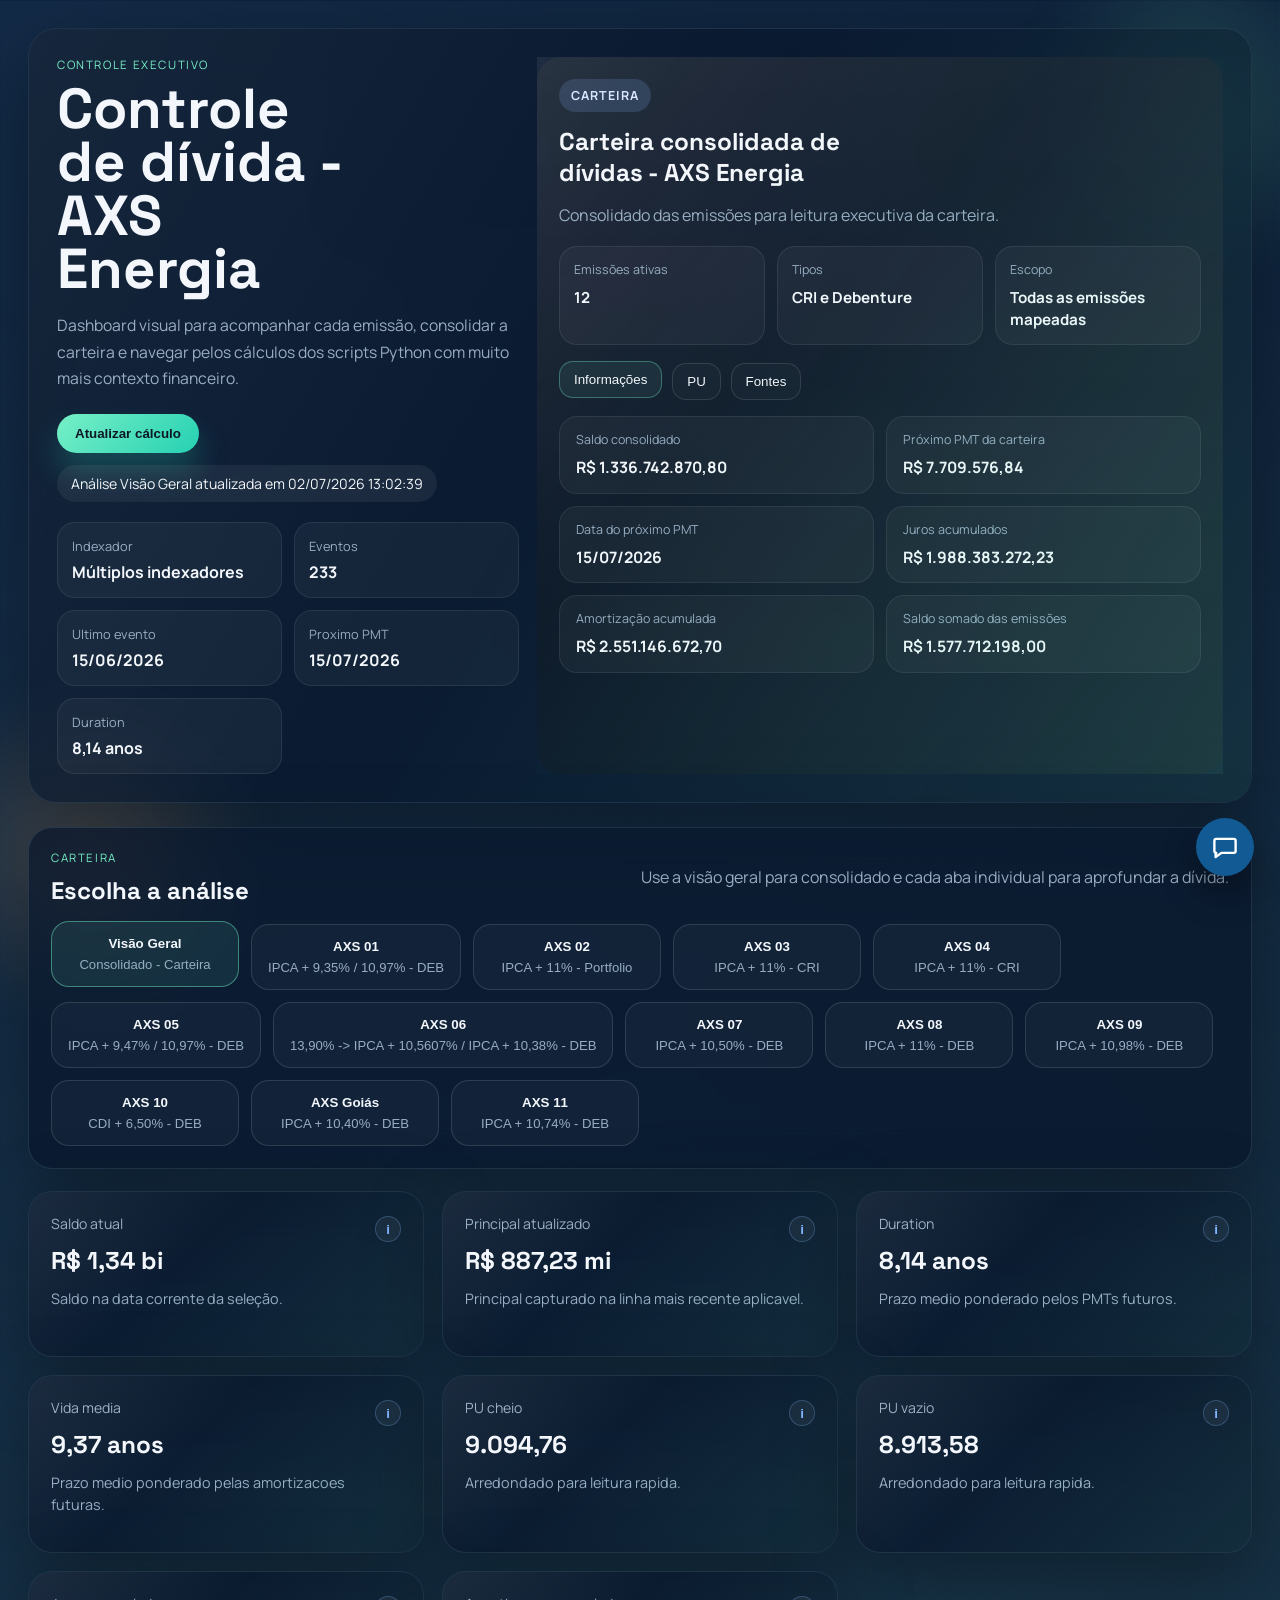
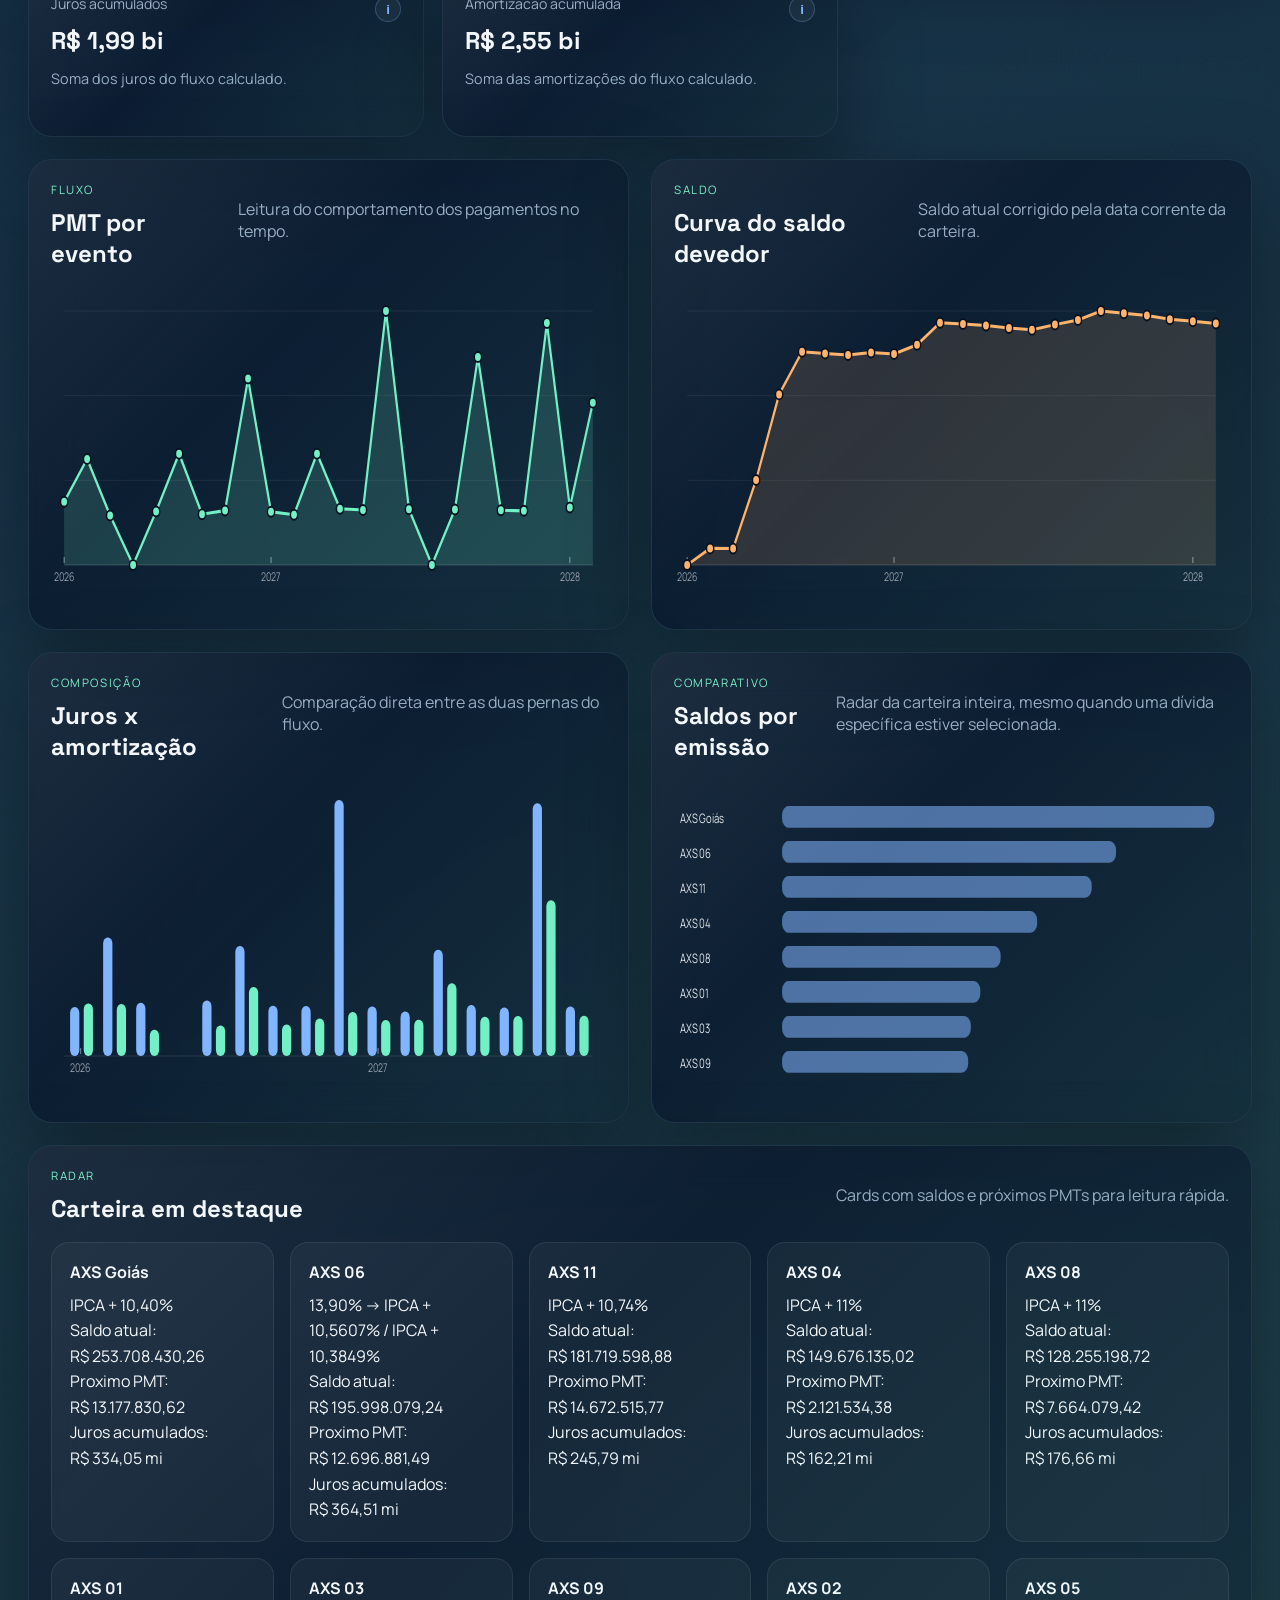
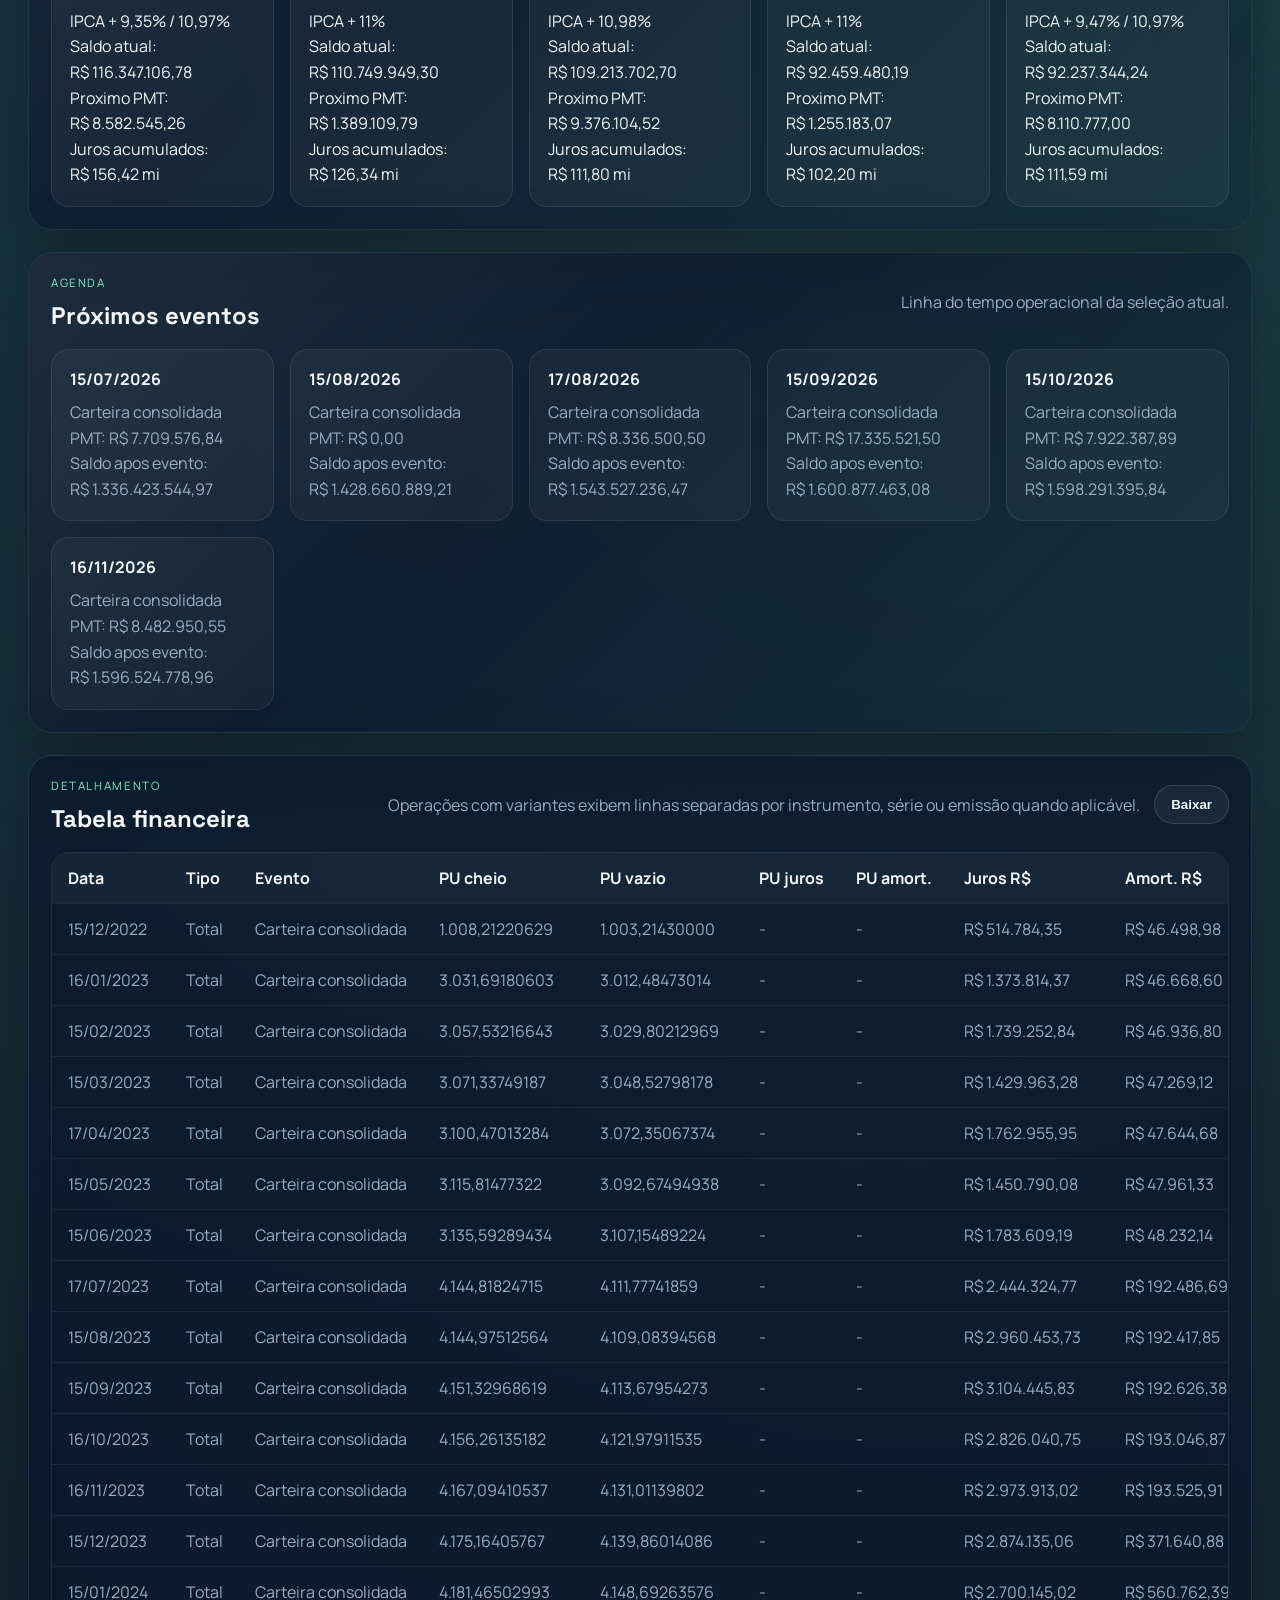
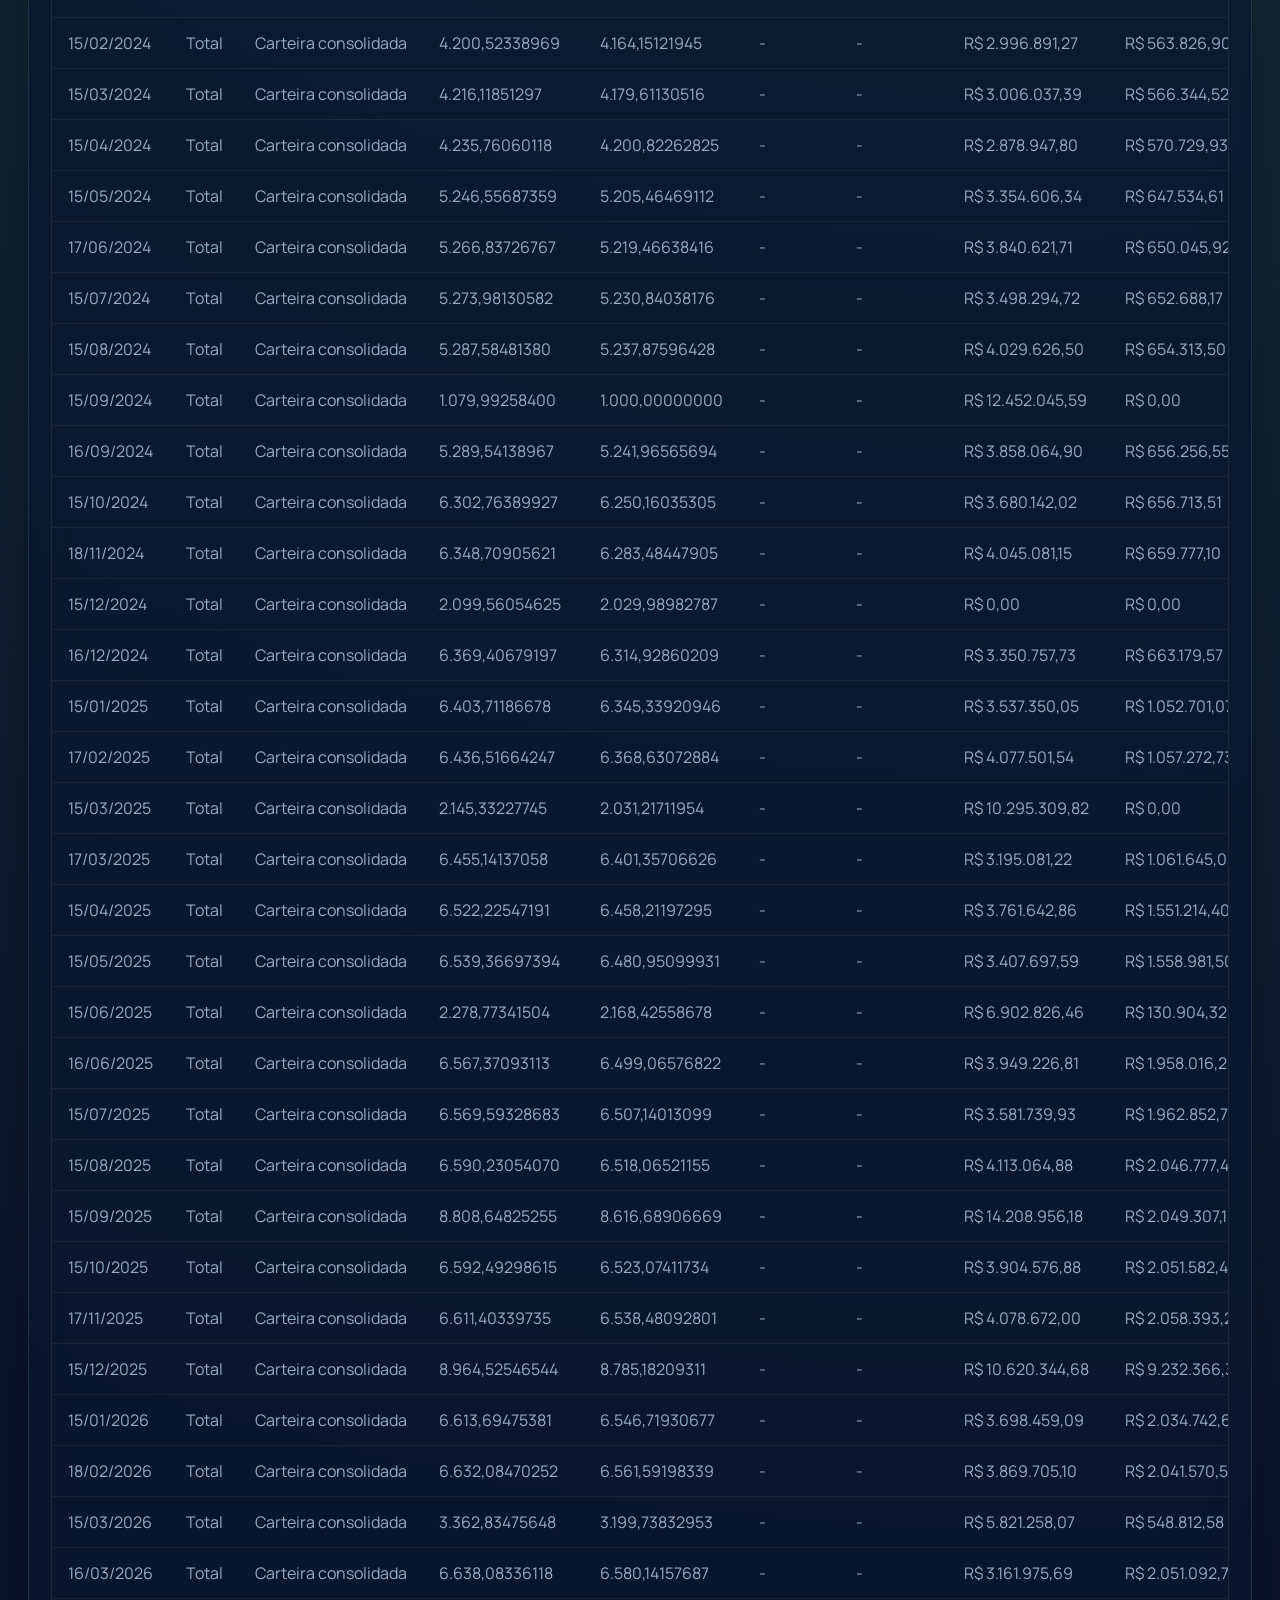
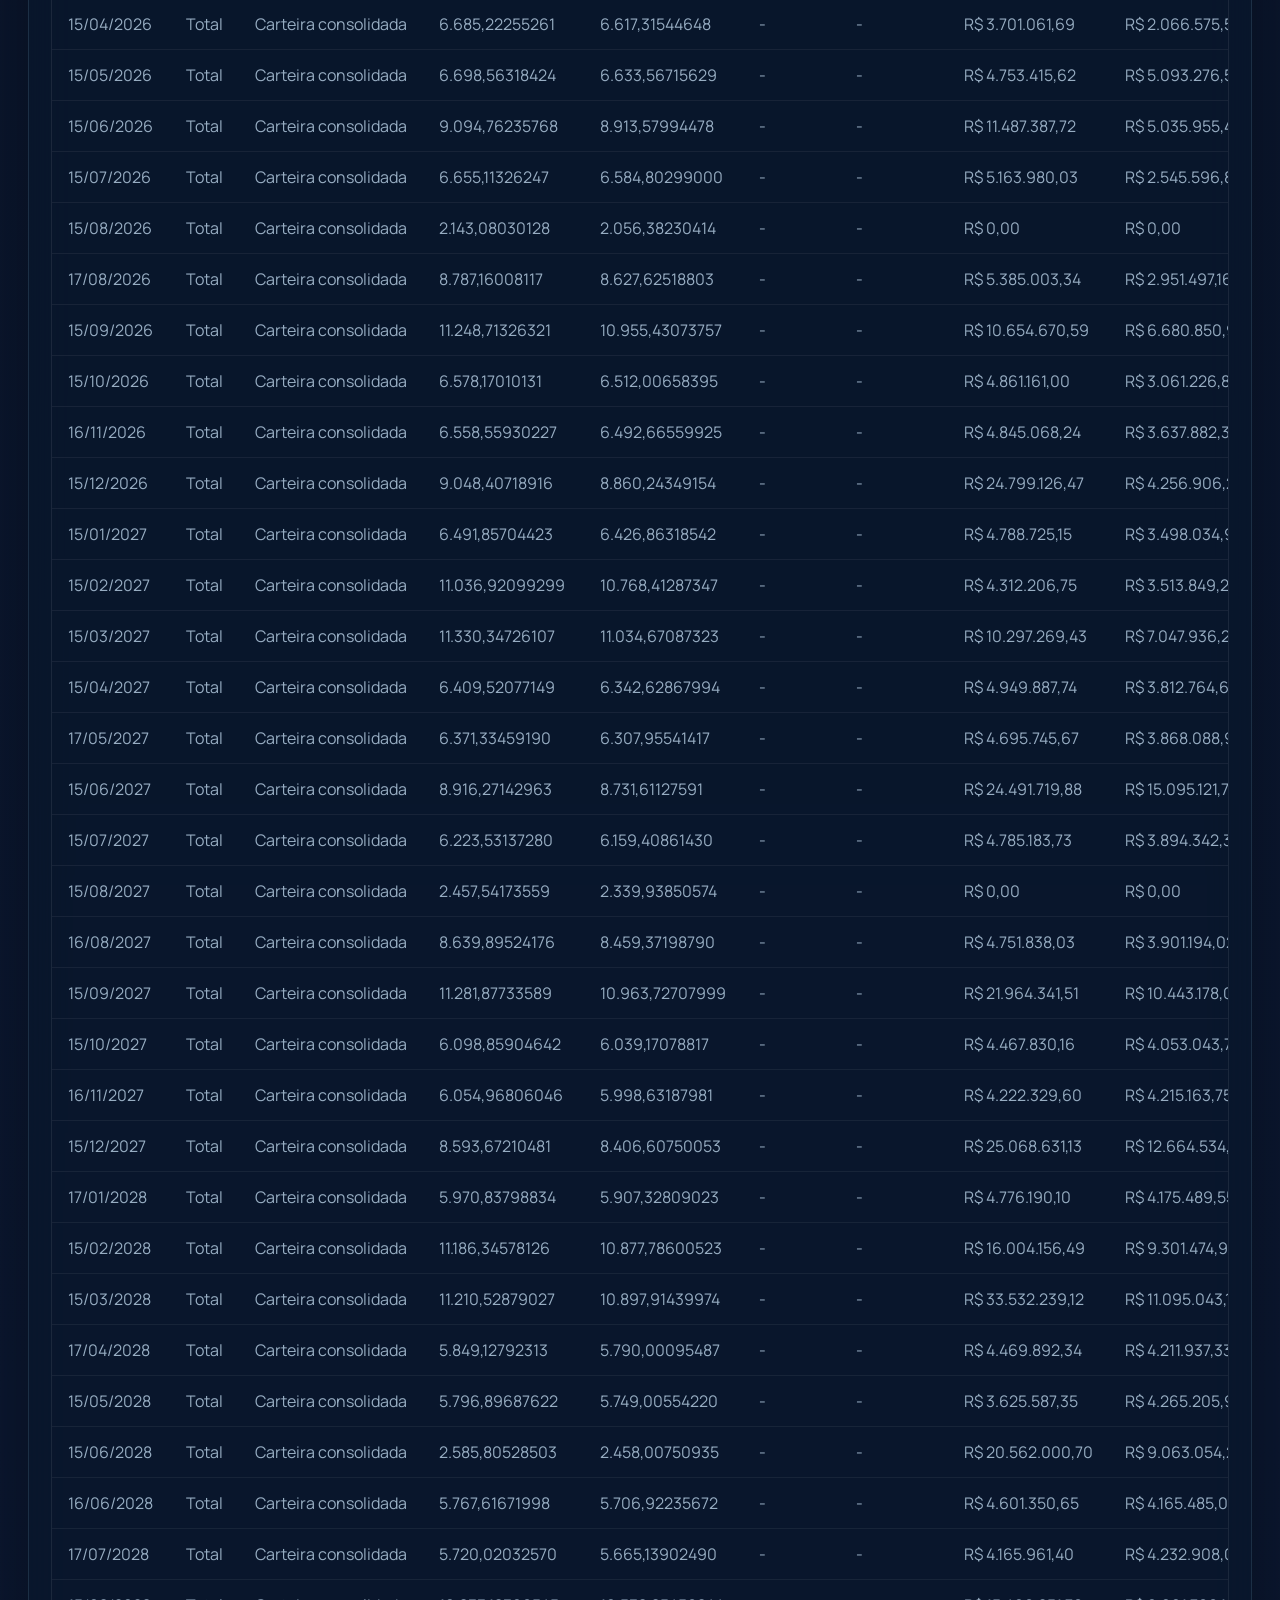
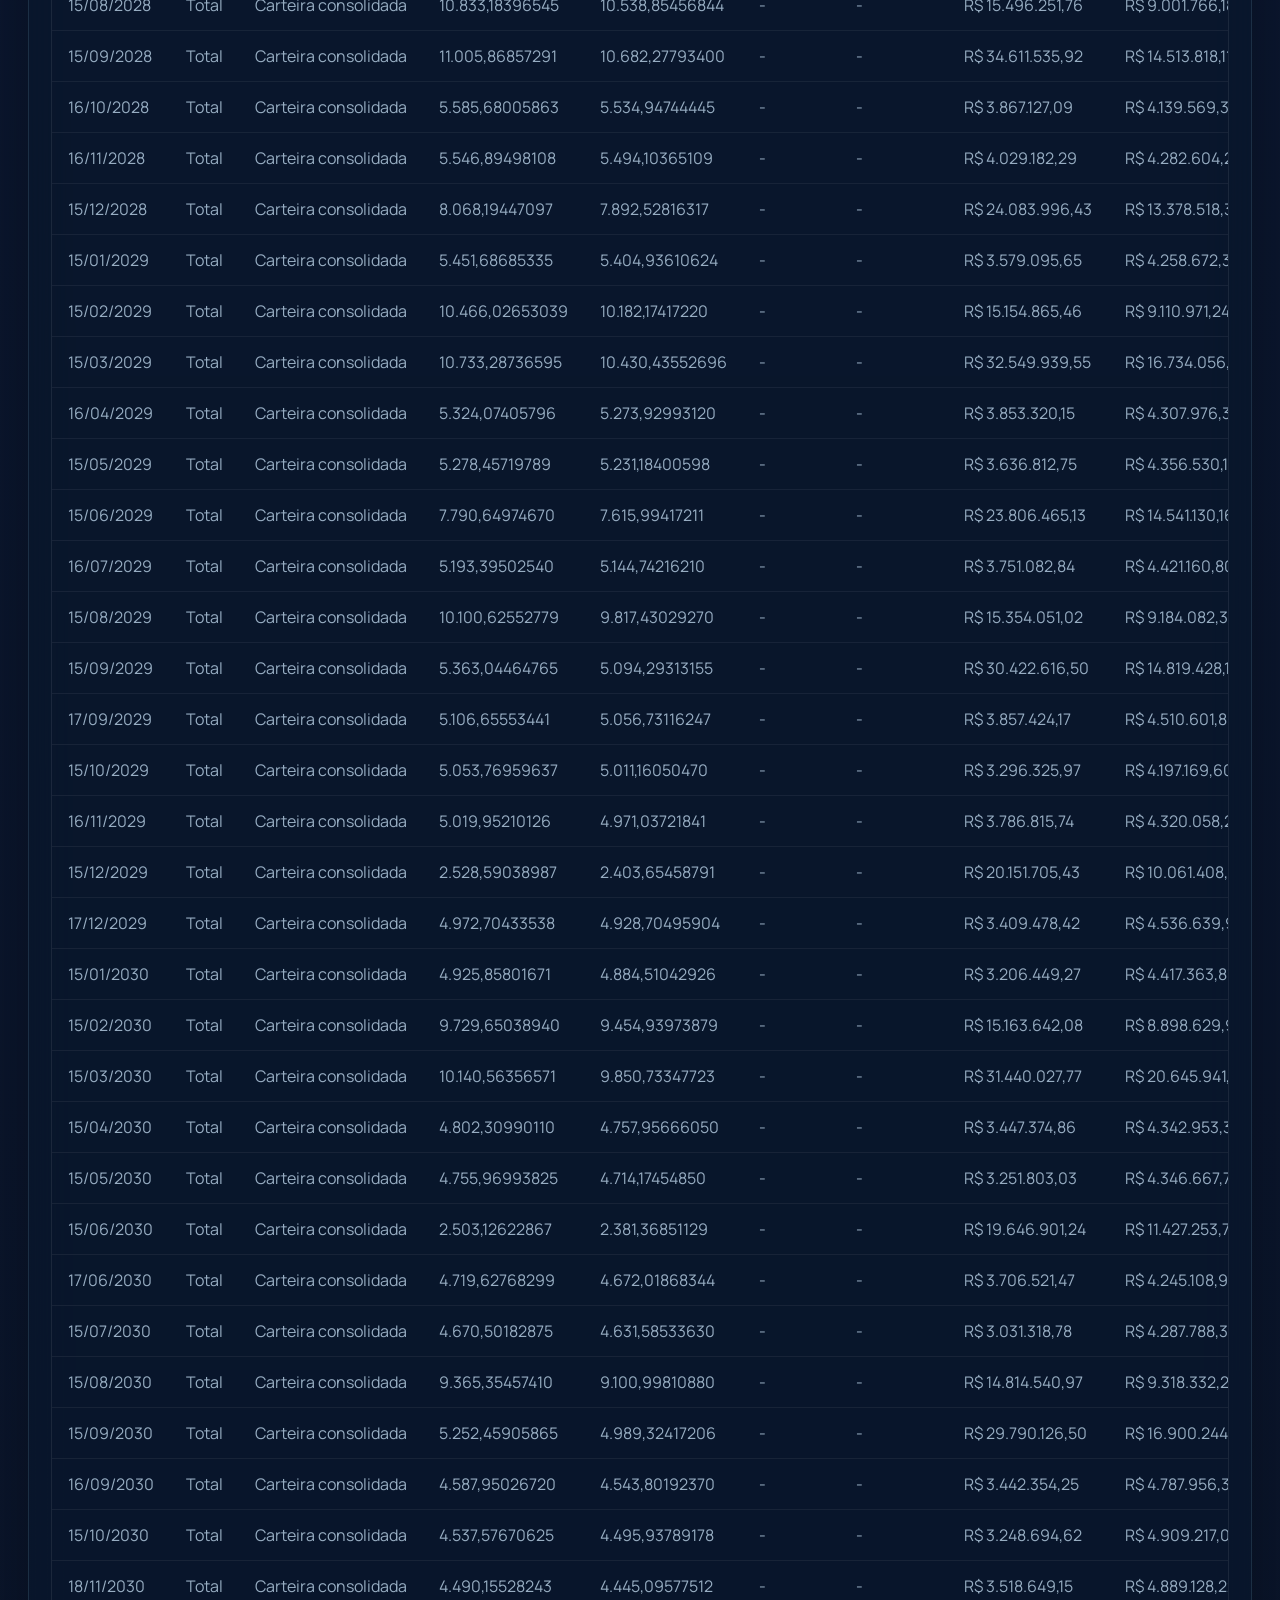
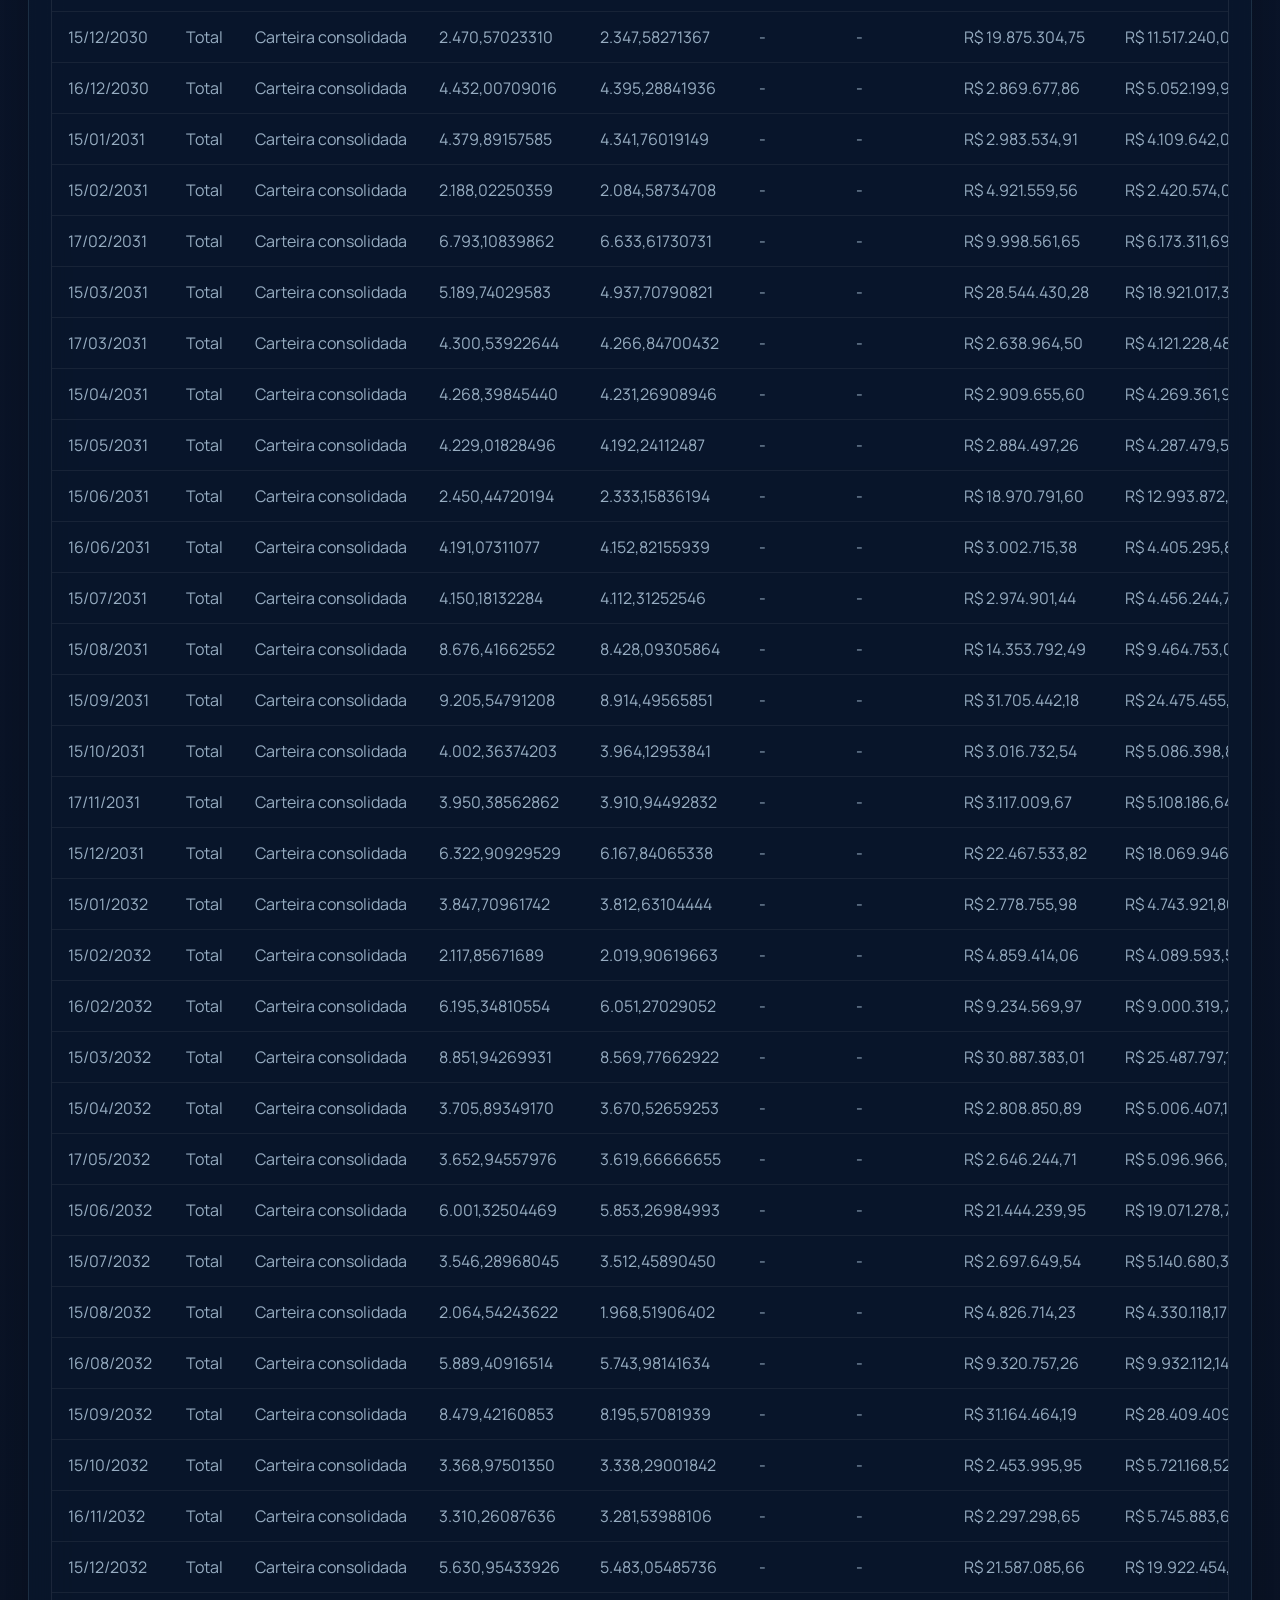
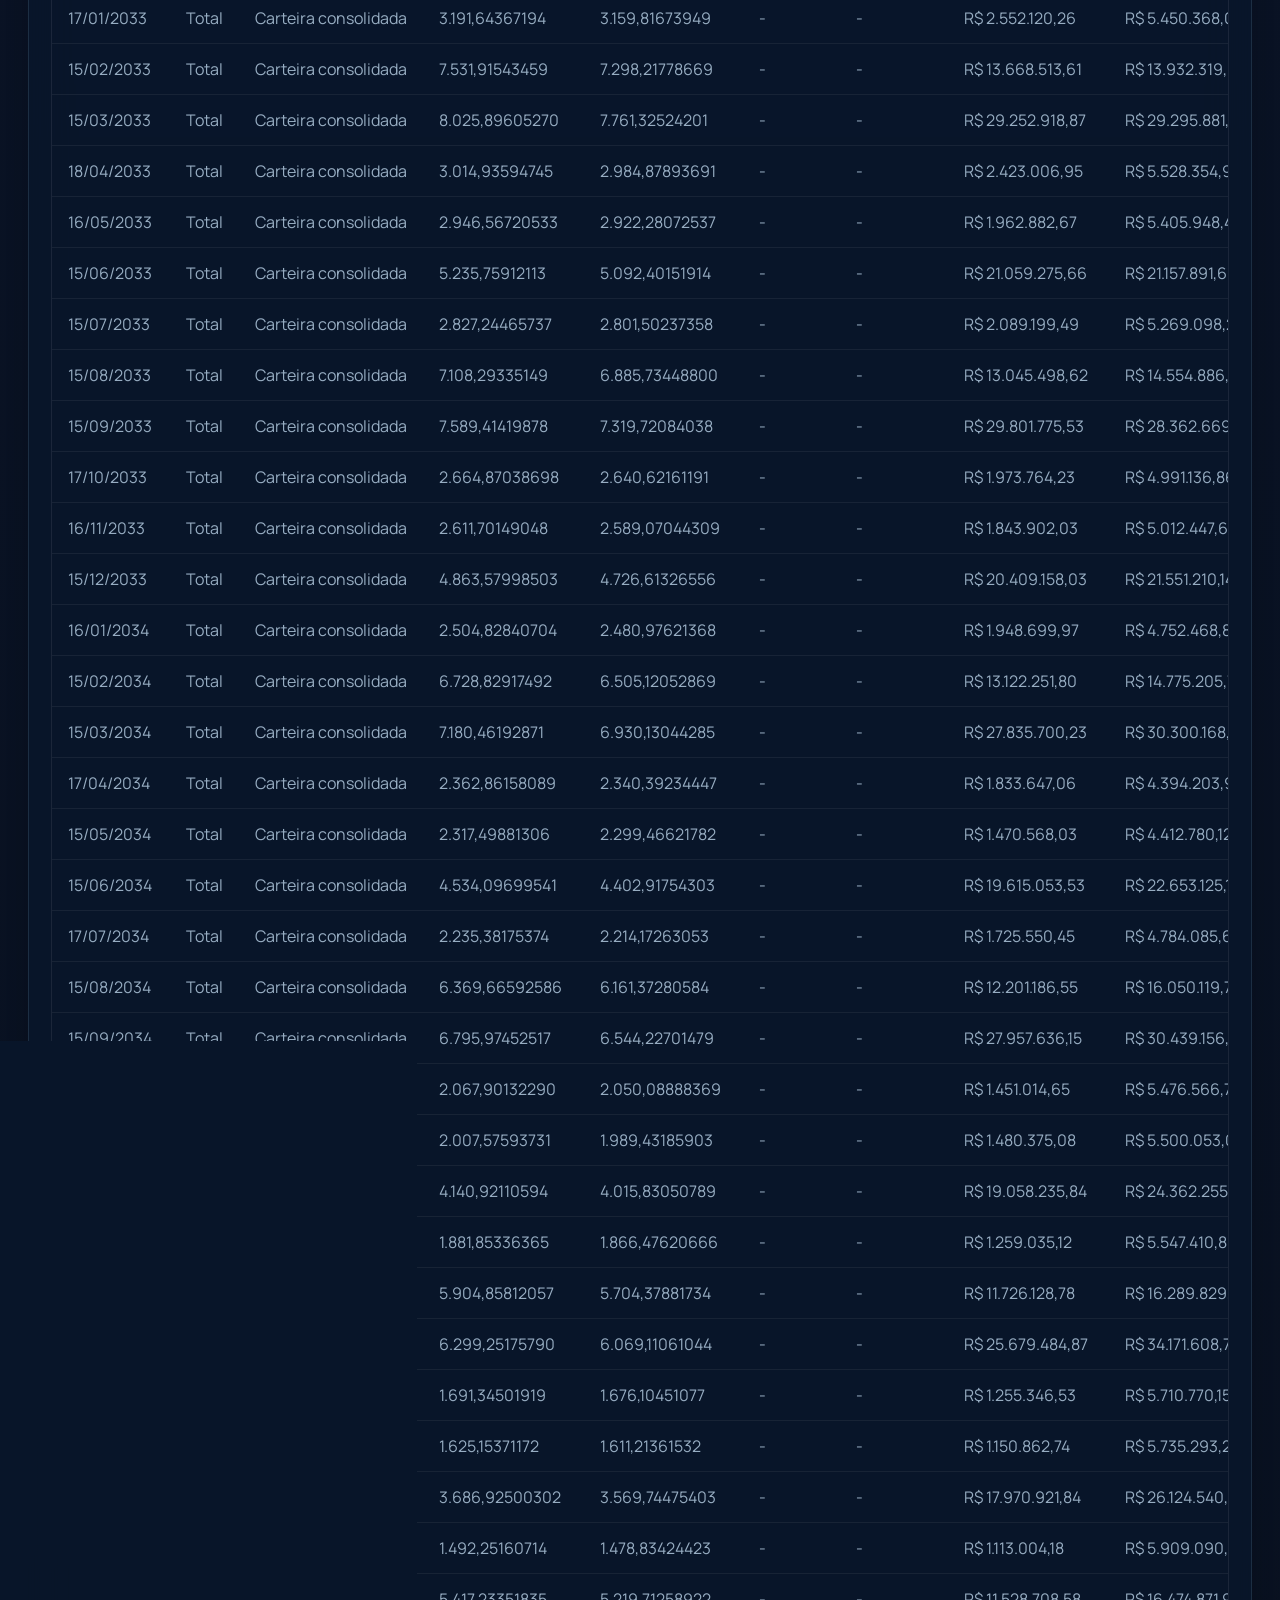
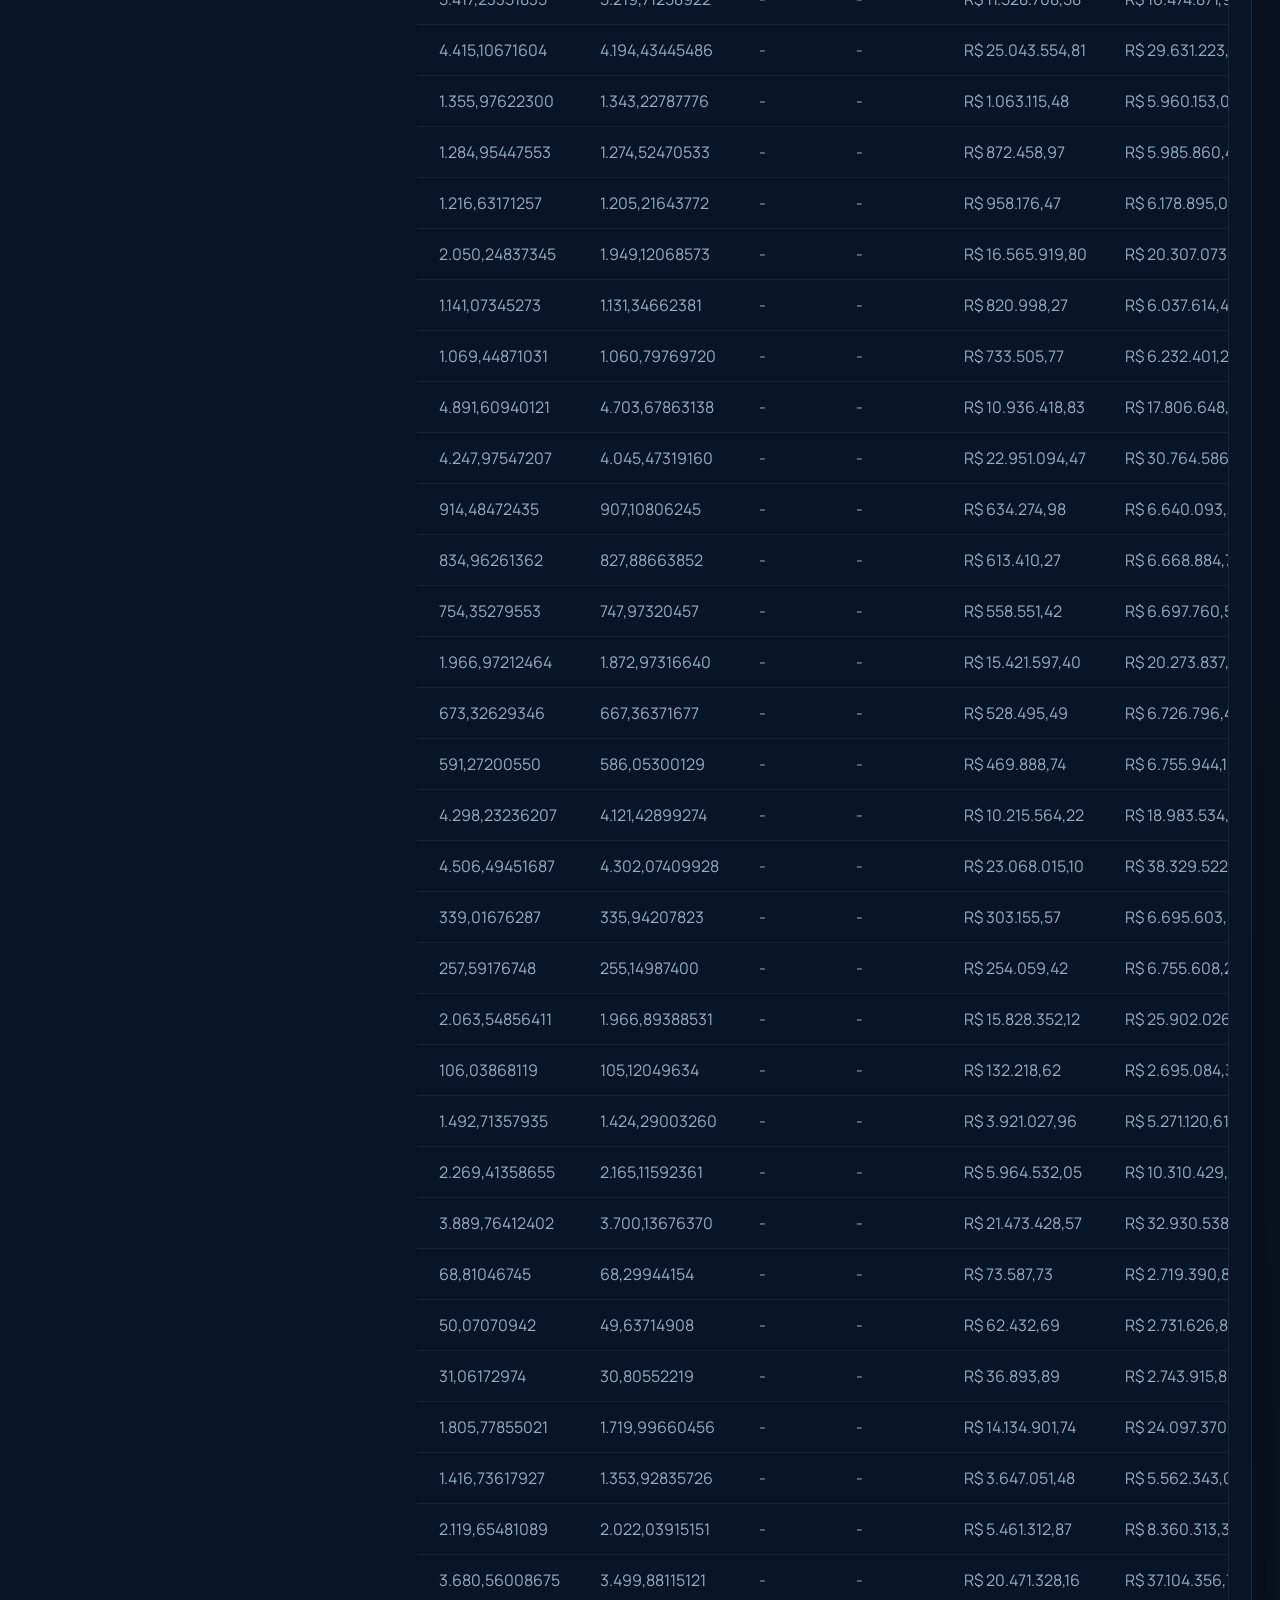
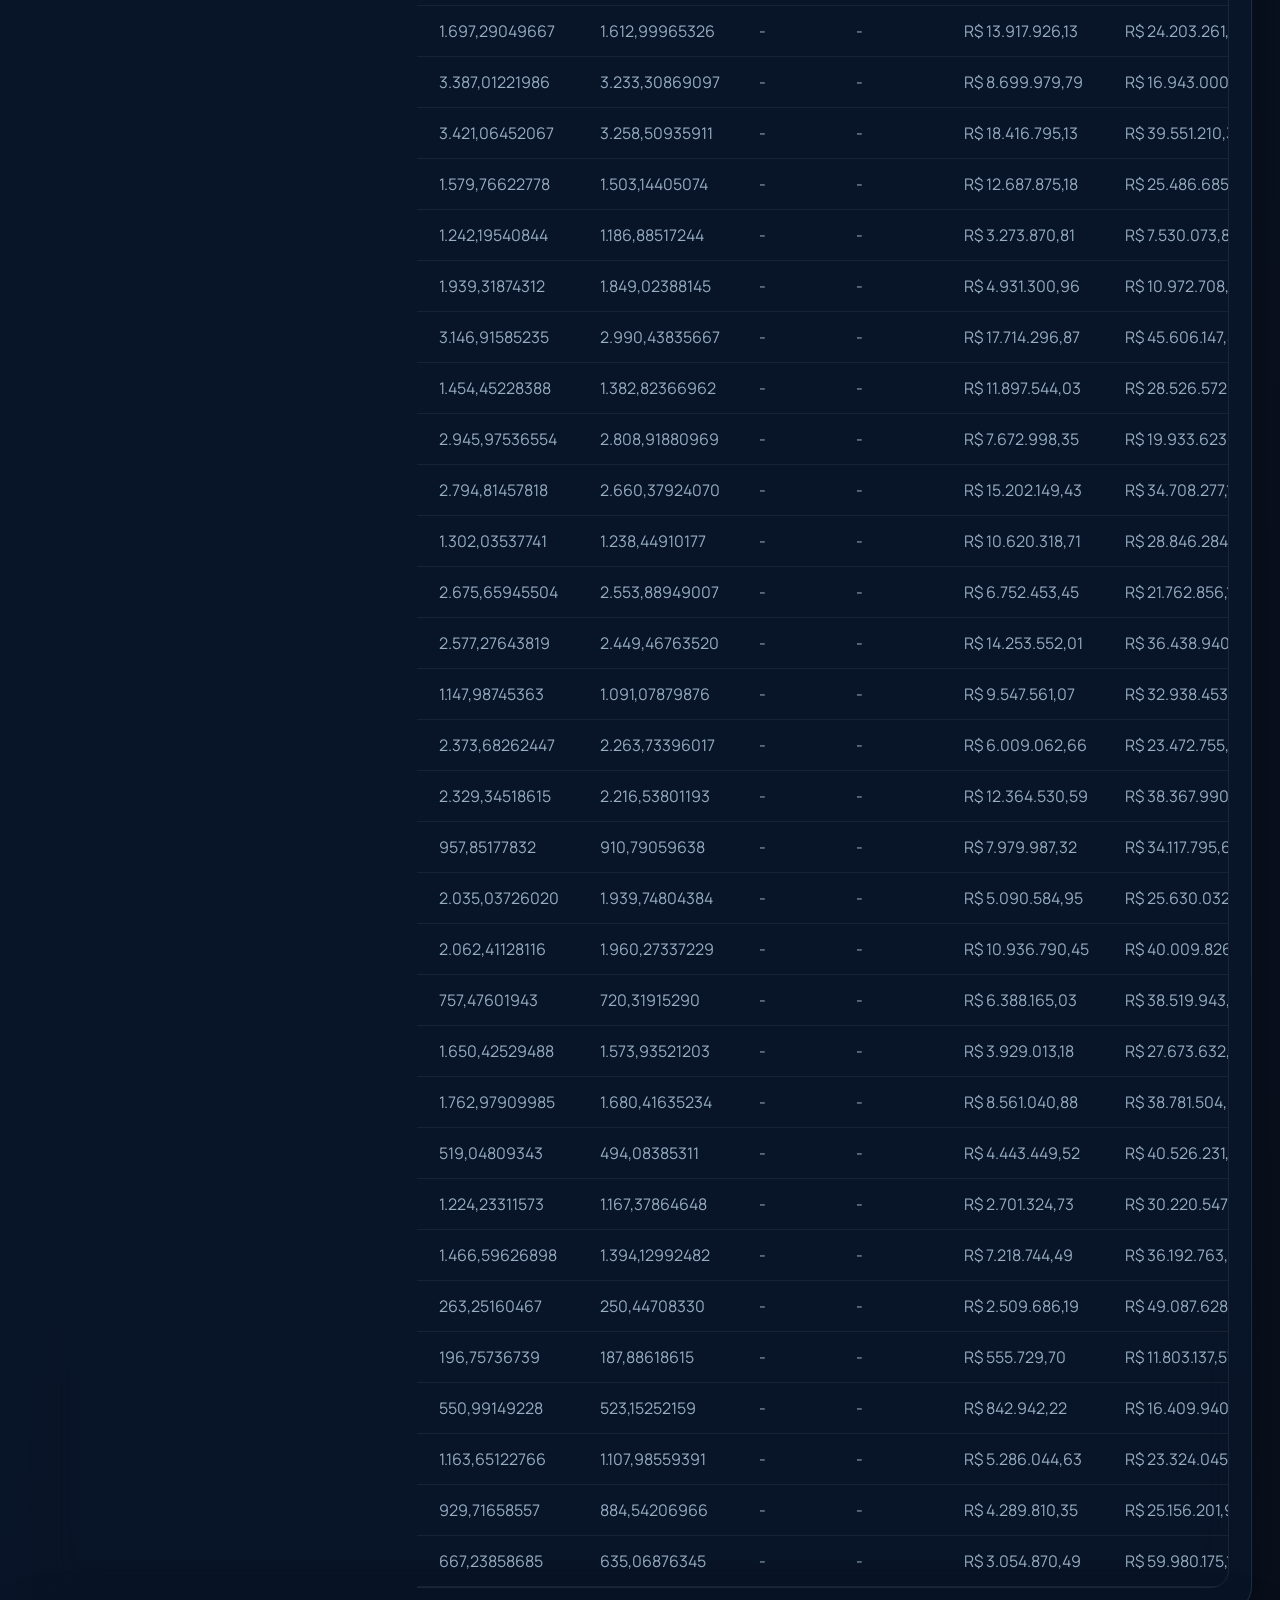
==== index.html @ f7a287ed "Add daily PU detail view for AXS 10" ====
﻿<!DOCTYPE html>
<html lang="pt-BR">
<head>
  <meta charset="UTF-8">
  <meta name="viewport" content="width=device-width, initial-scale=1.0">
  <title>Controle de d&iacute;vida - AXS Energia</title>
  <link rel="preconnect" href="https://fonts.googleapis.com">
  <link rel="preconnect" href="https://fonts.gstatic.com" crossorigin>
  <link href="https://fonts.googleapis.com/css2?family=Space+Grotesk:wght@400;500;700&family=Manrope:wght@400;500;600;700;800&display=swap" rel="stylesheet">
  <link rel="stylesheet" href="./dashboard.css">
</head>
<body>
  <div class="page-shell">
    <div class="ambient ambient-a"></div>
    <div class="ambient ambient-b"></div>

    <header class="hero">
      <div class="hero-copy">
        <p class="eyebrow">Controle executivo</p>
        <h1>Controle de d&iacute;vida - AXS Energia</h1>
        <p class="hero-text">
          Dashboard visual para acompanhar cada emissão, consolidar a carteira e navegar
          pelos cálculos dos scripts Python com muito mais contexto financeiro.
        </p>
        <div class="hero-actions">
          <button id="refreshButton" class="primary-button" type="button">Atualizar cálculo</button>
          <span id="statusPill" class="status-pill">Carregando operações...</span>
        </div>
        <div id="heroMiniMetrics" class="hero-mini-metrics"></div>
      </div>

      <section class="instrument-panel tilt-card">
        <div class="instrument-header">
          <span id="operationBadge" class="badge-pill">Carteira</span>
          <h2 id="activeOperationName">Selecionando operação...</h2>
          <p id="activeOperationDescription" class="highlight-text">Preparando o dashboard.</p>
        </div>

        <div id="identityGrid" class="identity-grid"></div>

        <div class="info-tabs">
          <button class="info-tab active" data-panel="overview" type="button">Informações</button>
          <button class="info-tab" data-panel="pu" type="button">PU</button>
          <button class="info-tab" data-panel="sources" type="button">Fontes</button>
        </div>

        <div id="infoPanelContent" class="info-panel-content"></div>
      </section>
    </header>

    <main class="content-grid">
      <section class="panel panel-wide">
        <div class="panel-header">
          <div>
            <p class="section-kicker">Carteira</p>
            <h2>Escolha a análise</h2>
          </div>
          <p class="section-note">Use a visão geral para consolidado e cada aba individual para aprofundar a dívida.</p>
        </div>
        <div id="operationTabs" class="operation-tabs"></div>
        <div id="variantSection" class="variant-section hidden">
          <div class="variant-header">
            <span id="variantHeaderTitle">Visão consolidada</span>
            <small id="variantHeaderNote">Sem seleção extra, o dashboard mostra o consolidado da emissão.</small>
          </div>
          <div id="variantTabs" class="variant-tabs"></div>
        </div>
      </section>

      <section id="metricsGrid" class="metrics-grid"></section>

      <section class="panel chart-panel tilt-card">
        <div class="panel-header">
          <div>
            <p class="section-kicker">Fluxo</p>
            <h2>PMT por evento</h2>
          </div>
          <p class="section-note">Leitura do comportamento dos pagamentos no tempo.</p>
        </div>
        <div class="chart-wrap">
          <svg id="paymentsChart" class="chart-svg" viewBox="0 0 760 320" preserveAspectRatio="none"></svg>
          <div id="paymentsTooltip" class="chart-tooltip hidden"></div>
        </div>
      </section>

      <section class="panel chart-panel tilt-card">
        <div class="panel-header">
          <div>
            <p class="section-kicker">Saldo</p>
            <h2>Curva do saldo devedor</h2>
          </div>
          <p class="section-note">Saldo atual corrigido pela data corrente da carteira.</p>
        </div>
        <div class="chart-wrap">
          <svg id="balanceChart" class="chart-svg" viewBox="0 0 760 320" preserveAspectRatio="none"></svg>
          <div id="balanceTooltip" class="chart-tooltip hidden"></div>
        </div>
      </section>

      <section class="panel chart-panel tilt-card">
        <div class="panel-header">
          <div>
            <p class="section-kicker">Composição</p>
            <h2>Juros x amortização</h2>
          </div>
          <p class="section-note">Comparação direta entre as duas pernas do fluxo.</p>
        </div>
        <div class="chart-wrap">
          <svg id="compositionChart" class="chart-svg" viewBox="0 0 760 320" preserveAspectRatio="none"></svg>
          <div id="compositionTooltip" class="chart-tooltip hidden"></div>
        </div>
      </section>

      <section class="panel chart-panel tilt-card">
        <div class="panel-header">
          <div>
            <p class="section-kicker">Comparativo</p>
            <h2>Saldos por emissão</h2>
          </div>
          <p class="section-note">Radar da carteira inteira, mesmo quando uma dívida específica estiver selecionada.</p>
        </div>
        <div class="chart-wrap">
          <svg id="comparisonChart" class="chart-svg" viewBox="0 0 760 320" preserveAspectRatio="none"></svg>
          <div id="comparisonTooltip" class="chart-tooltip hidden"></div>
        </div>
      </section>

      <section class="panel panel-wide tilt-card">
        <div class="panel-header">
          <div>
            <p class="section-kicker">Radar</p>
            <h2>Carteira em destaque</h2>
          </div>
          <p class="section-note">Cards com saldos e próximos PMTs para leitura rápida.</p>
        </div>
        <div id="comparisonCards" class="comparison-cards"></div>
      </section>

      <section class="panel panel-wide tilt-card">
        <div class="panel-header">
          <div>
            <p class="section-kicker">Agenda</p>
            <h2>Próximos eventos</h2>
          </div>
          <p class="section-note">Linha do tempo operacional da seleção atual.</p>
        </div>
        <div id="timeline" class="timeline"></div>
      </section>

      <section class="panel panel-wide">
        <div class="panel-header">
          <div>
            <p class="section-kicker">Detalhamento</p>
            <h2 id="detailViewTitle">Tabela financeira</h2>
            <div id="detailViewTabs" class="detail-view-tabs hidden"></div>
          </div>
          <div class="panel-actions">
            <p id="detailViewNote" class="section-note">Operações com variantes exibem linhas separadas por instrumento, série ou emissão quando aplicável.</p>
            <div class="download-menu">
              <button id="downloadTableButton" class="secondary-button" type="button">Baixar</button>
              <div id="downloadTableOptions" class="download-options hidden">
                <button id="downloadCsvButton" type="button">CSV</button>
                <button id="downloadExcelButton" type="button">Excel</button>
              </div>
            </div>
          </div>
        </div>
        <div class="table-shell">
          <table class="data-table">
            <thead>
              <tr>
                <th>Data</th>
                <th>Tipo</th>
                <th>Evento</th>
                <th>PU cheio</th>
                <th>PU vazio</th>
                <th>PU juros</th>
                <th>PU amort.</th>
                <th>Juros R$</th>
                <th>Amort. R$</th>
                <th>PMT total</th>
                <th>Principal</th>
                <th>Saldo</th>
              </tr>
            </thead>
            <tbody id="eventsTableBody"></tbody>
          </table>
        </div>
      </section>

      <section class="panel panel-wide source-panel">
        <div class="panel-header">
          <div>
            <p class="section-kicker">Rastreabilidade</p>
            <h2>Fontes e observações</h2>
          </div>
        </div>
        <div id="sourceInfo" class="source-info"></div>
      </section>
    </main>
  </div>

  <script src="./dashboard.js"></script>
  <script src="./chat-widget.js"></script>
</body>
</html>
---- dashboard.css ----
:root {
  --panel: rgba(9, 23, 43, 0.72);
  --panel-border: rgba(170, 225, 255, 0.12);
  --text: #f3f7fb;
  --muted: #97adc2;
  --accent: #73f0c5;
  --accent-strong: #21d0b2;
  --accent-blue: #82b5ff;
  --shadow: 0 24px 80px rgba(0, 0, 0, 0.35);
}

* {
  box-sizing: border-box;
}

html,
body {
  margin: 0;
  min-height: 100%;
  background:
    radial-gradient(circle at top left, rgba(72, 158, 255, 0.18), transparent 28%),
    radial-gradient(circle at 80% 20%, rgba(115, 240, 197, 0.18), transparent 24%),
    linear-gradient(180deg, #07111f 0%, #0b1730 48%, #09101c 100%);
  color: var(--text);
  font-family: "Manrope", sans-serif;
}

body {
  overflow-x: hidden;
}

.page-shell {
  position: relative;
  padding: 28px;
}

.ambient {
  position: fixed;
  width: 340px;
  height: 340px;
  filter: blur(30px);
  opacity: 0.28;
  pointer-events: none;
}

.ambient-a {
  top: -60px;
  right: -80px;
  background: radial-gradient(circle, rgba(115, 240, 197, 0.85), transparent 68%);
}

.ambient-b {
  bottom: -120px;
  left: -80px;
  background: radial-gradient(circle, rgba(255, 179, 107, 0.85), transparent 70%);
}

.hero,
.panel,
.metric-card {
  backdrop-filter: blur(22px);
  background: var(--panel);
  border: 1px solid var(--panel-border);
  box-shadow: var(--shadow);
}

.hero {
  display: grid;
  grid-template-columns: minmax(320px, 0.74fr) minmax(460px, 1.1fr);
  gap: 18px;
  padding: 28px;
  border-radius: 28px;
  position: relative;
  overflow: hidden;
}

.hero::after {
  content: "";
  position: absolute;
  inset: 0;
  background: linear-gradient(120deg, rgba(255, 255, 255, 0.05), transparent 45%, rgba(115, 240, 197, 0.1));
  pointer-events: none;
}

.eyebrow,
.section-kicker {
  text-transform: uppercase;
  letter-spacing: 0.14em;
  font-size: 0.72rem;
  color: var(--accent);
  margin: 0 0 10px;
}

.hero h1,
.hero h2,
.panel h2,
.metric-value {
  font-family: "Space Grotesk", sans-serif;
  margin: 0;
}

.hero h1 {
  max-width: 8ch;
  font-size: clamp(2.1rem, 4.4vw, 4rem);
  line-height: 0.95;
}

.hero-text,
.highlight-text,
.section-note,
.source-info,
.timeline-item p,
.metric-subtitle,
.identity-card span,
.data-pair label,
.variant-header small {
  color: var(--muted);
}

.hero-text {
  max-width: 52ch;
  font-size: 0.98rem;
  line-height: 1.7;
  margin: 16px 0 0;
}

.hero-actions {
  display: flex;
  align-items: center;
  gap: 12px;
  margin-top: 22px;
  flex-wrap: wrap;
}

.hero-mini-metrics {
  display: grid;
  grid-template-columns: repeat(2, minmax(0, 1fr));
  gap: 12px;
  margin-top: 20px;
}

.hero-mini-card,
.identity-card,
.comparison-card,
.timeline-item,
.data-pair,
.variant-tab {
  border-radius: 18px;
  background: rgba(255, 255, 255, 0.04);
  border: 1px solid rgba(255, 255, 255, 0.08);
}

.hero-mini-card {
  padding: 14px;
}

.hero-mini-card span {
  display: block;
  color: var(--muted);
  font-size: 0.8rem;
  margin-bottom: 6px;
}

.hero-mini-card strong {
  font-size: 1rem;
}

.primary-button {
  border: 0;
  border-radius: 999px;
  padding: 12px 18px;
  background: linear-gradient(135deg, var(--accent), var(--accent-strong));
  color: #07111f;
  font-weight: 800;
  cursor: pointer;
  transition: transform 180ms ease, box-shadow 180ms ease;
  box-shadow: 0 18px 30px rgba(33, 208, 178, 0.25);
}

.primary-button:hover {
  transform: translateY(-2px) scale(1.01);
}

.secondary-button {
  border: 1px solid rgba(255, 255, 255, 0.14);
  border-radius: 999px;
  padding: 11px 16px;
  background: rgba(255, 255, 255, 0.05);
  color: var(--text);
  font-weight: 700;
  cursor: pointer;
  transition: transform 180ms ease, border-color 180ms ease, background 180ms ease;
}

.secondary-button:hover {
  transform: translateY(-2px);
  border-color: rgba(115, 240, 197, 0.35);
  background: rgba(115, 240, 197, 0.08);
}

.status-pill {
  border-radius: 999px;
  padding: 9px 14px;
  background: rgba(255, 255, 255, 0.06);
  color: var(--text);
  font-size: 0.88rem;
}

.instrument-panel {
  border-radius: 24px;
  padding: 22px;
  align-self: stretch;
  justify-self: end;
  width: 100%;
  max-width: 760px;
  background:
    linear-gradient(180deg, rgba(255, 255, 255, 0.06), rgba(255, 255, 255, 0.02)),
    rgba(8, 17, 31, 0.65);
}

.instrument-header h2 {
  font-size: clamp(1.4rem, 1.9vw, 2rem);
  margin-top: 14px;
  max-width: 20ch;
}

.badge-pill {
  display: inline-flex;
  align-items: center;
  justify-content: center;
  min-width: 64px;
  border-radius: 999px;
  padding: 8px 12px;
  background: rgba(130, 181, 255, 0.16);
  color: #d8e6ff;
  font-size: 0.78rem;
  font-weight: 700;
  letter-spacing: 0.08em;
  text-transform: uppercase;
}

.identity-grid {
  display: grid;
  grid-template-columns: repeat(3, minmax(0, 1fr));
  gap: 12px;
  margin-top: 20px;
}

.identity-card {
  padding: 14px;
}

.identity-card span {
  display: block;
  font-size: 0.78rem;
  margin-bottom: 8px;
}

.identity-card strong {
  font-size: 0.95rem;
}

.info-tabs {
  display: flex;
  gap: 10px;
  margin-top: 18px;
  flex-wrap: wrap;
}

.info-tab {
  border: 1px solid rgba(255, 255, 255, 0.12);
  background: rgba(255, 255, 255, 0.02);
  color: var(--text);
  border-radius: 14px;
  padding: 10px 14px;
  cursor: pointer;
  transition: transform 180ms ease, background 180ms ease, border-color 180ms ease;
}

.info-tab.active,
.info-tab:hover,
.variant-tab.active,
.variant-tab:hover {
  transform: translateY(-2px);
  background: rgba(115, 240, 197, 0.08);
  border-color: rgba(115, 240, 197, 0.35);
}

.info-panel-content {
  margin-top: 16px;
}

.info-grid {
  display: grid;
  grid-template-columns: repeat(2, minmax(0, 1fr));
  gap: 12px;
}

.data-pair {
  padding: 14px 16px;
}

.data-pair label {
  display: block;
  font-size: 0.78rem;
  margin-bottom: 8px;
}

.data-pair strong {
  font-size: 0.98rem;
  line-height: 1.45;
}

.content-grid {
  display: grid;
  grid-template-columns: repeat(12, minmax(0, 1fr));
  gap: 22px;
  margin-top: 24px;
}

.panel,
.metric-card {
  border-radius: 24px;
  padding: 22px;
  position: relative;
  overflow: hidden;
}

.panel-wide {
  grid-column: span 12;
}

.chart-panel {
  grid-column: span 6;
}

.metrics-grid {
  grid-column: span 12;
  display: grid;
  grid-template-columns: repeat(4, minmax(0, 1fr));
  gap: 18px;
}

.metric-card {
  min-height: 166px;
}

.metric-head {
  display: flex;
  align-items: center;
  justify-content: space-between;
  gap: 12px;
}

.metric-help {
  position: relative;
  flex: 0 0 auto;
}

.metric-help-button {
  width: 26px;
  height: 26px;
  border: 1px solid rgba(130, 181, 255, 0.26);
  border-radius: 999px;
  background: rgba(255, 255, 255, 0.05);
  color: var(--accent-blue);
  font-weight: 800;
  cursor: pointer;
}

.metric-help-bubble {
  position: absolute;
  right: 0;
  top: calc(100% + 10px);
  width: min(320px, 58vw);
  padding: 12px 14px;
  border-radius: 14px;
  background: rgba(5, 14, 25, 0.97);
  color: var(--text);
  border: 1px solid rgba(115, 240, 197, 0.22);
  box-shadow: 0 16px 40px rgba(0, 0, 0, 0.28);
  font-size: 0.82rem;
  line-height: 1.55;
  opacity: 0;
  transform: translateY(8px);
  pointer-events: none;
  transition: opacity 180ms ease, transform 180ms ease;
  z-index: 8;
}

.metric-help:hover .metric-help-bubble,
.metric-help-button:focus + .metric-help-bubble {
  opacity: 1;
  transform: translateY(0);
}

.metric-title {
  font-size: 0.88rem;
  color: var(--muted);
  margin: 0 0 12px;
}

.metric-value {
  font-size: clamp(1.35rem, 1.9vw, 2.2rem);
}

.metric-subtitle {
  margin-top: 12px;
  font-size: 0.9rem;
  line-height: 1.5;
}

.panel-header {
  display: flex;
  justify-content: space-between;
  align-items: flex-start;
  gap: 16px;
  margin-bottom: 18px;
}

.panel-actions {
  display: flex;
  align-items: center;
  justify-content: flex-end;
  gap: 14px;
  flex-wrap: wrap;
}

.detail-view-tabs {
  display: flex;
  gap: 10px;
  margin-top: 14px;
  flex-wrap: wrap;
}

.detail-view-tabs.hidden {
  display: none;
}

.detail-view-tab {
  border: 1px solid rgba(255, 255, 255, 0.12);
  background: rgba(255, 255, 255, 0.03);
  color: var(--text);
  border-radius: 999px;
  padding: 9px 14px;
  font-weight: 700;
  cursor: pointer;
  transition: transform 180ms ease, border-color 180ms ease, background 180ms ease;
}

.detail-view-tab:hover,
.detail-view-tab.active {
  transform: translateY(-2px);
  background: rgba(115, 240, 197, 0.08);
  border-color: rgba(115, 240, 197, 0.35);
}

.download-menu {
  position: relative;
}

.download-options {
  position: absolute;
  right: 0;
  top: calc(100% + 10px);
  min-width: 148px;
  padding: 8px;
  border-radius: 16px;
  background: rgba(7, 17, 31, 0.96);
  border: 1px solid rgba(255, 255, 255, 0.1);
  box-shadow: 0 20px 40px rgba(0, 0, 0, 0.28);
  display: grid;
  gap: 6px;
  z-index: 6;
}

.download-options.hidden {
  display: none;
}

.download-options button {
  border: 0;
  border-radius: 12px;
  padding: 10px 12px;
  background: rgba(255, 255, 255, 0.04);
  color: var(--text);
  text-align: left;
  cursor: pointer;
}

.download-options button:hover {
  background: rgba(115, 240, 197, 0.08);
}

.operation-tabs,
.variant-tabs {
  display: flex;
  flex-wrap: wrap;
  gap: 12px;
}

.operation-tab,
.variant-tab {
  border: 1px solid rgba(255, 255, 255, 0.12);
  background: rgba(255, 255, 255, 0.03);
  color: var(--text);
  border-radius: 18px;
  padding: 14px 16px;
  min-width: 188px;
  cursor: pointer;
  transition: transform 180ms ease, border-color 180ms ease, background 180ms ease;
}

.variant-section {
  margin-top: 18px;
  padding-top: 18px;
  border-top: 1px solid rgba(255, 255, 255, 0.08);
}

.variant-section.hidden {
  display: none;
}

.variant-header {
  display: flex;
  justify-content: space-between;
  align-items: baseline;
  gap: 12px;
  margin-bottom: 12px;
}

.variant-header span {
  font-size: 0.92rem;
  font-weight: 700;
}

.variant-header small {
  font-size: 0.84rem;
}

.variant-tab {
  min-width: 140px;
  padding: 12px 14px;
}

.operation-tab:hover,
.operation-tab.active {
  transform: translateY(-3px);
  background: rgba(115, 240, 197, 0.09);
  border-color: rgba(115, 240, 197, 0.45);
}

.operation-tab strong,
.operation-tab span {
  display: block;
}

.operation-tab span {
  color: var(--muted);
  font-size: 0.82rem;
  margin-top: 6px;
}

.chart-wrap {
  position: relative;
  height: 320px;
}

.chart-svg {
  width: 100%;
  height: 100%;
  overflow: visible;
}

.chart-tooltip {
  position: absolute;
  min-width: 180px;
  padding: 12px 14px;
  border-radius: 14px;
  background: rgba(5, 14, 25, 0.95);
  border: 1px solid rgba(115, 240, 197, 0.26);
  box-shadow: 0 16px 40px rgba(0, 0, 0, 0.28);
  pointer-events: none;
  transform: translate(-50%, calc(-100% - 14px));
  z-index: 4;
}

.chart-tooltip.hidden {
  display: none;
}

.comparison-cards {
  display: grid;
  grid-template-columns: repeat(auto-fit, minmax(220px, 1fr));
  gap: 16px;
}

.comparison-card,
.timeline-item {
  padding: 18px;
}

.comparison-card h3,
.timeline-item h3 {
  margin: 0 0 10px;
  font-size: 1rem;
}

.comparison-card p,
.timeline-item p {
  margin: 0;
  line-height: 1.6;
}

.timeline {
  display: grid;
  grid-template-columns: repeat(auto-fit, minmax(220px, 1fr));
  gap: 16px;
}

.table-shell {
  overflow: auto;
  border-radius: 18px;
  border: 1px solid rgba(255, 255, 255, 0.08);
}

.data-table {
  width: 100%;
  border-collapse: collapse;
  min-width: 1360px;
}

.data-table thead {
  background: rgba(255, 255, 255, 0.04);
}

.data-table th,
.data-table td {
  padding: 14px 16px;
  text-align: left;
  border-bottom: 1px solid rgba(255, 255, 255, 0.06);
  white-space: nowrap;
}

.data-table td {
  color: var(--muted);
}

.source-info {
  display: grid;
  gap: 8px;
  line-height: 1.7;
}

.tilt-card {
  transform-style: preserve-3d;
  transition: transform 220ms ease, box-shadow 220ms ease;
}

.tilt-card::before,
.metric-card::before {
  content: "";
  position: absolute;
  inset: 0;
  background: linear-gradient(135deg, rgba(255, 255, 255, 0.07), transparent 40%, rgba(115, 240, 197, 0.08));
  pointer-events: none;
}

.assistant-launcher {
  position: fixed;
  right: 24px;
  bottom: 24px;
  width: 62px;
  height: 62px;
  border: 0;
  border-radius: 999px;
  background: linear-gradient(135deg, var(--accent), var(--accent-blue));
  color: #07111f;
  font-family: "Space Grotesk", sans-serif;
  font-size: 1.1rem;
  font-weight: 800;
  cursor: pointer;
  box-shadow: 0 18px 34px rgba(33, 208, 178, 0.24);
  z-index: 40;
}

.assistant-launcher svg {
  width: 28px;
  height: 28px;
  fill: none;
  stroke: #ffffff;
  stroke-width: 1.9;
  stroke-linecap: round;
  stroke-linejoin: round;
}

.assistant-panel {
  position: fixed;
  right: 24px;
  bottom: 100px;
  width: min(420px, calc(100vw - 32px));
  height: min(620px, calc(100vh - 140px));
  display: grid;
  grid-template-rows: auto 1fr auto;
  border-radius: 24px;
  overflow: hidden;
  background: rgba(5, 14, 25, 0.98);
  border: 1px solid rgba(170, 225, 255, 0.16);
  box-shadow: var(--shadow);
  z-index: 41;
}

.assistant-panel.hidden {
  display: none;
}

.assistant-header {
  display: flex;
  align-items: center;
  justify-content: space-between;
  gap: 12px;
  padding: 16px 18px;
  background: linear-gradient(135deg, rgba(130, 181, 255, 0.12), rgba(115, 240, 197, 0.1));
  border-bottom: 1px solid rgba(255, 255, 255, 0.08);
}

.assistant-header strong,
.assistant-header small {
  display: block;
}

.assistant-header small {
  margin-top: 4px;
  color: var(--muted);
}

.assistant-close,
.assistant-send {
  border: 0;
  border-radius: 14px;
  background: rgba(255, 255, 255, 0.08);
  color: var(--text);
  cursor: pointer;
}

.assistant-close {
  width: 34px;
  height: 34px;
}

.assistant-messages {
  overflow-y: auto;
  padding: 16px;
  display: flex;
  flex-direction: column;
  gap: 12px;
}

.assistant-message {
  max-width: 92%;
  padding: 12px 14px;
  border-radius: 16px;
  line-height: 1.6;
  font-size: 0.92rem;
}

.assistant-message.user {
  align-self: flex-end;
  background: rgba(115, 240, 197, 0.12);
  border: 1px solid rgba(115, 240, 197, 0.18);
}

.assistant-message.assistant {
  align-self: flex-start;
  background: rgba(255, 255, 255, 0.05);
  border: 1px solid rgba(255, 255, 255, 0.08);
}

.assistant-source {
  margin-top: 12px;
  padding: 10px 12px;
  border-radius: 14px;
  background: rgba(255, 255, 255, 0.04);
}

.assistant-source strong,
.assistant-source span {
  display: block;
}

.assistant-source span {
  margin-top: 3px;
  color: var(--muted);
  font-size: 0.8rem;
}

.assistant-source p {
  margin: 10px 0 0;
  color: var(--muted);
}

.assistant-form {
  display: grid;
  grid-template-columns: 1fr auto;
  gap: 10px;
  padding: 16px;
  border-top: 1px solid rgba(255, 255, 255, 0.08);
}

.assistant-input {
  width: 100%;
  resize: none;
  border: 1px solid rgba(255, 255, 255, 0.12);
  border-radius: 16px;
  background: rgba(255, 255, 255, 0.03);
  color: var(--text);
  padding: 12px 14px;
  font: inherit;
}

.assistant-send {
  min-width: 92px;
  padding: 0 18px;
  background: linear-gradient(135deg, var(--accent), var(--accent-strong));
  color: #07111f;
  font-weight: 800;
}

@media (max-width: 1280px) {
  .metrics-grid {
    grid-template-columns: repeat(3, minmax(0, 1fr));
  }
}

@media (max-width: 1100px) {
  .hero,
  .chart-panel,
  .metrics-grid {
    grid-column: span 12;
  }

  .hero {
    grid-template-columns: 1fr;
  }

  .hero-mini-metrics,
  .identity-grid,
  .info-grid,
  .metrics-grid {
    grid-template-columns: repeat(2, minmax(0, 1fr));
  }

  .instrument-panel {
    max-width: none;
  }
}

@media (max-width: 720px) {
  .page-shell {
    padding: 16px;
  }

  .hero,
  .panel,
  .metric-card,
  .instrument-panel {
    border-radius: 20px;
    padding: 18px;
  }

  .hero-mini-metrics,
  .identity-grid,
  .info-grid,
  .metrics-grid {
    grid-template-columns: 1fr;
  }

  .chart-panel {
    grid-column: span 12;
  }

  .panel-header,
  .variant-header {
    flex-direction: column;
  }

  .panel-actions {
    width: 100%;
    align-items: stretch;
  }

  .download-menu {
    align-self: flex-start;
  }

  .assistant-panel {
    right: 12px;
    bottom: 86px;
    width: calc(100vw - 24px);
  }

  .assistant-launcher {
    right: 12px;
    bottom: 12px;
  }
}
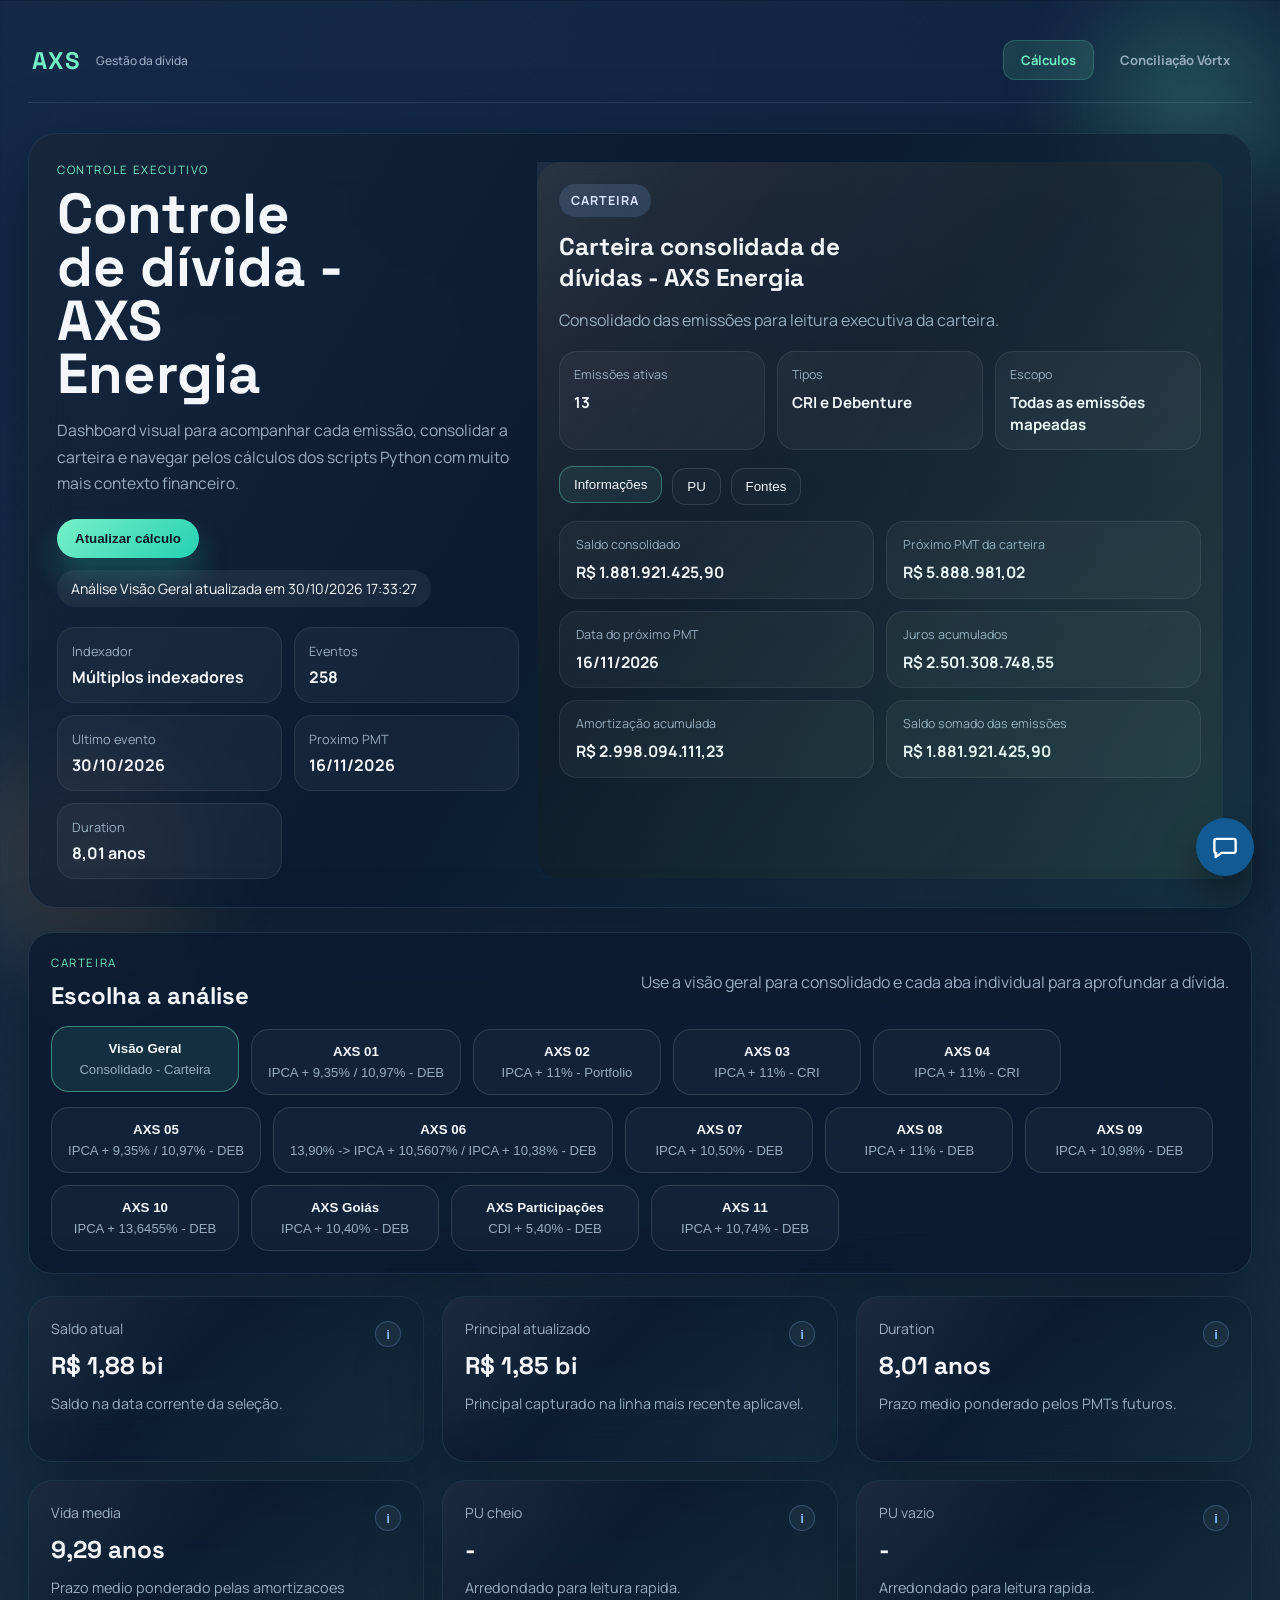
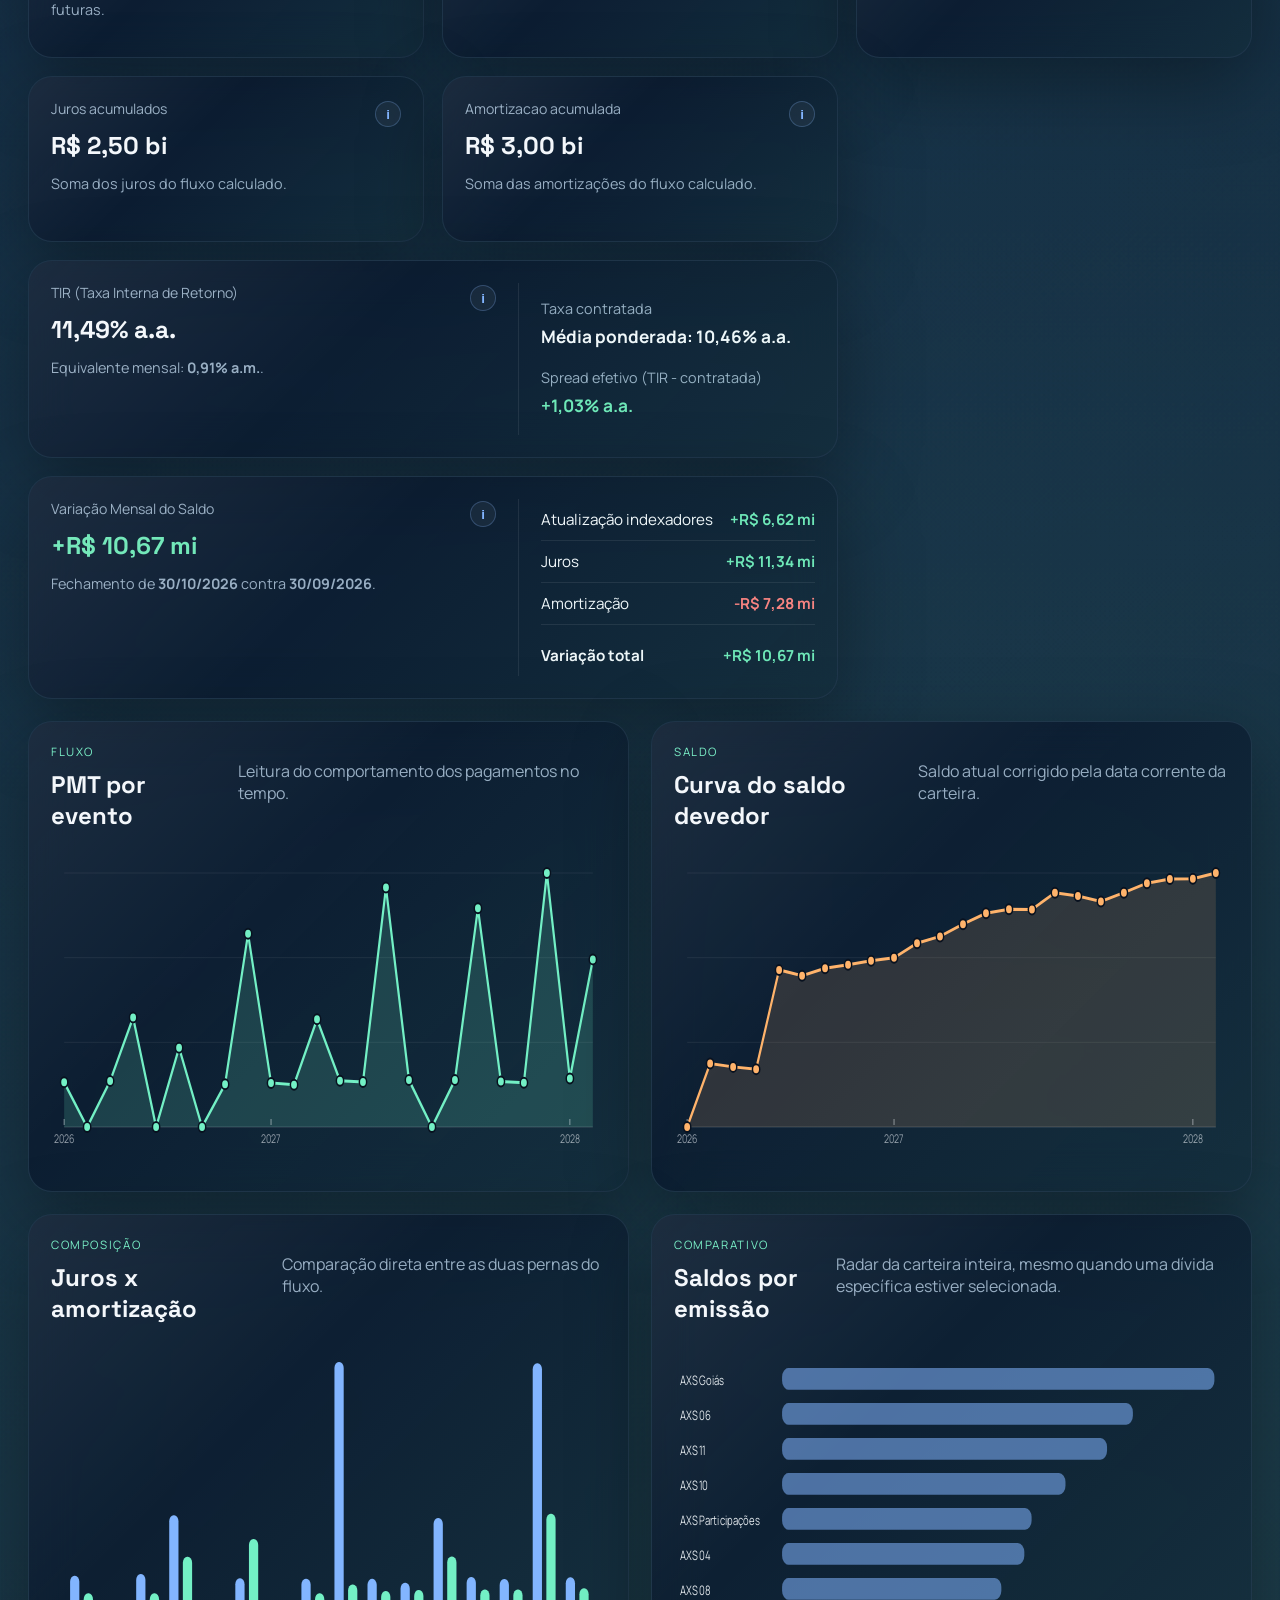
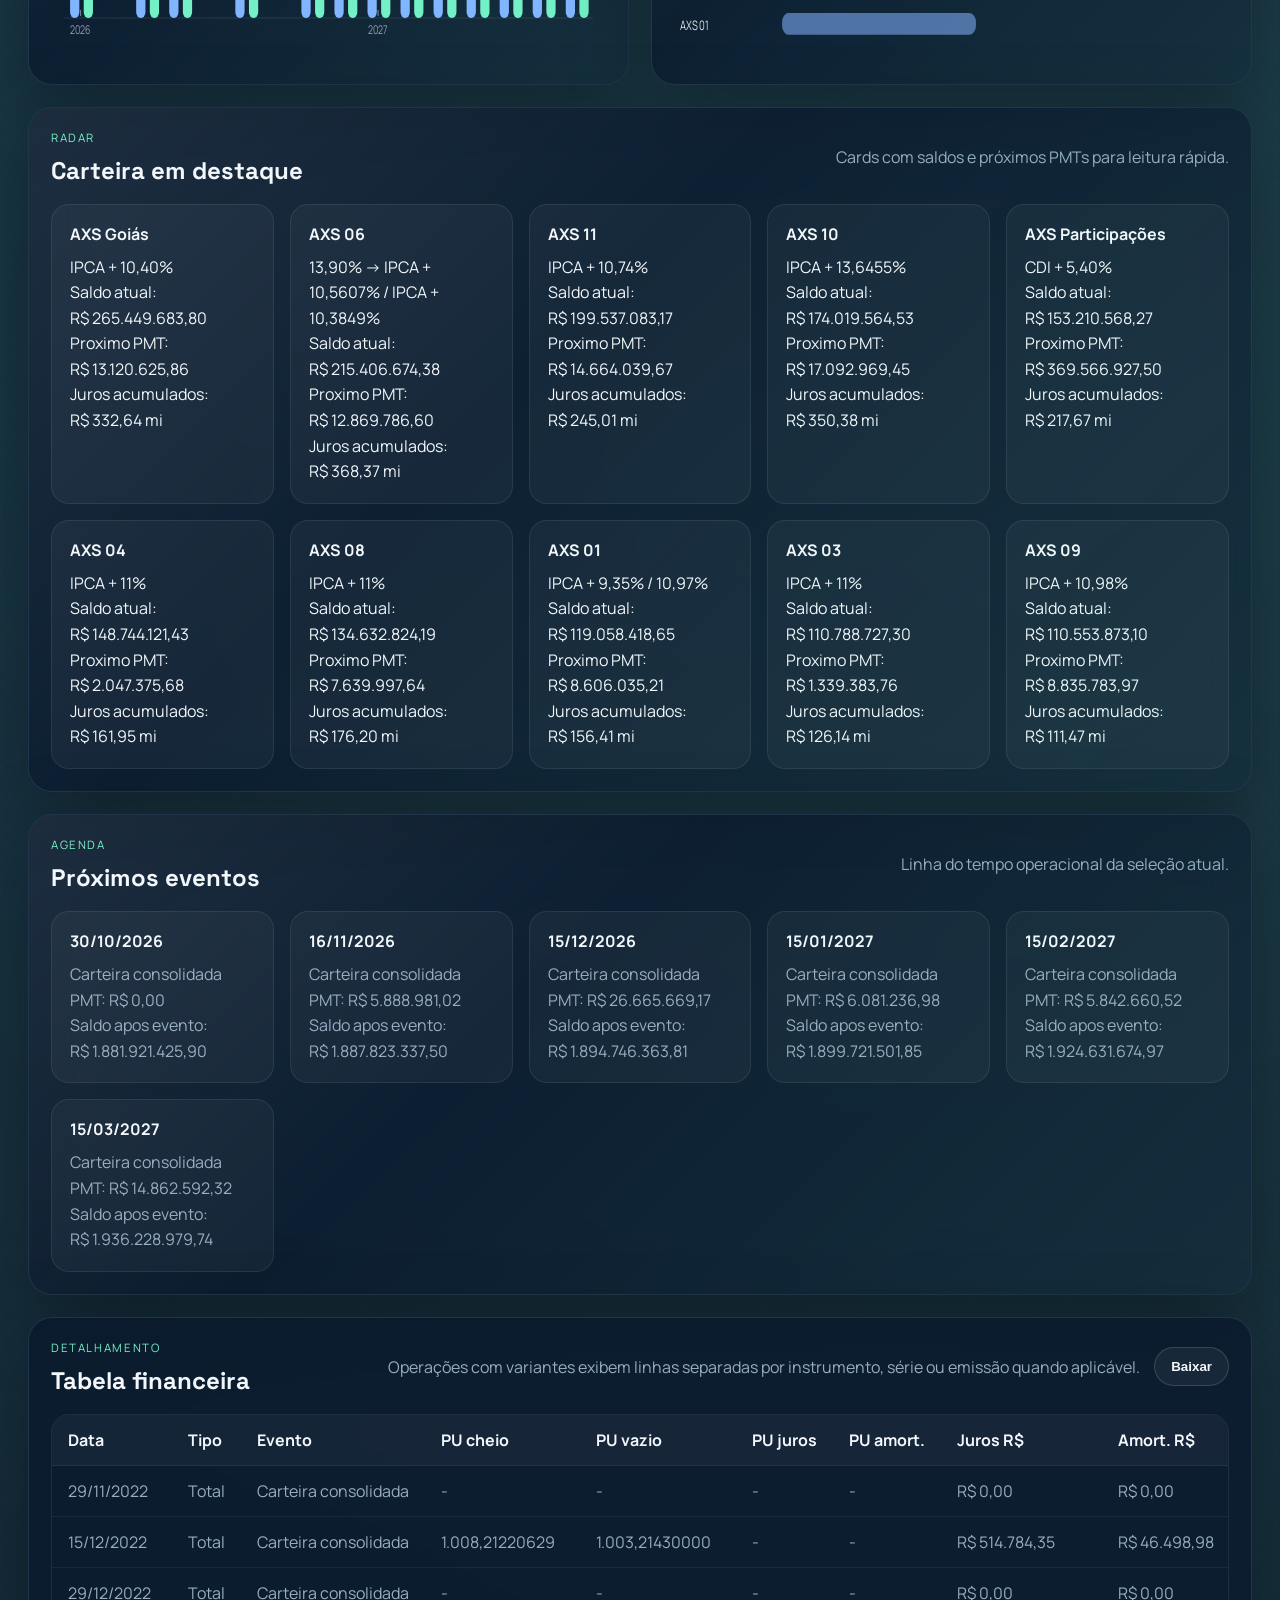
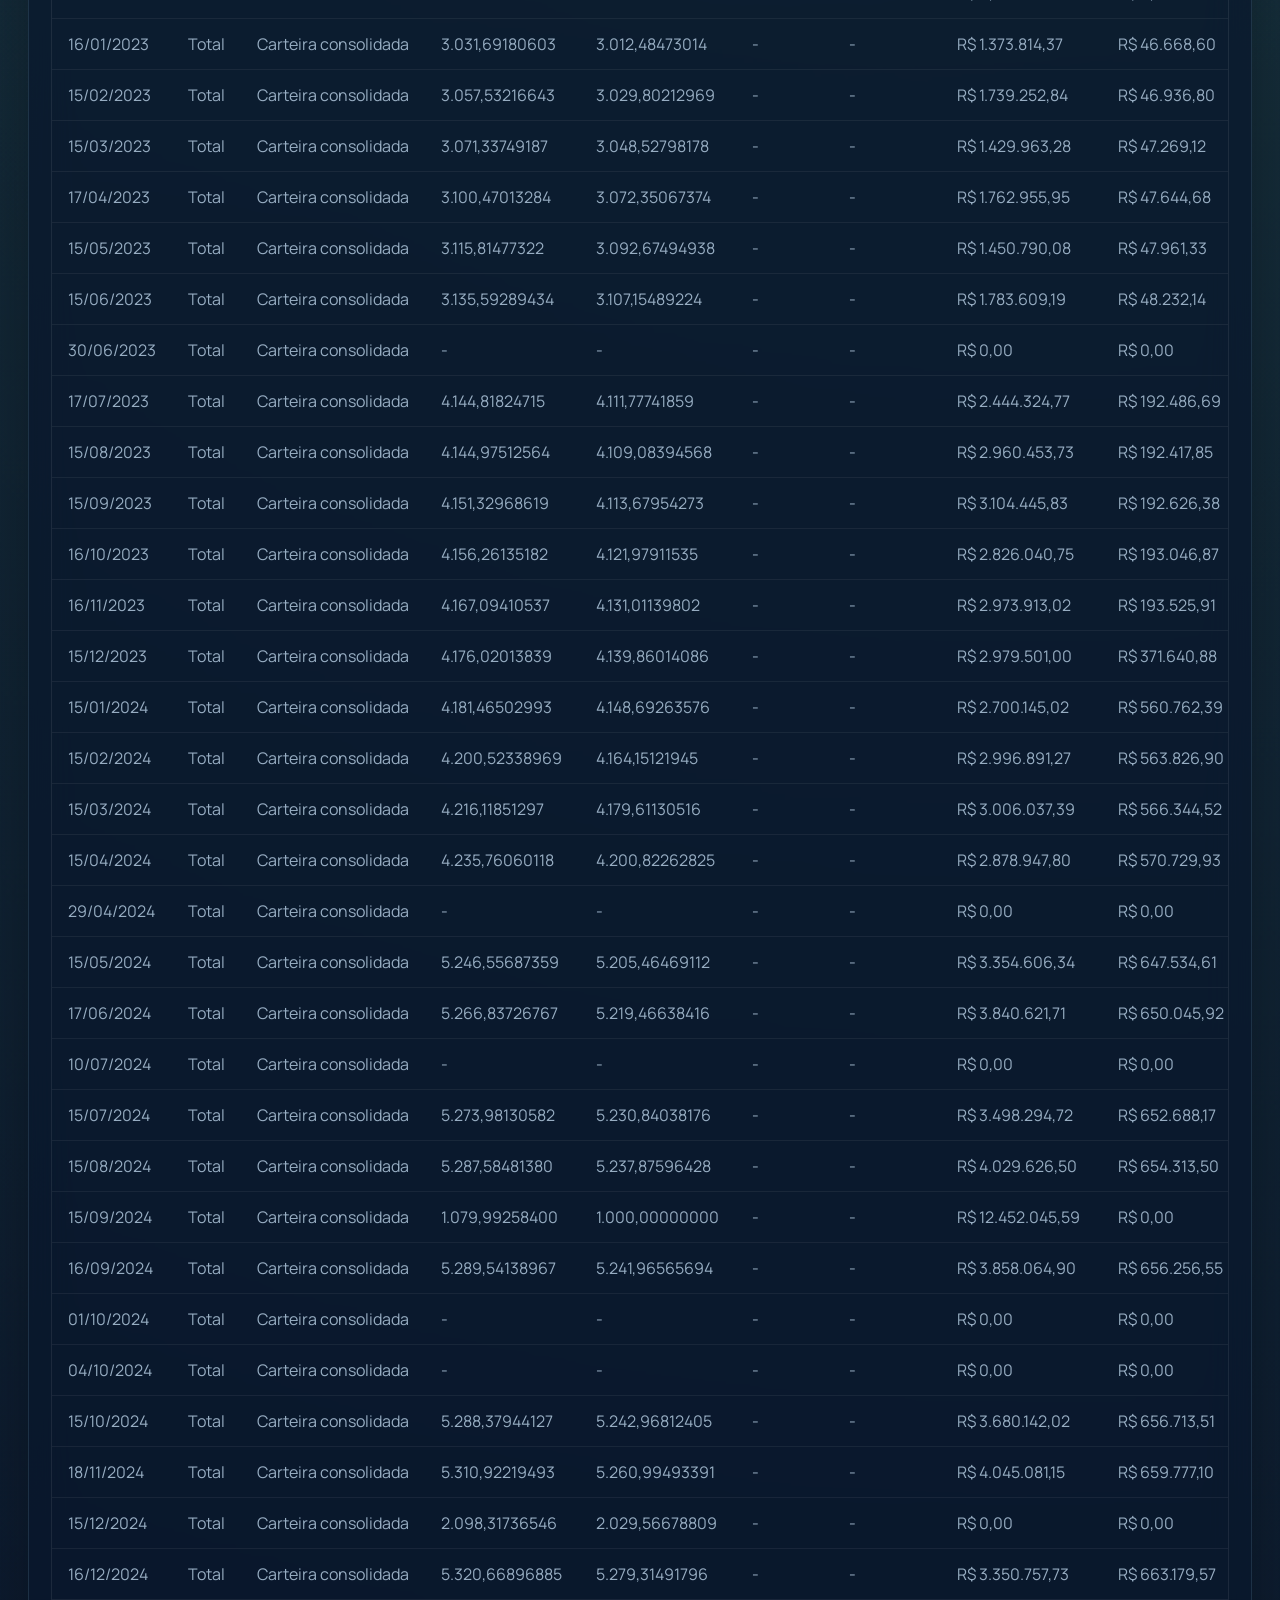
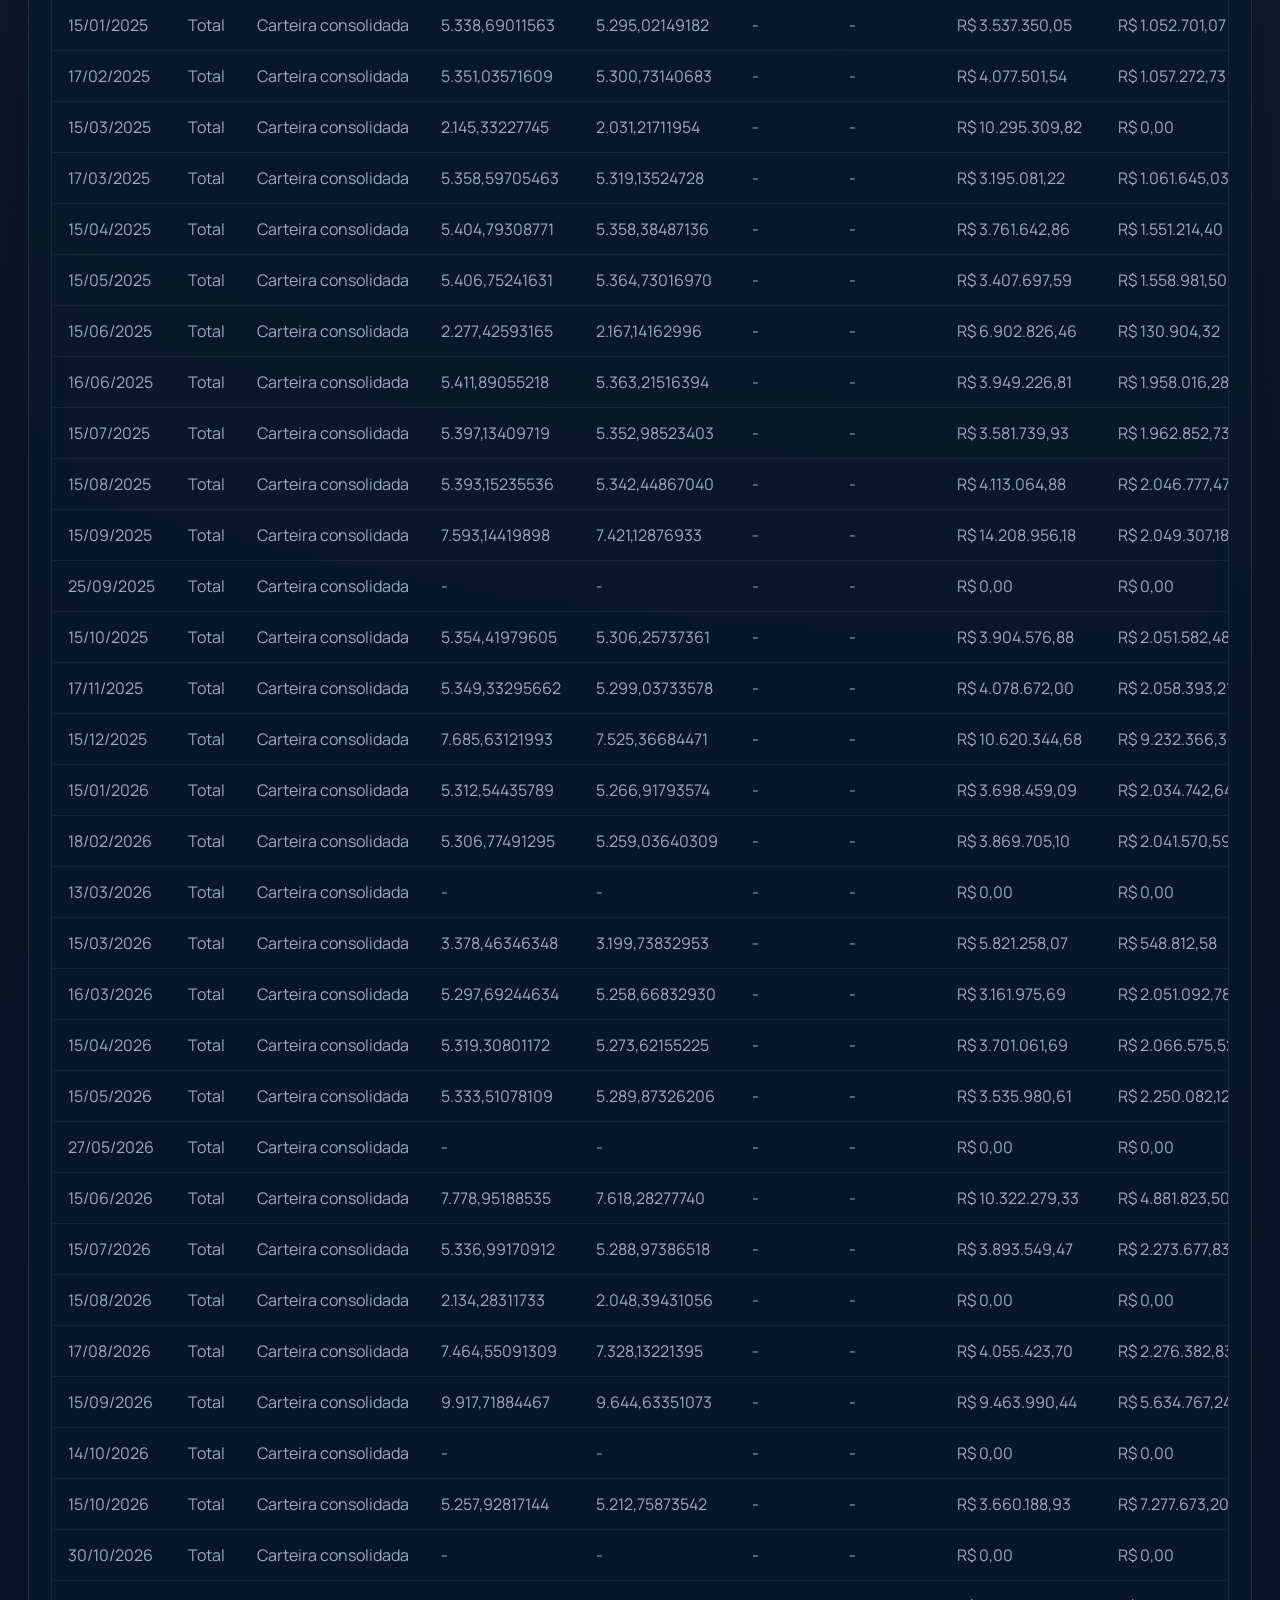
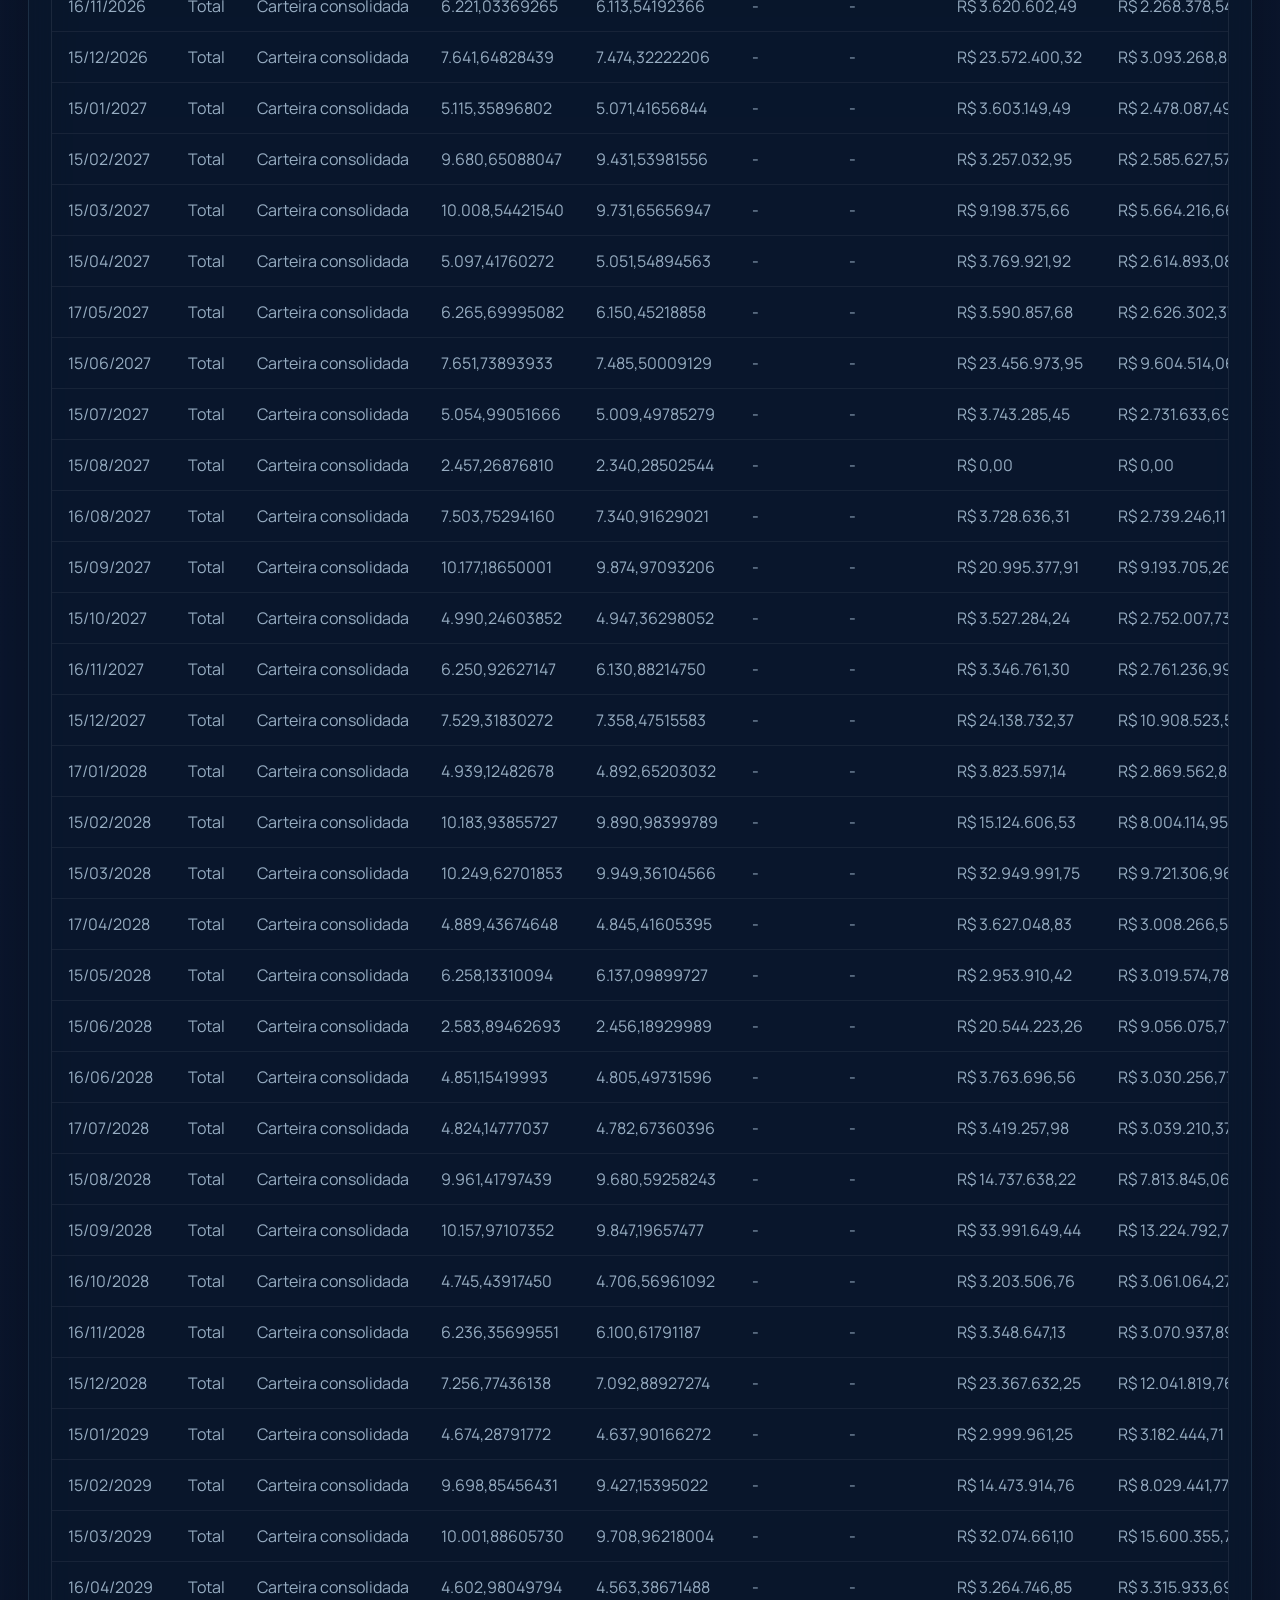
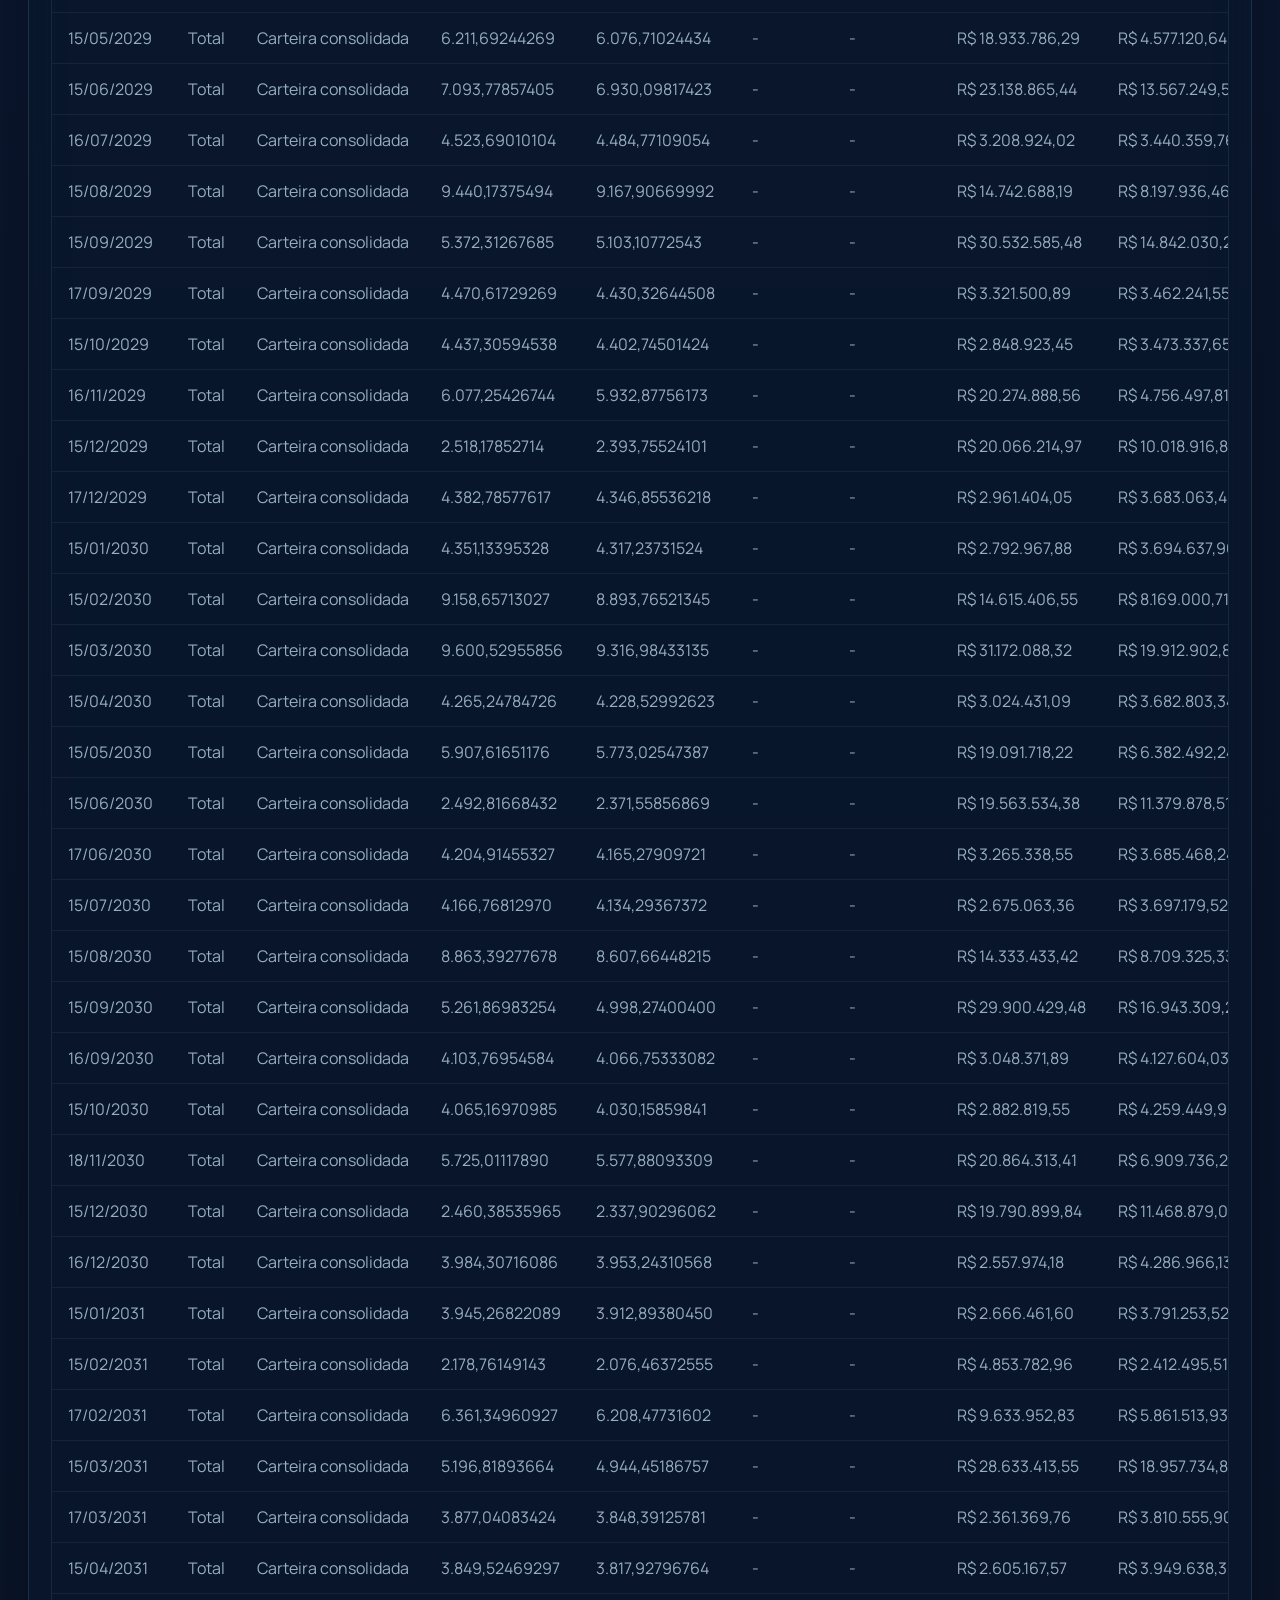
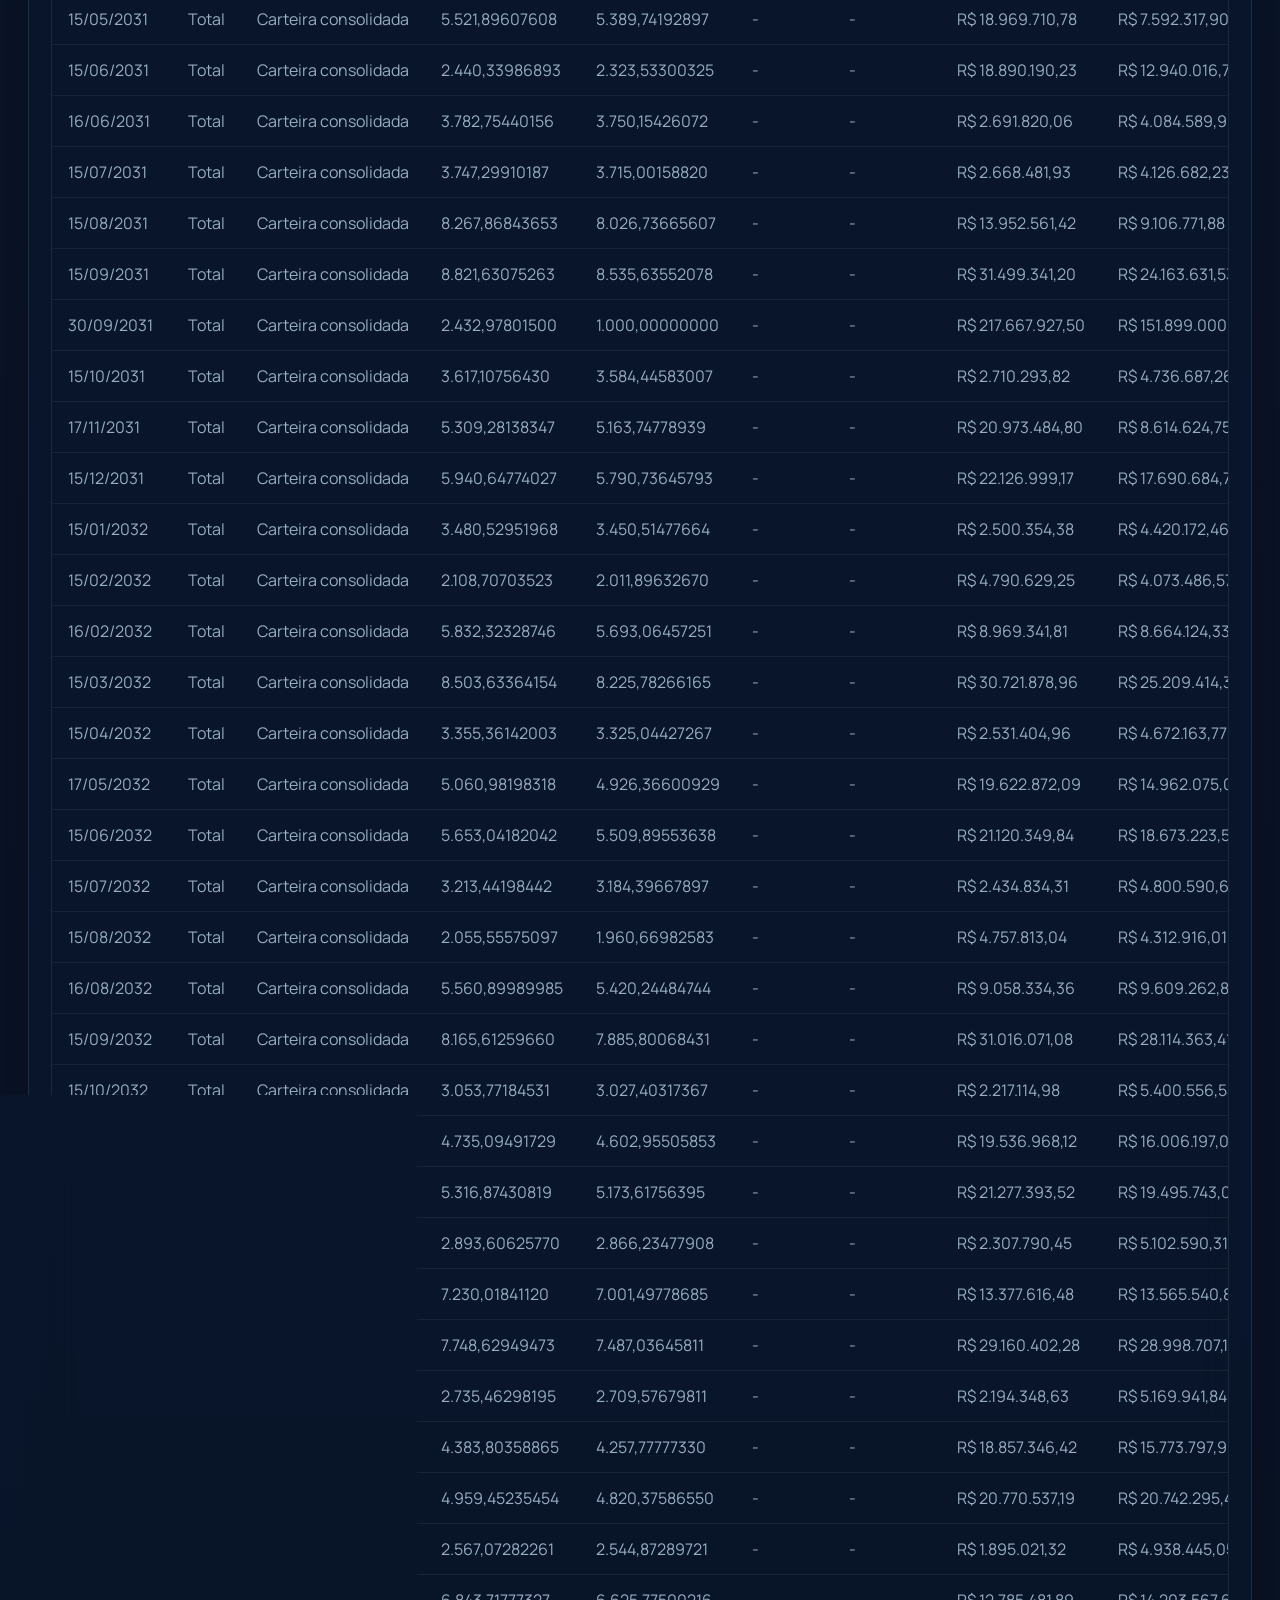
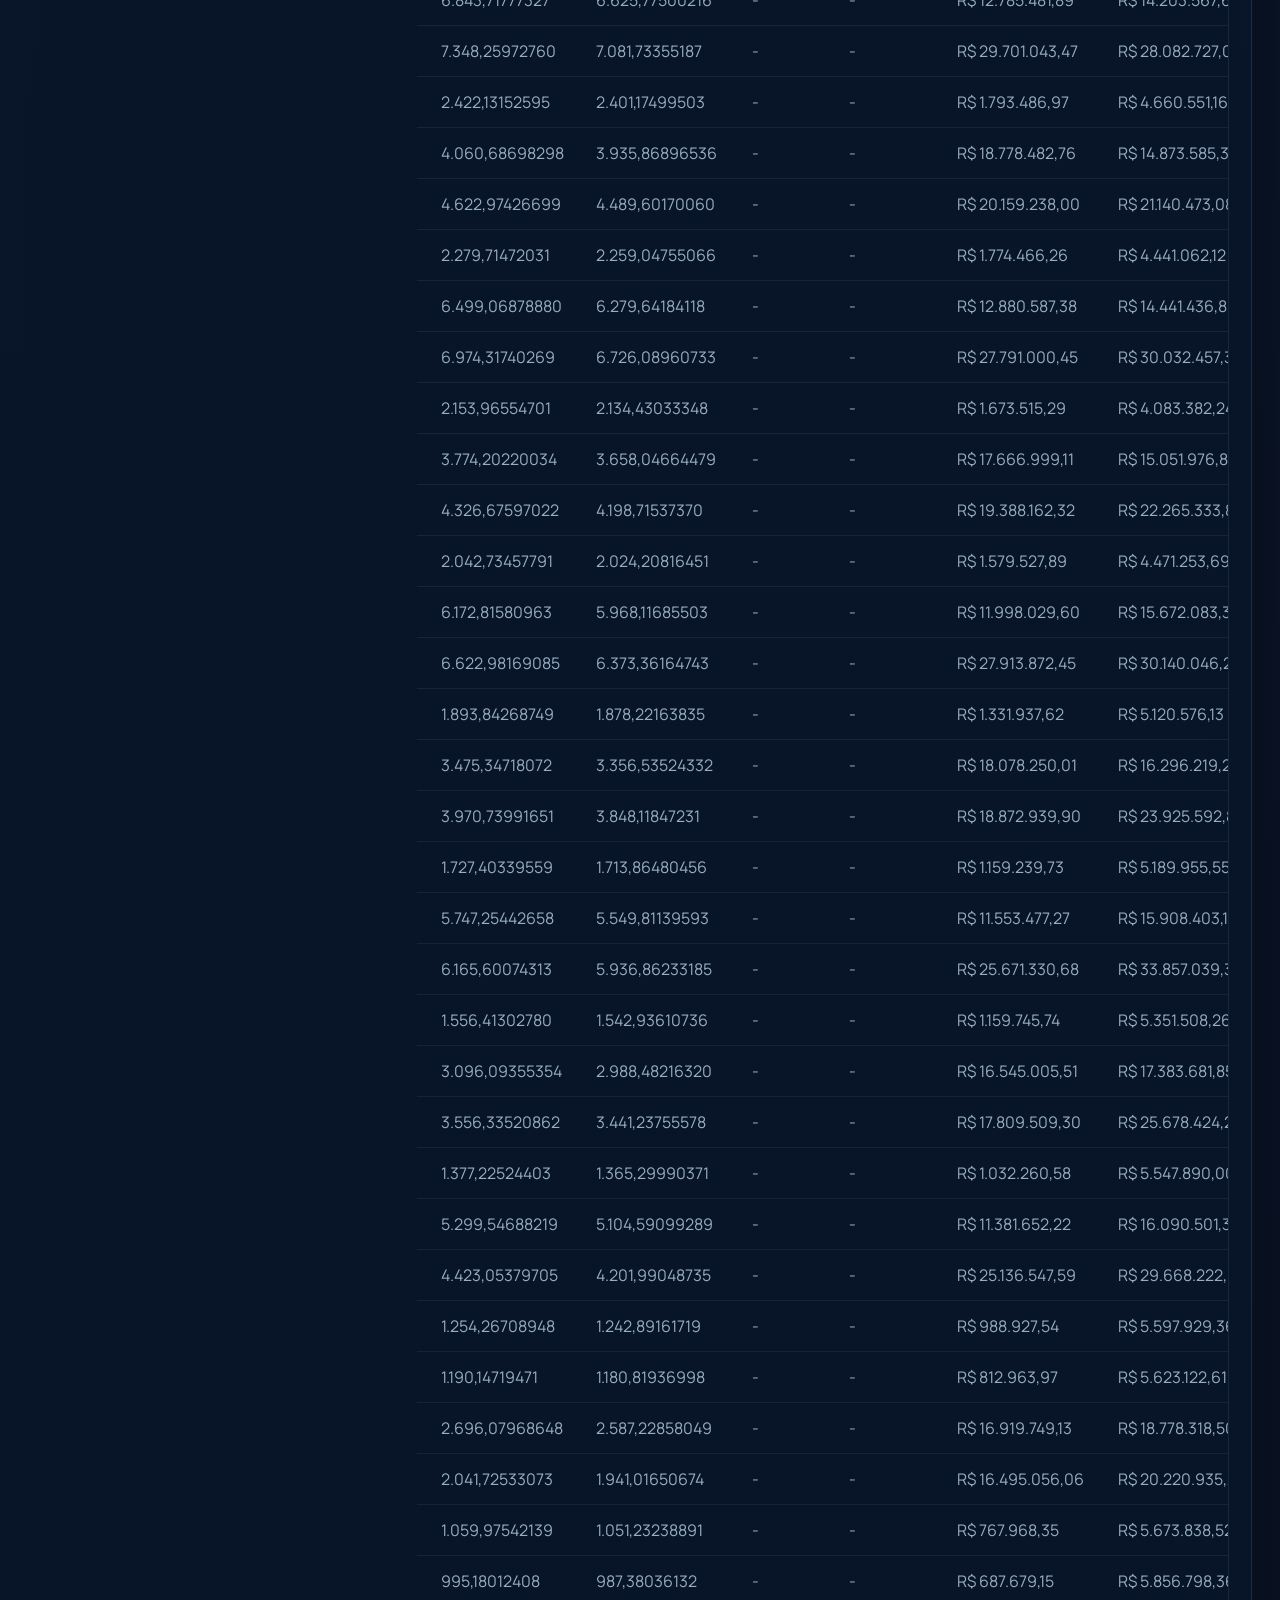
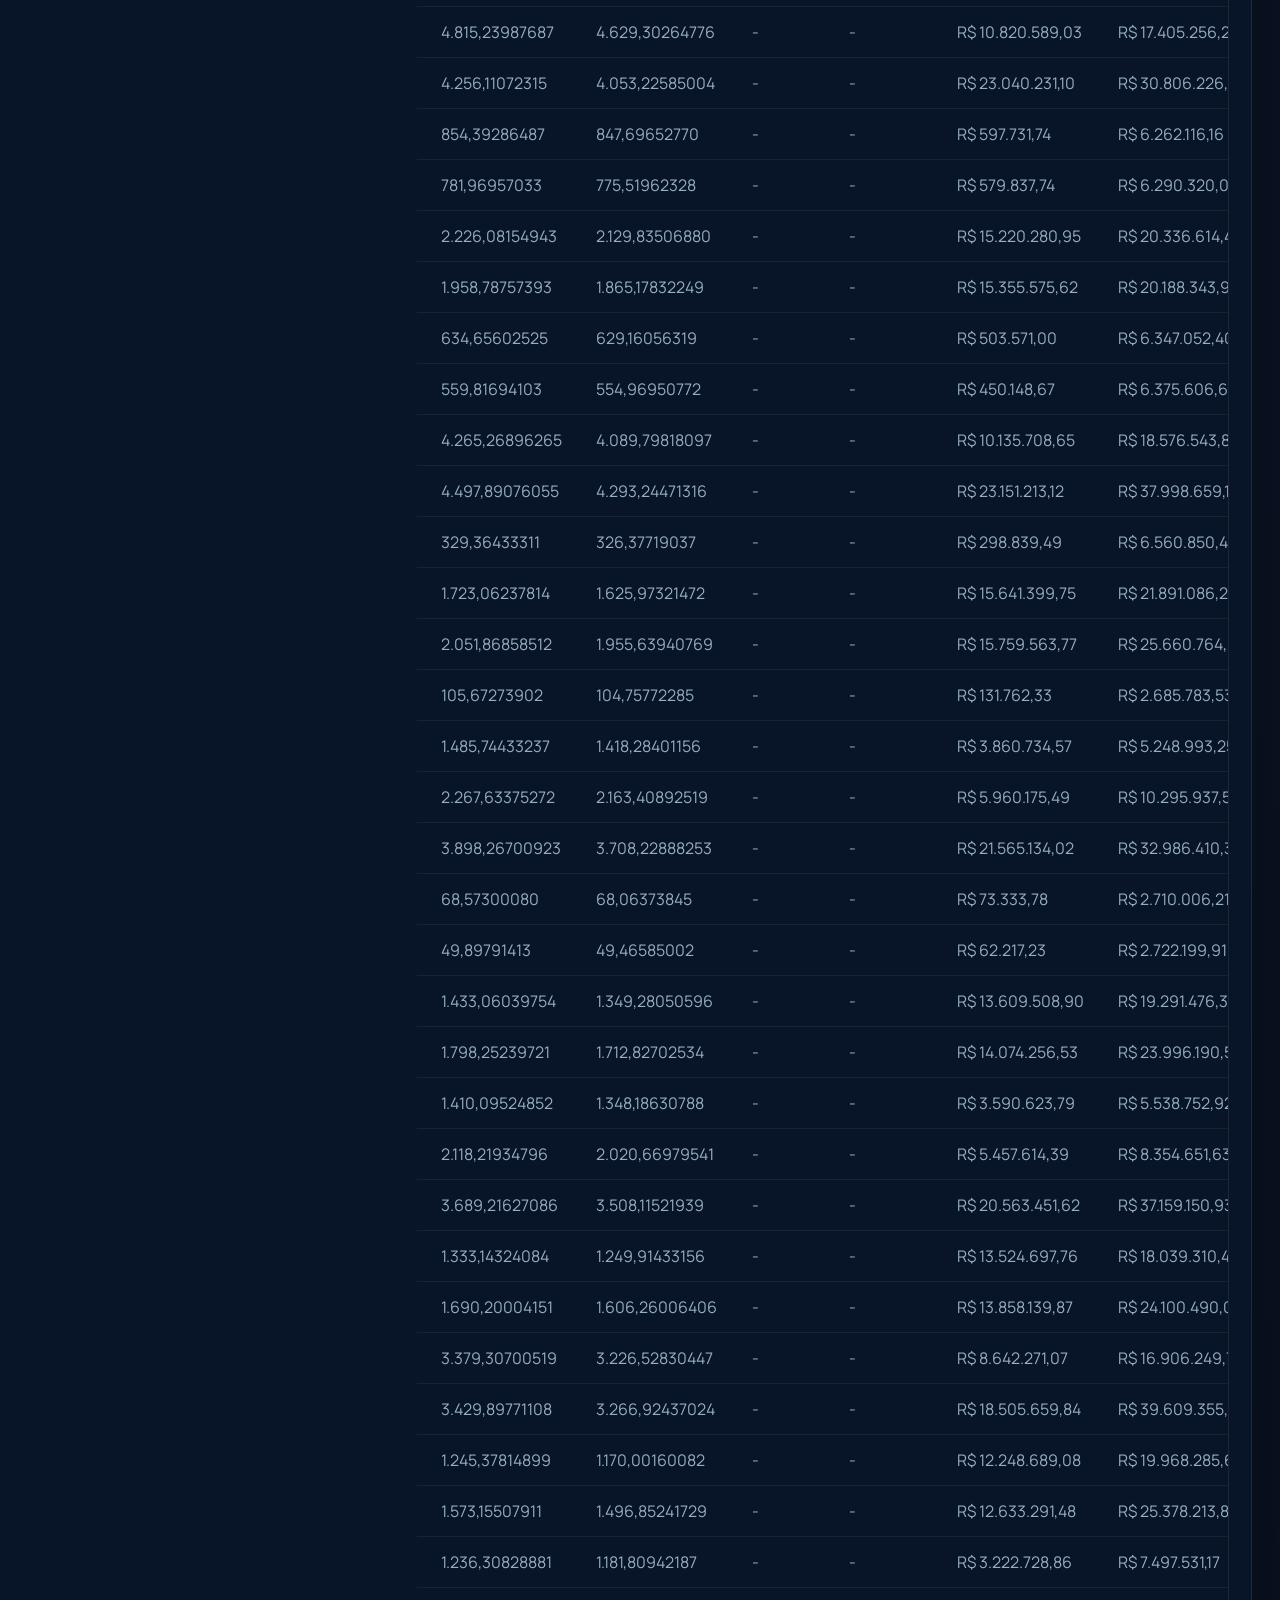
==== commit 171696a2: "Adiciona aba independente de conciliacao com a Vortx" ====
--- a/index.html
+++ b/index.html
@@ -11,6 +11,7 @@
 </head>
 <body>
   <div class="page-shell">
+    <nav class="workspace-nav" aria-label="Áreas do dashboard"><a class="workspace-brand" href="./index.html">AXS <span>Gestão da dívida</span></a><div><a href="./index.html" aria-current="page">Cálculos</a><a href="./vortx.html">Conciliação Vórtx</a></div></nav>
     <div class="ambient ambient-a"></div>
     <div class="ambient ambient-b"></div>
 
--- a/dashboard.css
+++ b/dashboard.css
@@ -12,6 +12,15 @@
 * {
   box-sizing: border-box;
 }
+
+.workspace-nav{display:flex;align-items:center;justify-content:space-between;gap:20px;margin:0 0 30px;padding:12px 4px 22px;border-bottom:1px solid var(--panel-border);position:relative;z-index:1}
+.workspace-nav a{color:var(--muted);text-decoration:none;font-weight:700}
+.workspace-nav .workspace-brand{color:var(--accent);font-family:"Space Grotesk",sans-serif;font-size:24px;letter-spacing:.06em;display:flex;align-items:center;gap:15px}
+.workspace-brand span{font-family:Manrope,sans-serif;font-size:12px;letter-spacing:0;color:var(--muted);font-weight:500}
+.workspace-nav>div{display:flex;gap:8px}
+.workspace-nav>div>a{font-size:13px;border-radius:12px;padding:11px 18px}
+.workspace-nav a[aria-current=page]{background:rgba(115,240,197,.12);color:var(--accent);box-shadow:inset 0 0 0 1px rgba(115,240,197,.2)}
+@media(max-width:700px){.workspace-nav{align-items:start;gap:18px;flex-direction:column;margin-bottom:16px;padding-bottom:18px}.workspace-nav>div{width:100%}.workspace-nav>div>a{flex:1;text-align:center;padding:10px 12px;font-size:12px}}
 
 html,
 body {
@@ -410,6 +419,88 @@
   line-height: 1.5;
 }
 
+.metric-card-wide {
+  grid-column: span 2;
+  min-height: 198px;
+}
+
+.metric-feature-layout {
+  display: grid;
+  grid-template-columns: minmax(0, 1.2fr) minmax(260px, 0.8fr);
+  gap: 22px;
+  height: 100%;
+}
+
+.metric-feature-main,
+.metric-feature-side {
+  display: flex;
+  flex-direction: column;
+}
+
+.metric-feature-side {
+  gap: 18px;
+  justify-content: center;
+  border-left: 1px solid rgba(255, 255, 255, 0.08);
+  padding-left: 22px;
+}
+
+.metric-feature-block {
+  display: grid;
+  gap: 6px;
+}
+
+.metric-feature-label {
+  font-size: 0.9rem;
+  color: var(--muted);
+}
+
+.metric-feature-value {
+  font-size: 1.08rem;
+  line-height: 1.45;
+}
+
+.metric-breakdown {
+  gap: 0;
+}
+
+.metric-breakdown-row {
+  display: flex;
+  align-items: center;
+  justify-content: space-between;
+  gap: 16px;
+  padding: 10px 0;
+  border-bottom: 1px solid rgba(255, 255, 255, 0.08);
+  font-size: 0.95rem;
+}
+
+.metric-breakdown-row:last-child {
+  border-bottom: 0;
+}
+
+.metric-breakdown-total {
+  margin-top: 6px;
+  padding-top: 14px;
+  font-weight: 700;
+}
+
+.metric-trend.positive,
+.metric-breakdown-row.positive strong,
+.metric-breakdown-total.positive strong {
+  color: #6ee7b7;
+}
+
+.metric-trend.negative,
+.metric-breakdown-row.negative strong,
+.metric-breakdown-total.negative strong {
+  color: #ff7d7d;
+}
+
+.metric-trend.neutral,
+.metric-breakdown-row.neutral strong,
+.metric-breakdown-total.neutral strong {
+  color: var(--text);
+}
+
 .panel-header {
   display: flex;
   justify-content: space-between;
@@ -850,6 +941,21 @@
     grid-template-columns: repeat(2, minmax(0, 1fr));
   }
 
+  .metric-card-wide {
+    grid-column: span 2;
+  }
+
+  .metric-feature-layout {
+    grid-template-columns: 1fr;
+  }
+
+  .metric-feature-side {
+    border-left: 0;
+    border-top: 1px solid rgba(255, 255, 255, 0.08);
+    padding-left: 0;
+    padding-top: 18px;
+  }
+
   .instrument-panel {
     max-width: none;
   }
@@ -875,6 +981,10 @@
     grid-template-columns: 1fr;
   }
 
+  .metric-card-wide {
+    grid-column: span 1;
+  }
+
   .chart-panel {
     grid-column: span 12;
   }
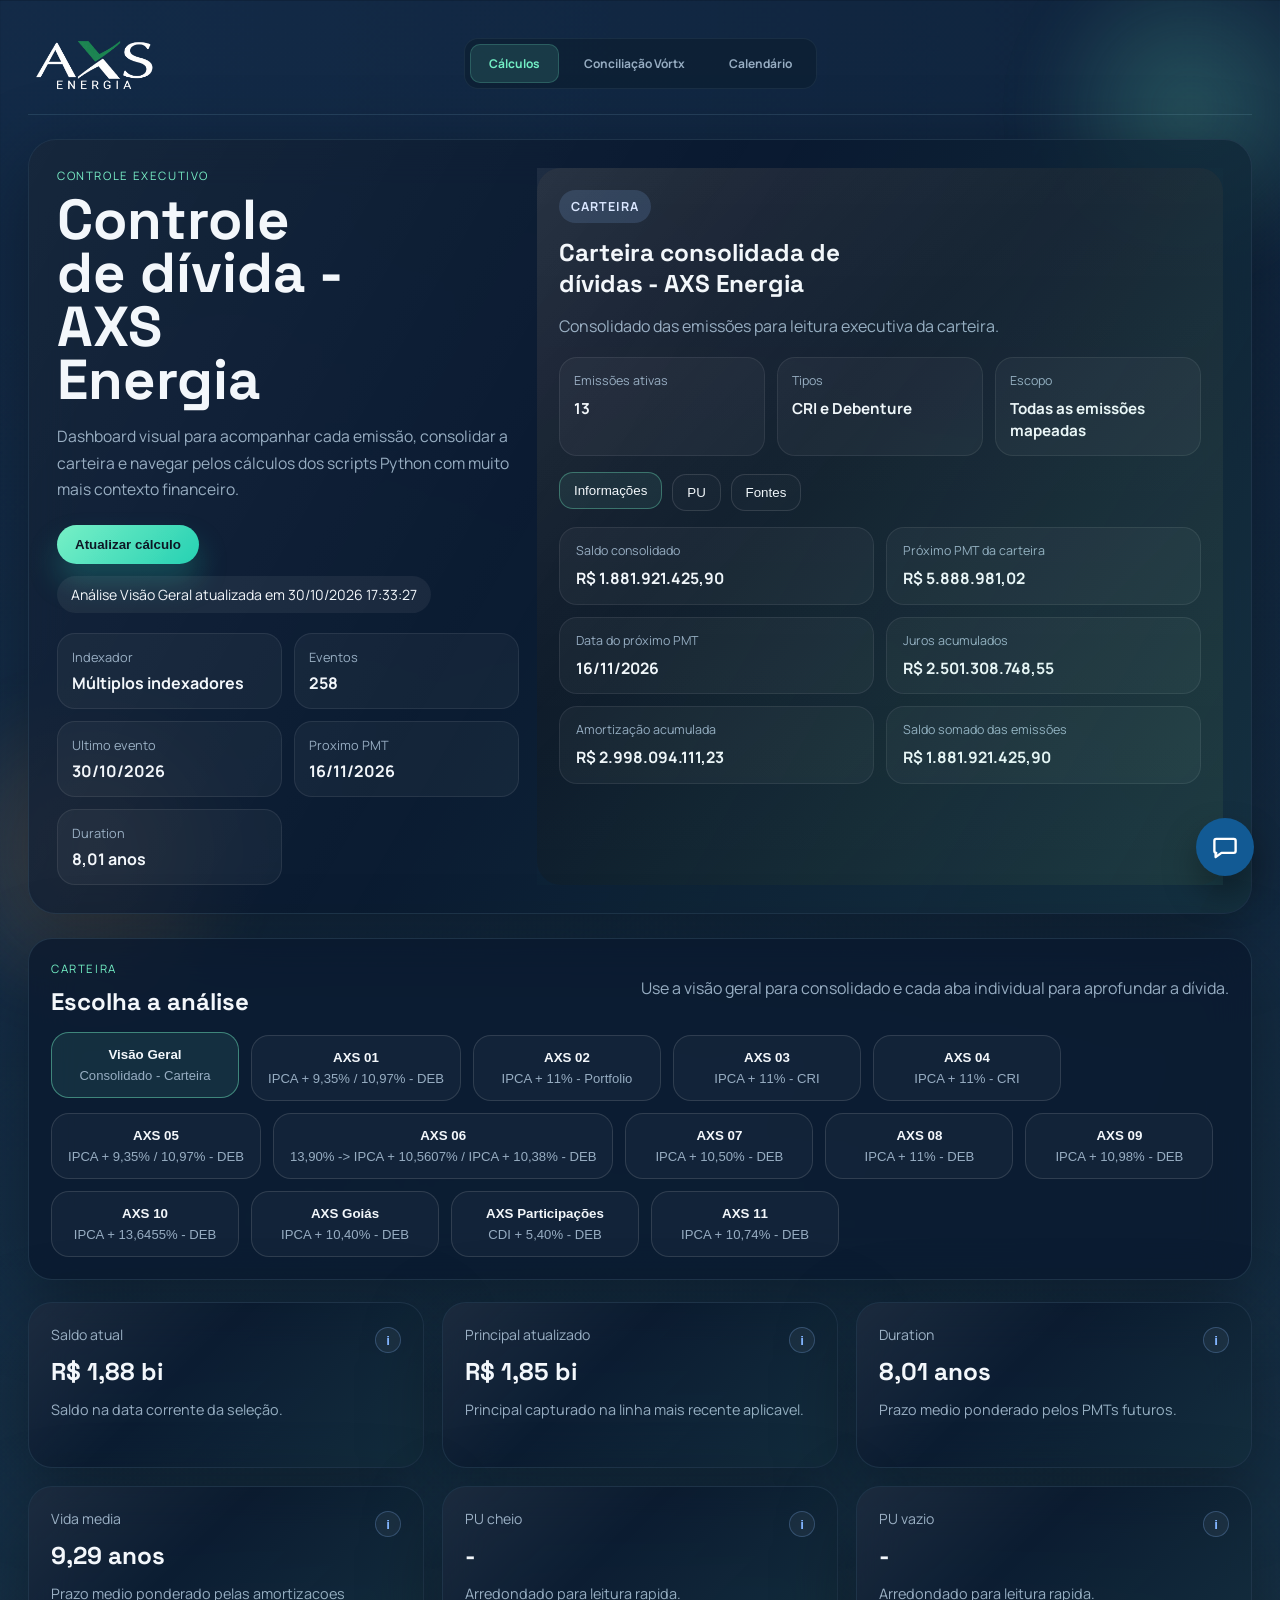
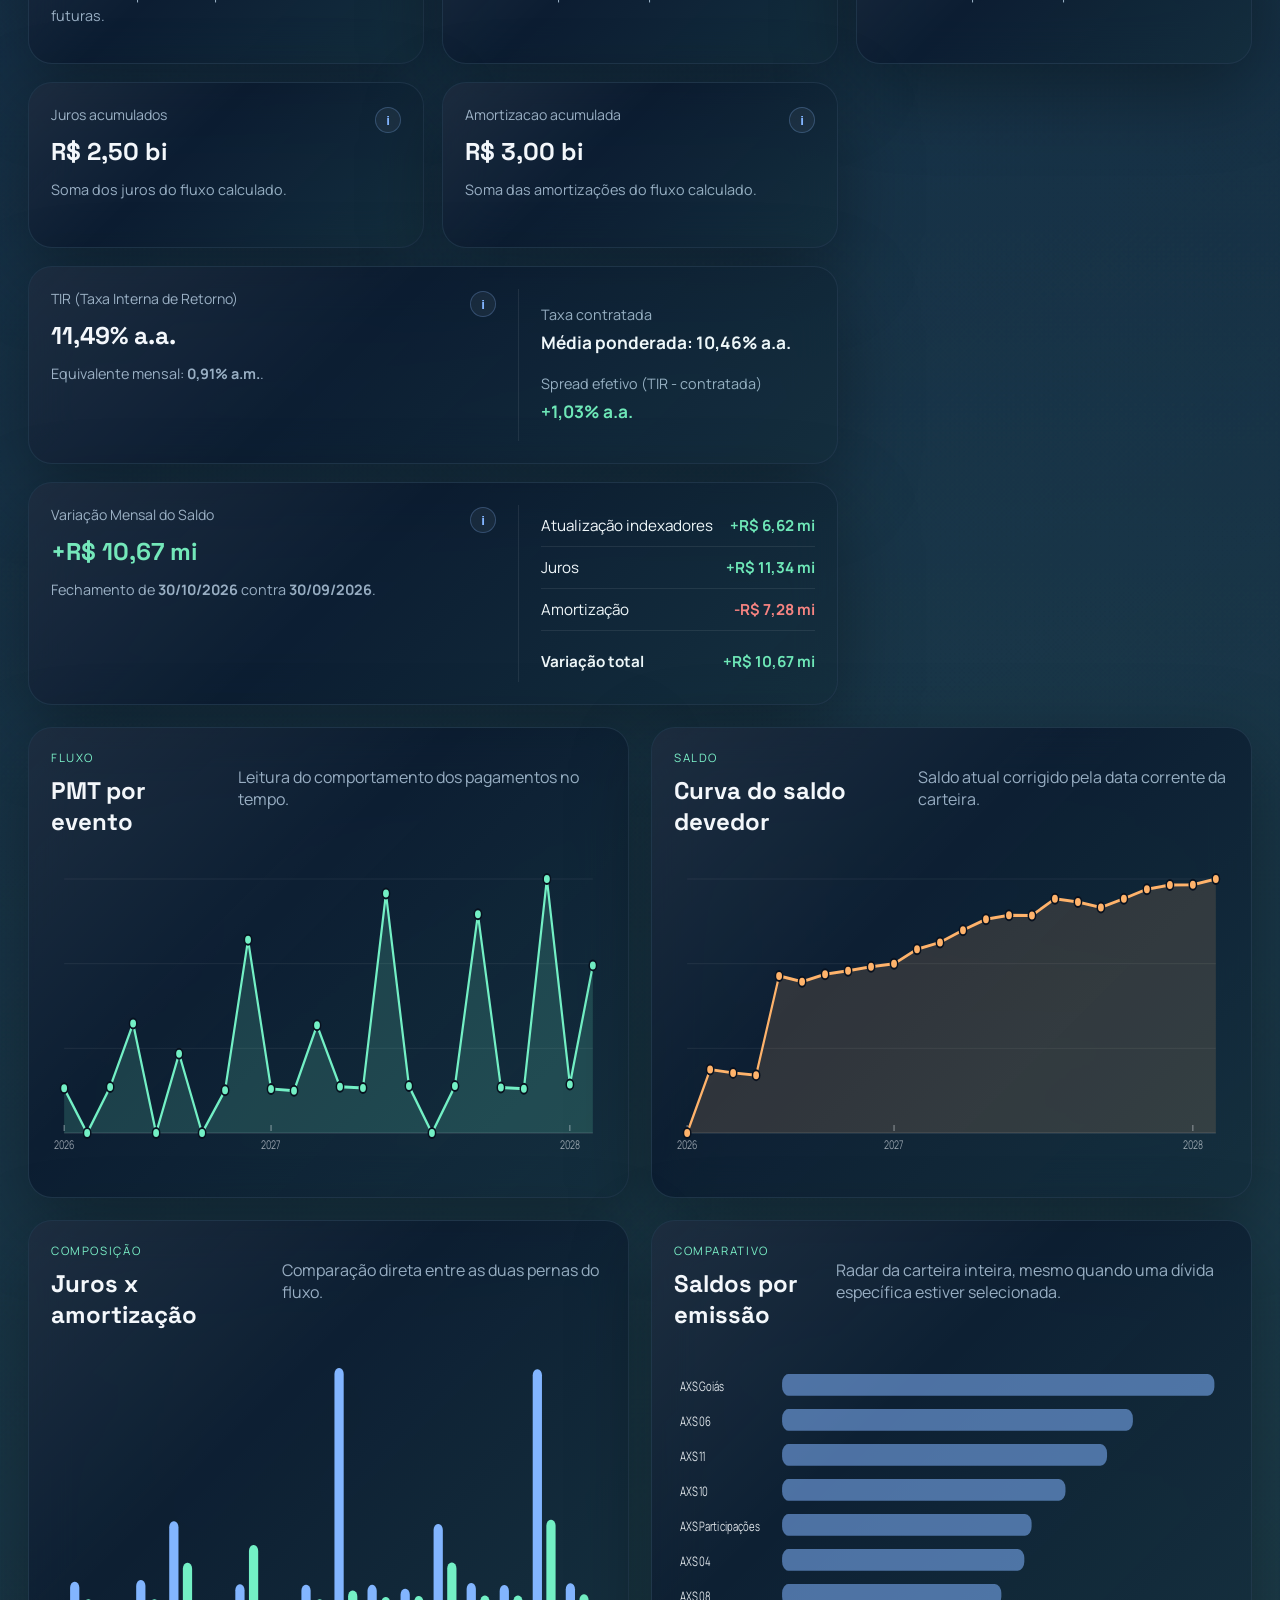
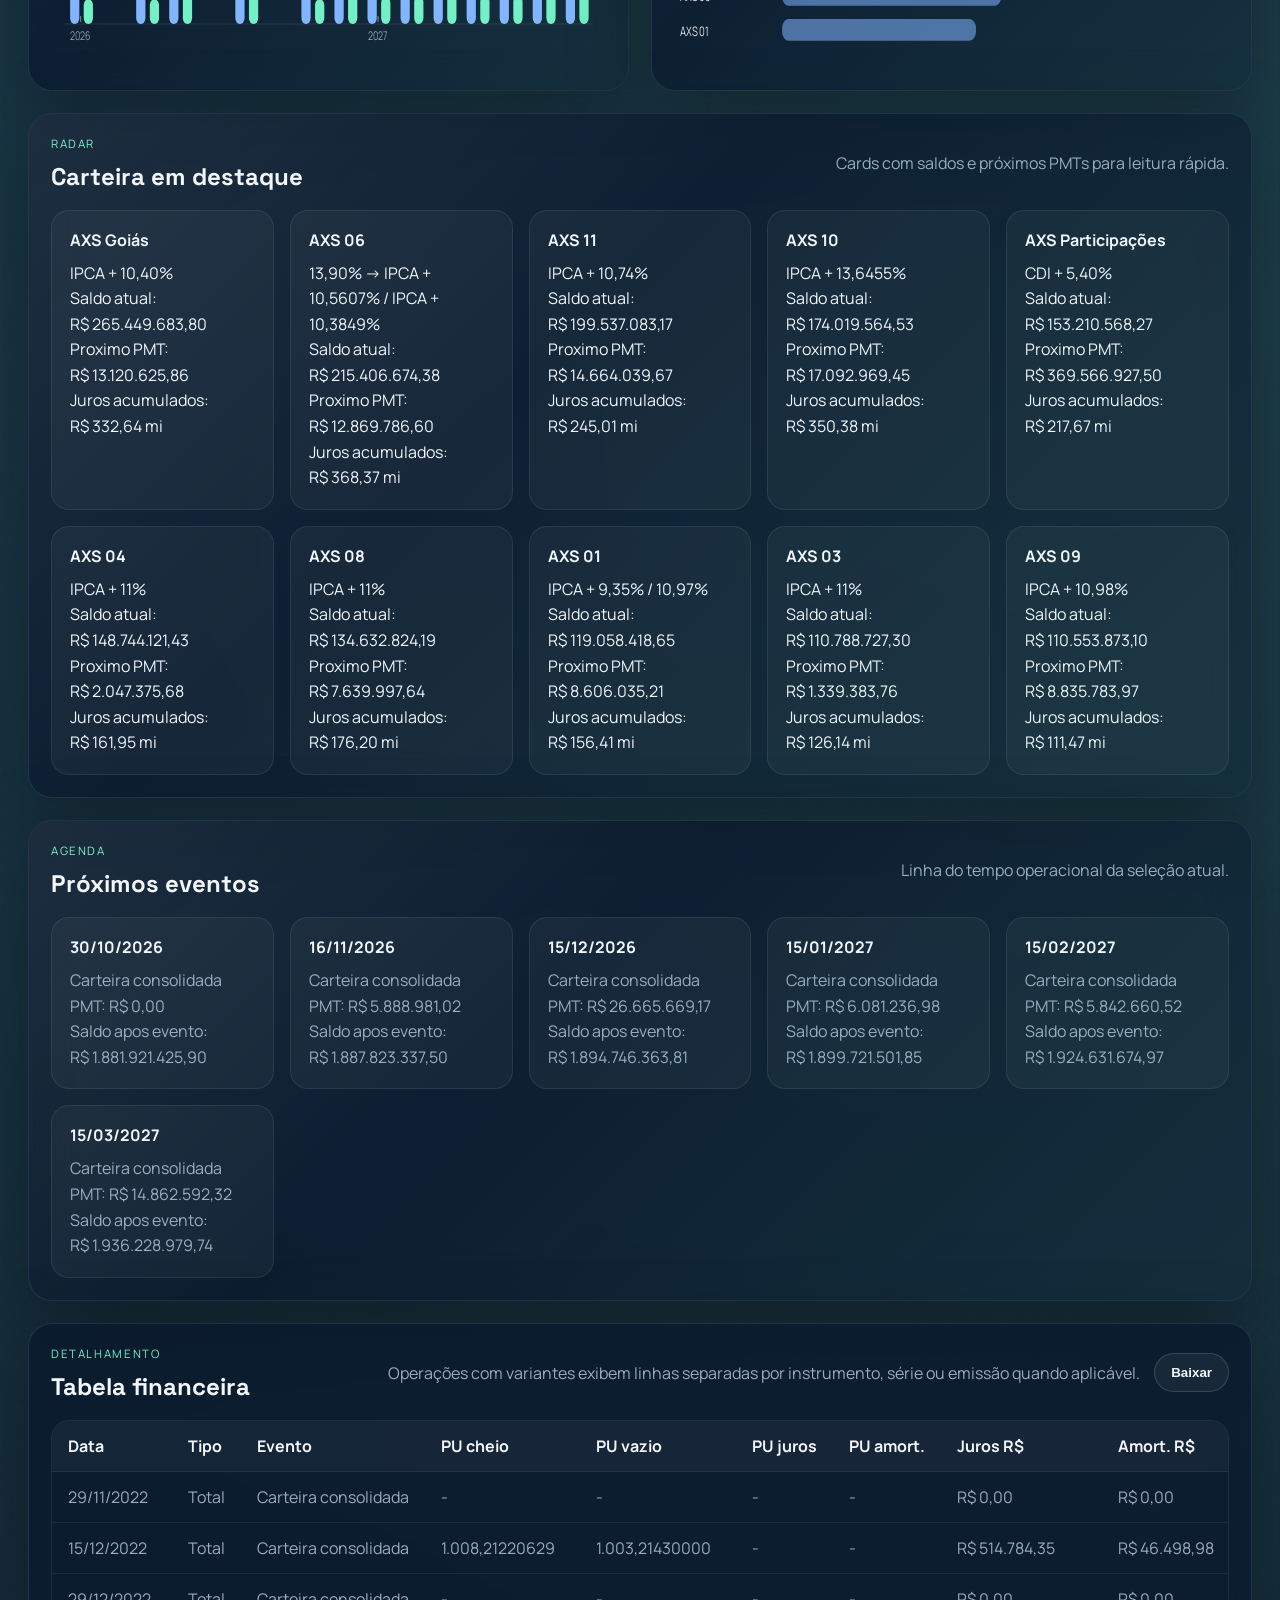
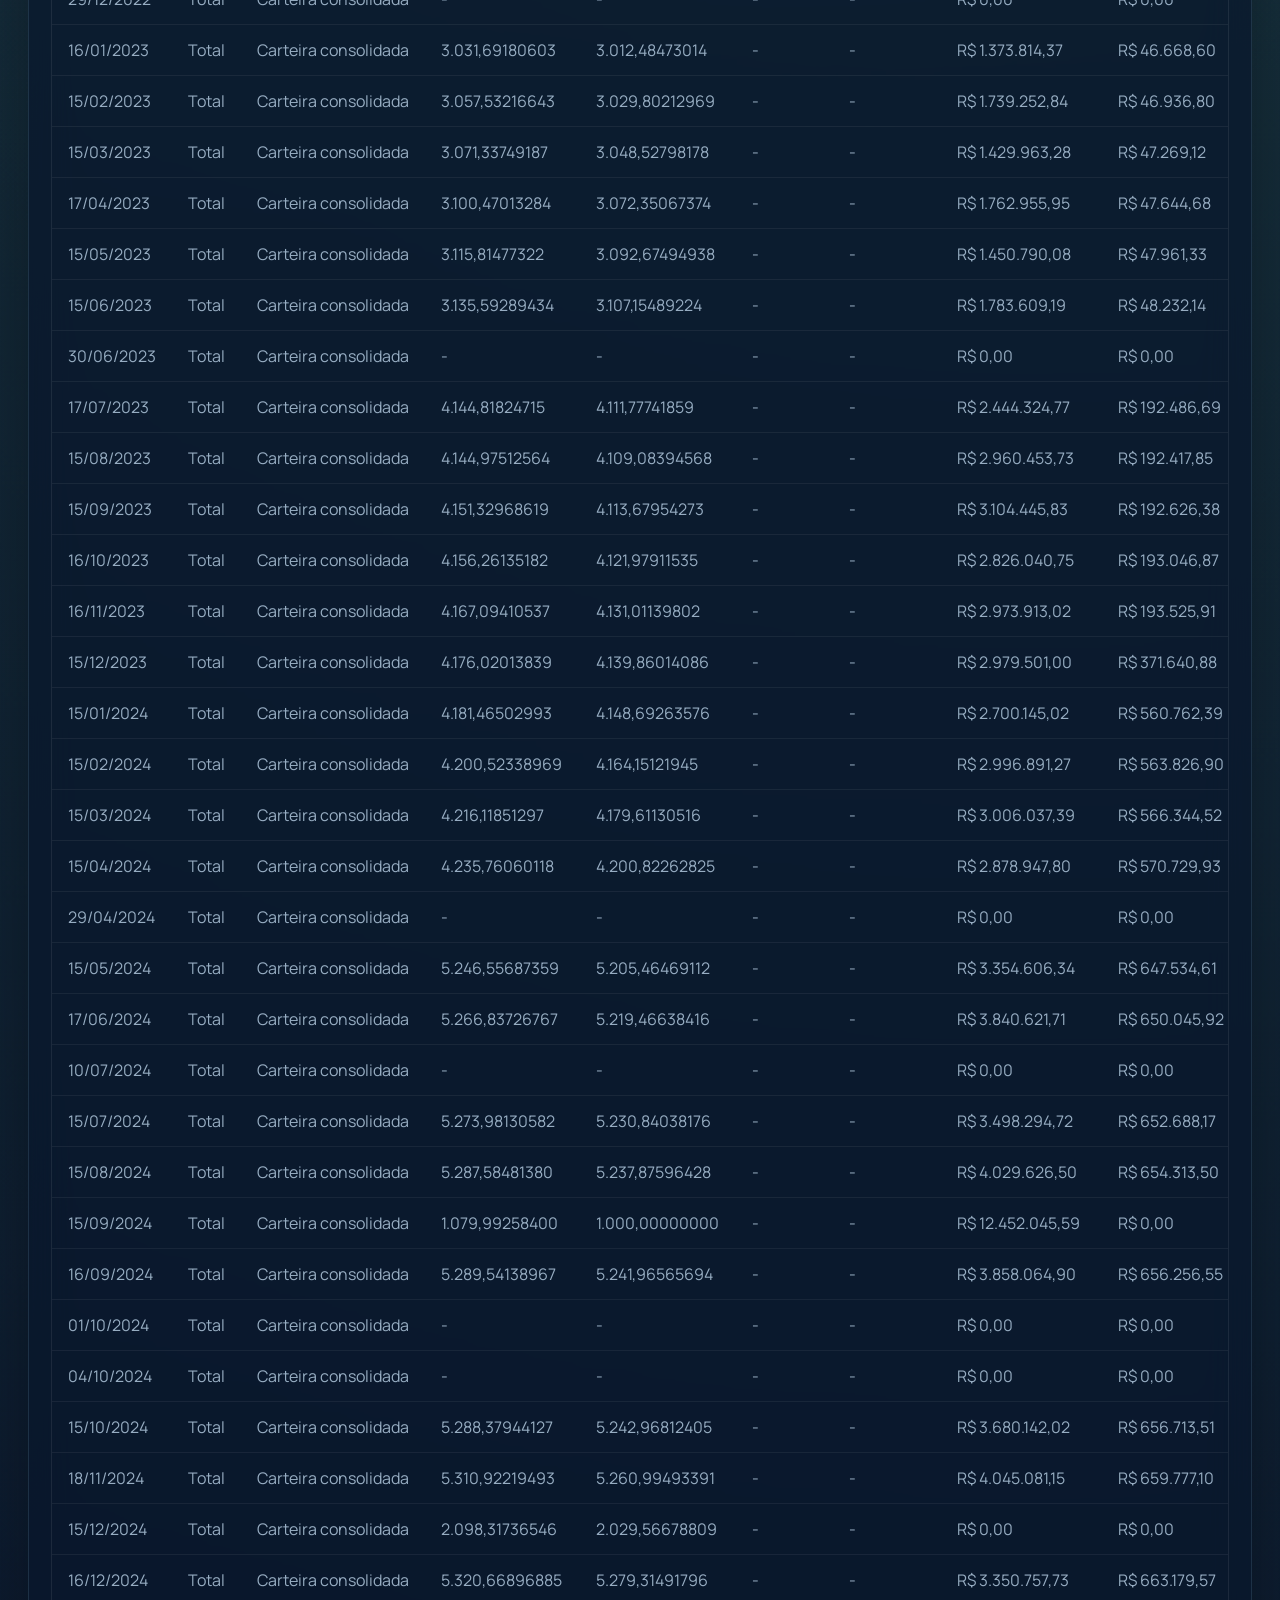
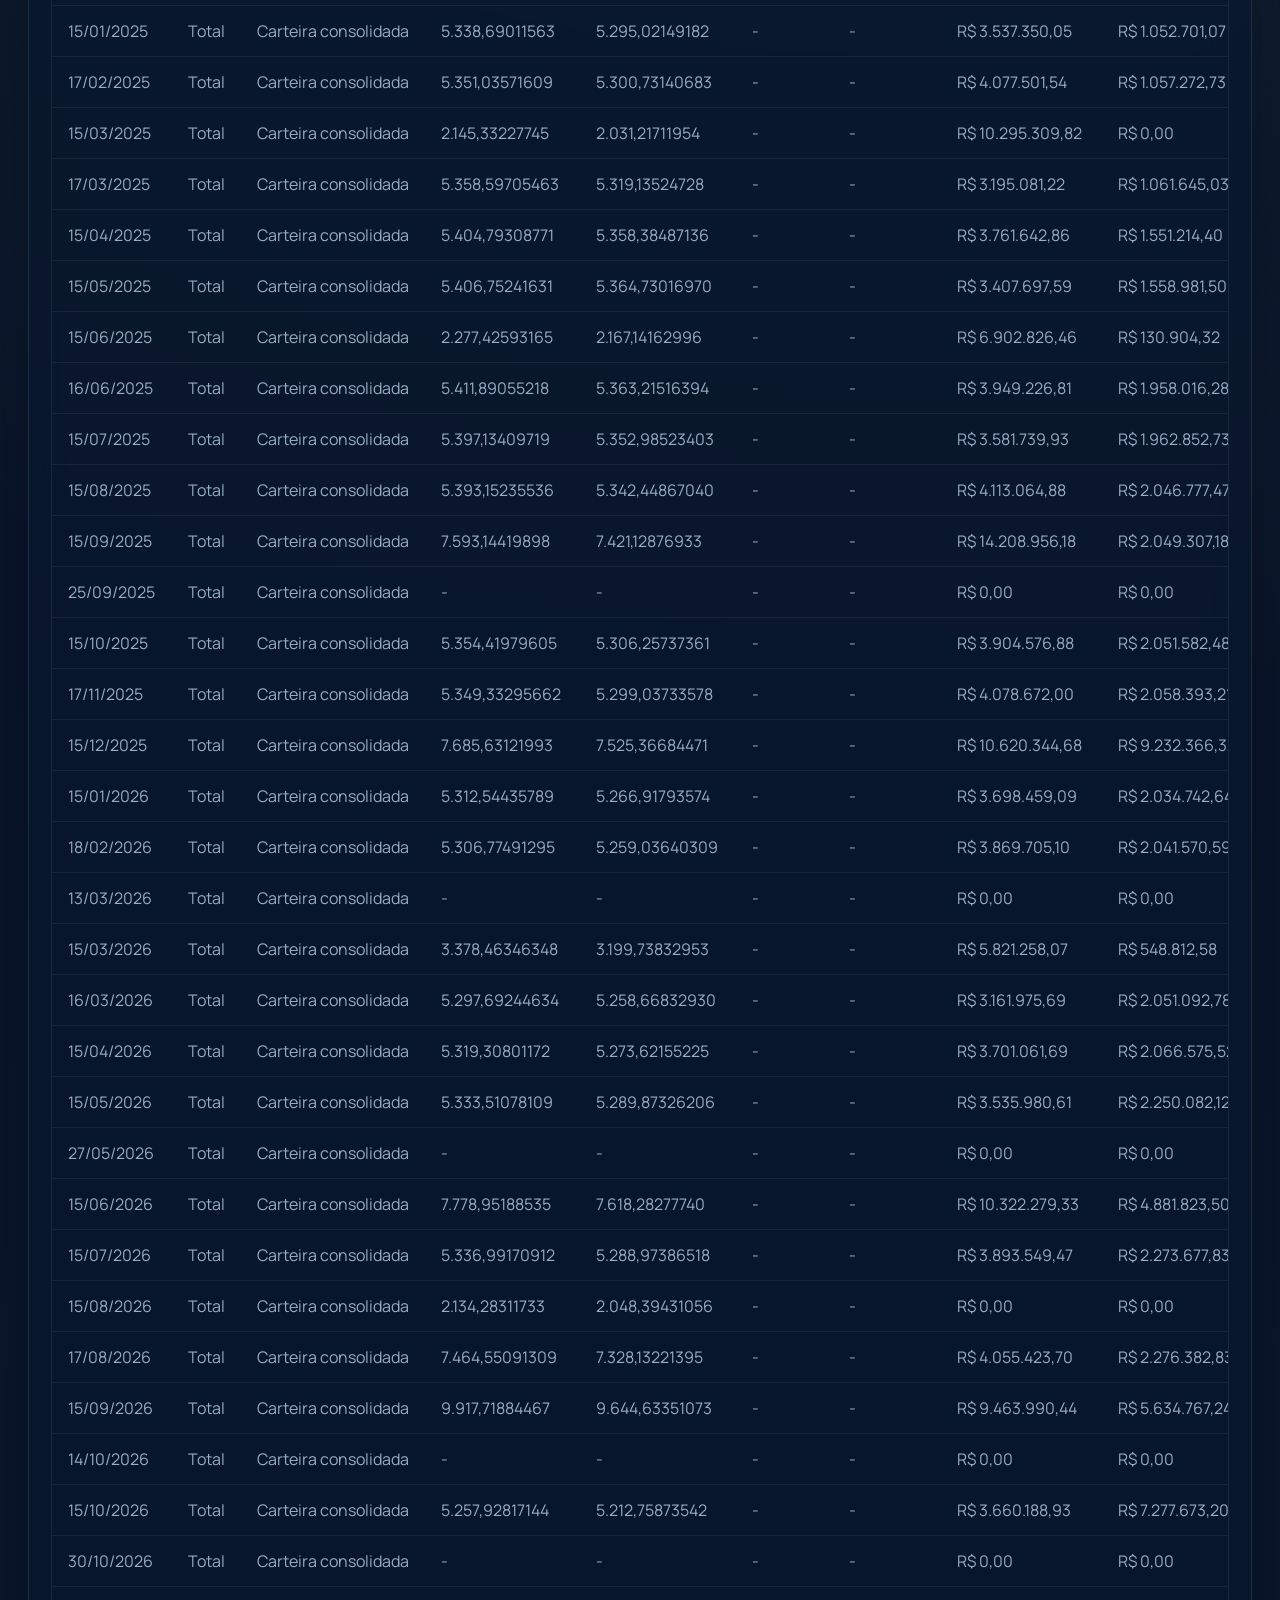
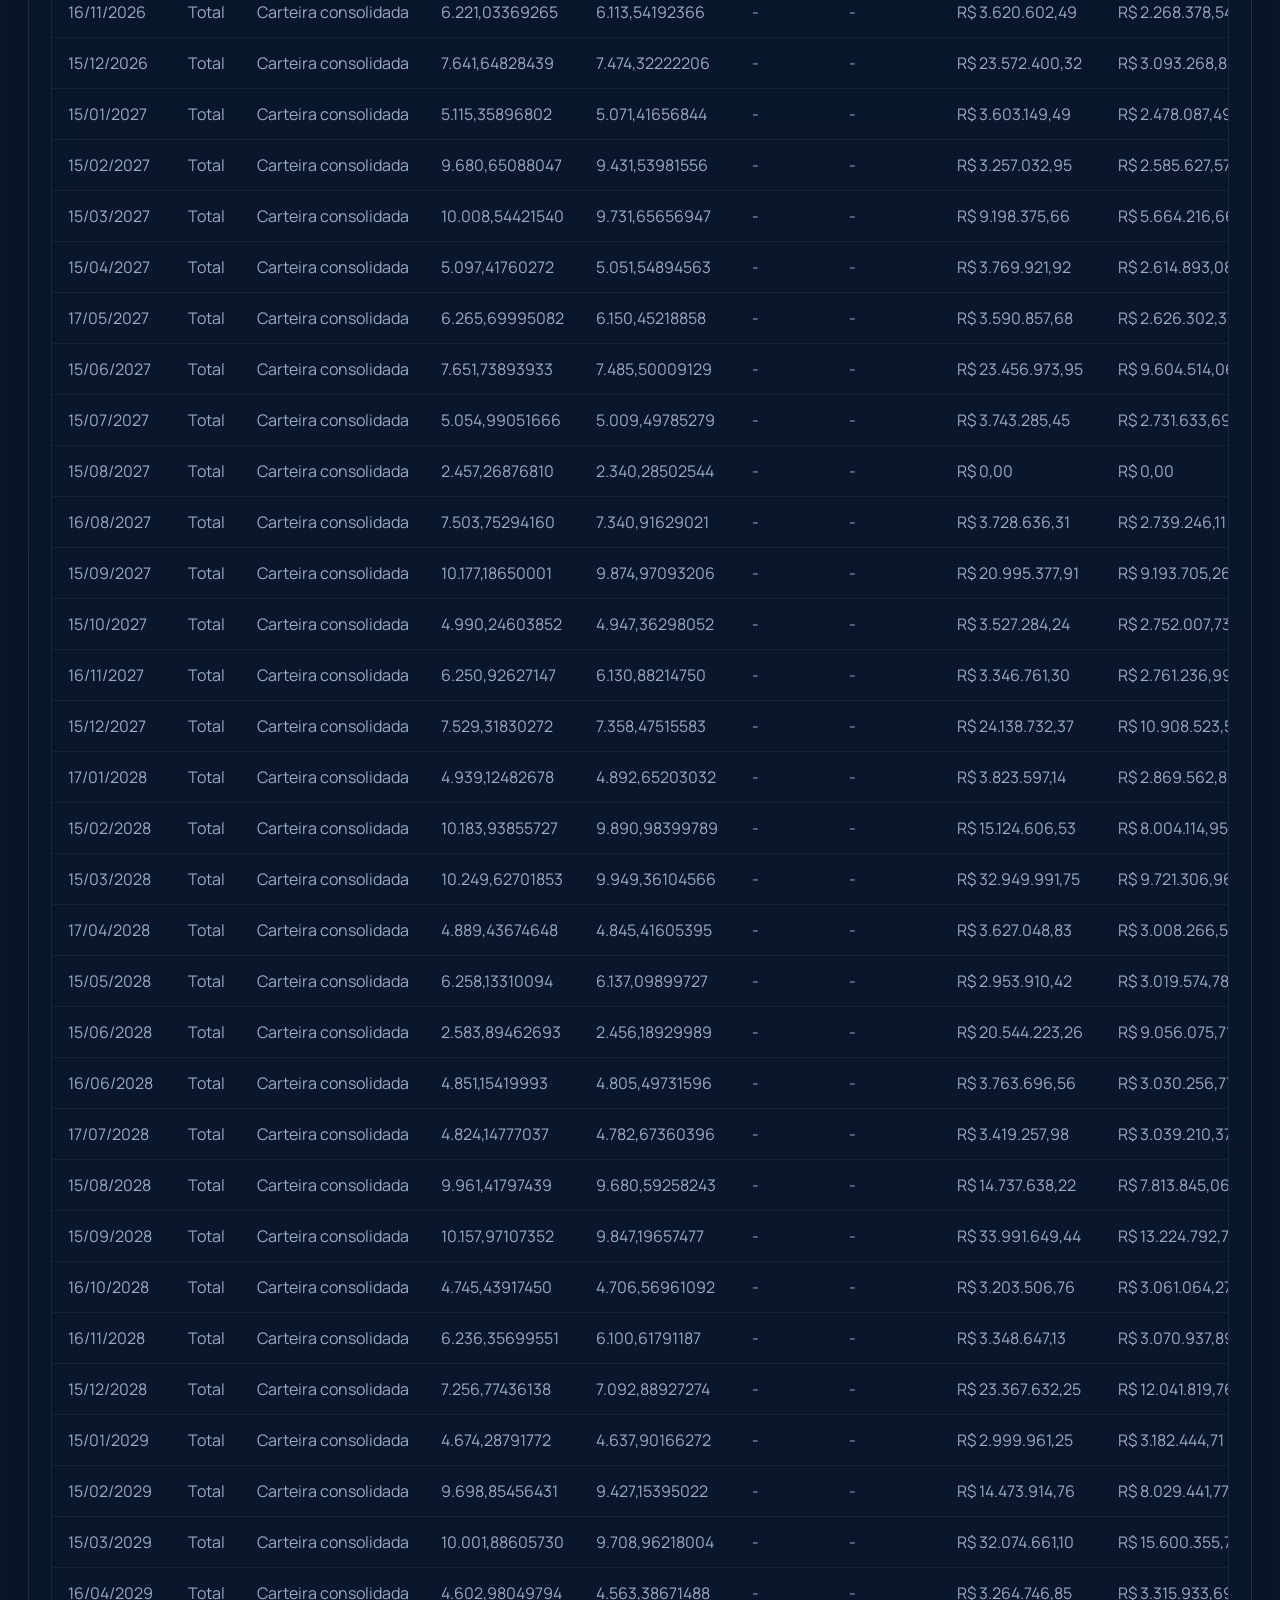
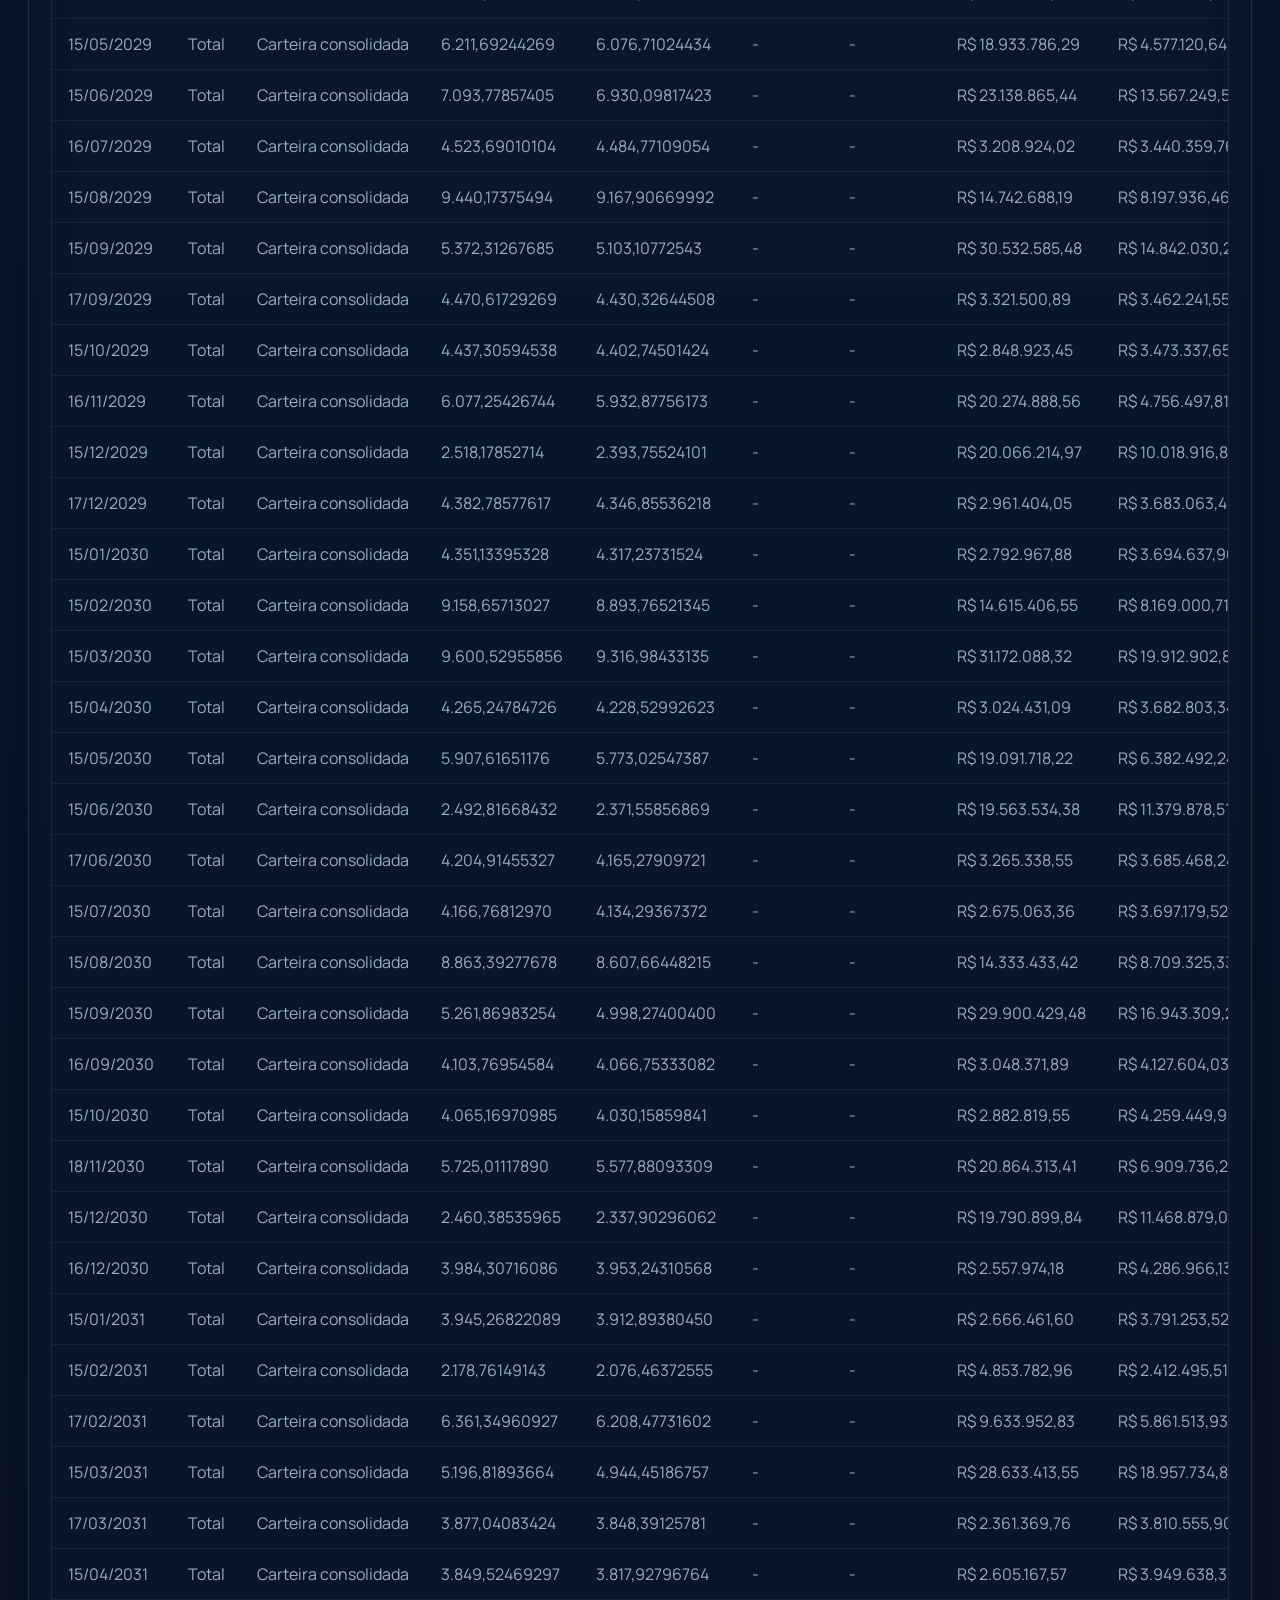
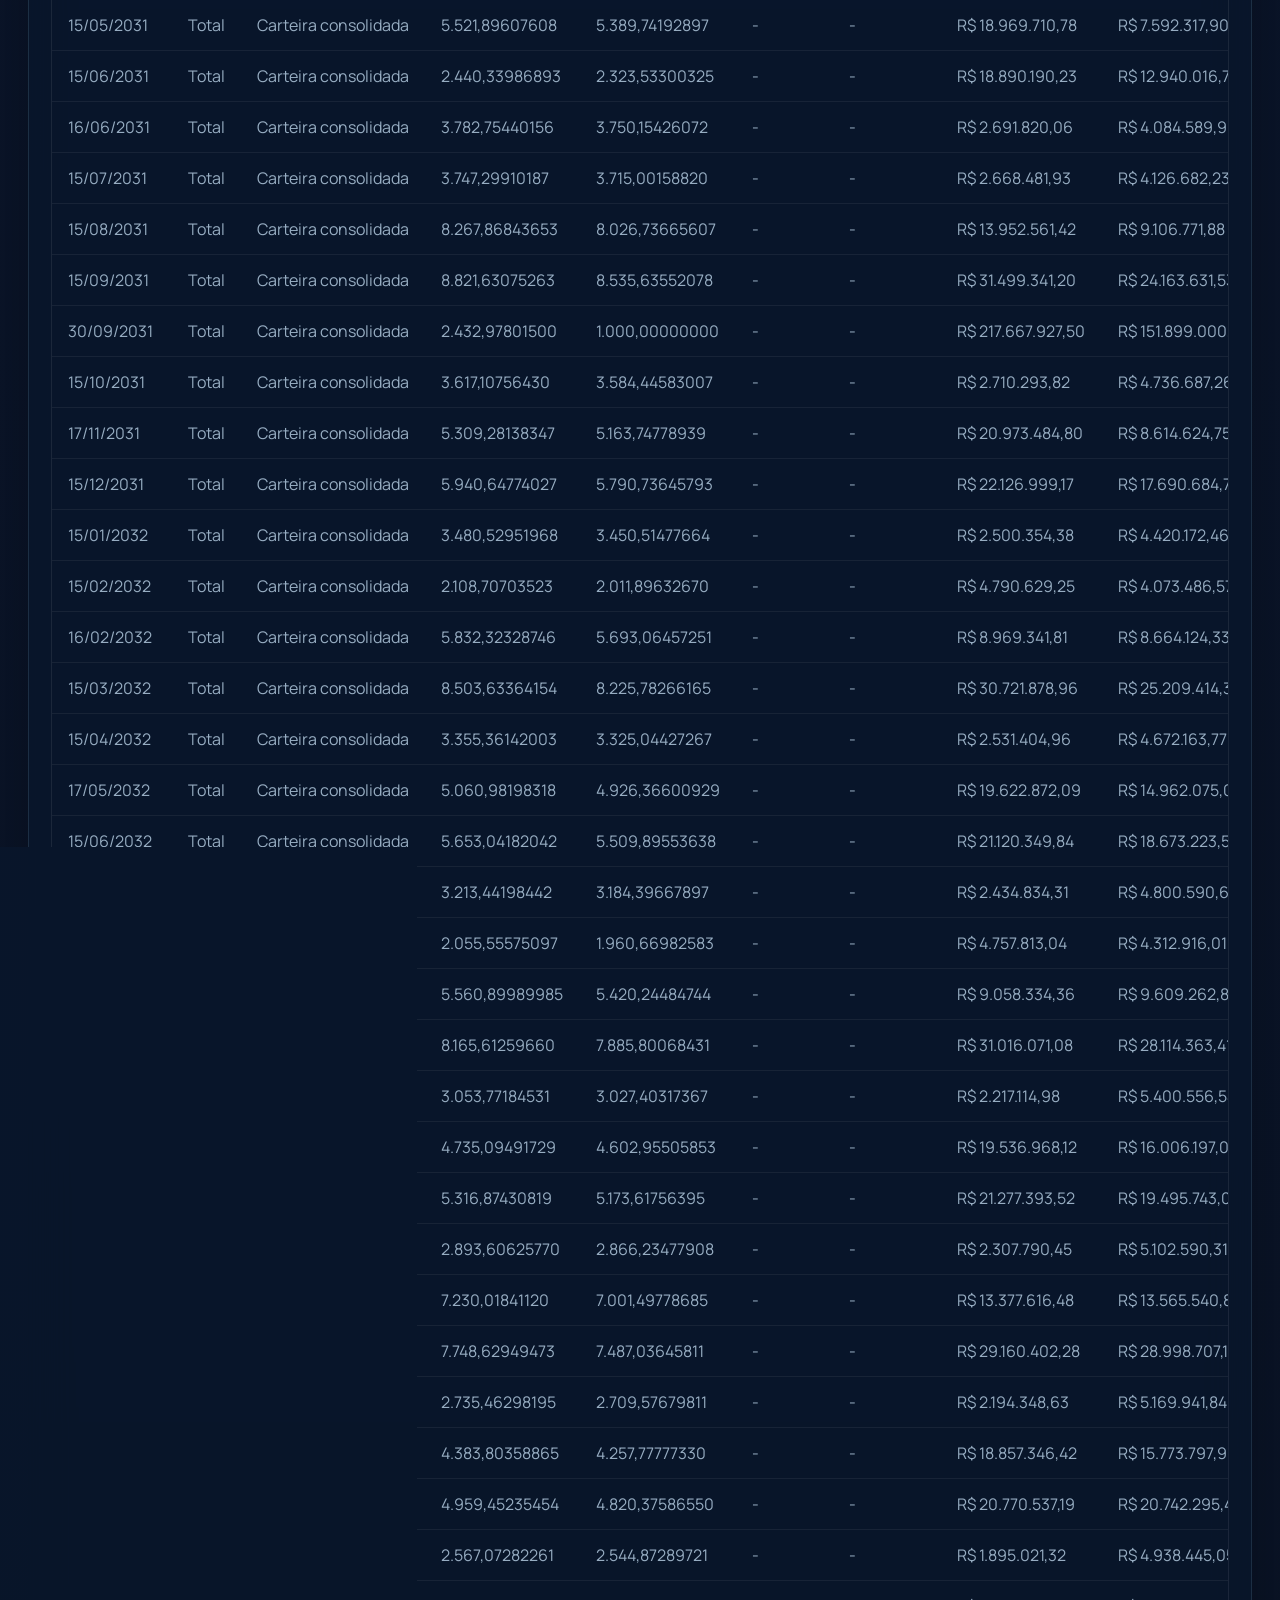
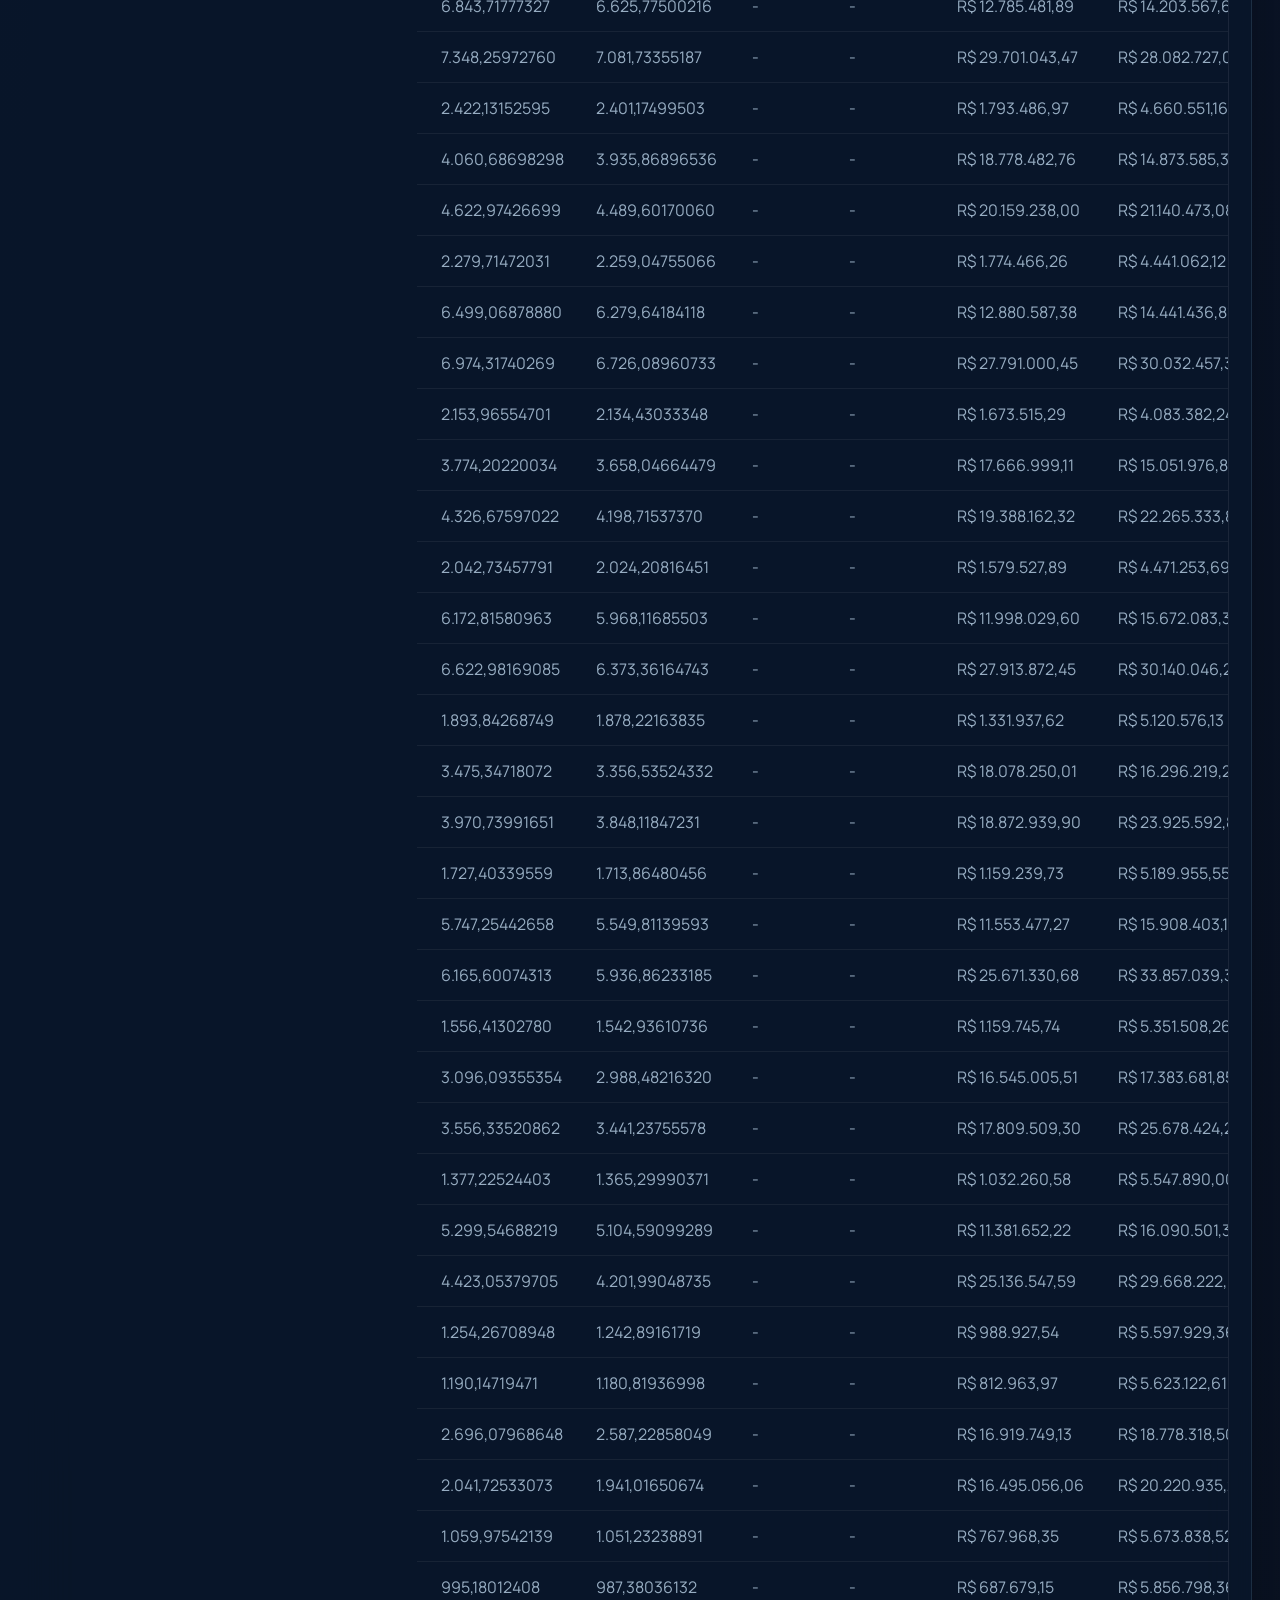
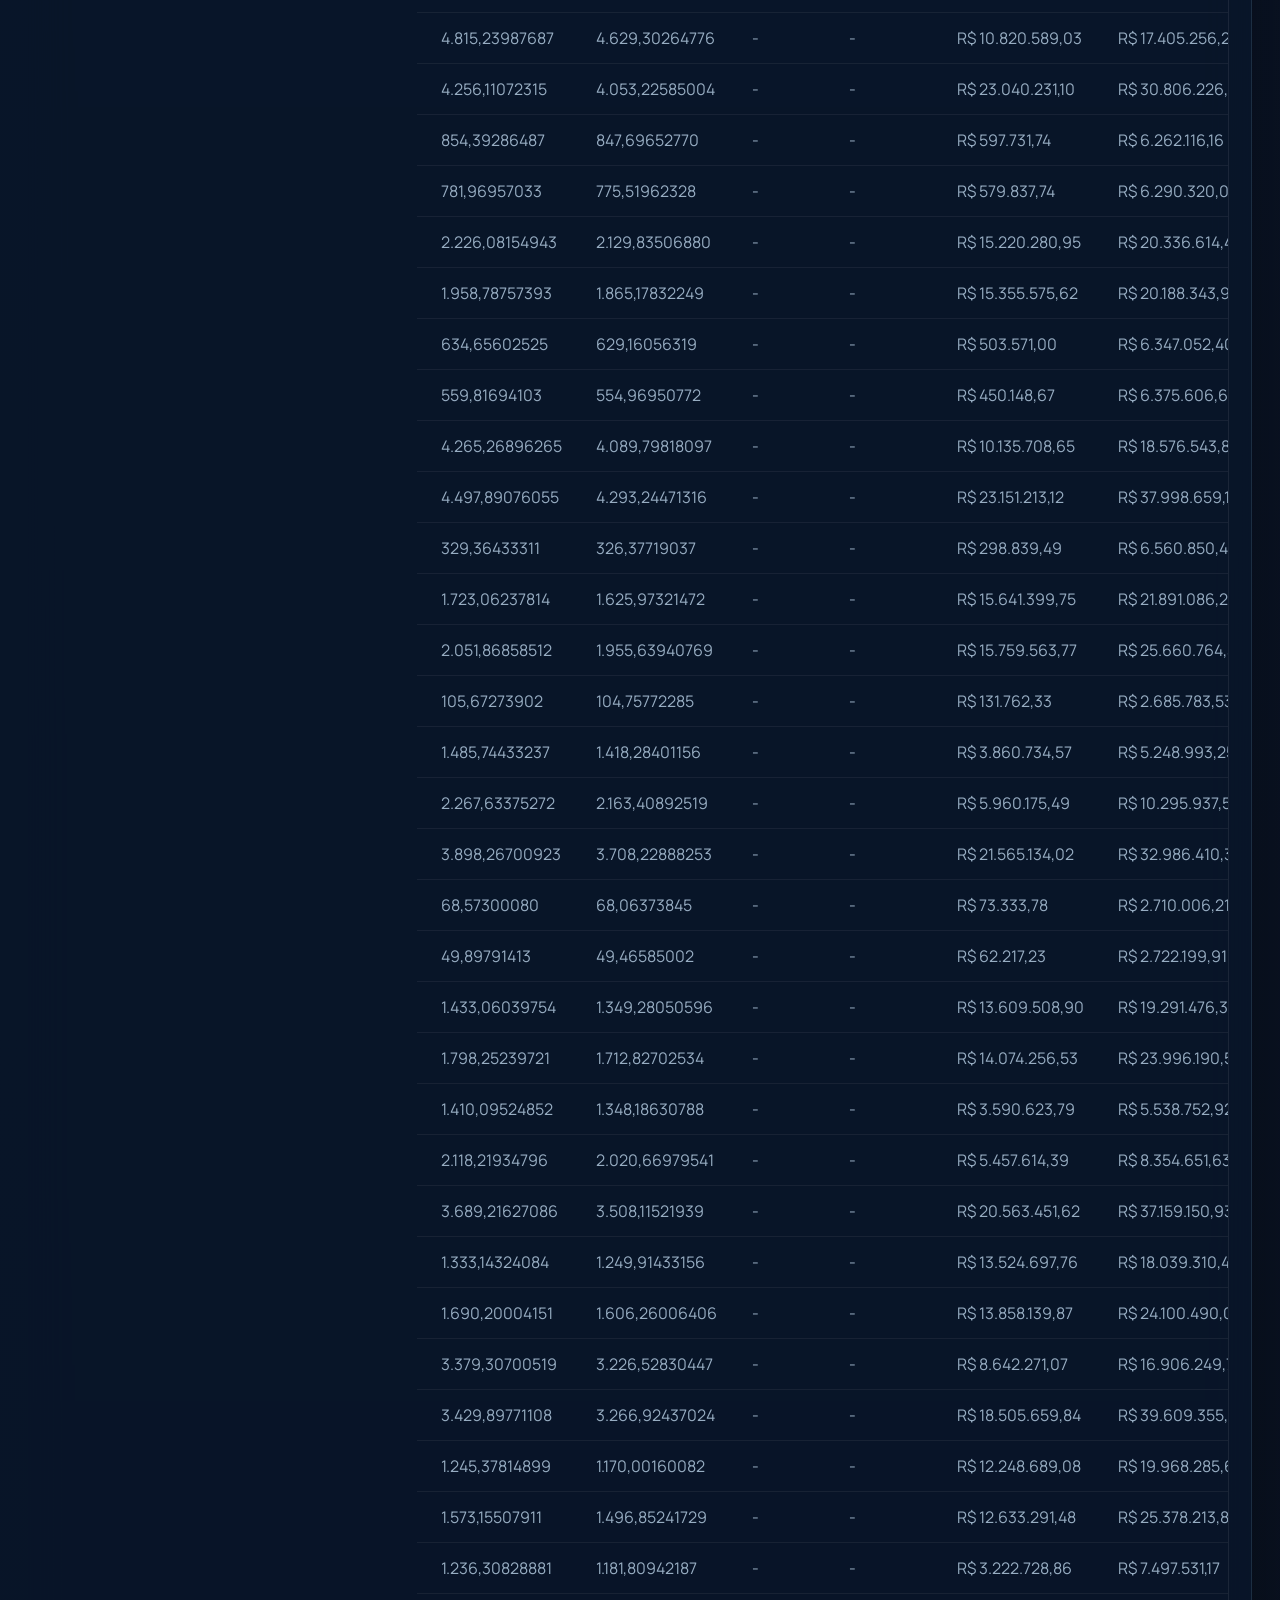
==== commit e12f49a0: "Adiciona calendario de PMTs e cabecalho com logo AXS" ====
--- a/index.html
+++ b/index.html
@@ -8,10 +8,11 @@
   <link rel="preconnect" href="https://fonts.gstatic.com" crossorigin>
   <link href="https://fonts.googleapis.com/css2?family=Space+Grotesk:wght@400;500;700&family=Manrope:wght@400;500;600;700;800&display=swap" rel="stylesheet">
   <link rel="stylesheet" href="./dashboard.css">
+  <link rel="stylesheet" href="./navigation.css">
 </head>
 <body>
   <div class="page-shell">
-    <nav class="workspace-nav" aria-label="Áreas do dashboard"><a class="workspace-brand" href="./index.html">AXS <span>Gestão da dívida</span></a><div><a href="./index.html" aria-current="page">Cálculos</a><a href="./vortx.html">Conciliação Vórtx</a></div></nav>
+    <nav class="workspace-nav" aria-label="Áreas do dashboard"><a class="workspace-brand" href="./index.html" aria-label="AXS Energia · página inicial"><img src="./axs-logo-header.png" alt="AXS Energia" width="126" height="62"></a><div><a href="./index.html" aria-current="page">Cálculos</a><a href="./vortx.html">Conciliação Vórtx</a><a href="./calendario.html">Calendário</a></div></nav>
     <div class="ambient ambient-a"></div>
     <div class="ambient ambient-b"></div>
 
--- a/navigation.css
+++ b/navigation.css
@@ -0,0 +1,11 @@
+.workspace-nav{display:grid;grid-template-columns:minmax(130px,1fr) auto minmax(130px,1fr);align-items:center;gap:20px;margin:0 0 24px;padding:3px 4px 19px;min-height:87px;border-bottom:1px solid var(--panel-border);position:relative;z-index:1}
+.workspace-nav .workspace-brand{display:inline-flex;align-items:center;justify-content:flex-start;width:126px;height:64px;padding:0}
+.workspace-brand img{display:block;width:126px;height:62px;object-fit:contain;filter:invert(1) hue-rotate(180deg)}
+.workspace-nav>div{display:flex;justify-content:center;align-items:center;gap:6px;grid-column:2;background:#0c1e31b3;border:1px solid #b6d6ef14;border-radius:14px;padding:5px}
+.workspace-nav a{color:var(--muted);text-decoration:none;font-weight:700}
+.workspace-nav>div>a{font-size:12px;border-radius:10px;padding:11px 19px;white-space:nowrap;text-align:center;transition:background .15s,color .15s}
+.workspace-nav>div>a:hover{color:var(--text);background:#ffffff08}
+.workspace-nav a[aria-current=page]{background:rgba(115,240,197,.12);color:var(--accent);box-shadow:inset 0 0 0 1px rgba(115,240,197,.2)}
+.workspace-nav a:focus-visible{outline:2px solid var(--accent);outline-offset:3px}
+@media(max-width:760px){.workspace-nav{grid-template-columns:1fr;justify-items:center;gap:12px;padding-bottom:18px}.workspace-nav .workspace-brand{width:112px;height:54px}.workspace-brand img{width:112px;height:54px}.workspace-nav>div{grid-column:1;max-width:100%;gap:3px;justify-content:center}.workspace-nav>div>a{font-size:11px;padding:11px 13px;flex:initial}}
+@media(max-width:380px){.workspace-nav>div>a{font-size:10px;padding:11px 9px}}
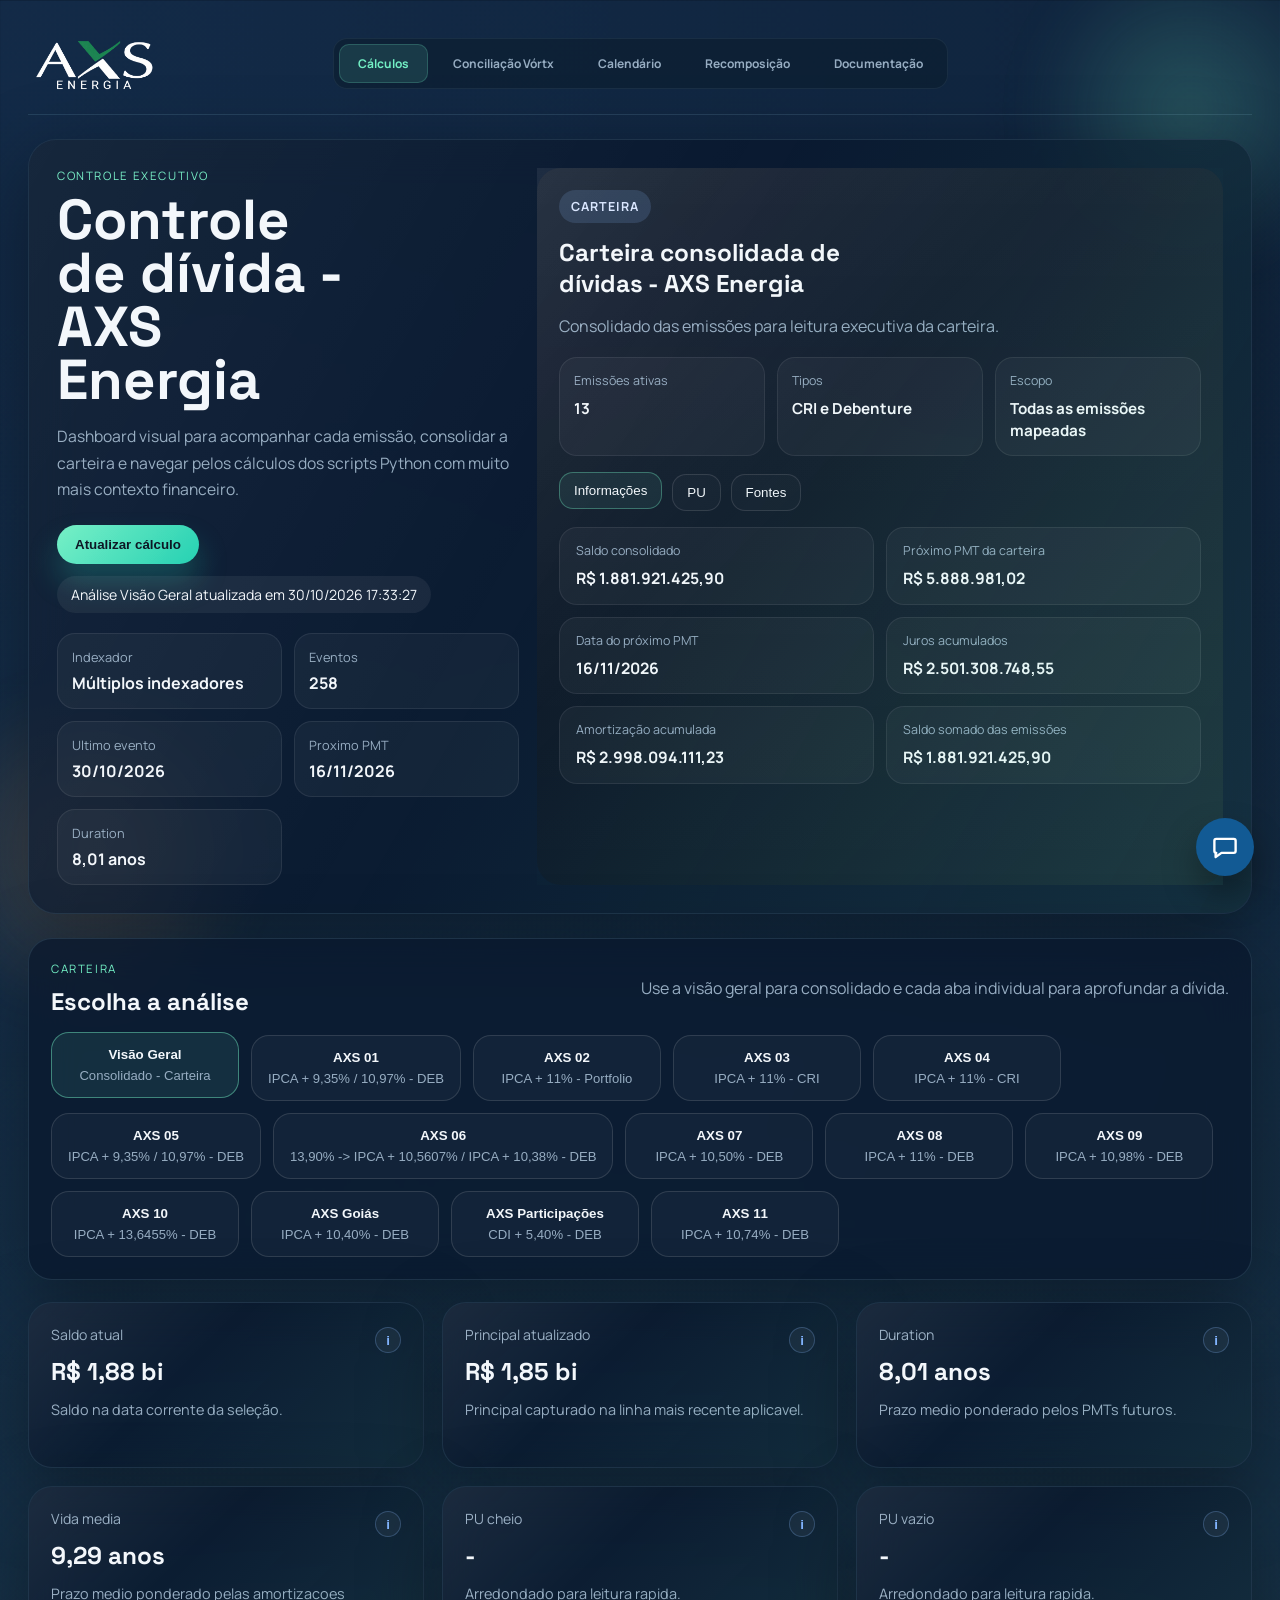
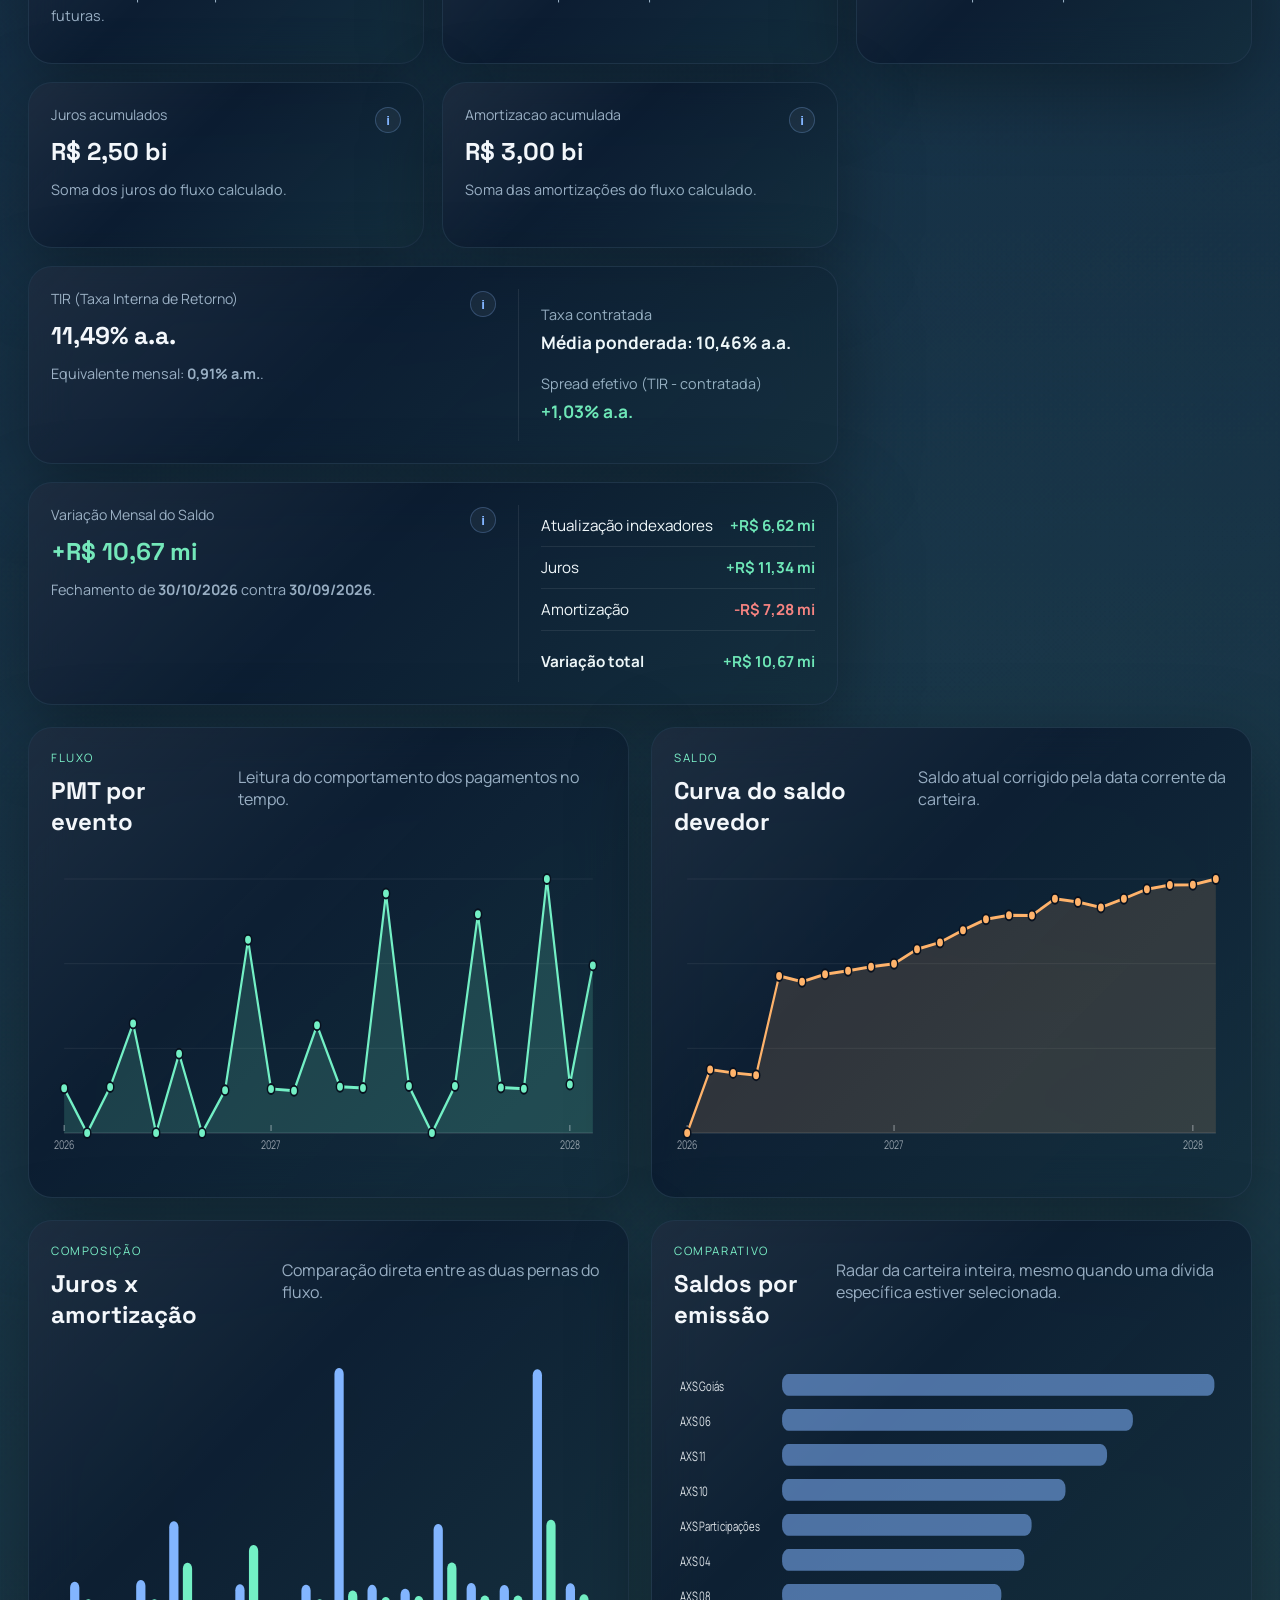
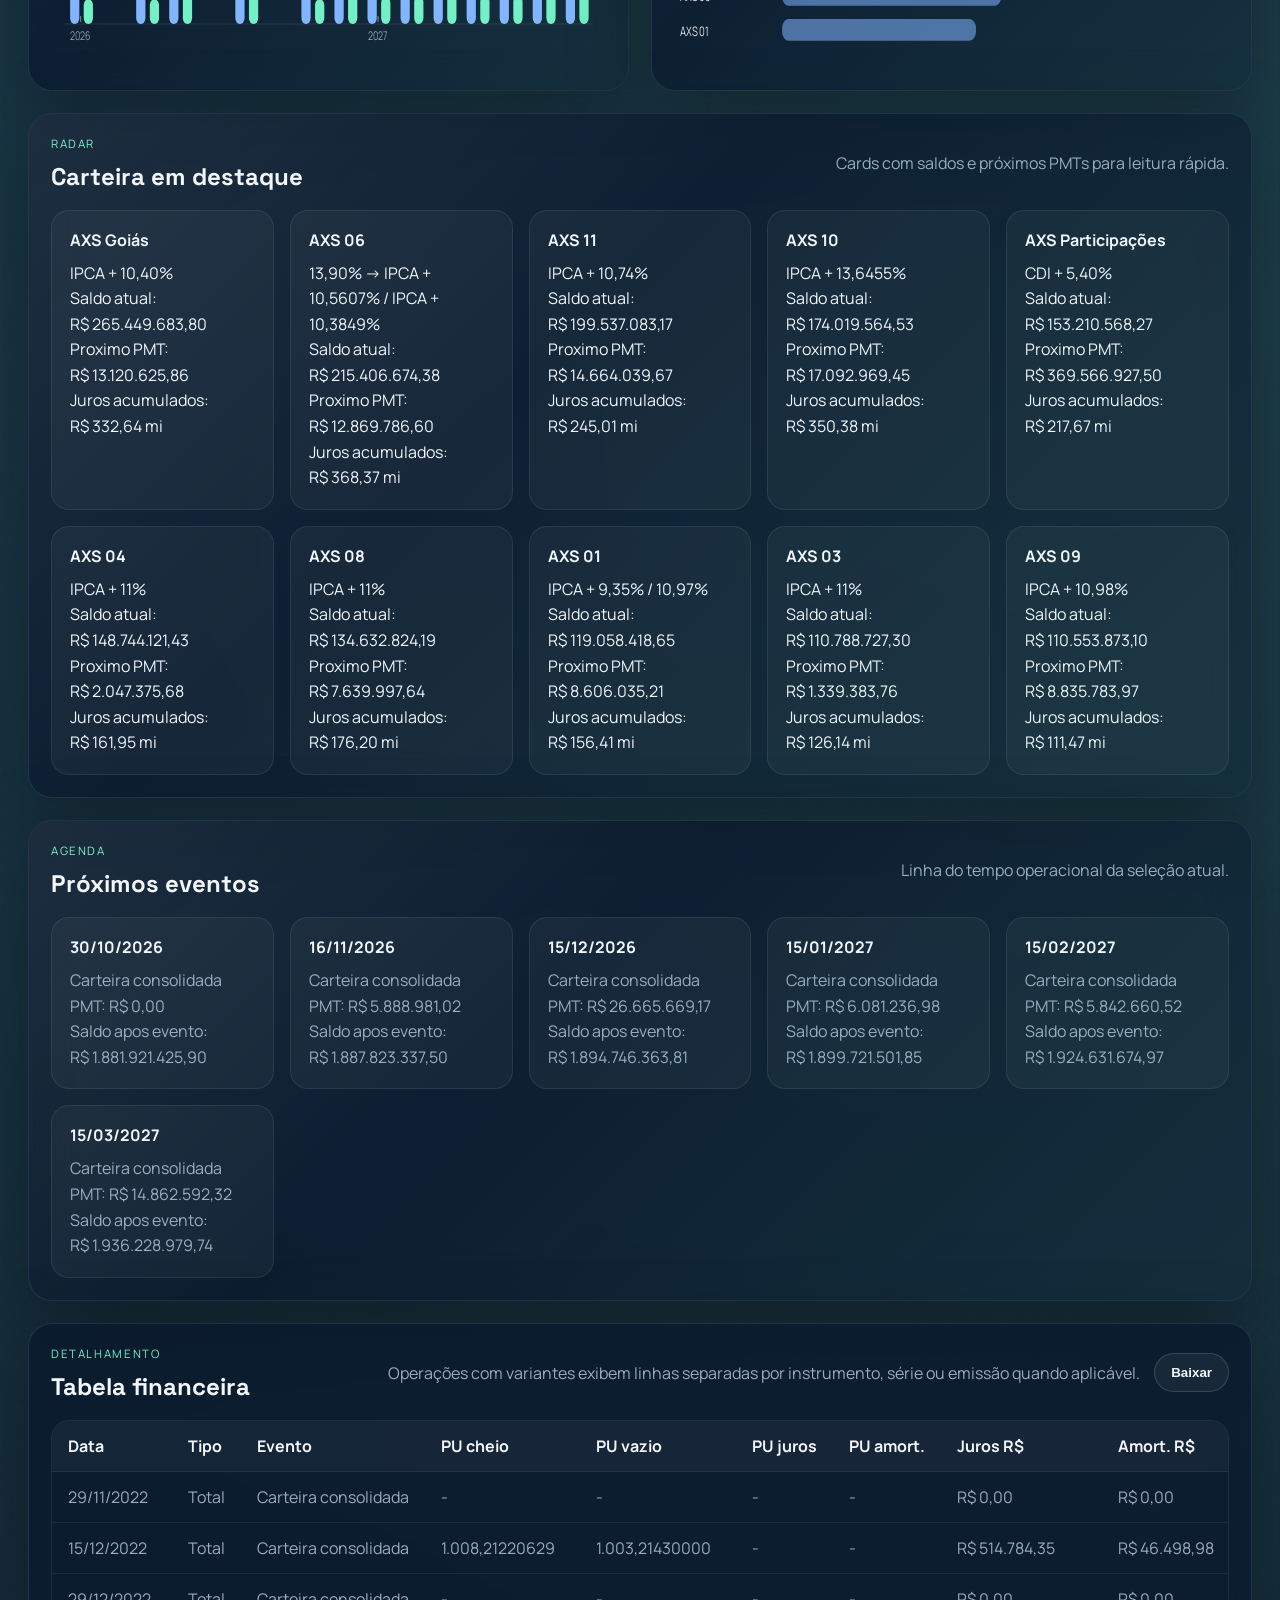
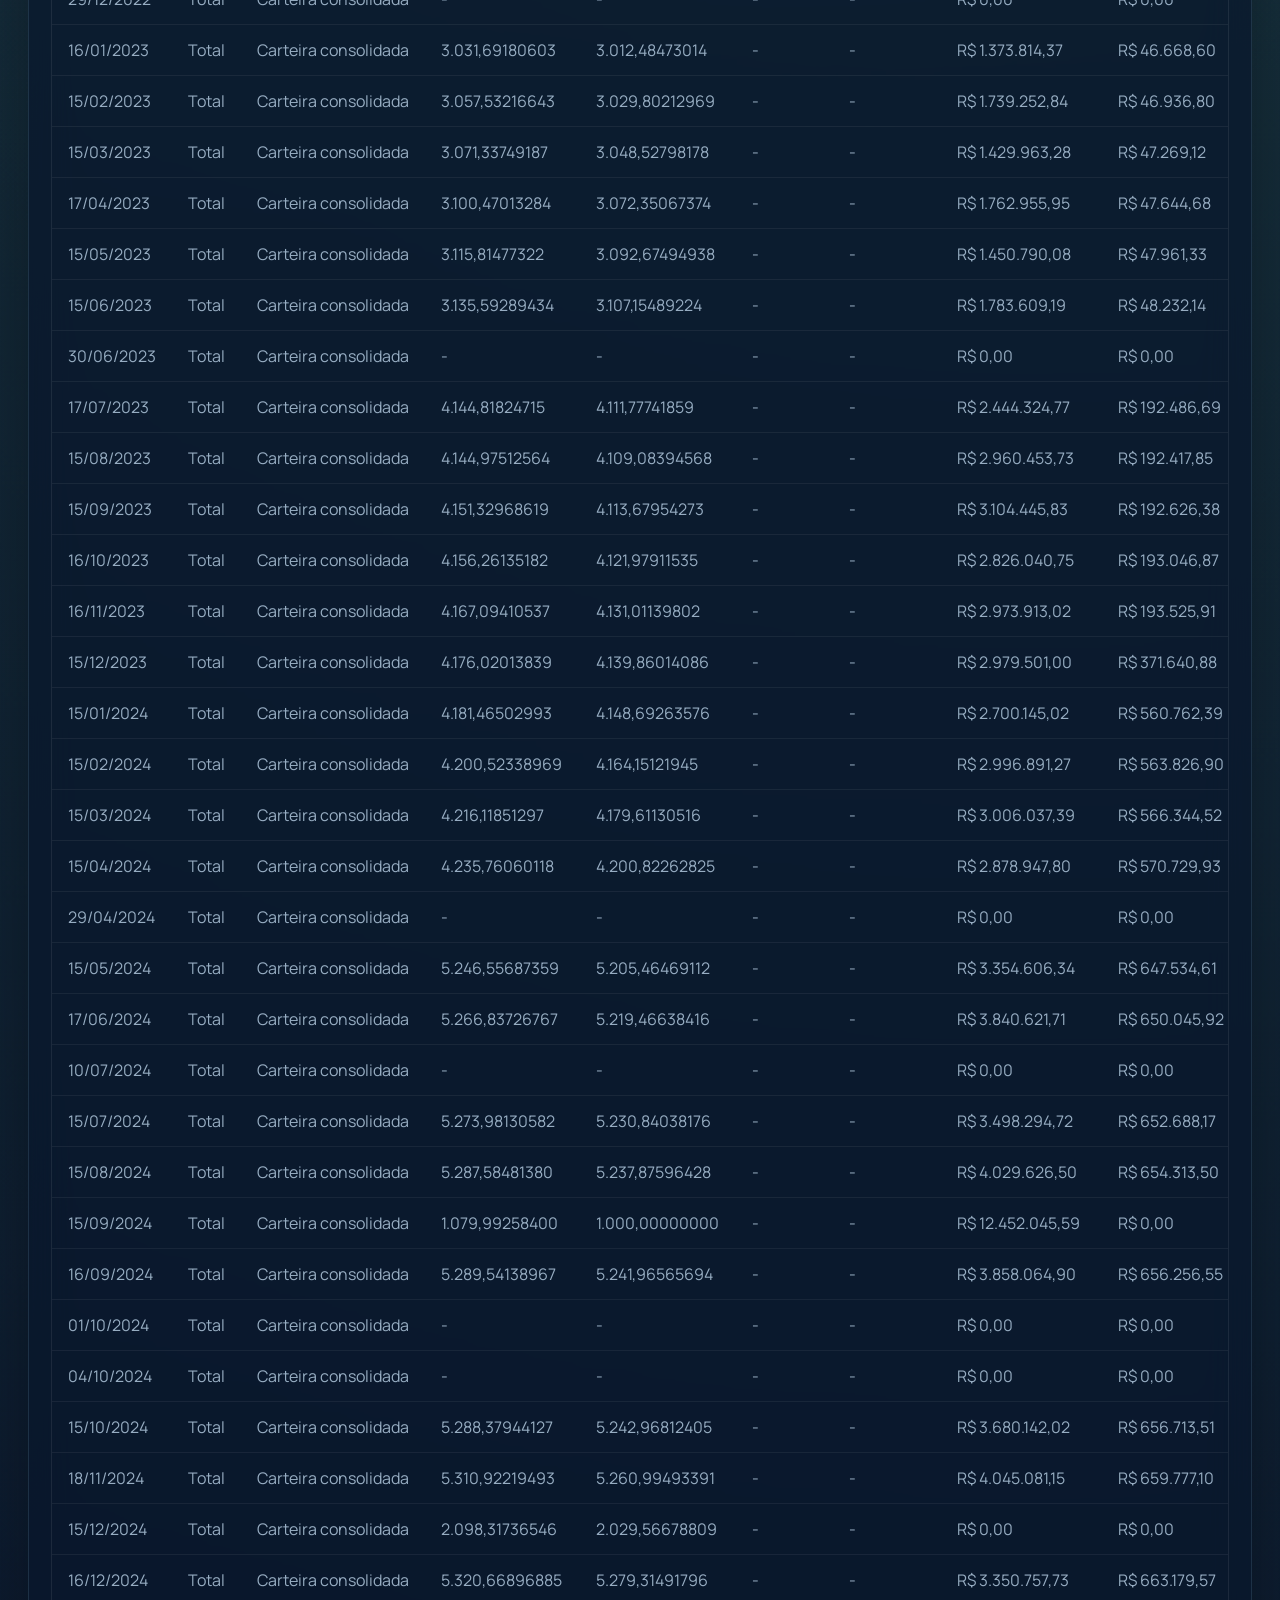
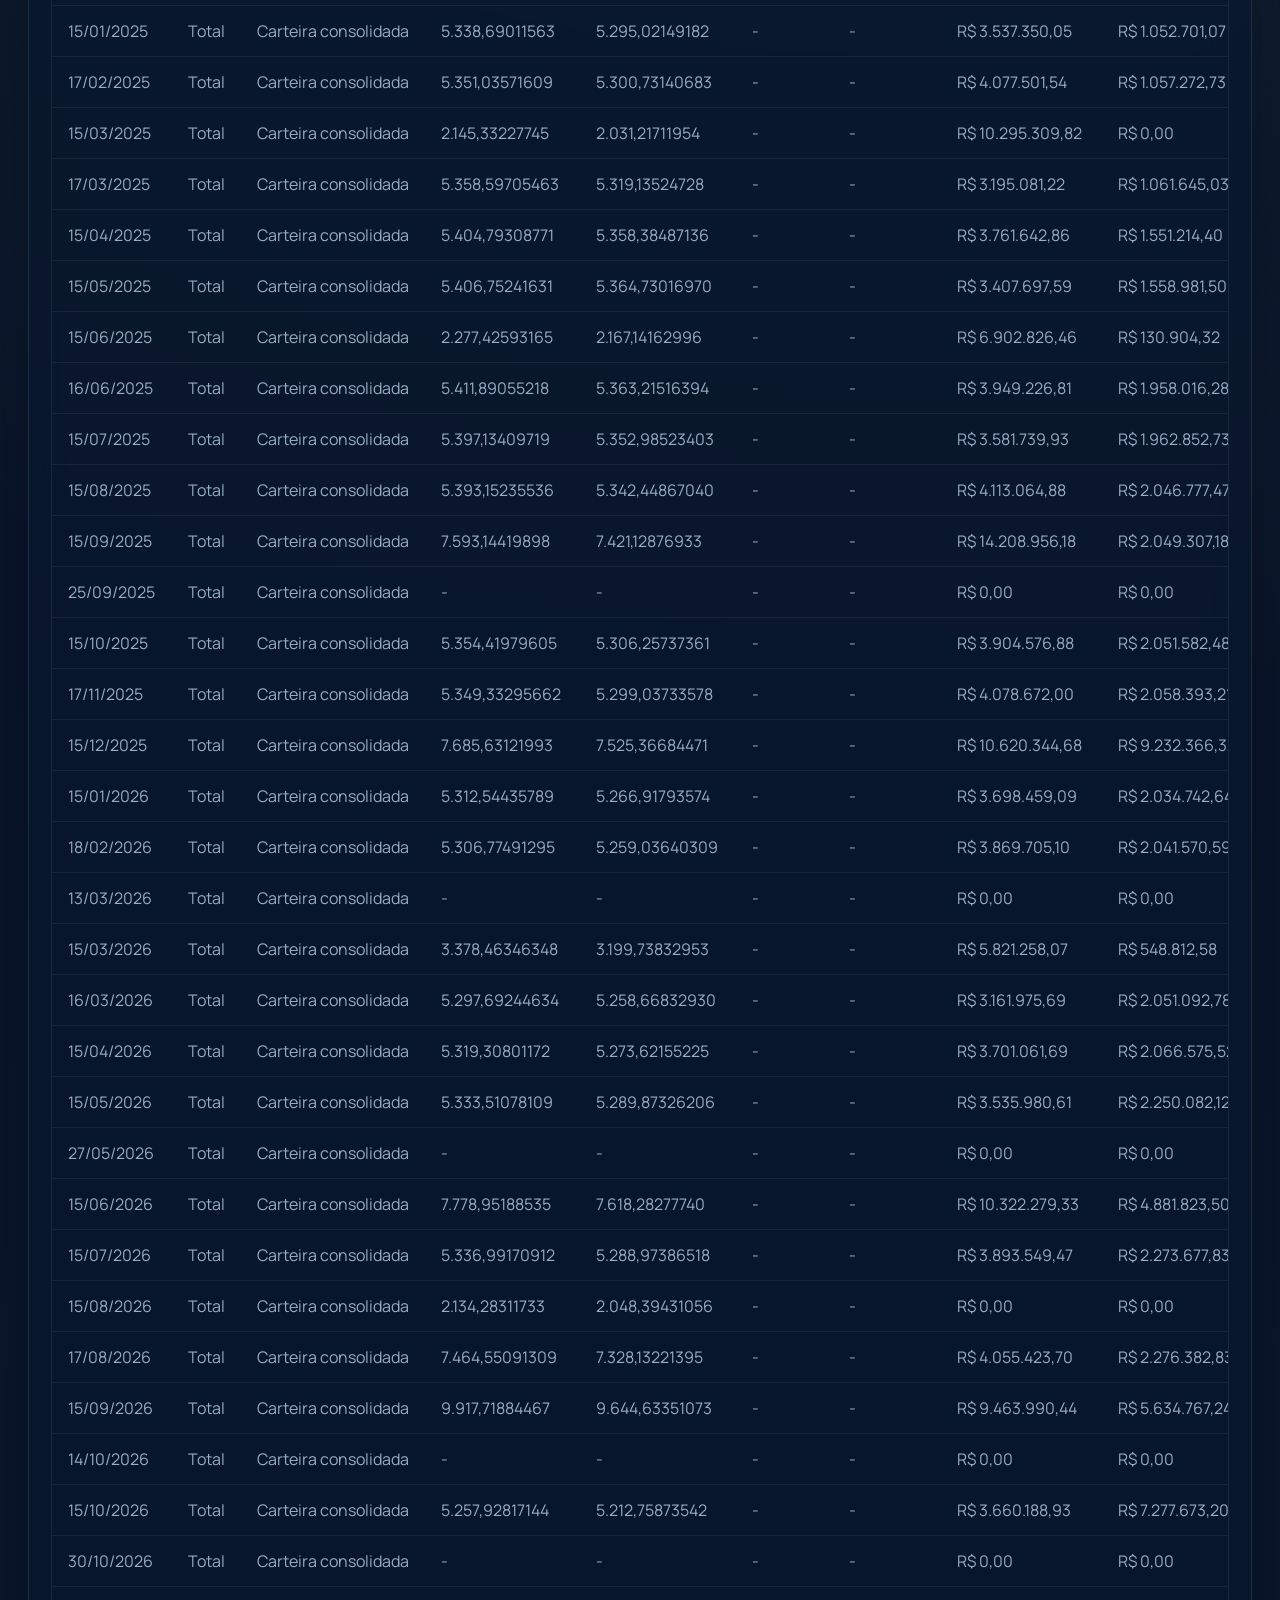
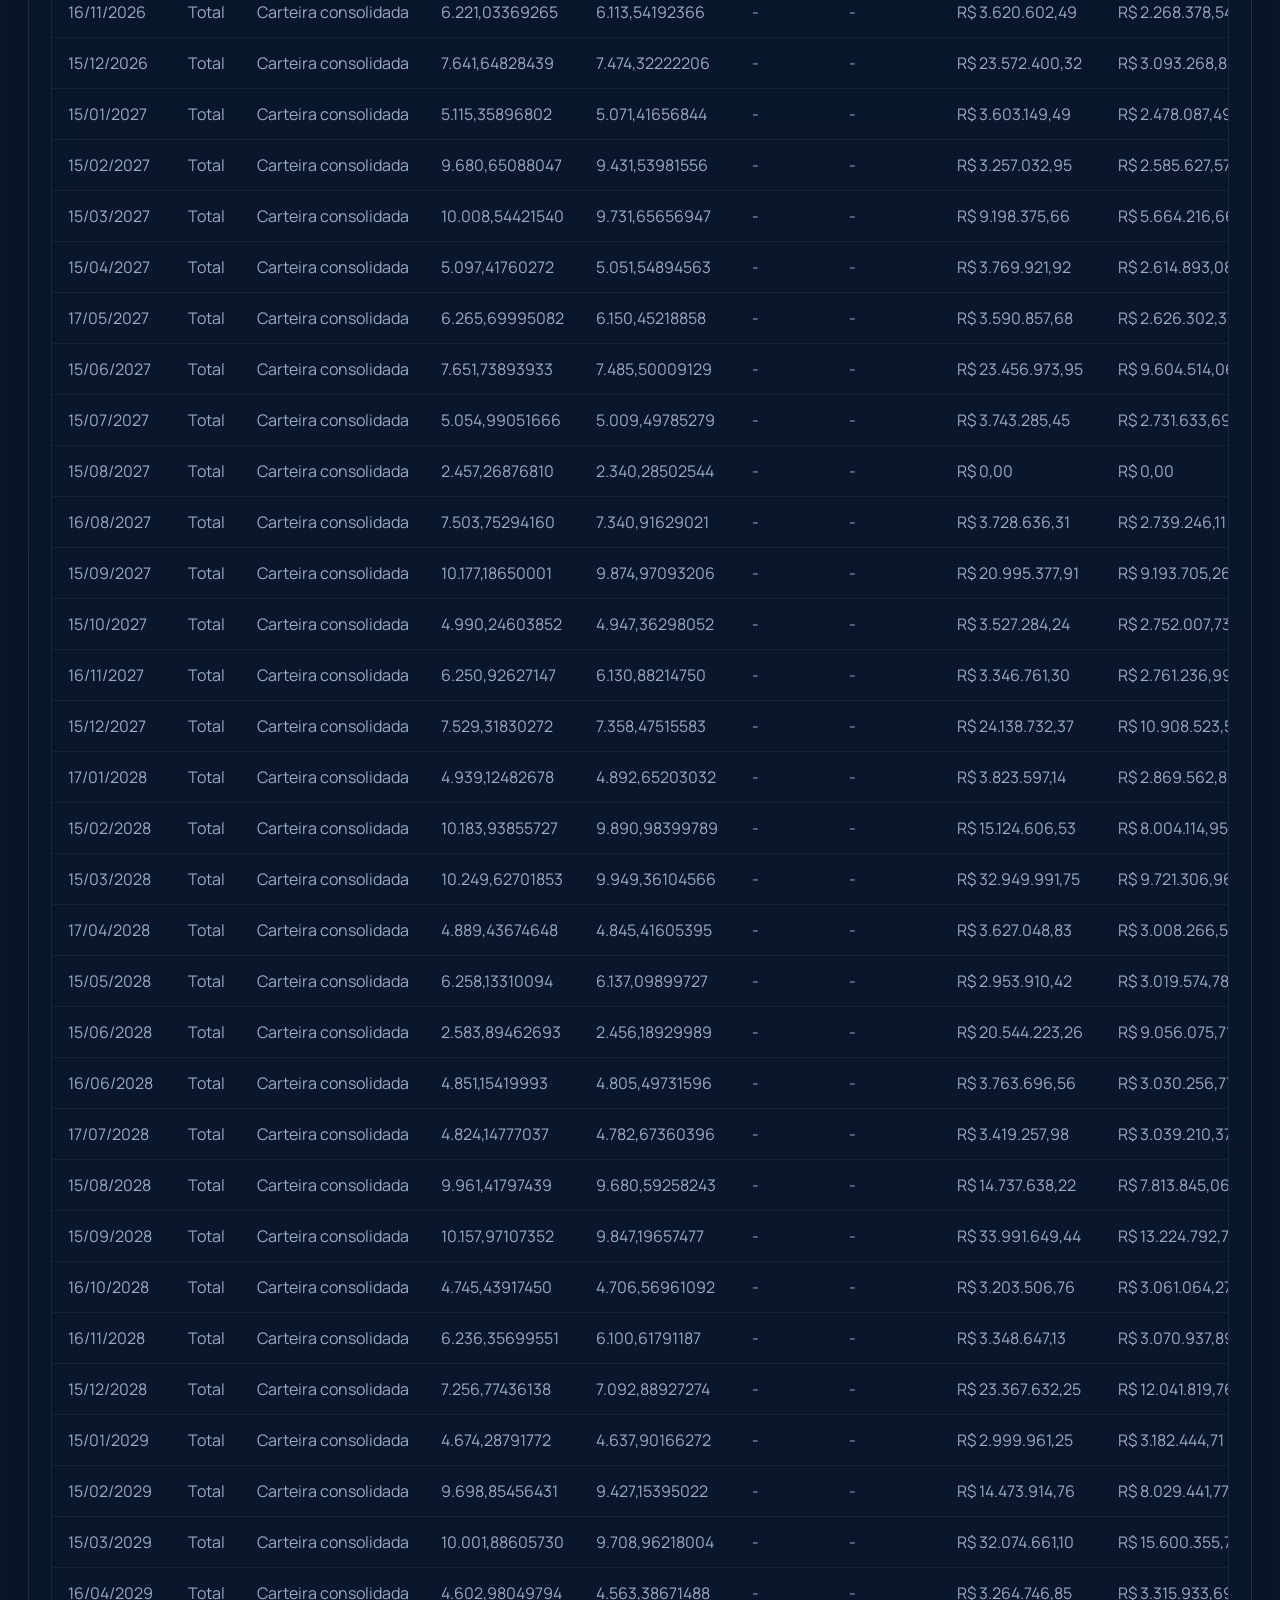
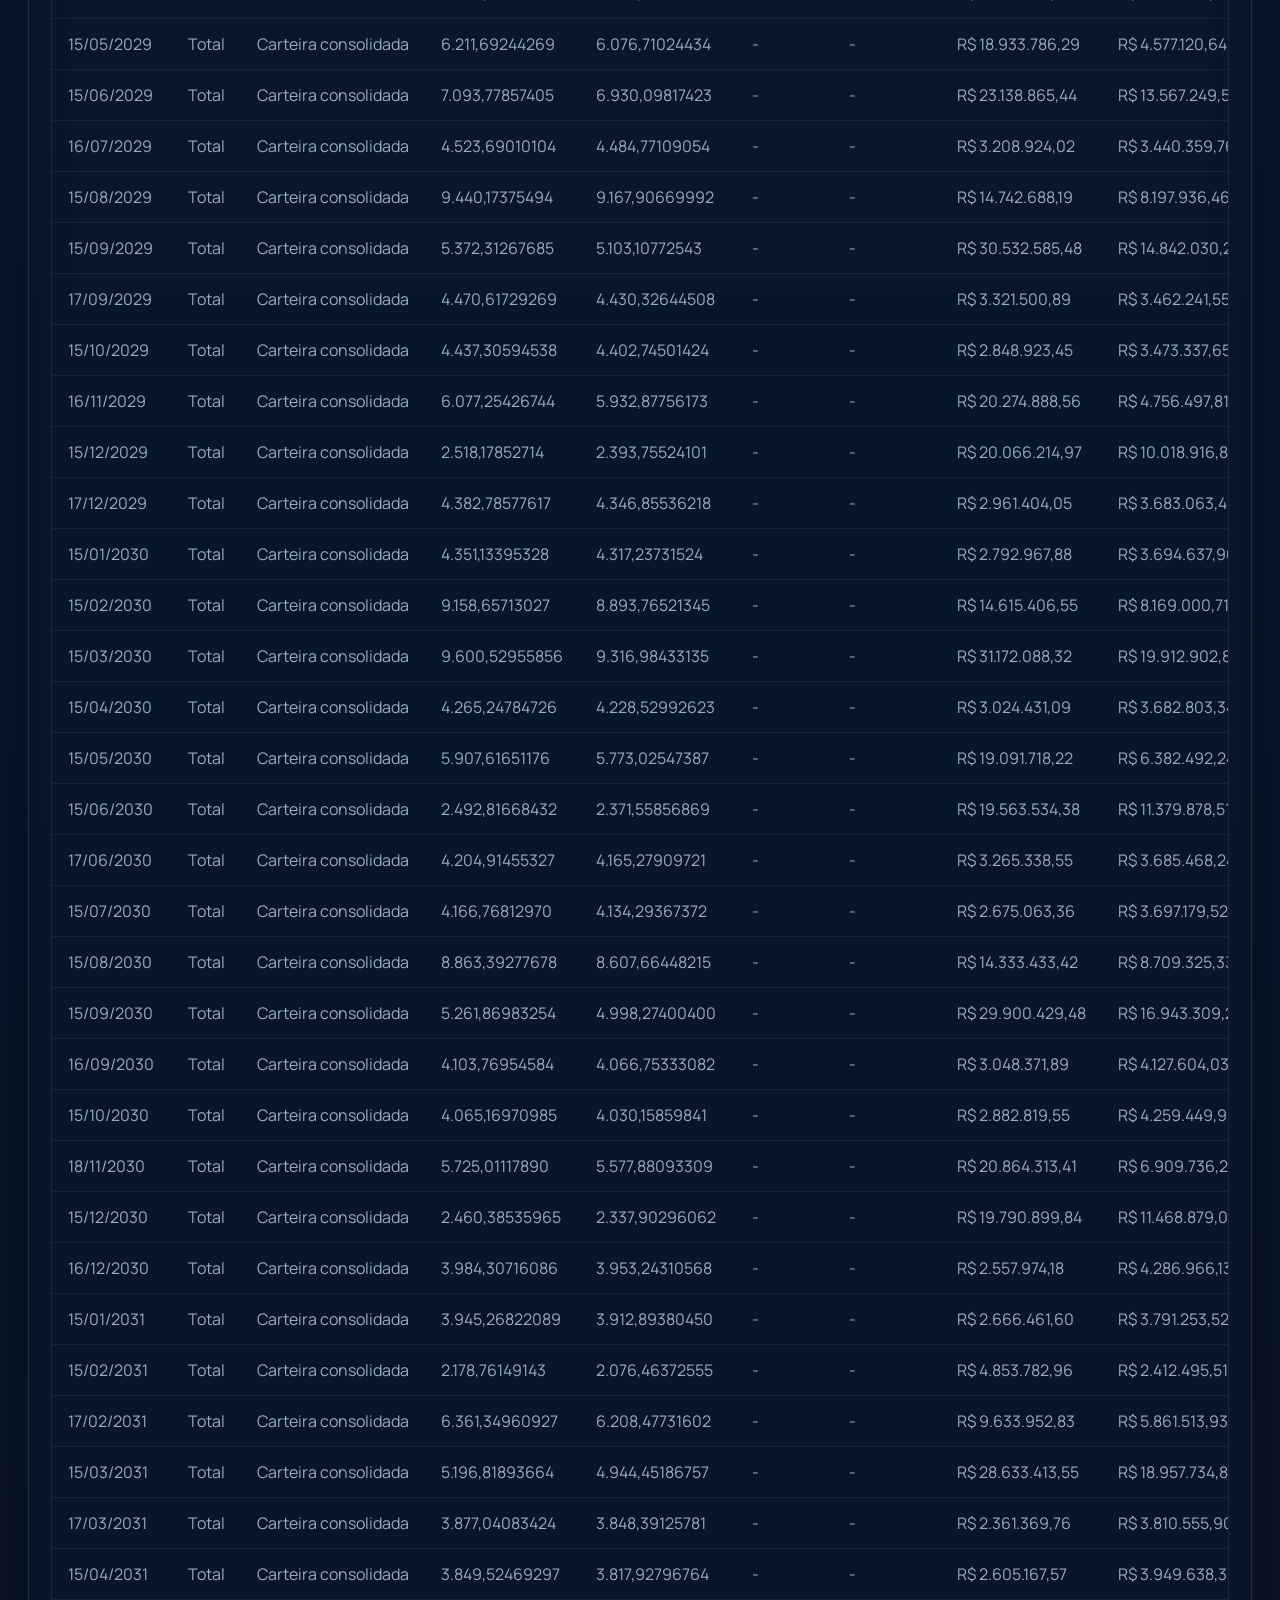
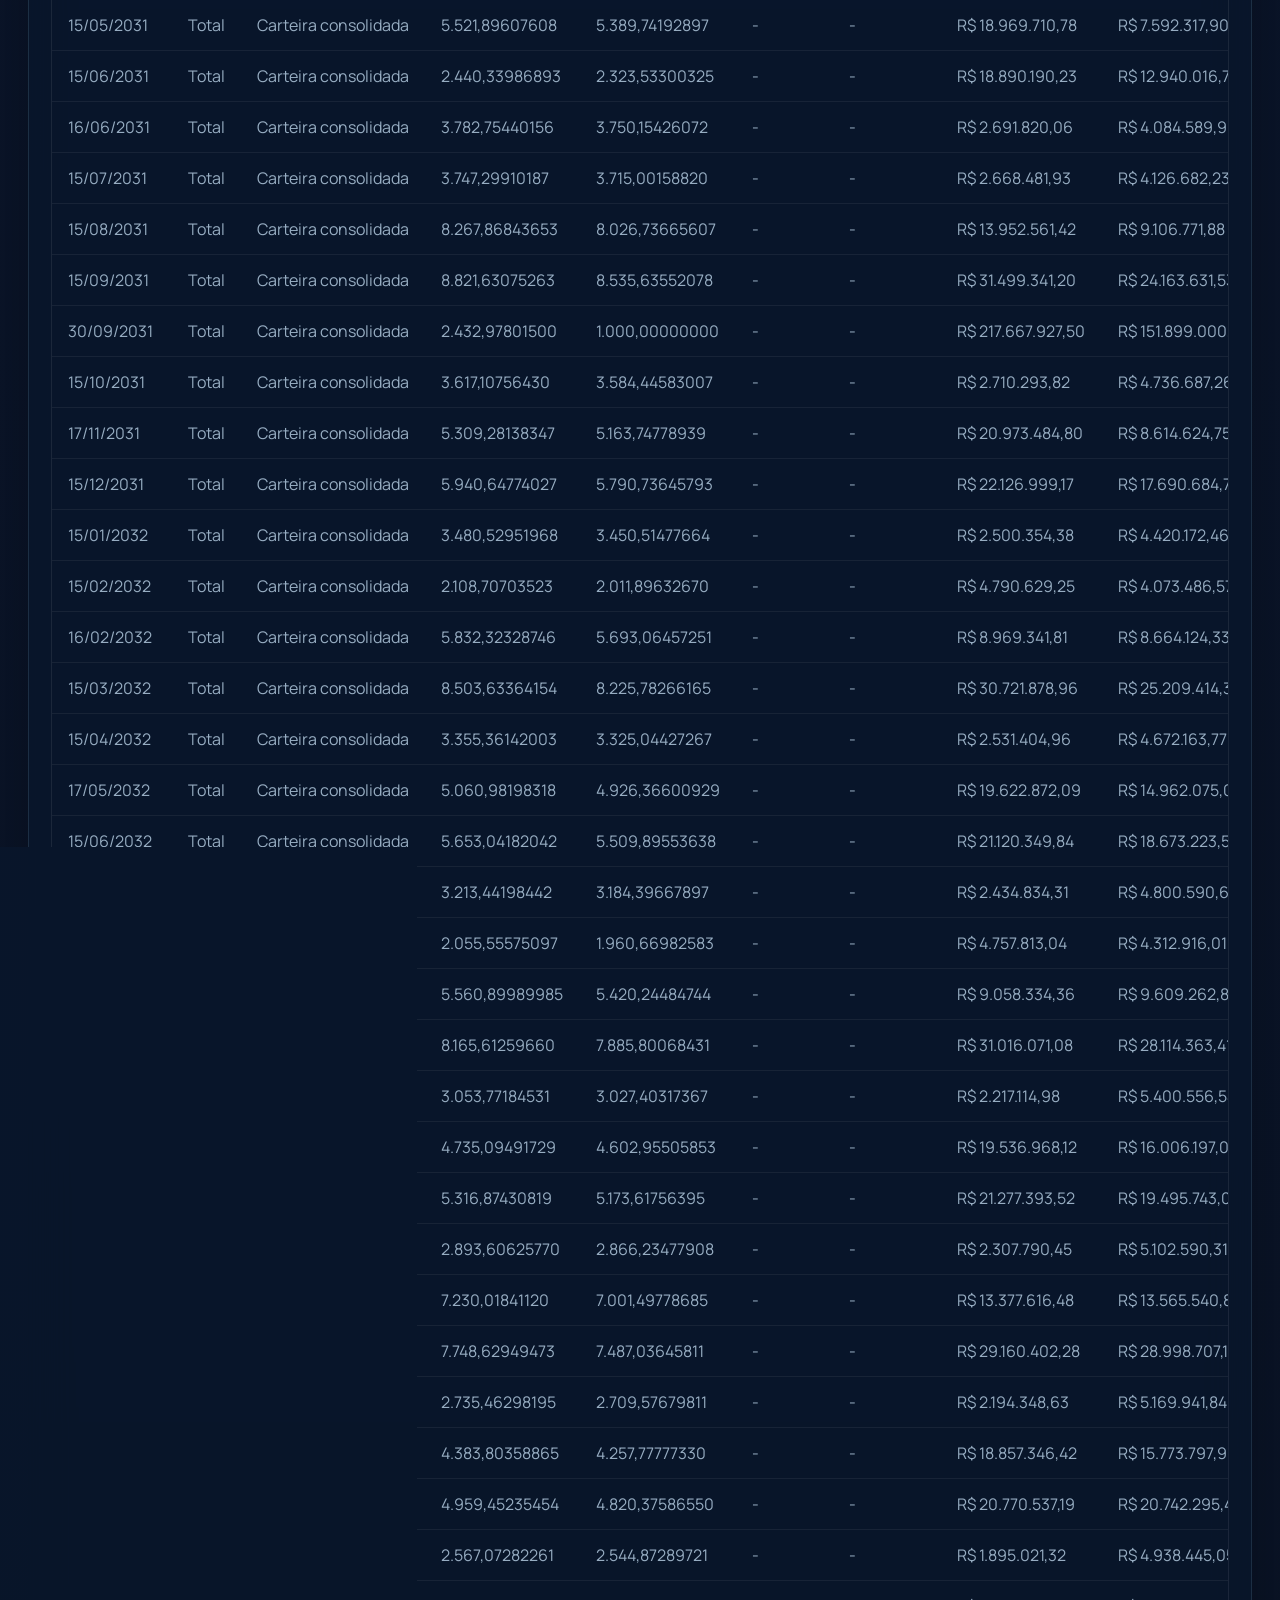
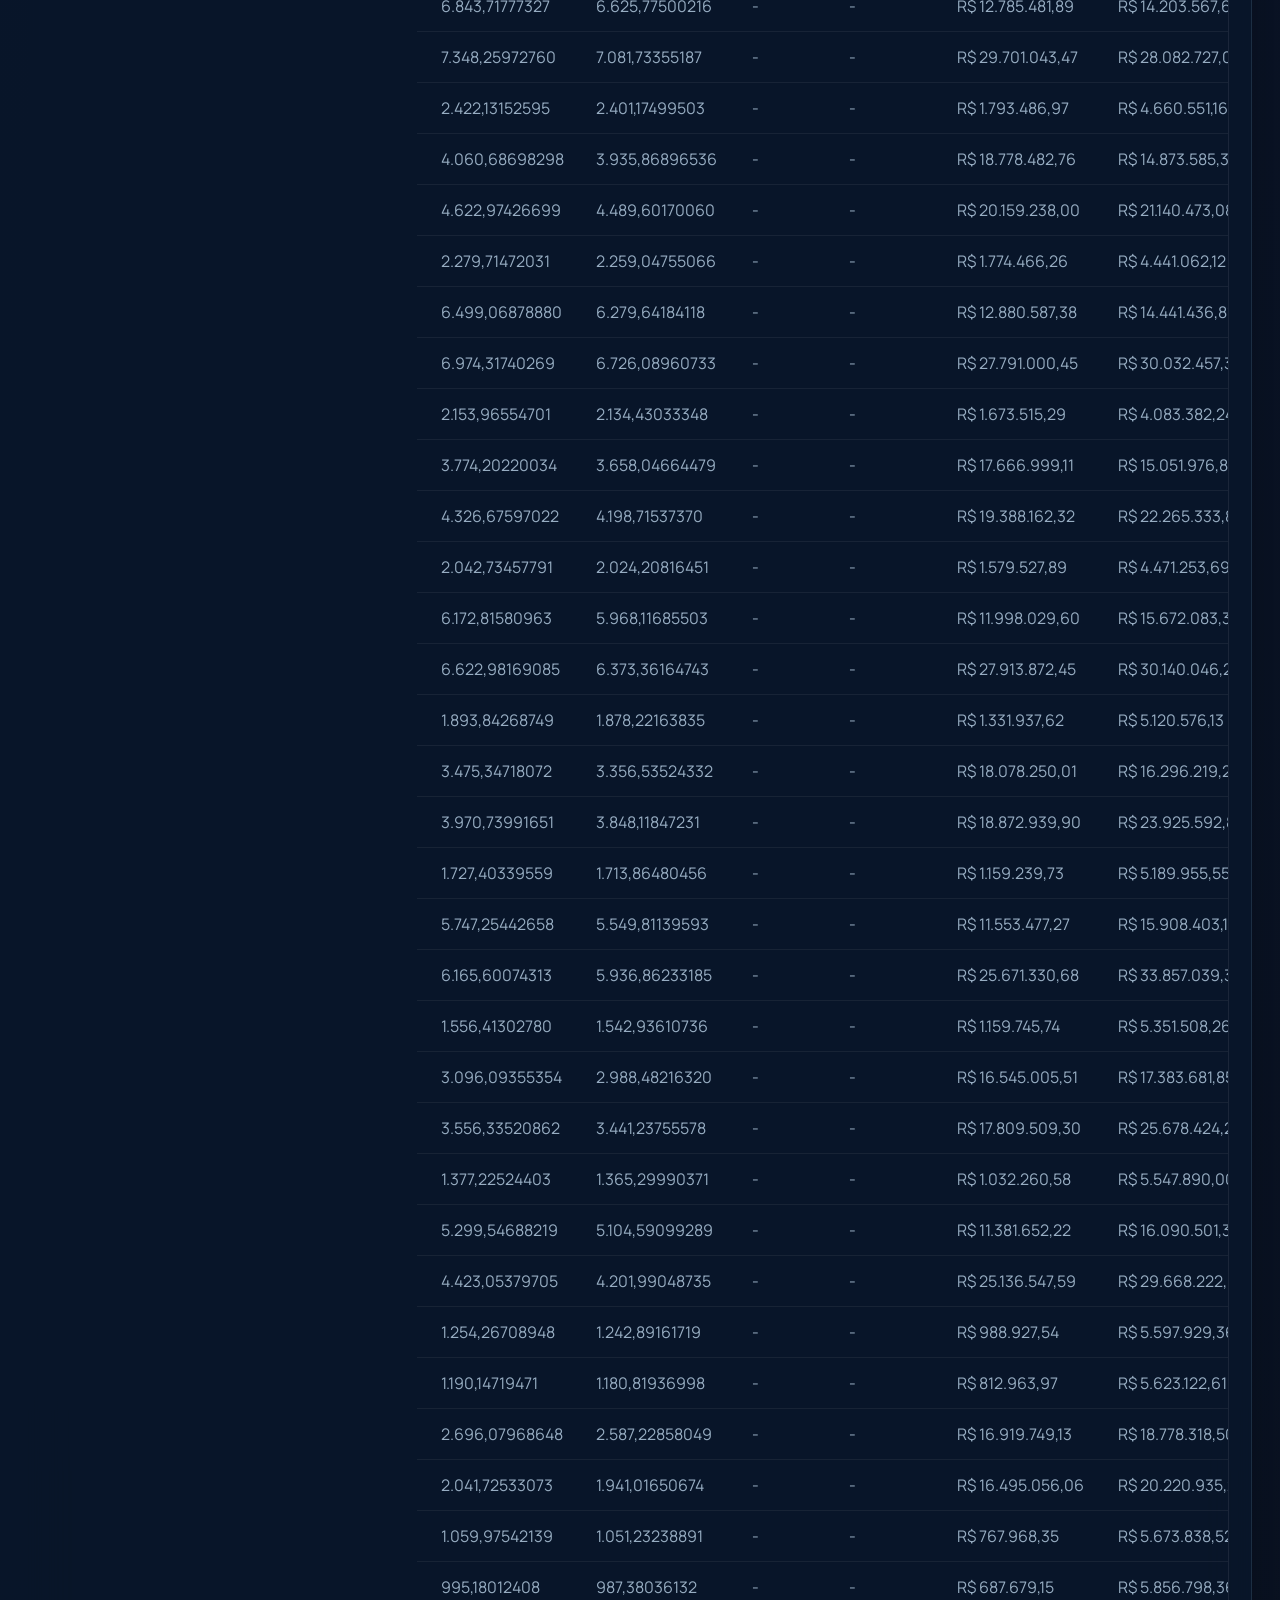
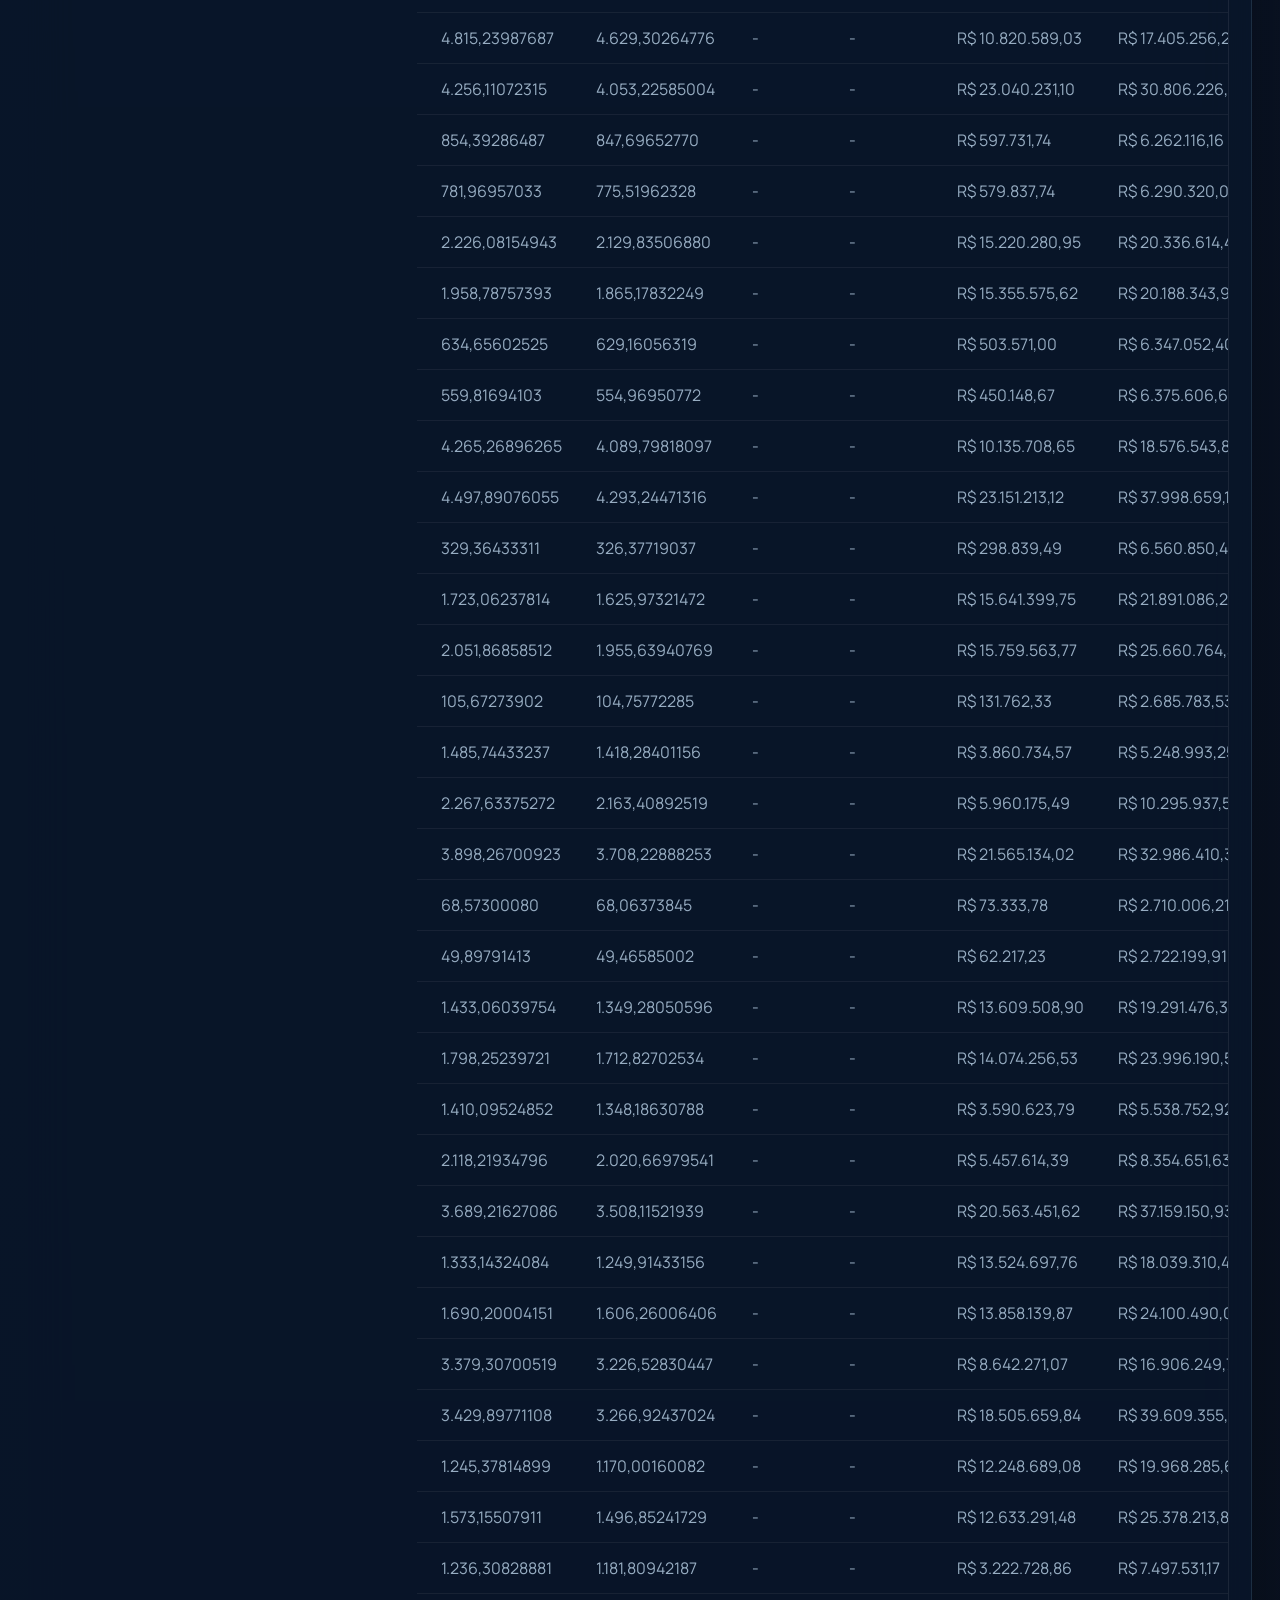
==== commit c77318aa: "Adiciona recomposicao mensal e biblioteca publica de documentos" ====
--- a/index.html
+++ b/index.html
@@ -12,7 +12,7 @@
 </head>
 <body>
   <div class="page-shell">
-    <nav class="workspace-nav" aria-label="Áreas do dashboard"><a class="workspace-brand" href="./index.html" aria-label="AXS Energia · página inicial"><img src="./axs-logo-header.png" alt="AXS Energia" width="126" height="62"></a><div><a href="./index.html" aria-current="page">Cálculos</a><a href="./vortx.html">Conciliação Vórtx</a><a href="./calendario.html">Calendário</a></div></nav>
+    <nav class="workspace-nav" aria-label="Áreas do dashboard"><a class="workspace-brand" href="./index.html" aria-label="AXS Energia · página inicial"><img src="./axs-logo-header.png" alt="AXS Energia" width="126" height="62"></a><div><a href="./index.html" aria-current="page">Cálculos</a><a href="./vortx.html">Conciliação Vórtx</a><a href="./calendario.html">Calendário</a><a href="./recomposicao.html">Recomposição</a><a href="./documentos.html">Documentação</a></div></nav>
     <div class="ambient ambient-a"></div>
     <div class="ambient ambient-b"></div>
 
--- a/navigation.css
+++ b/navigation.css
@@ -9,3 +9,6 @@
 .workspace-nav a:focus-visible{outline:2px solid var(--accent);outline-offset:3px}
 @media(max-width:760px){.workspace-nav{grid-template-columns:1fr;justify-items:center;gap:12px;padding-bottom:18px}.workspace-nav .workspace-brand{width:112px;height:54px}.workspace-brand img{width:112px;height:54px}.workspace-nav>div{grid-column:1;max-width:100%;gap:3px;justify-content:center}.workspace-nav>div>a{font-size:11px;padding:11px 13px;flex:initial}}
 @media(max-width:380px){.workspace-nav>div>a{font-size:10px;padding:11px 9px}}
+.workspace-nav>div{min-width:0;max-width:100%;overflow-x:auto;scrollbar-width:thin;scrollbar-color:#37546a transparent}
+@media(max-width:1050px){.workspace-nav{grid-template-columns:126px minmax(0,1fr);gap:15px}.workspace-nav>div{justify-self:center}}
+@media(max-width:760px){.workspace-nav{grid-template-columns:minmax(0,1fr)}.workspace-nav>div{width:100%;justify-content:flex-start}.workspace-nav>div>a{flex-shrink:0}}
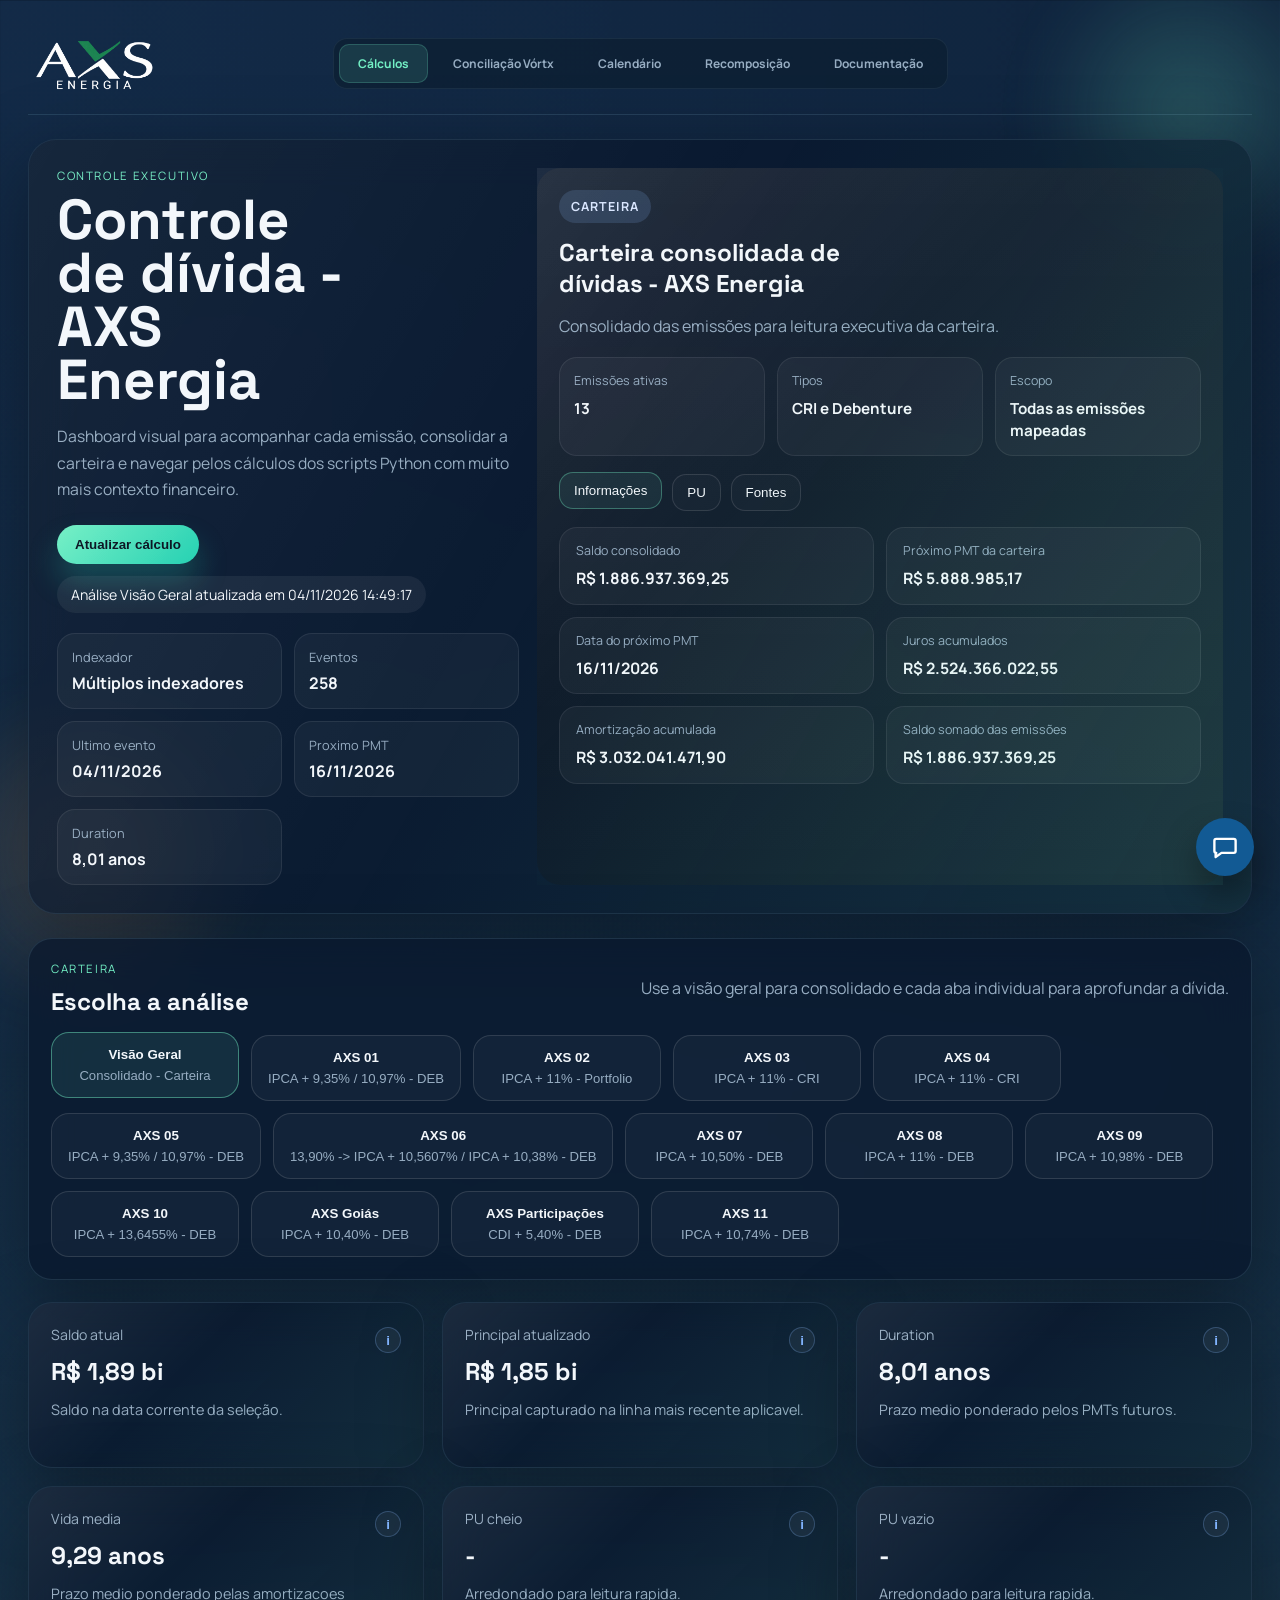
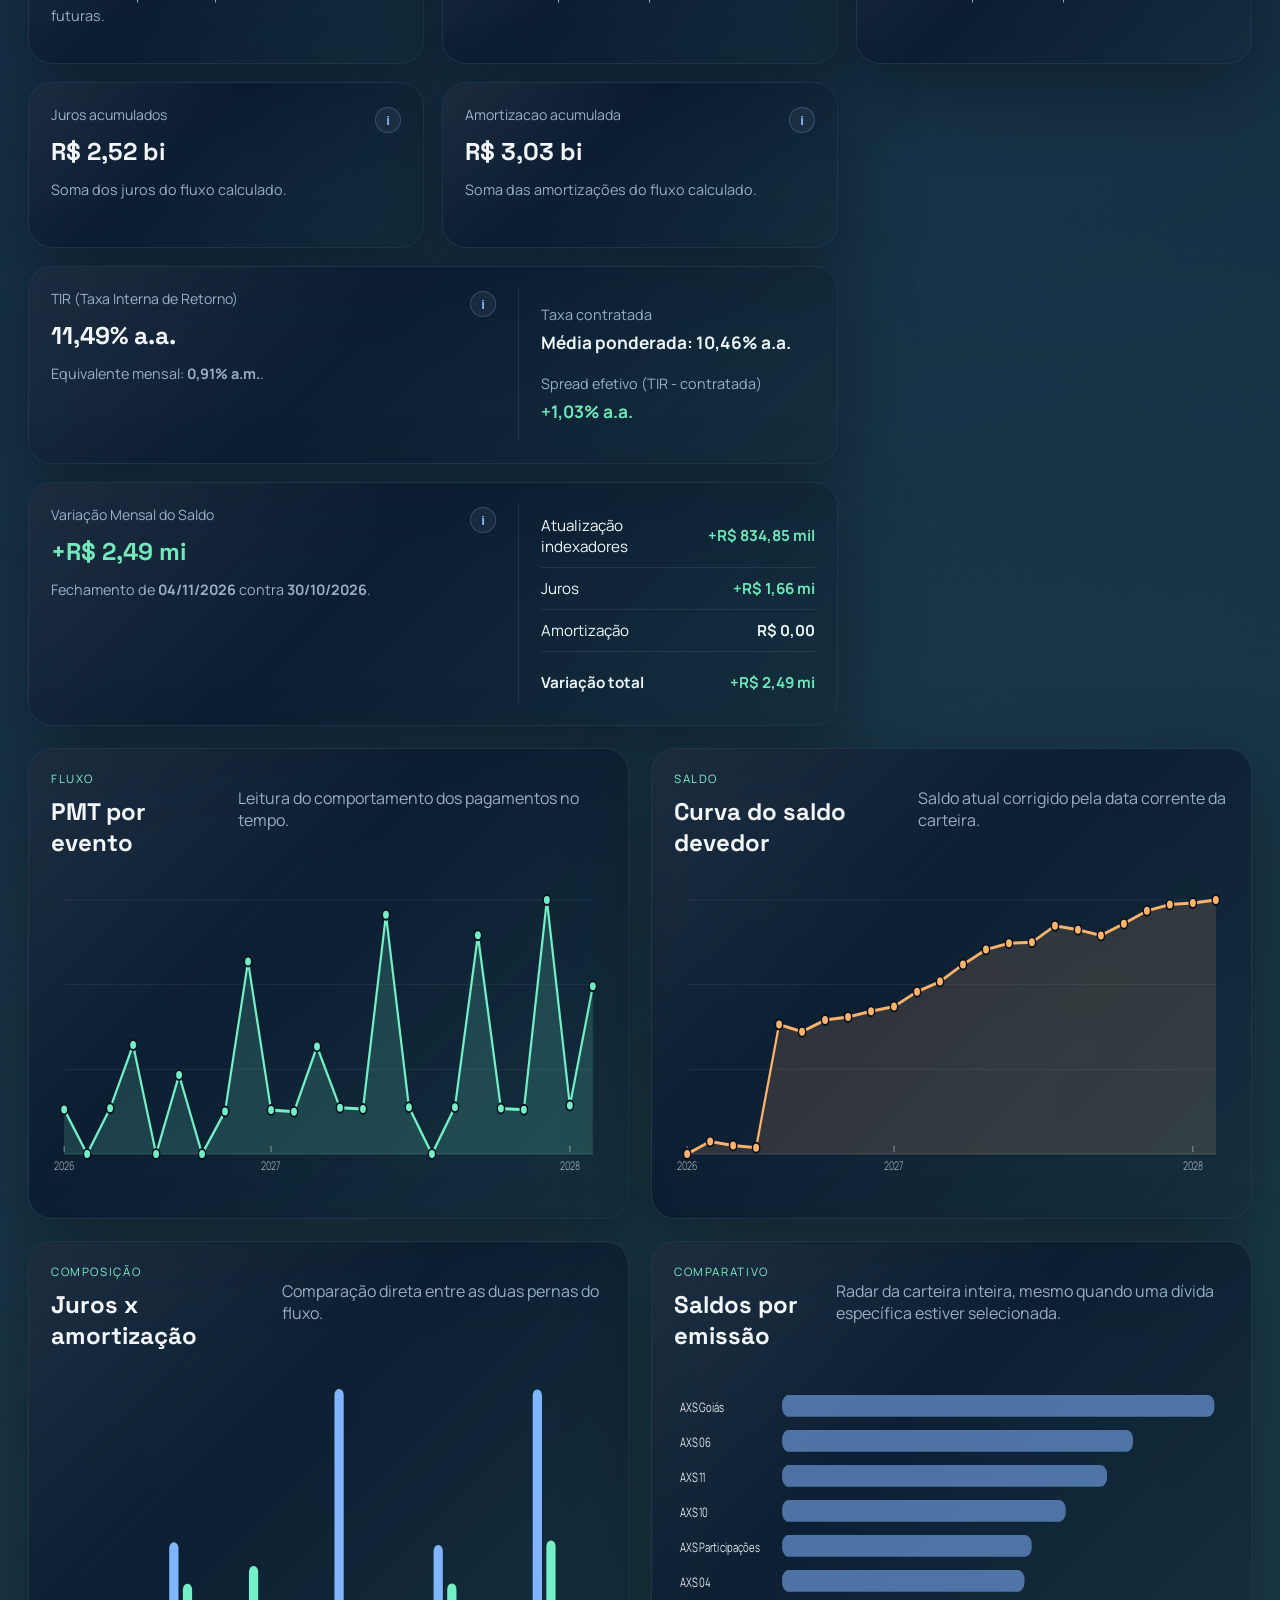
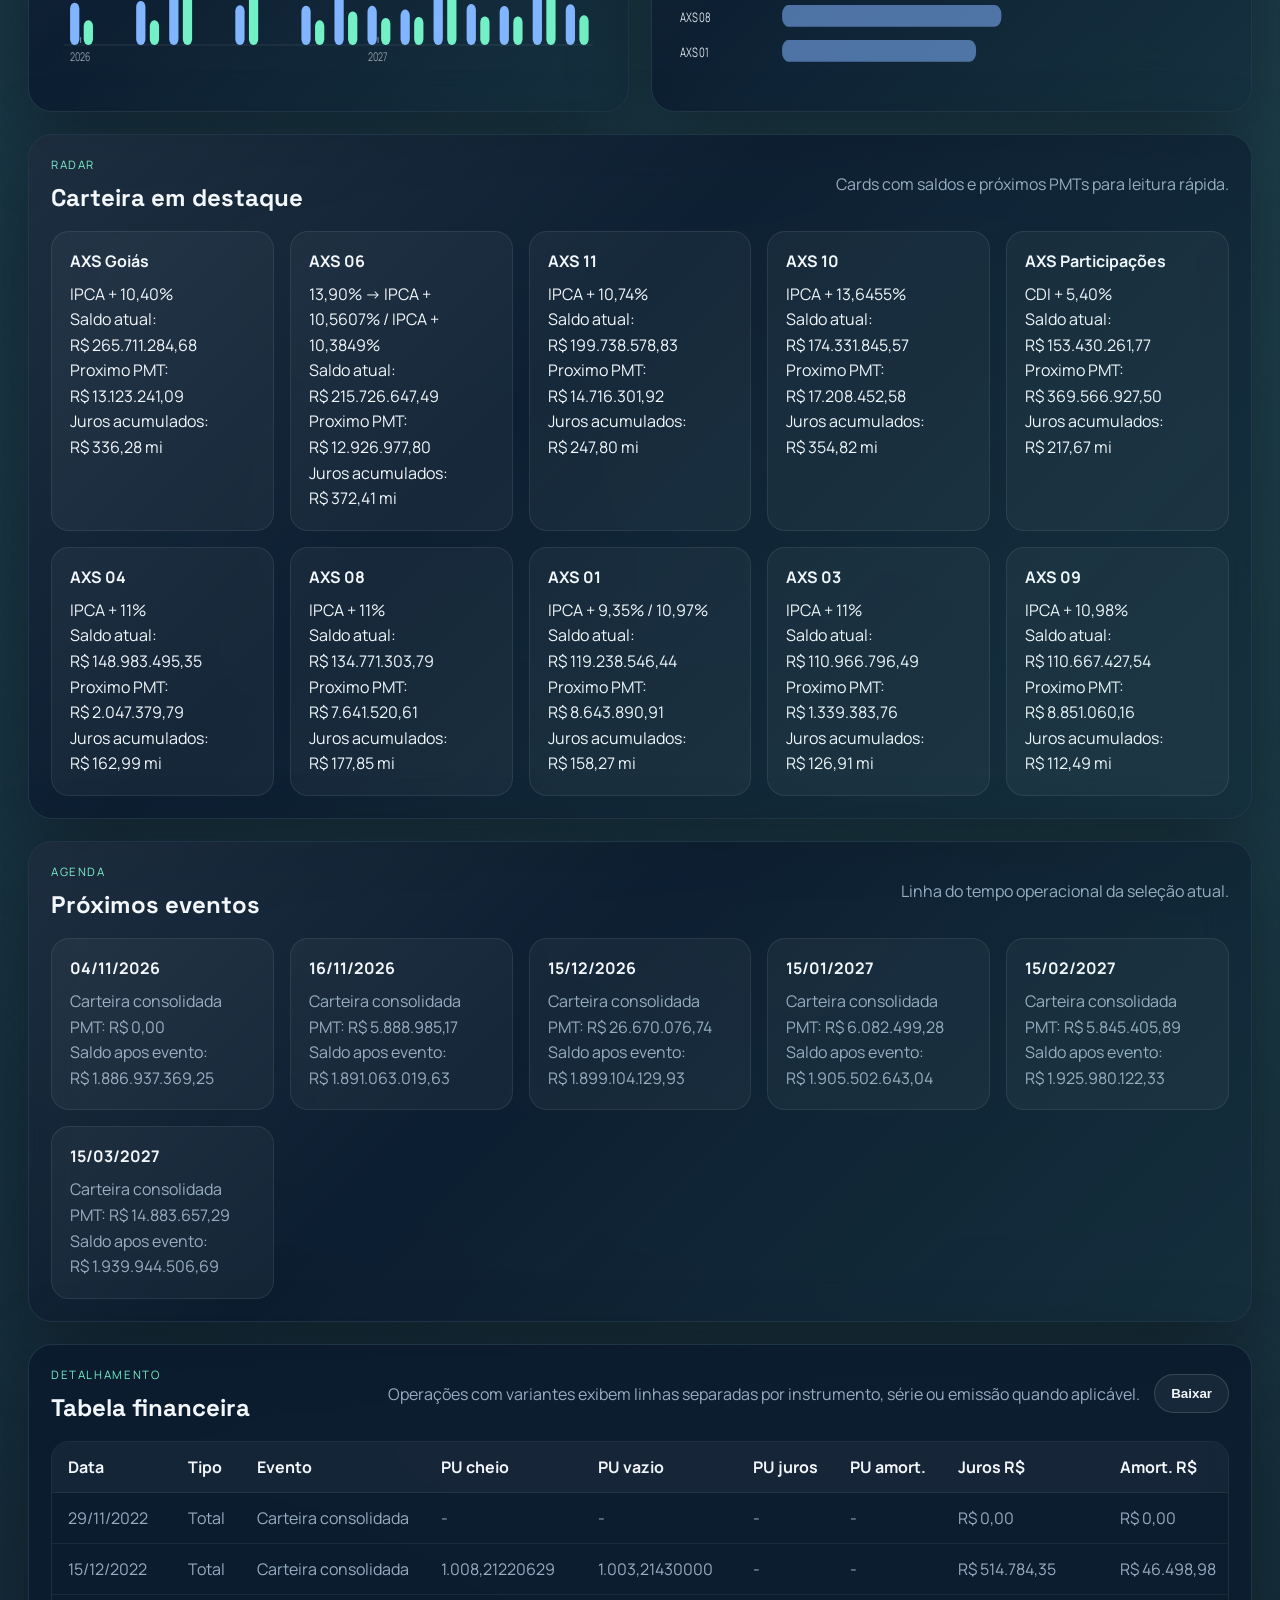
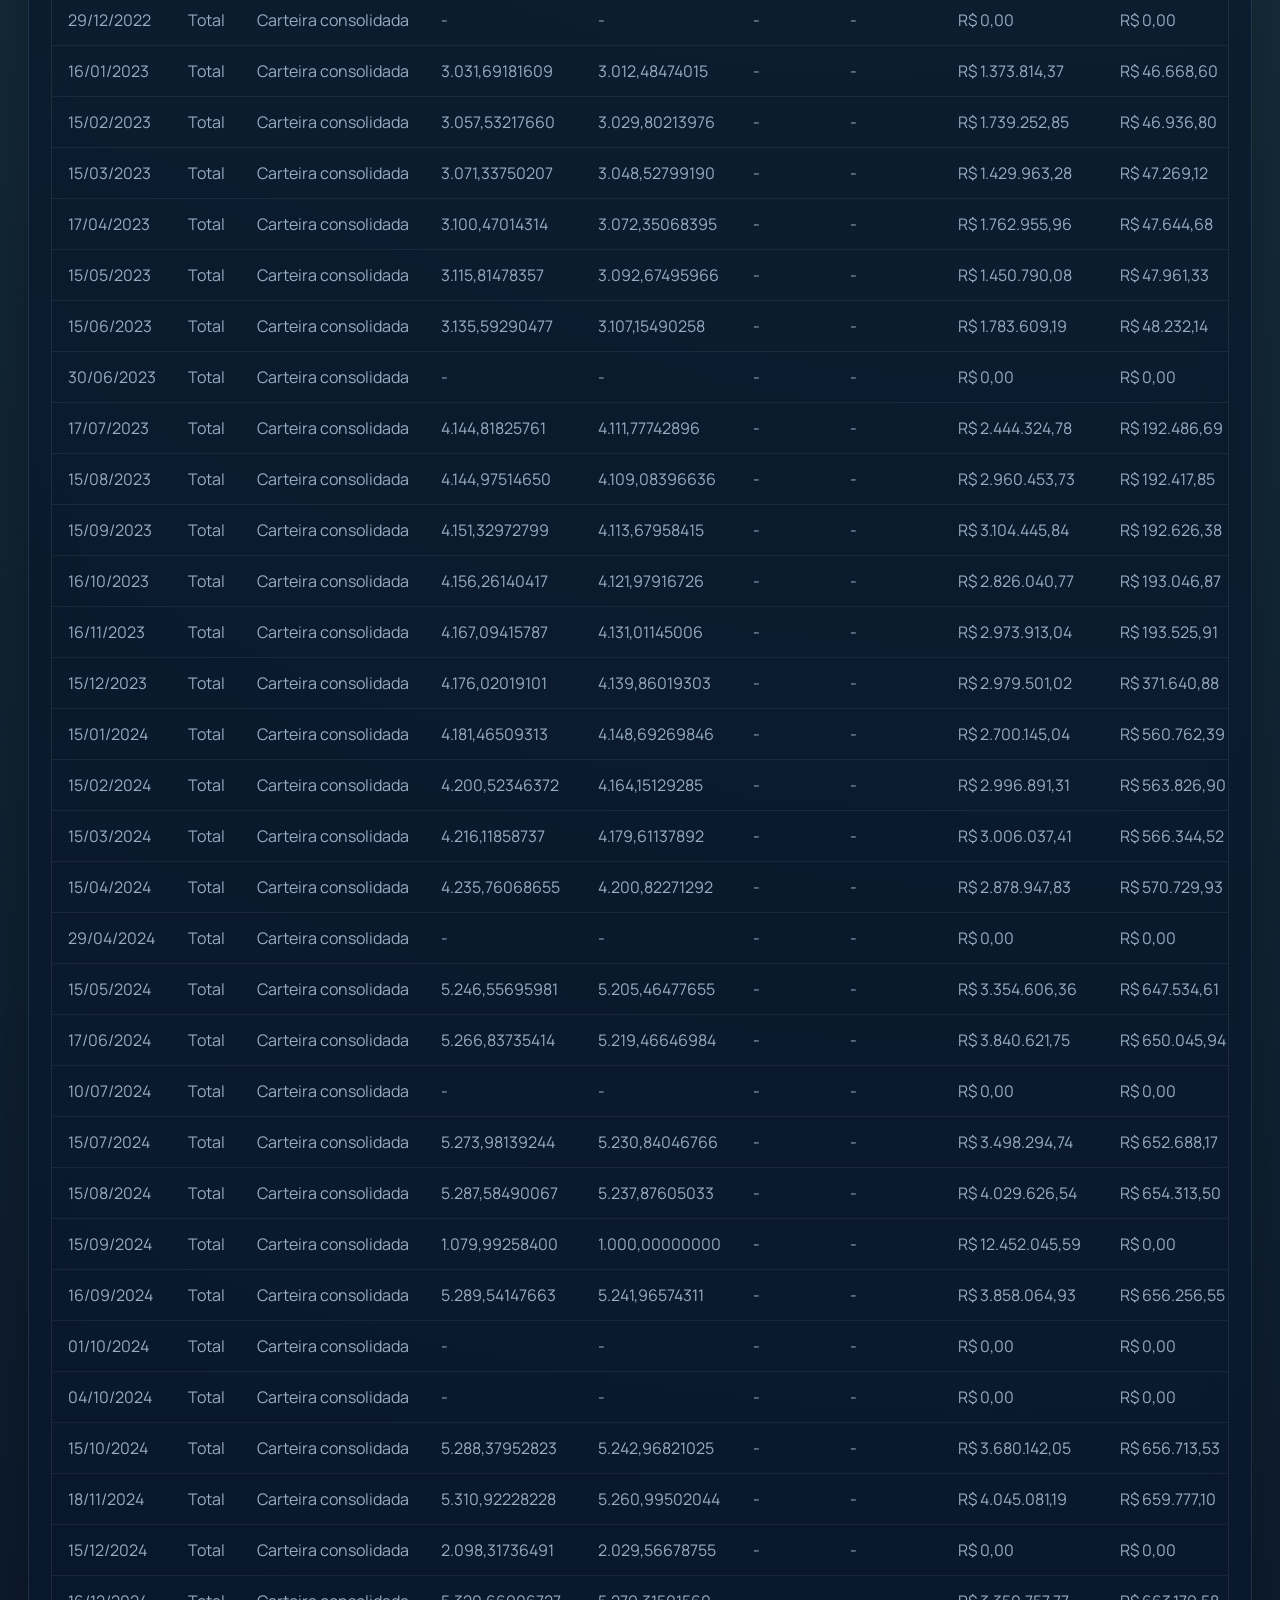
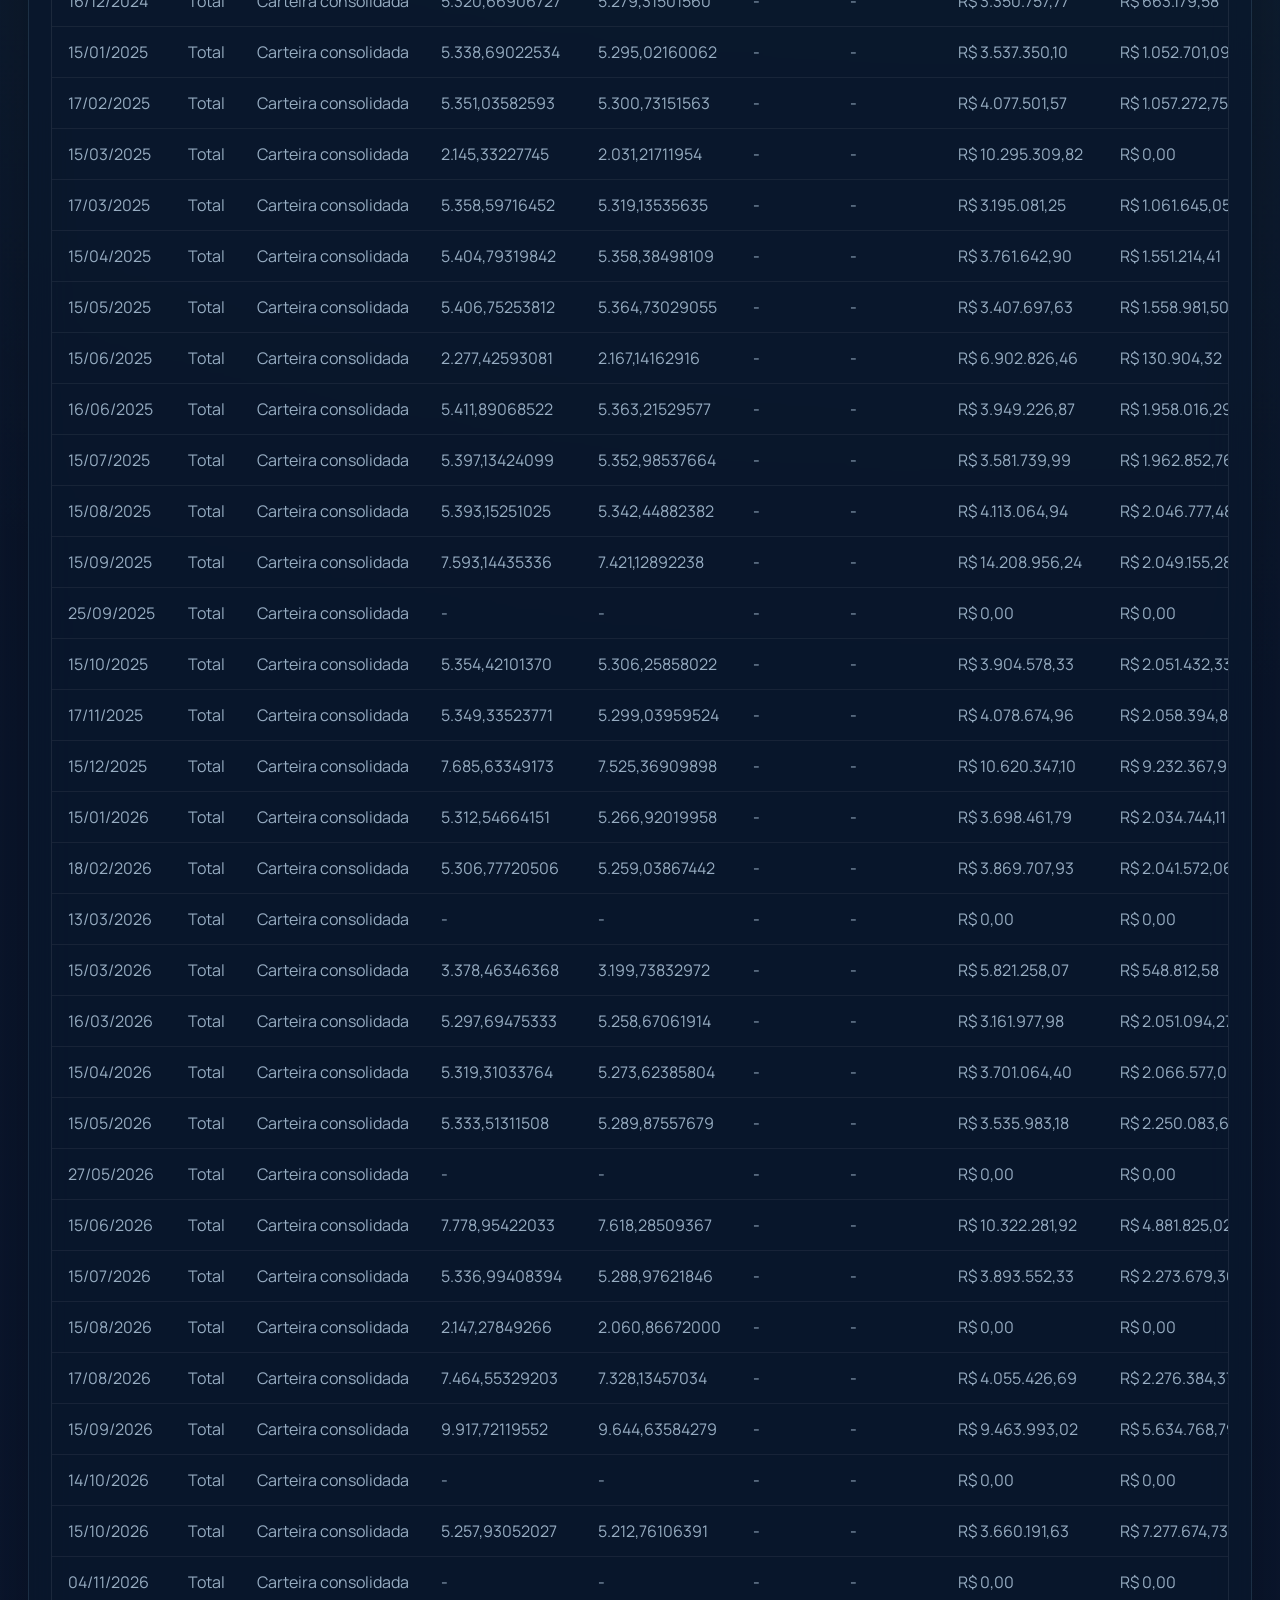
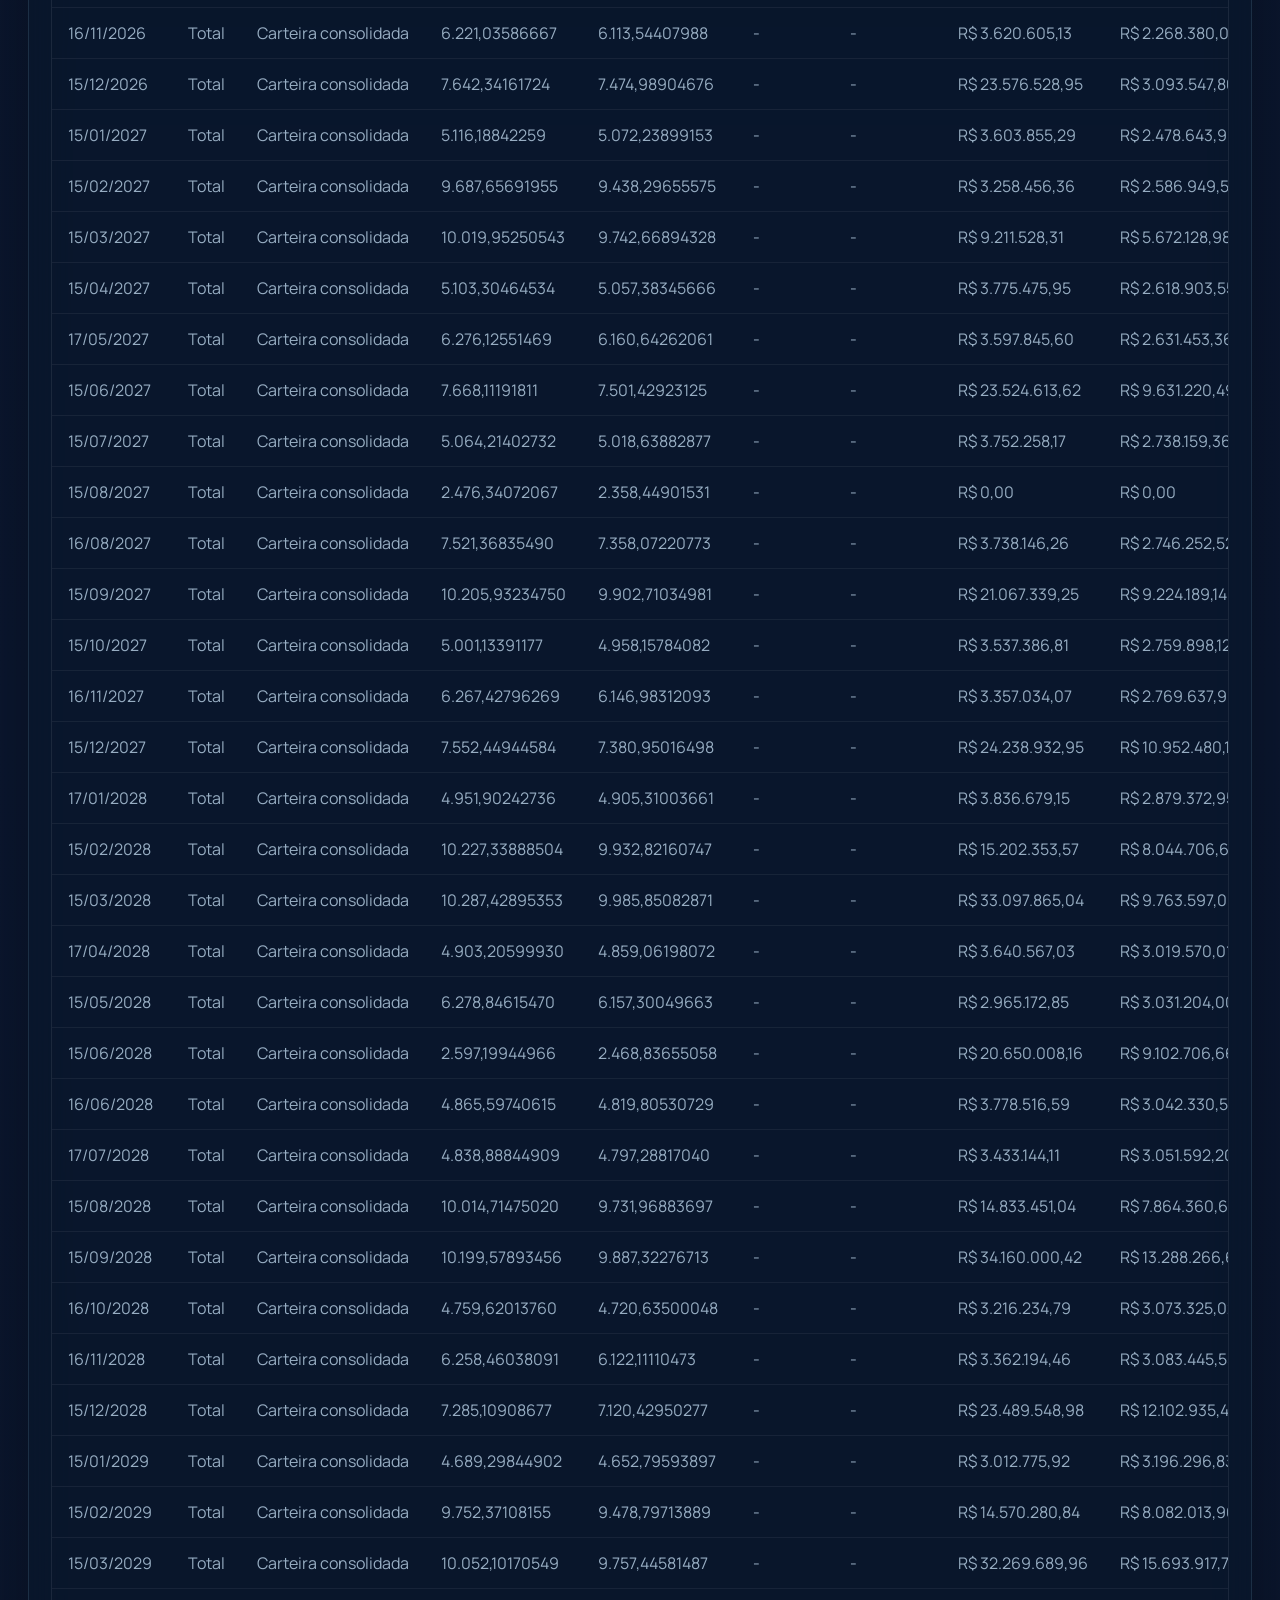
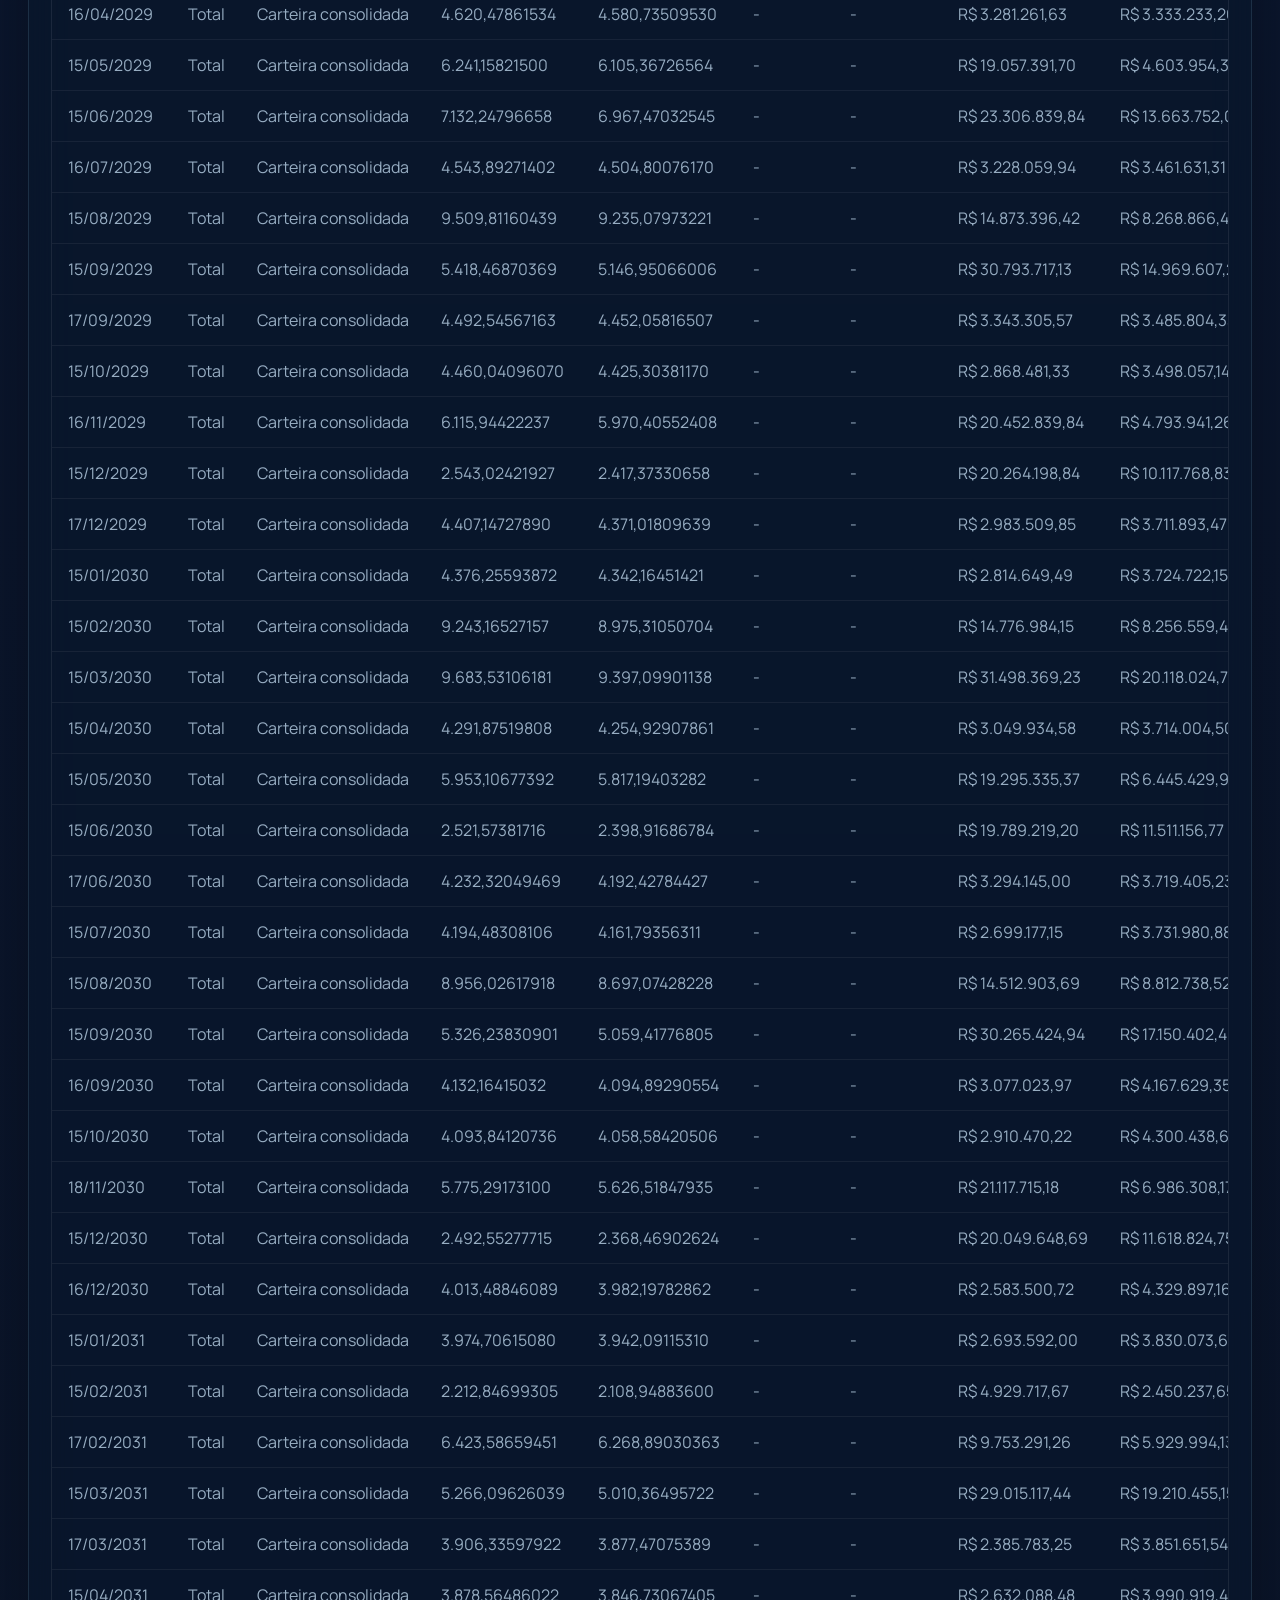
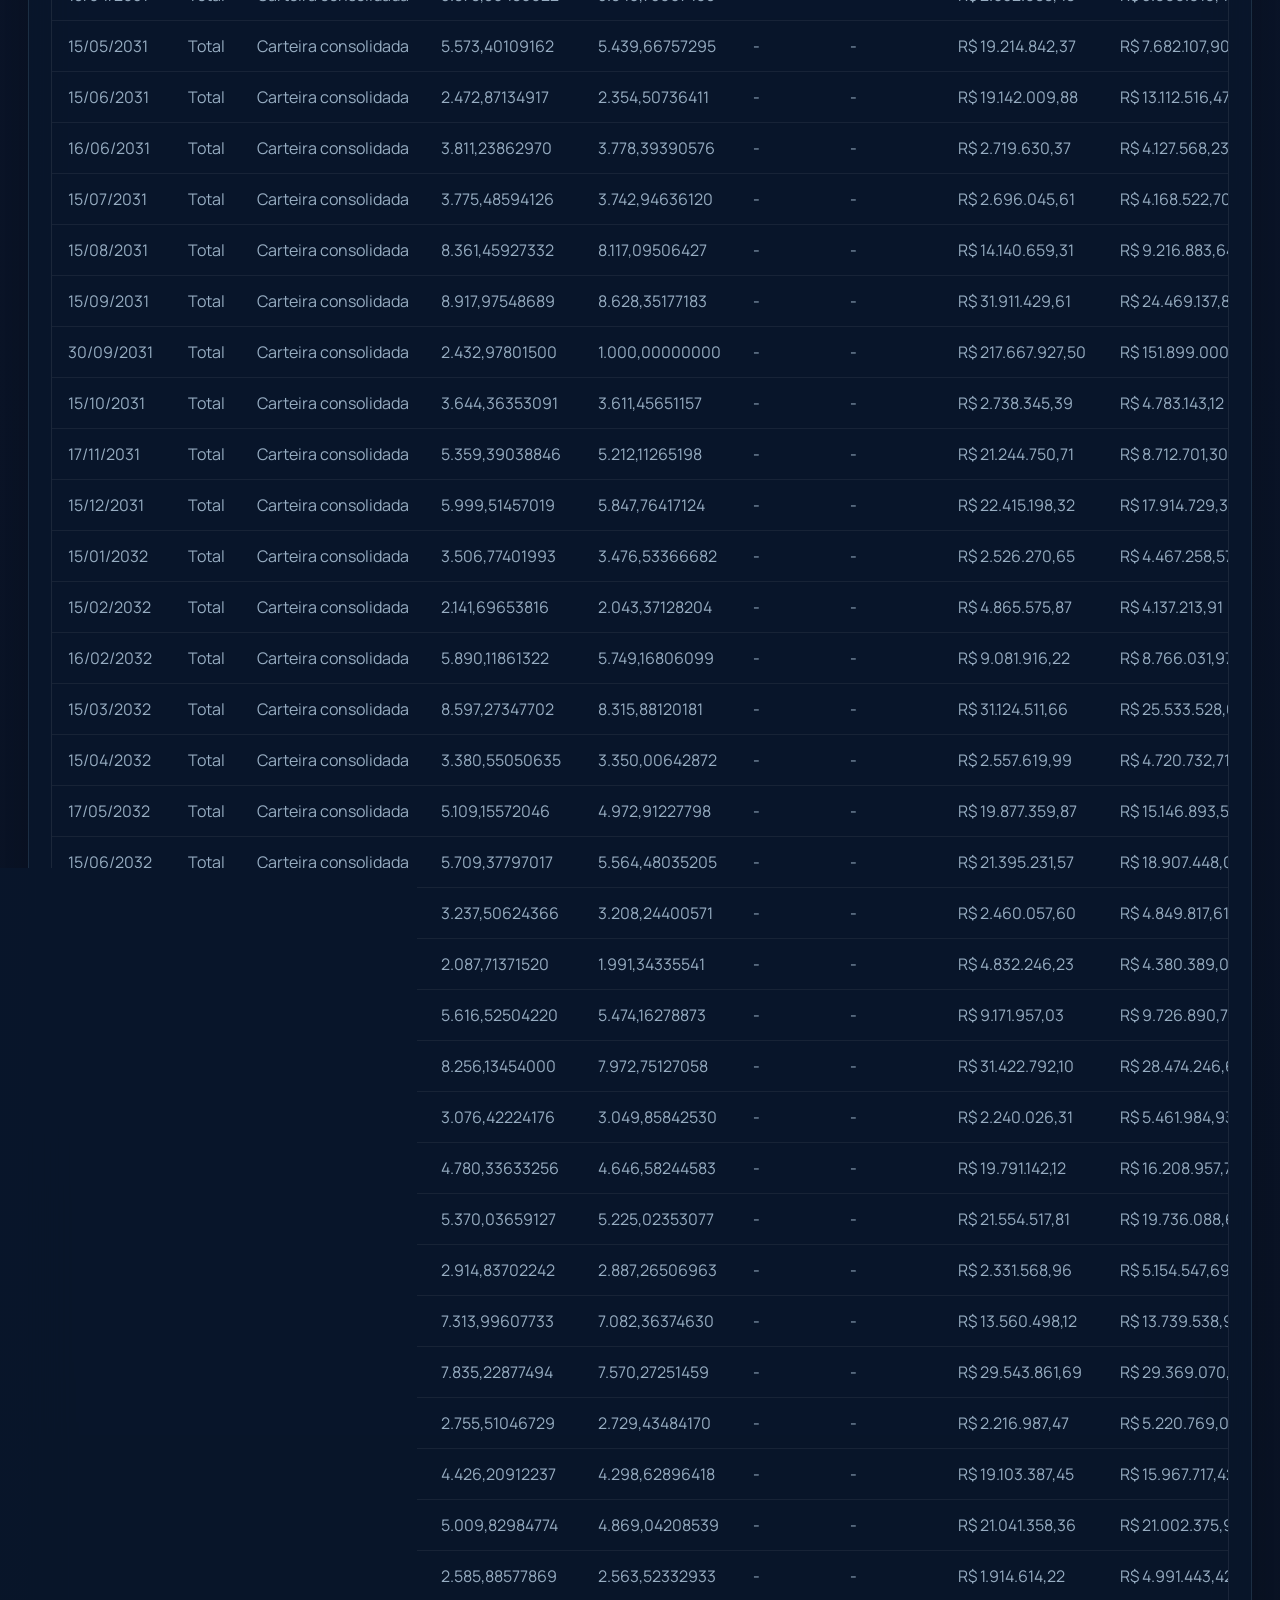
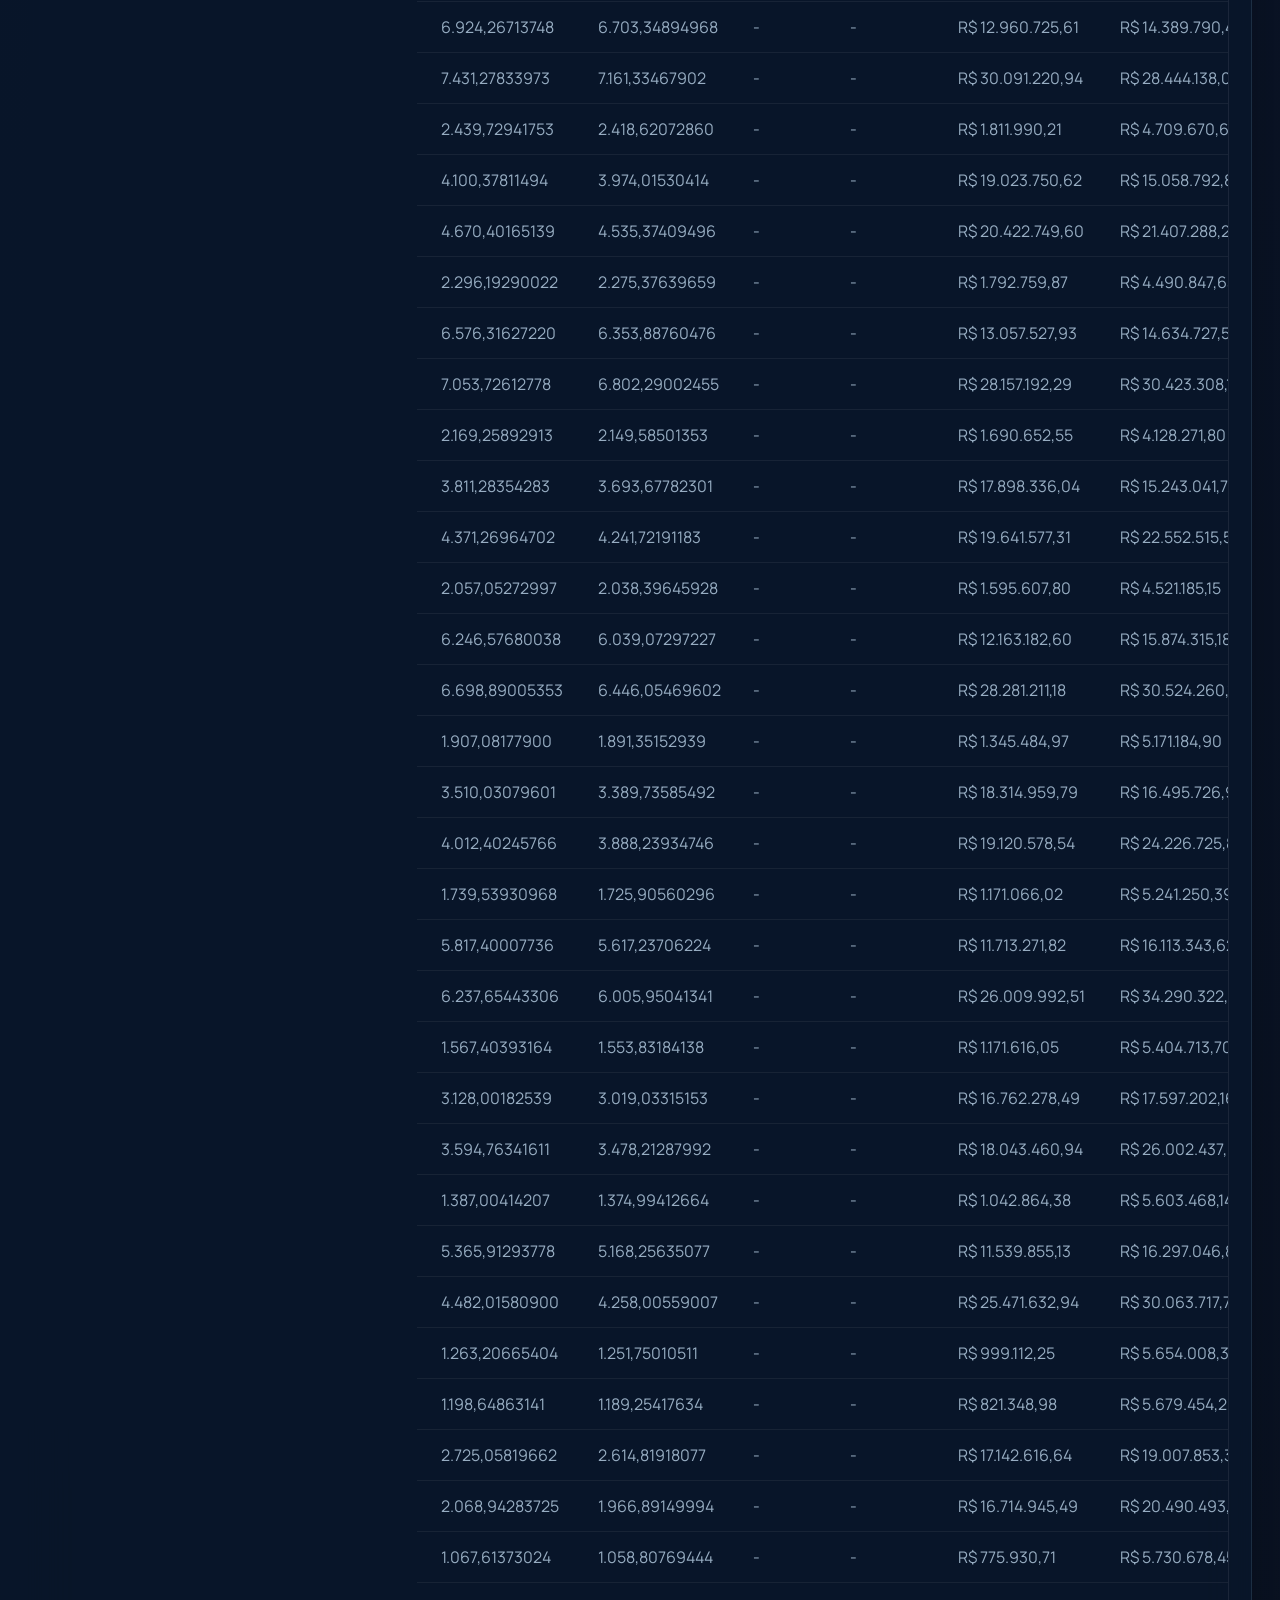
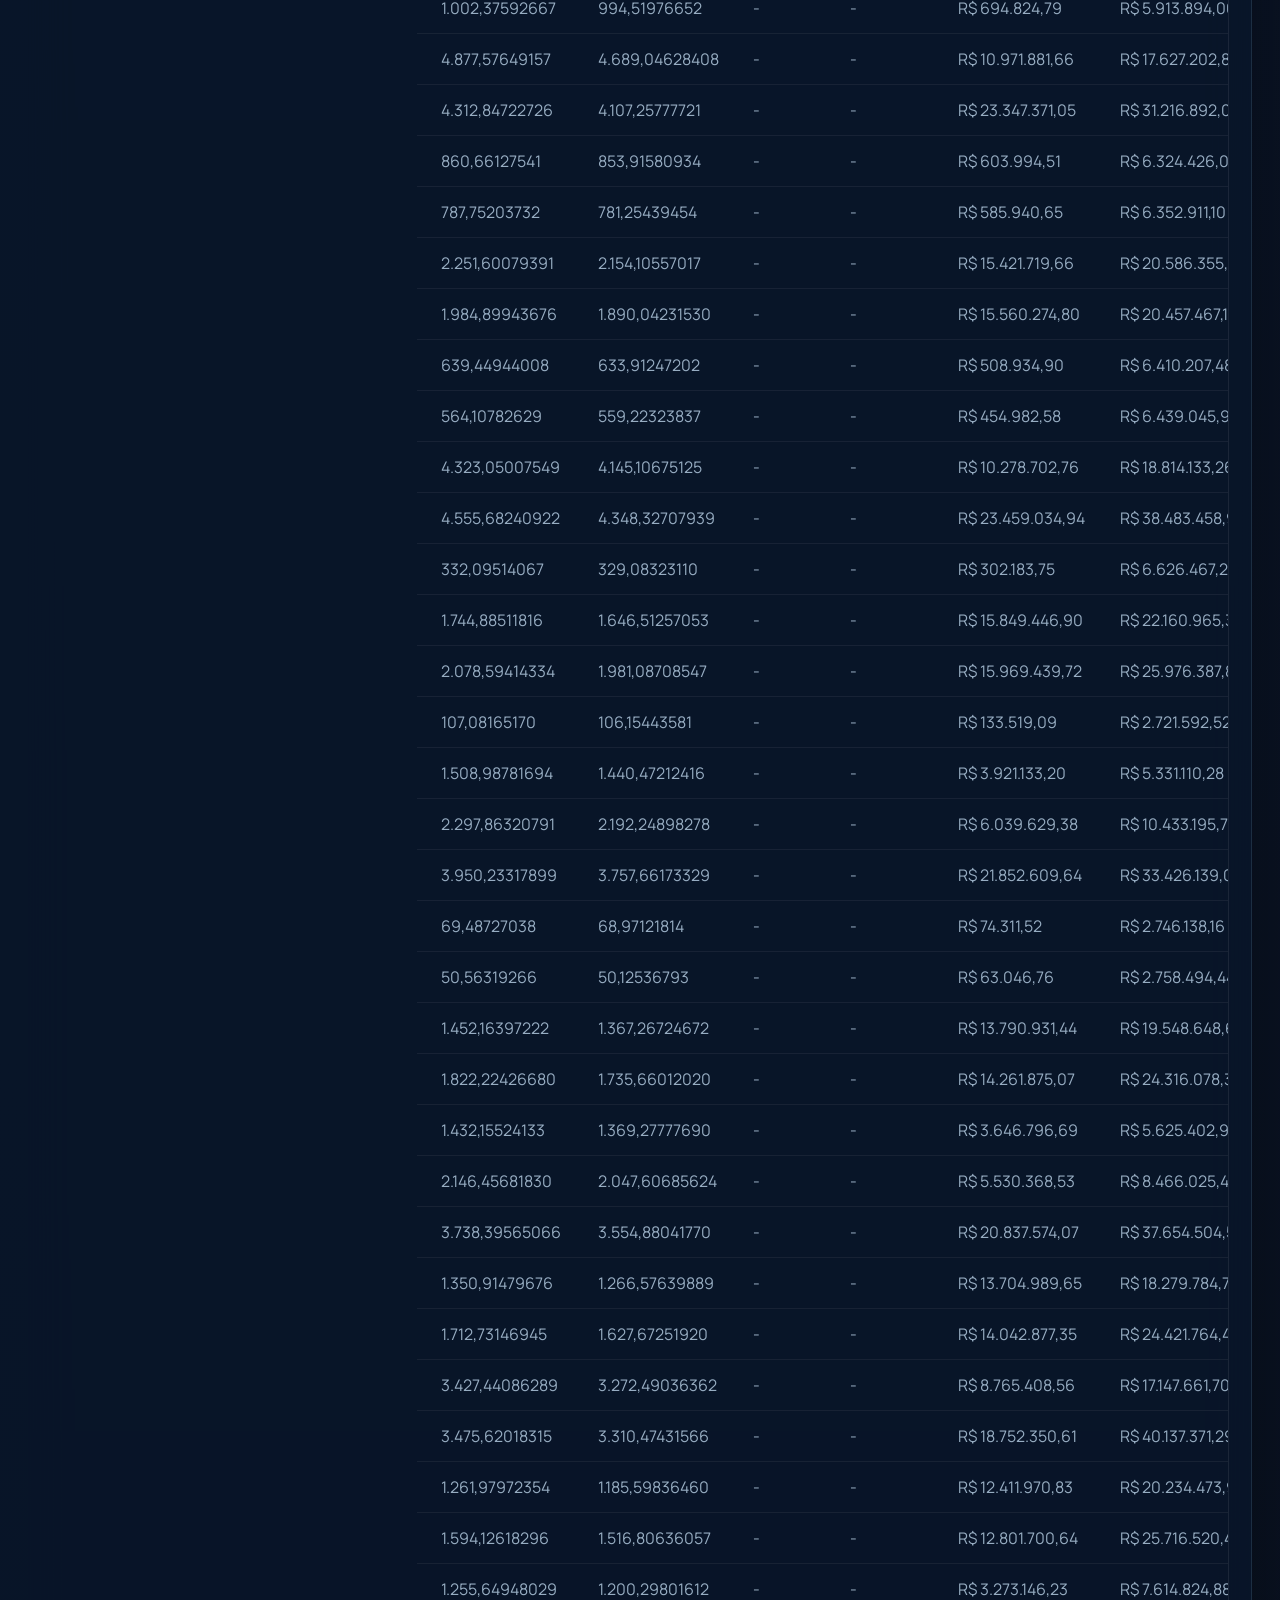
==== commit 629910df: "Install and Configure Vercel Web Analytics # Vercel Web Analytics Implementation  ## Summary Success" ====
--- a/index.html
+++ b/index.html
@@ -9,6 +9,12 @@
   <link href="https://fonts.googleapis.com/css2?family=Space+Grotesk:wght@400;500;700&family=Manrope:wght@400;500;600;700;800&display=swap" rel="stylesheet">
   <link rel="stylesheet" href="./dashboard.css">
   <link rel="stylesheet" href="./navigation.css">
+  <script>
+    window.va = window.va || function () { 
+      (window.vaq = window.vaq || []).push(arguments); 
+    };
+  </script>
+  <script defer src="/_vercel/insights/script.js"></script>
 </head>
 <body>
   <div class="page-shell">
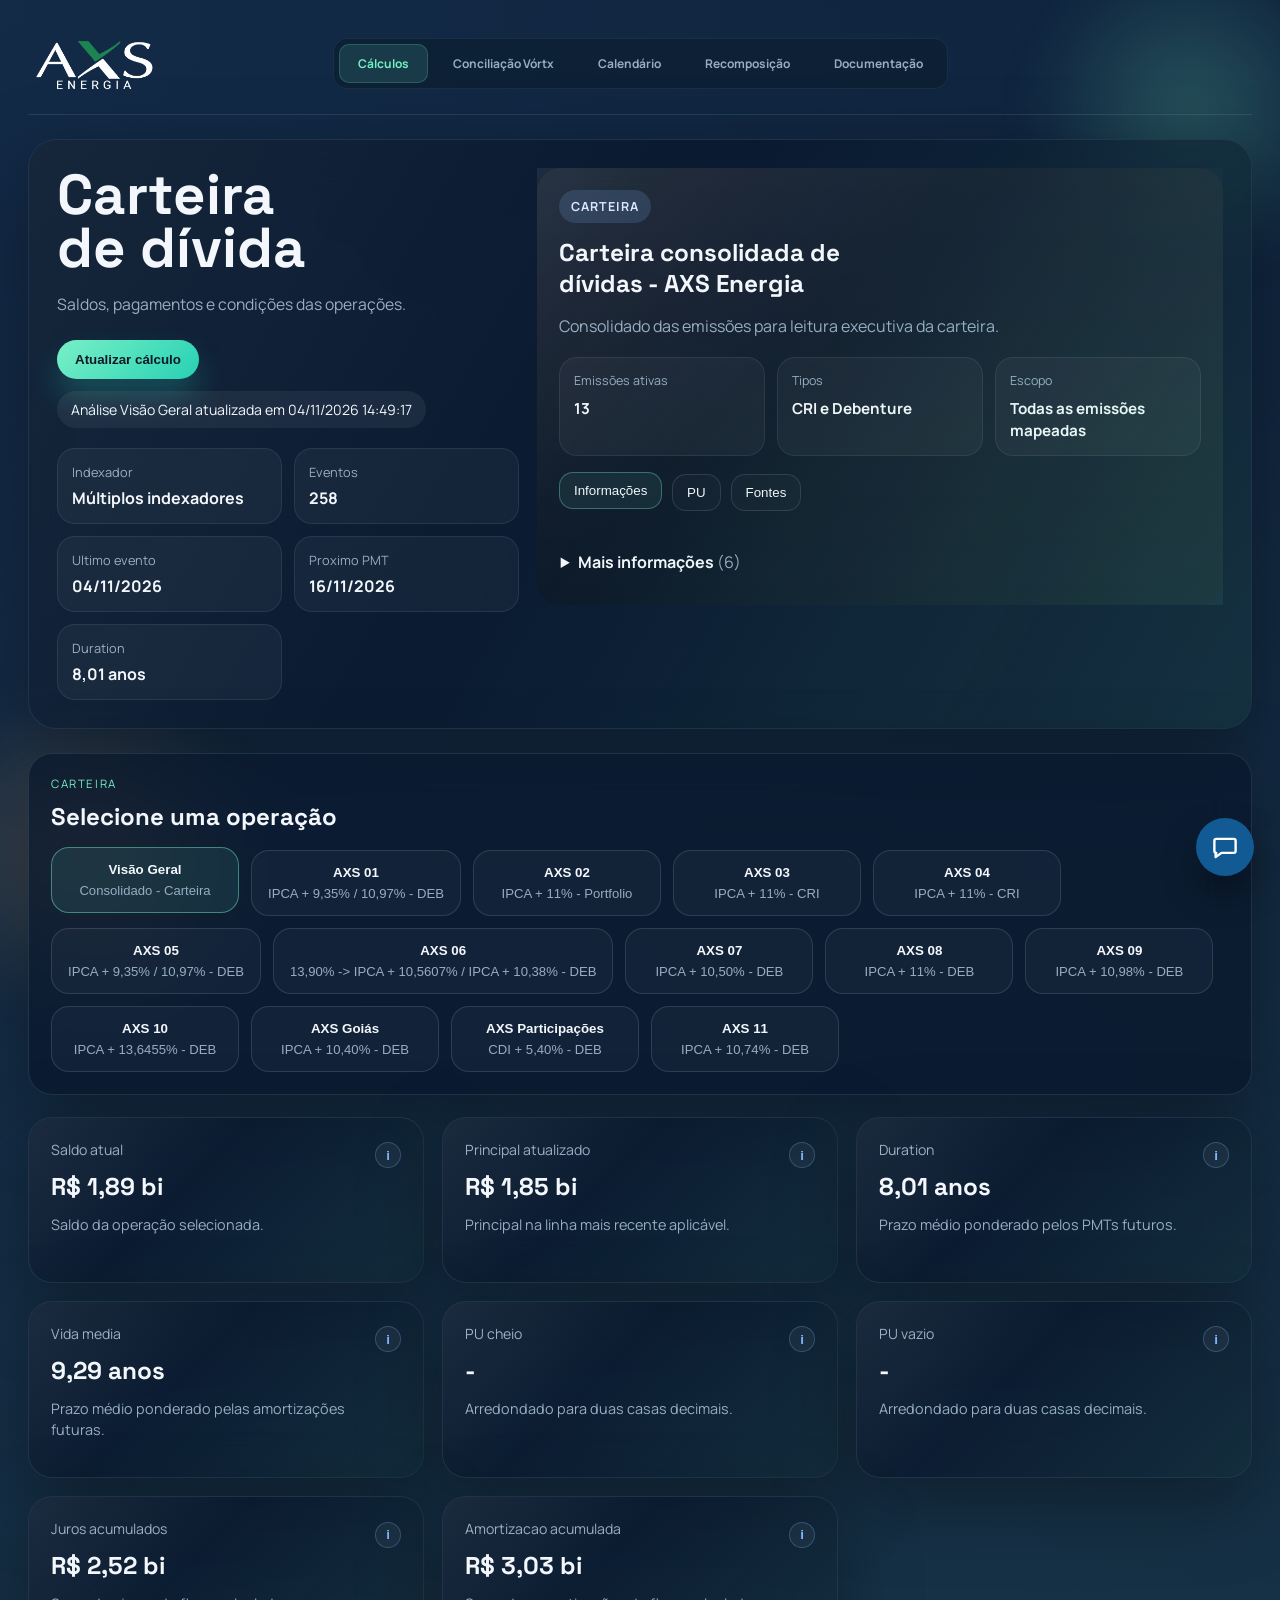
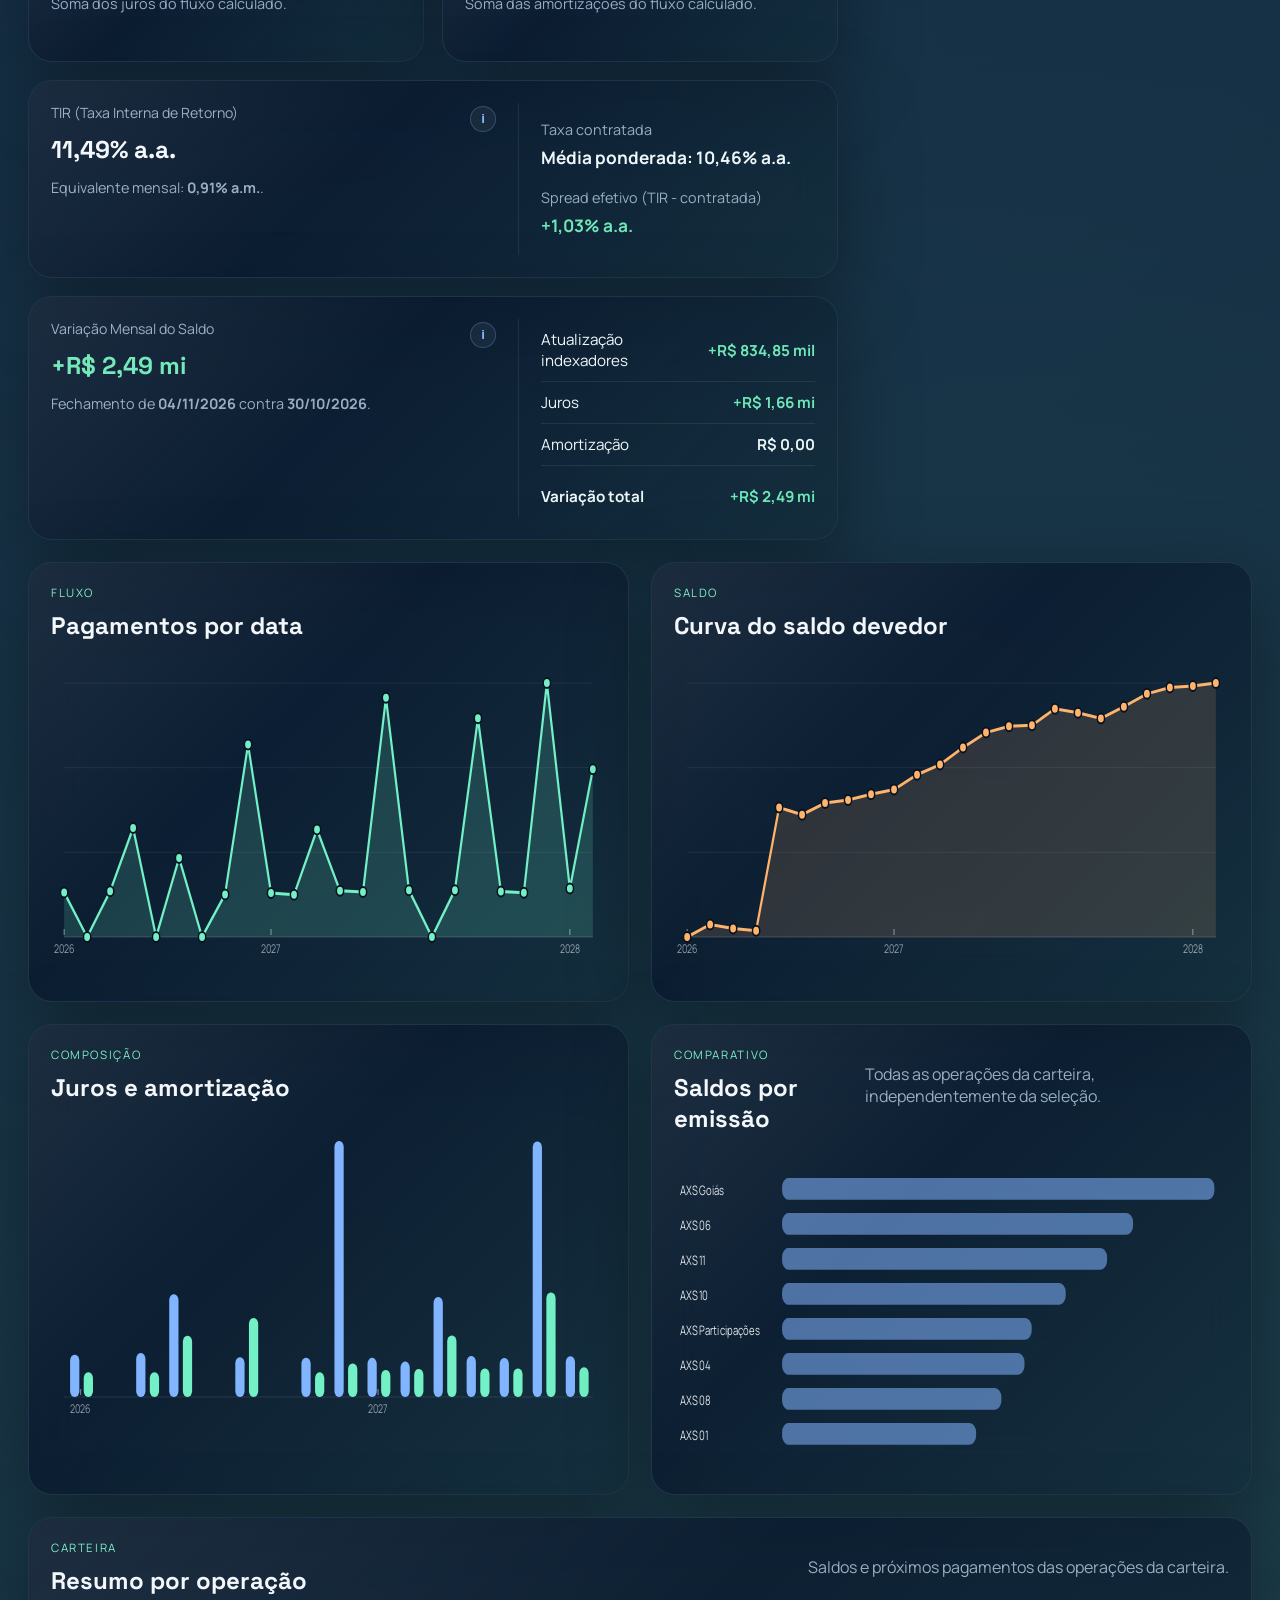
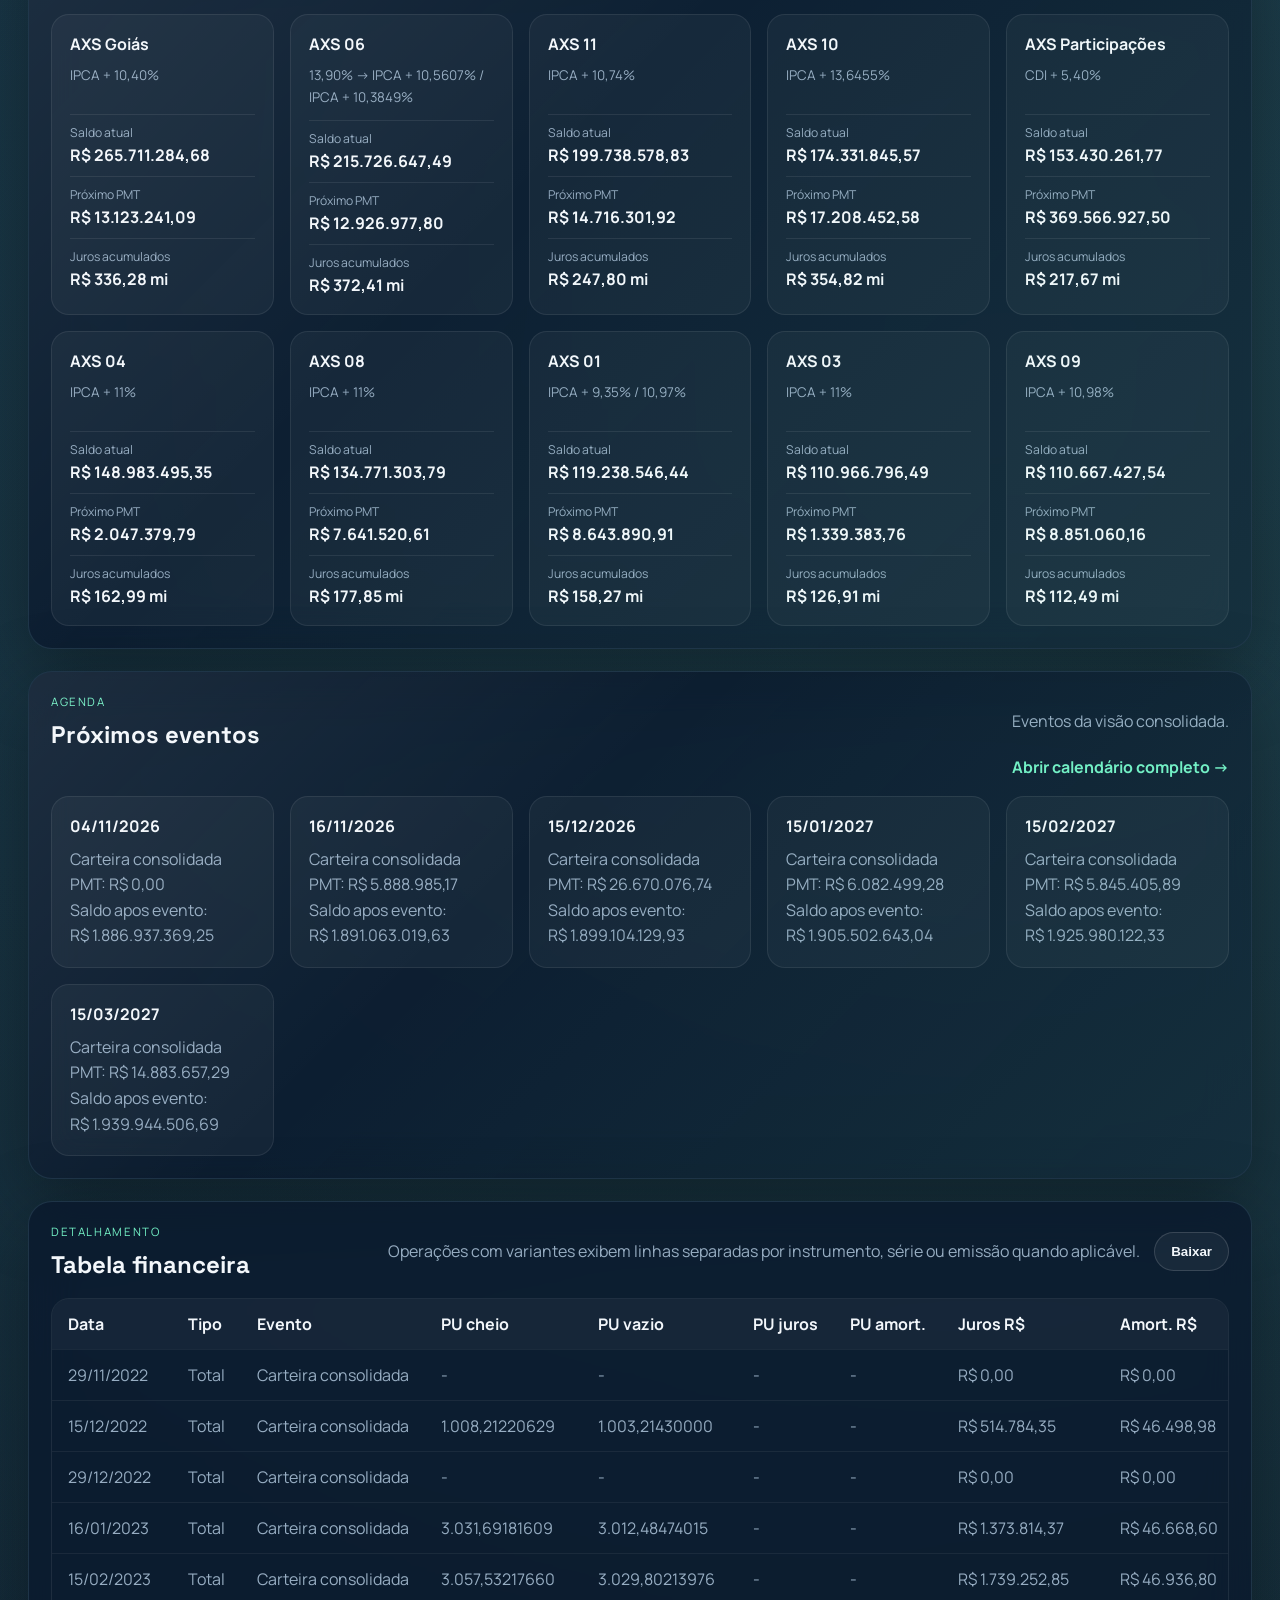
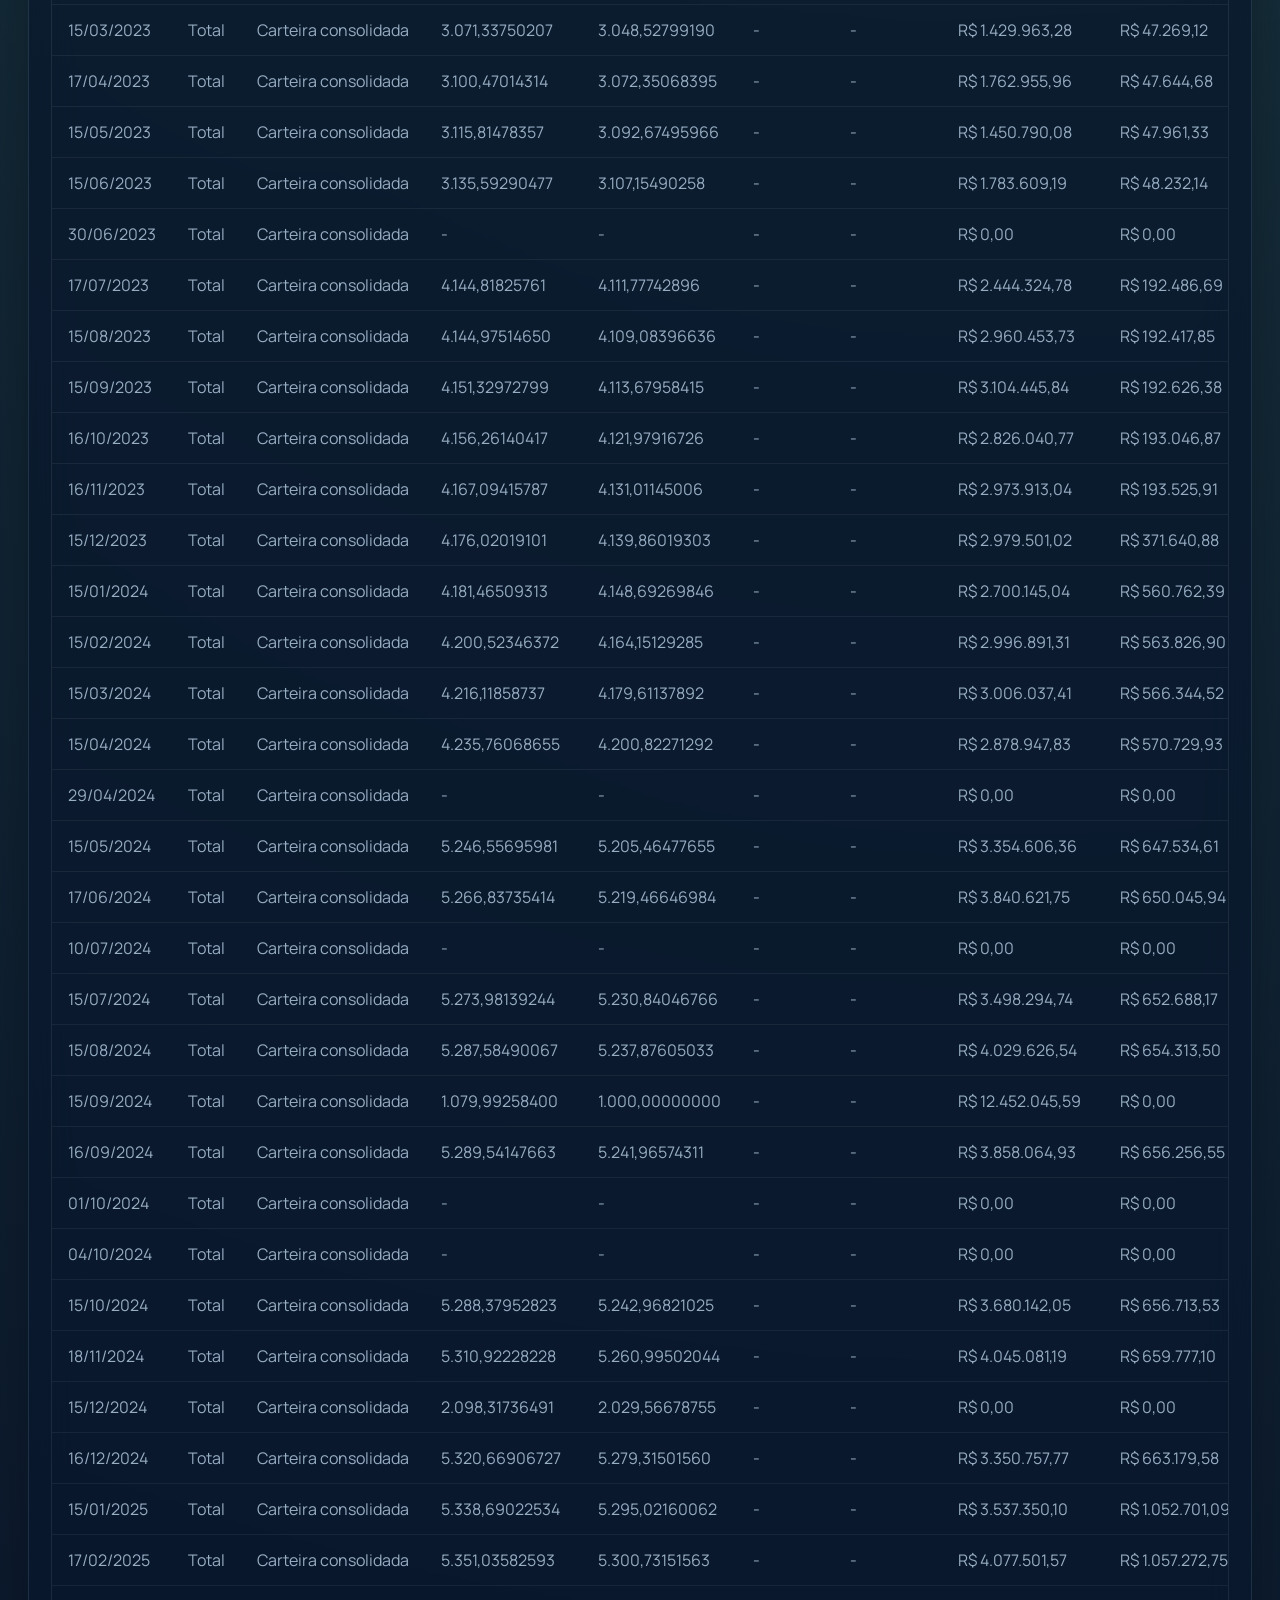
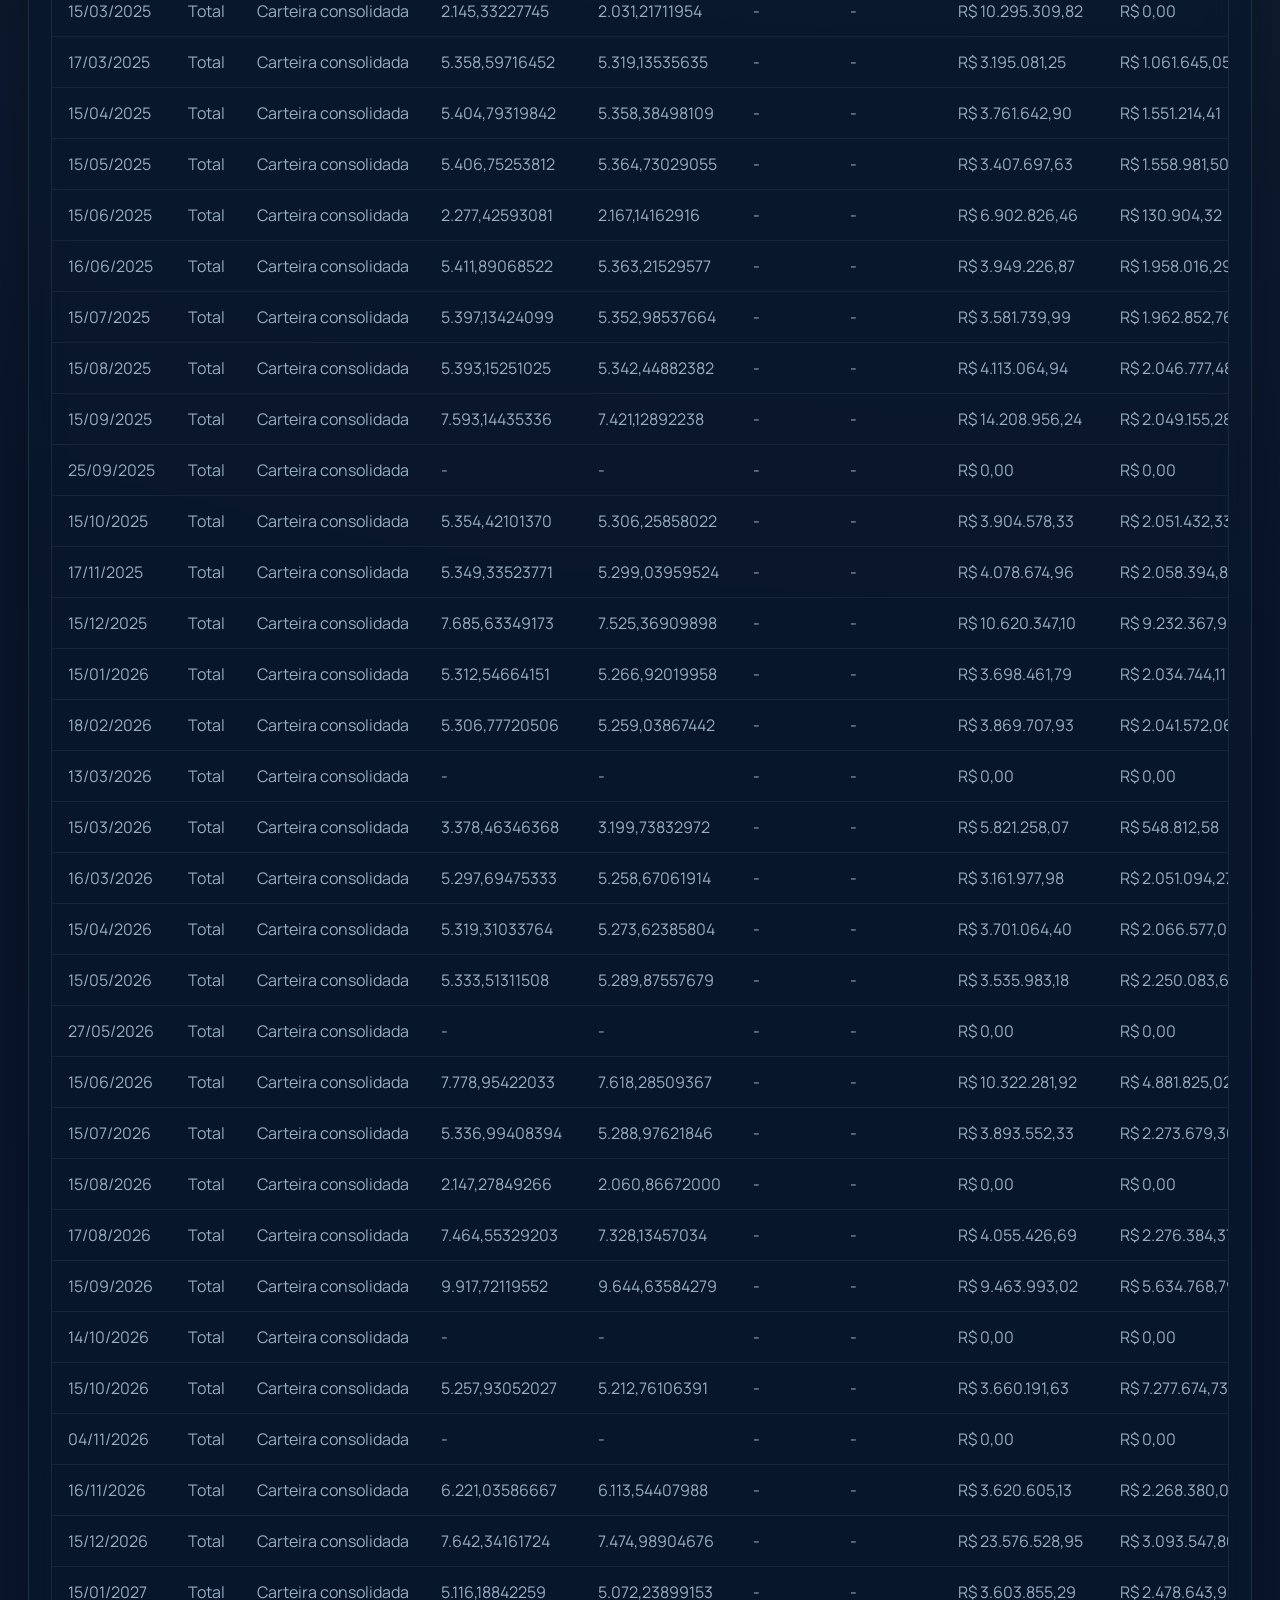
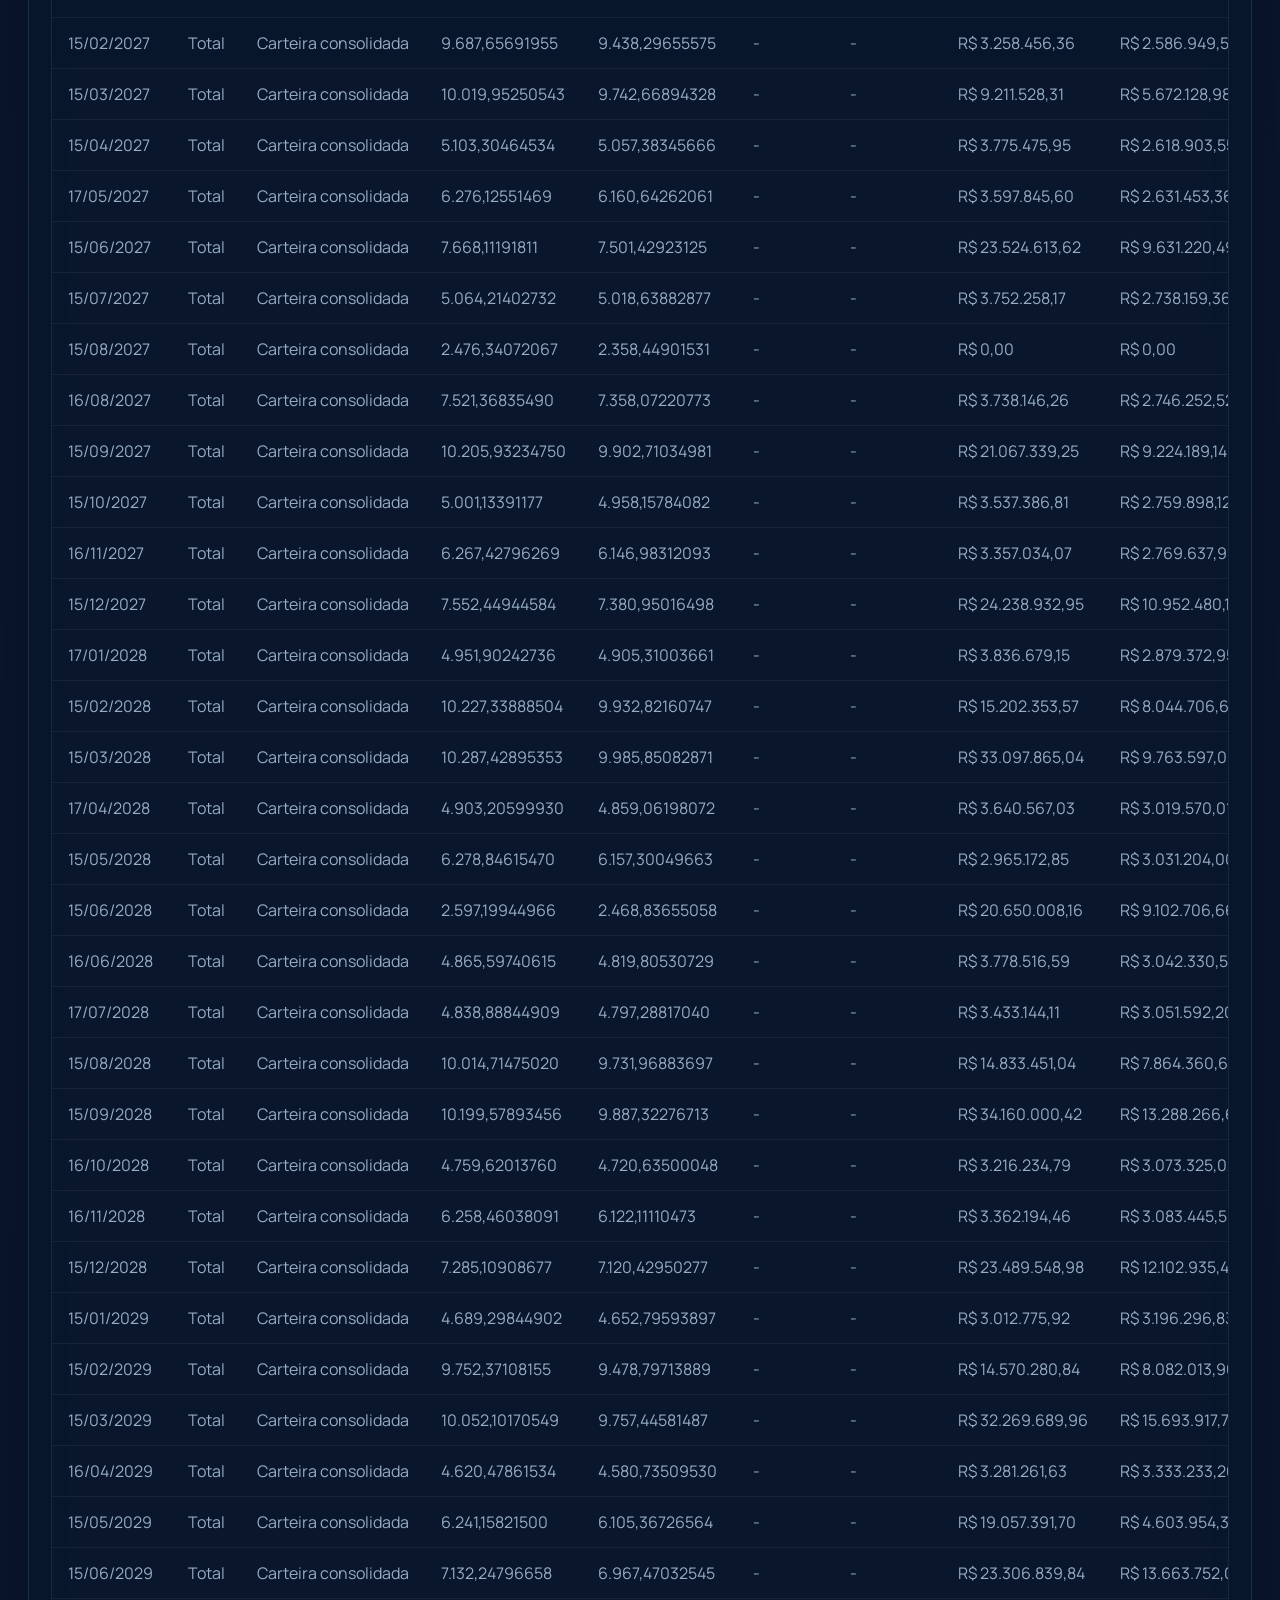
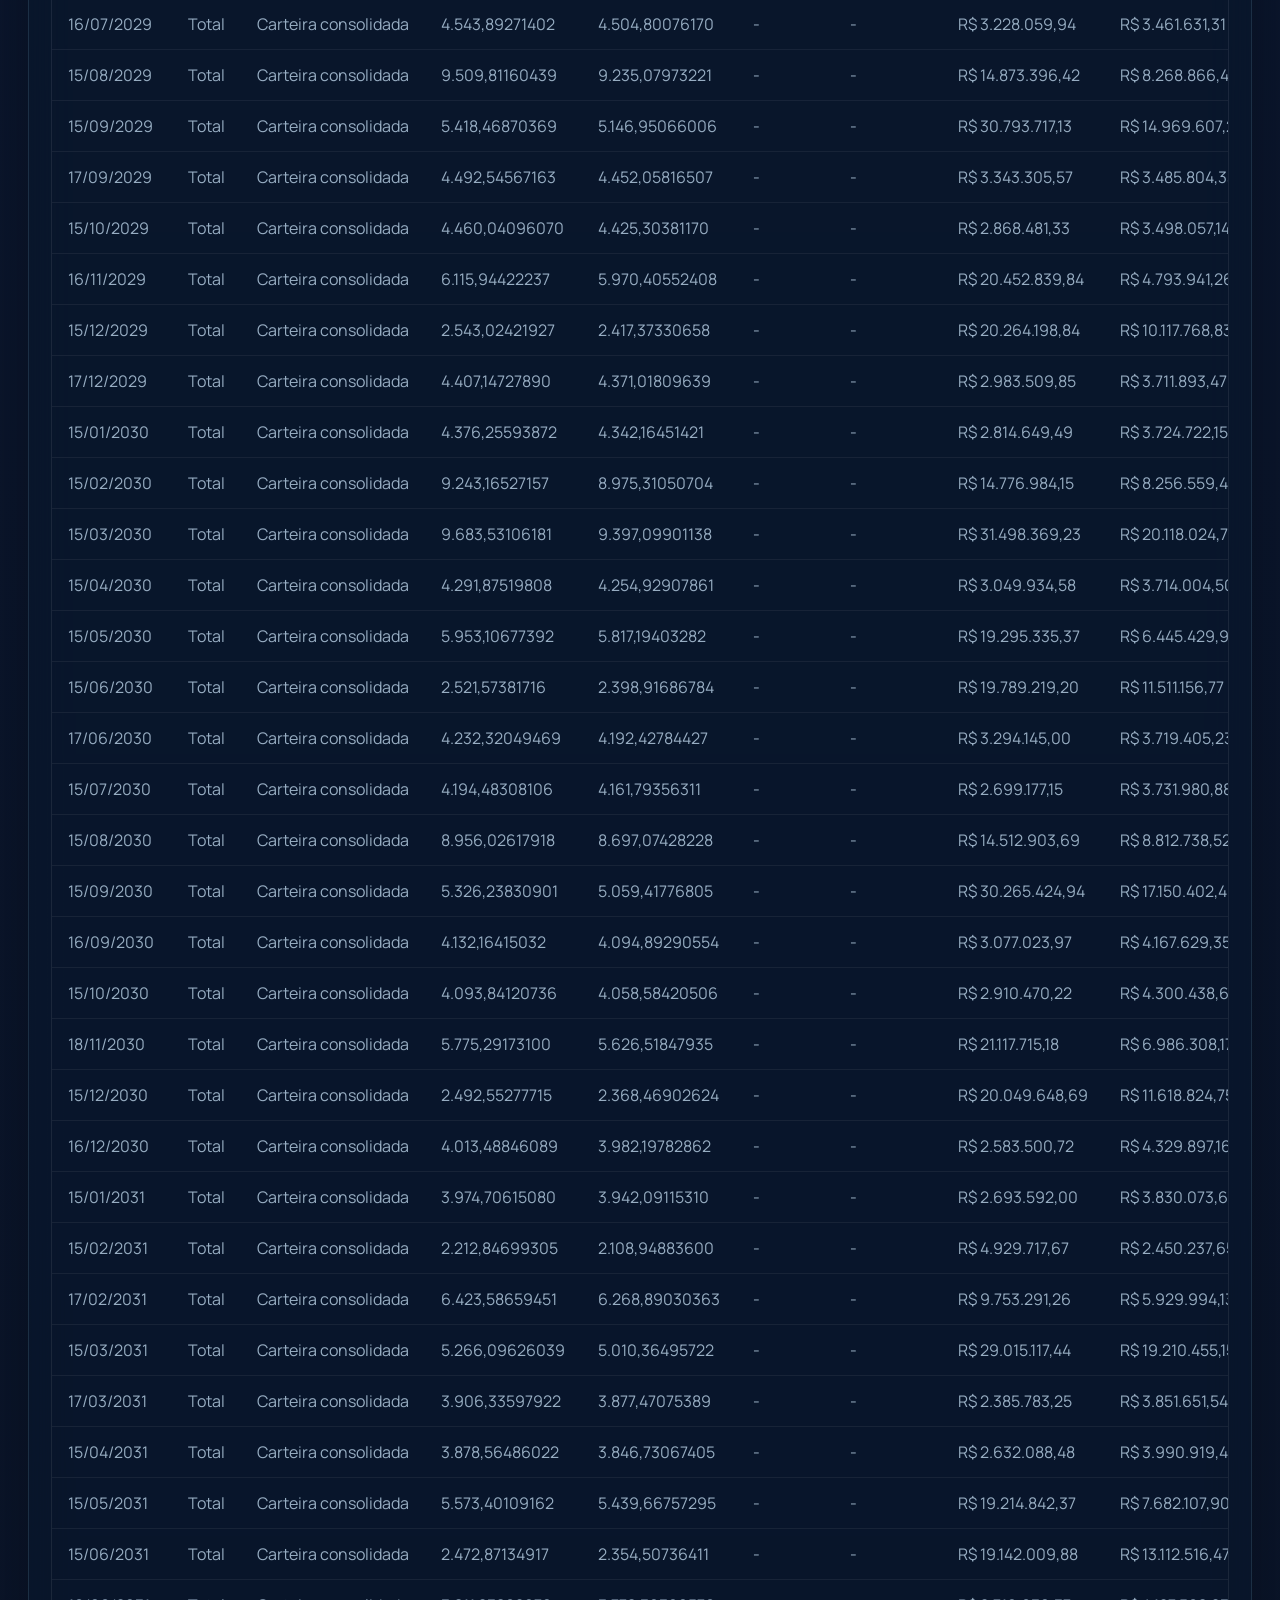
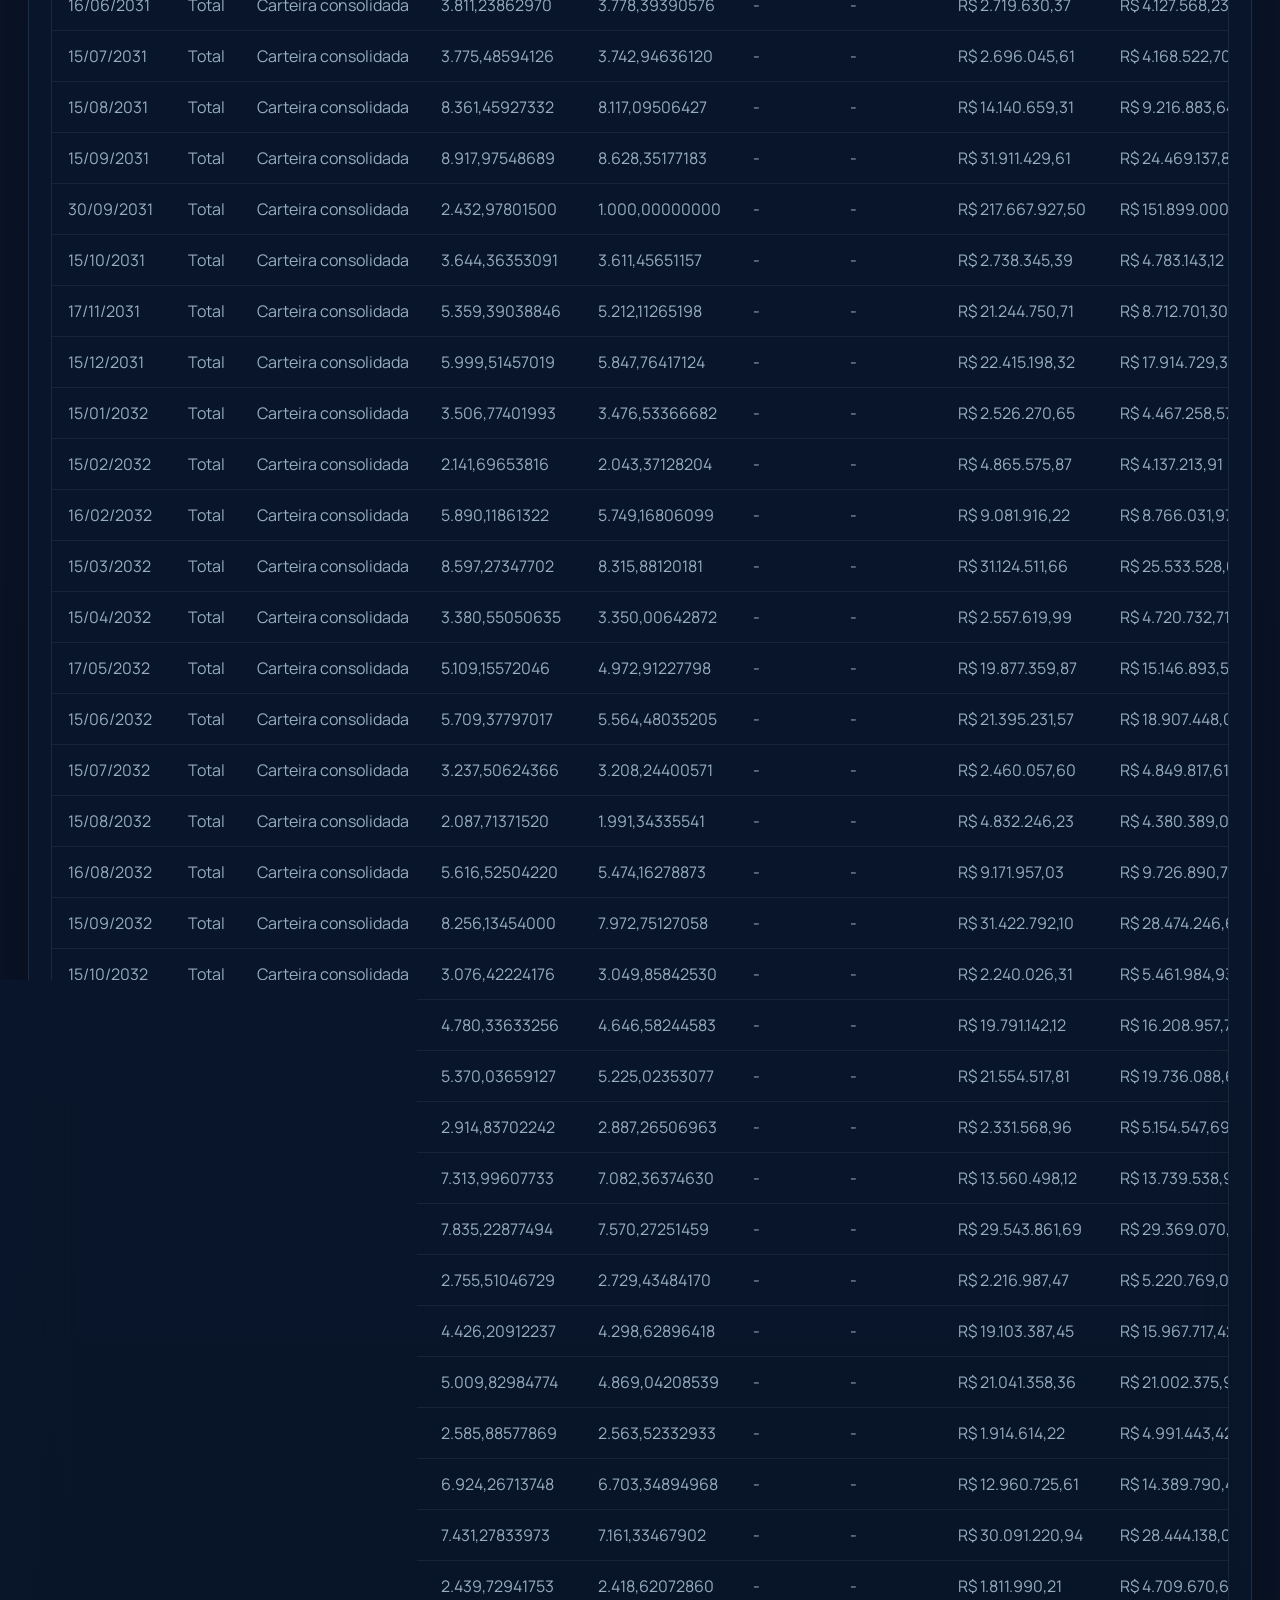
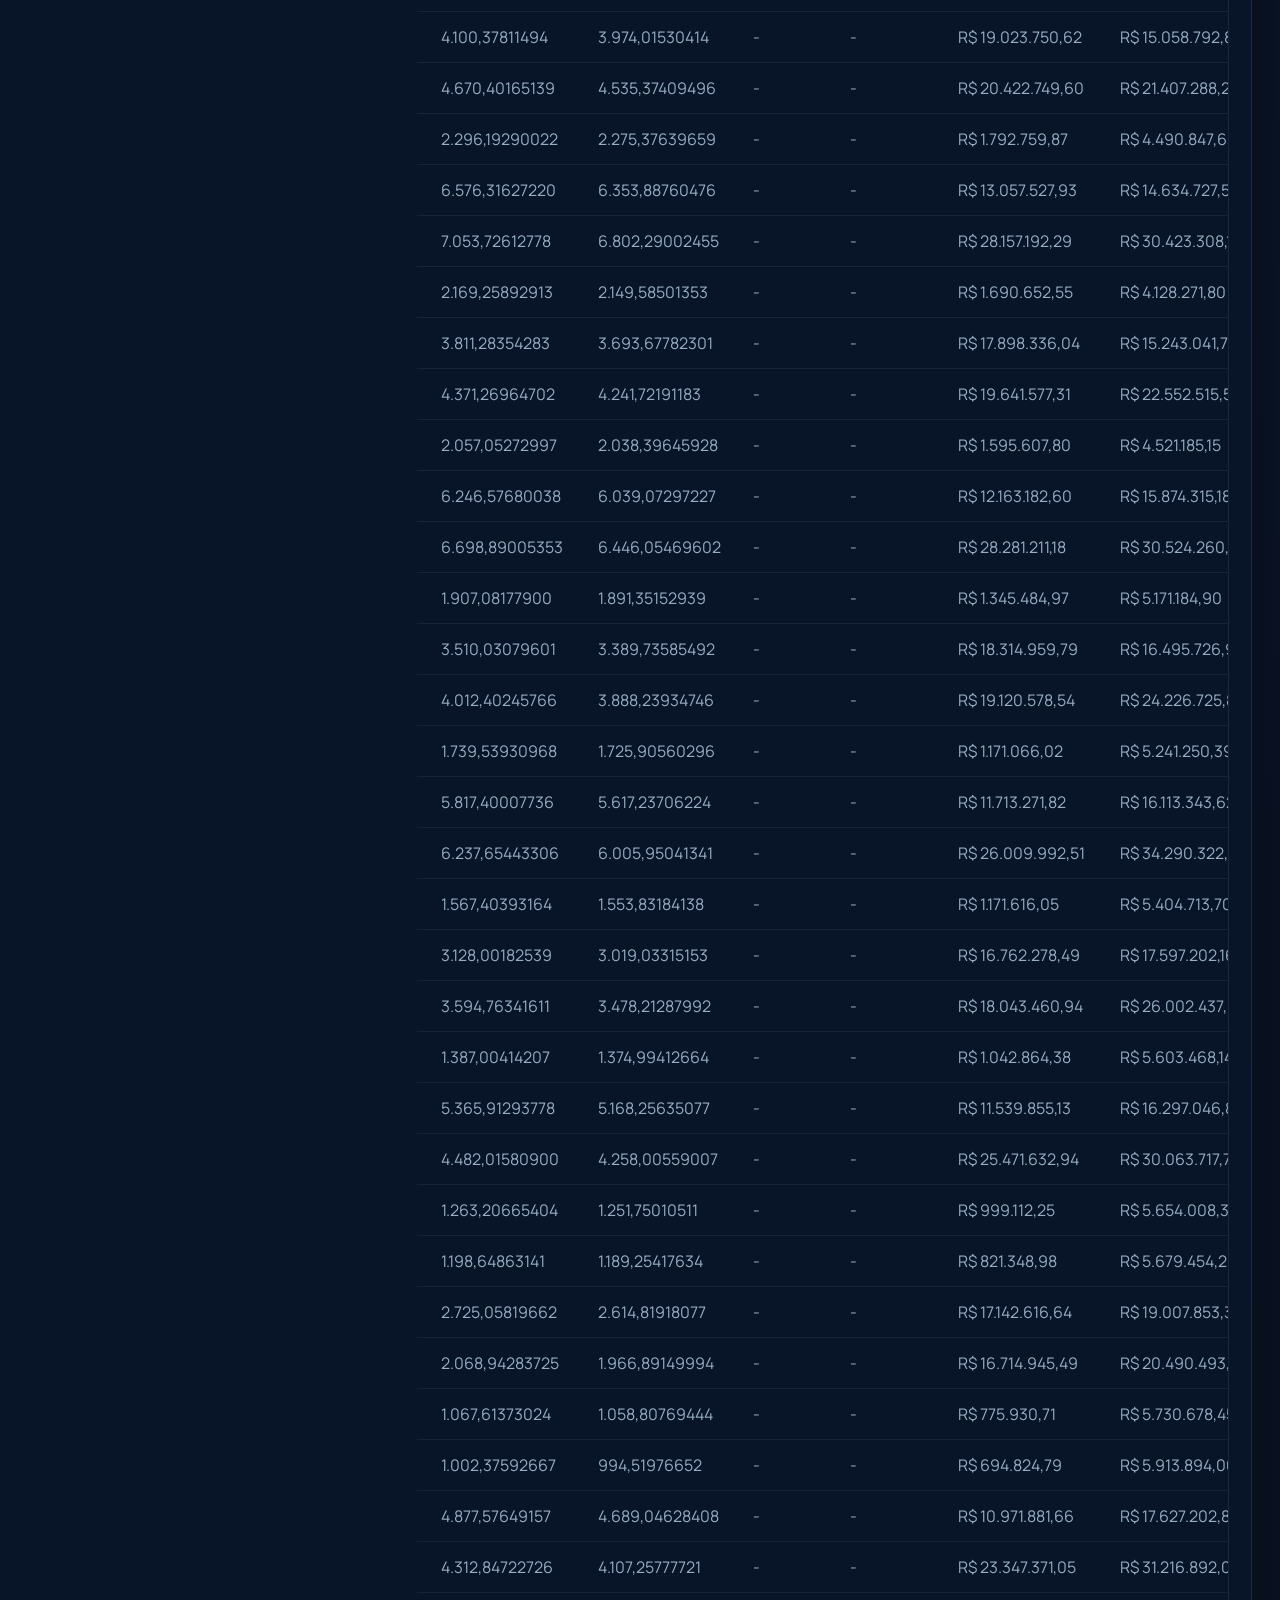
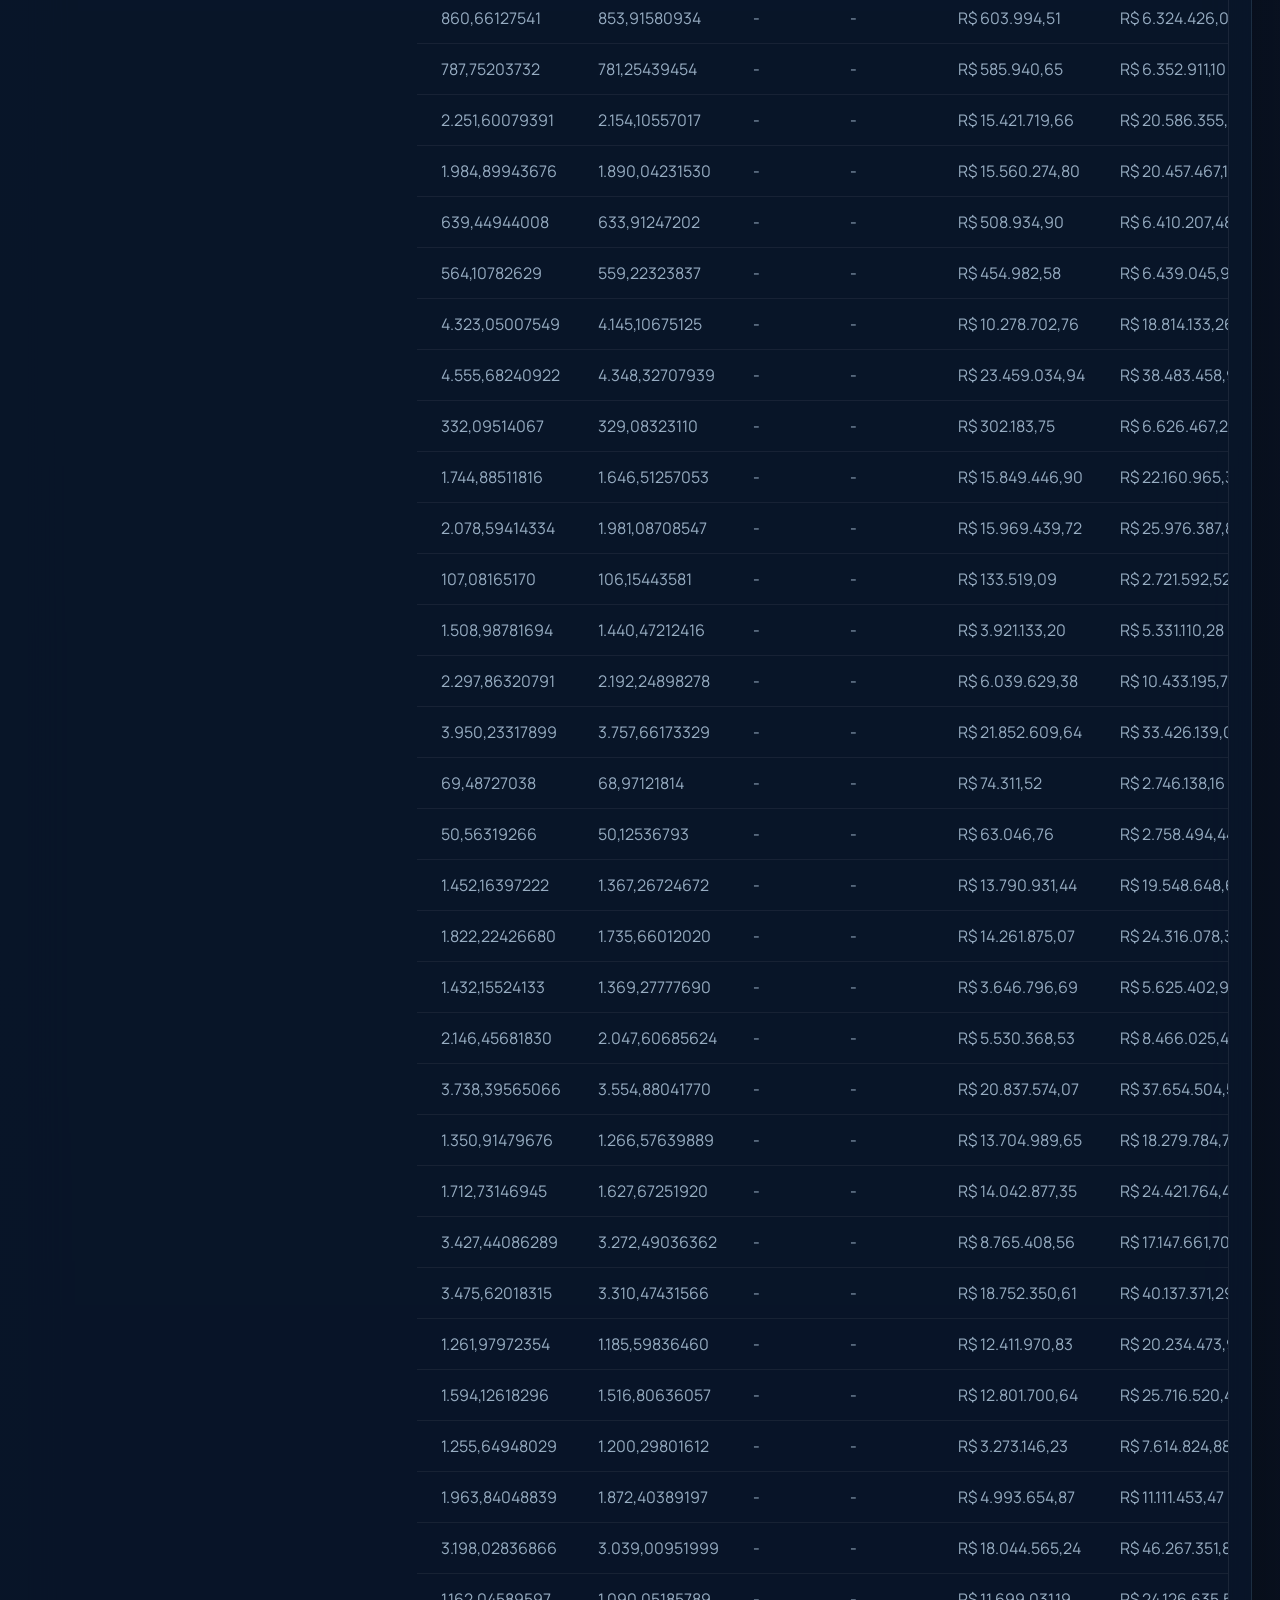
==== commit 1a8925c7: "Melhora leitura da carteira e conciliacao" ====
--- a/index.html
+++ b/index.html
@@ -9,12 +9,6 @@
   <link href="https://fonts.googleapis.com/css2?family=Space+Grotesk:wght@400;500;700&family=Manrope:wght@400;500;600;700;800&display=swap" rel="stylesheet">
   <link rel="stylesheet" href="./dashboard.css">
   <link rel="stylesheet" href="./navigation.css">
-  <script>
-    window.va = window.va || function () { 
-      (window.vaq = window.vaq || []).push(arguments); 
-    };
-  </script>
-  <script defer src="/_vercel/insights/script.js"></script>
 </head>
 <body>
   <div class="page-shell">
@@ -24,11 +18,10 @@
 
     <header class="hero">
       <div class="hero-copy">
-        <p class="eyebrow">Controle executivo</p>
-        <h1>Controle de d&iacute;vida - AXS Energia</h1>
+
+        <h1>Carteira de dívida</h1>
         <p class="hero-text">
-          Dashboard visual para acompanhar cada emissão, consolidar a carteira e navegar
-          pelos cálculos dos scripts Python com muito mais contexto financeiro.
+          Saldos, pagamentos e condições das operações.
         </p>
         <div class="hero-actions">
           <button id="refreshButton" class="primary-button" type="button">Atualizar cálculo</button>
@@ -41,7 +34,7 @@
         <div class="instrument-header">
           <span id="operationBadge" class="badge-pill">Carteira</span>
           <h2 id="activeOperationName">Selecionando operação...</h2>
-          <p id="activeOperationDescription" class="highlight-text">Preparando o dashboard.</p>
+          <p id="activeOperationDescription" class="highlight-text">Carregando informações.</p>
         </div>
 
         <div id="identityGrid" class="identity-grid"></div>
@@ -61,9 +54,8 @@
         <div class="panel-header">
           <div>
             <p class="section-kicker">Carteira</p>
-            <h2>Escolha a análise</h2>
-          </div>
-          <p class="section-note">Use a visão geral para consolidado e cada aba individual para aprofundar a dívida.</p>
+            <h2>Selecione uma operação</h2>
+          </div>
         </div>
         <div id="operationTabs" class="operation-tabs"></div>
         <div id="variantSection" class="variant-section hidden">
@@ -81,9 +73,8 @@
         <div class="panel-header">
           <div>
             <p class="section-kicker">Fluxo</p>
-            <h2>PMT por evento</h2>
-          </div>
-          <p class="section-note">Leitura do comportamento dos pagamentos no tempo.</p>
+            <h2>Pagamentos por data</h2>
+          </div>
         </div>
         <div class="chart-wrap">
           <svg id="paymentsChart" class="chart-svg" viewBox="0 0 760 320" preserveAspectRatio="none"></svg>
@@ -97,7 +88,7 @@
             <p class="section-kicker">Saldo</p>
             <h2>Curva do saldo devedor</h2>
           </div>
-          <p class="section-note">Saldo atual corrigido pela data corrente da carteira.</p>
+
         </div>
         <div class="chart-wrap">
           <svg id="balanceChart" class="chart-svg" viewBox="0 0 760 320" preserveAspectRatio="none"></svg>
@@ -109,9 +100,9 @@
         <div class="panel-header">
           <div>
             <p class="section-kicker">Composição</p>
-            <h2>Juros x amortização</h2>
-          </div>
-          <p class="section-note">Comparação direta entre as duas pernas do fluxo.</p>
+            <h2>Juros e amortização</h2>
+          </div>
+
         </div>
         <div class="chart-wrap">
           <svg id="compositionChart" class="chart-svg" viewBox="0 0 760 320" preserveAspectRatio="none"></svg>
@@ -125,7 +116,7 @@
             <p class="section-kicker">Comparativo</p>
             <h2>Saldos por emissão</h2>
           </div>
-          <p class="section-note">Radar da carteira inteira, mesmo quando uma dívida específica estiver selecionada.</p>
+          <p class="section-note">Todas as operações da carteira, independentemente da seleção.</p>
         </div>
         <div class="chart-wrap">
           <svg id="comparisonChart" class="chart-svg" viewBox="0 0 760 320" preserveAspectRatio="none"></svg>
@@ -133,13 +124,14 @@
         </div>
       </section>
 
-      <section class="panel panel-wide tilt-card">
-        <div class="panel-header">
-          <div>
-            <p class="section-kicker">Radar</p>
-            <h2>Carteira em destaque</h2>
-          </div>
-          <p class="section-note">Cards com saldos e próximos PMTs para leitura rápida.</p>
+      <section id="portfolioSummary" class="panel panel-wide tilt-card">
+        <div class="panel-header">
+          <div>
+            <p class="section-kicker">Carteira</p>
+            <h2>Resumo por operação</h2>
+          </div>
+          <p class="section-note">Saldos e próximos pagamentos das operações da carteira.</p>
+
         </div>
         <div id="comparisonCards" class="comparison-cards"></div>
       </section>
@@ -150,7 +142,8 @@
             <p class="section-kicker">Agenda</p>
             <h2>Próximos eventos</h2>
           </div>
-          <p class="section-note">Linha do tempo operacional da seleção atual.</p>
+          <div><p id="timelineScope" class="section-note"></p><a class="calendar-link" href="./calendario.html">Abrir calendário completo →</a></div>
+
         </div>
         <div id="timeline" class="timeline"></div>
       </section>
--- a/dashboard.css
+++ b/dashboard.css
@@ -218,7 +218,7 @@
 .instrument-panel {
   border-radius: 24px;
   padding: 22px;
-  align-self: stretch;
+  align-self: start;
   justify-self: end;
   width: 100%;
   max-width: 760px;
@@ -320,6 +320,31 @@
   line-height: 1.45;
 }
 
+.data-pair .field-missing {
+  color: var(--muted, #a5b7c6);
+  font-weight: 500;
+}
+
+.operation-details {
+  margin-top: 14px;
+}
+
+.operation-details summary {
+  cursor: pointer;
+  color: var(--text);
+  font-weight: 700;
+  padding: 10px 2px;
+}
+
+.operation-details summary span {
+  color: var(--muted, #a5b7c6);
+  font-weight: 400;
+}
+
+.operation-details .info-grid {
+  margin-top: 8px;
+}
+
 .content-grid {
   display: grid;
   grid-template-columns: repeat(12, minmax(0, 1fr));
@@ -685,6 +710,15 @@
   grid-template-columns: repeat(auto-fit, minmax(220px, 1fr));
   gap: 16px;
 }
+
+#portfolioSummary[hidden] { display: none; }
+.comparison-card .comparison-indexer { color: var(--muted); font-size: .84rem; min-height: 2.7em; }
+.comparison-values { margin: 12px 0 0; display: grid; gap: 10px; }
+.comparison-values div { border-top: 1px solid rgba(255,255,255,.08); padding-top: 9px; }
+.comparison-values dt { color: var(--muted); font-size: .76rem; }
+.comparison-values dd { margin: 3px 0 0; font-weight: 700; overflow-wrap: anywhere; }
+.calendar-link { display: inline-block; margin-top: 8px; color: var(--accent); font-weight: 700; text-decoration: none; }
+.calendar-link:hover { text-decoration: underline; }
 
 .comparison-card,
 .timeline-item {
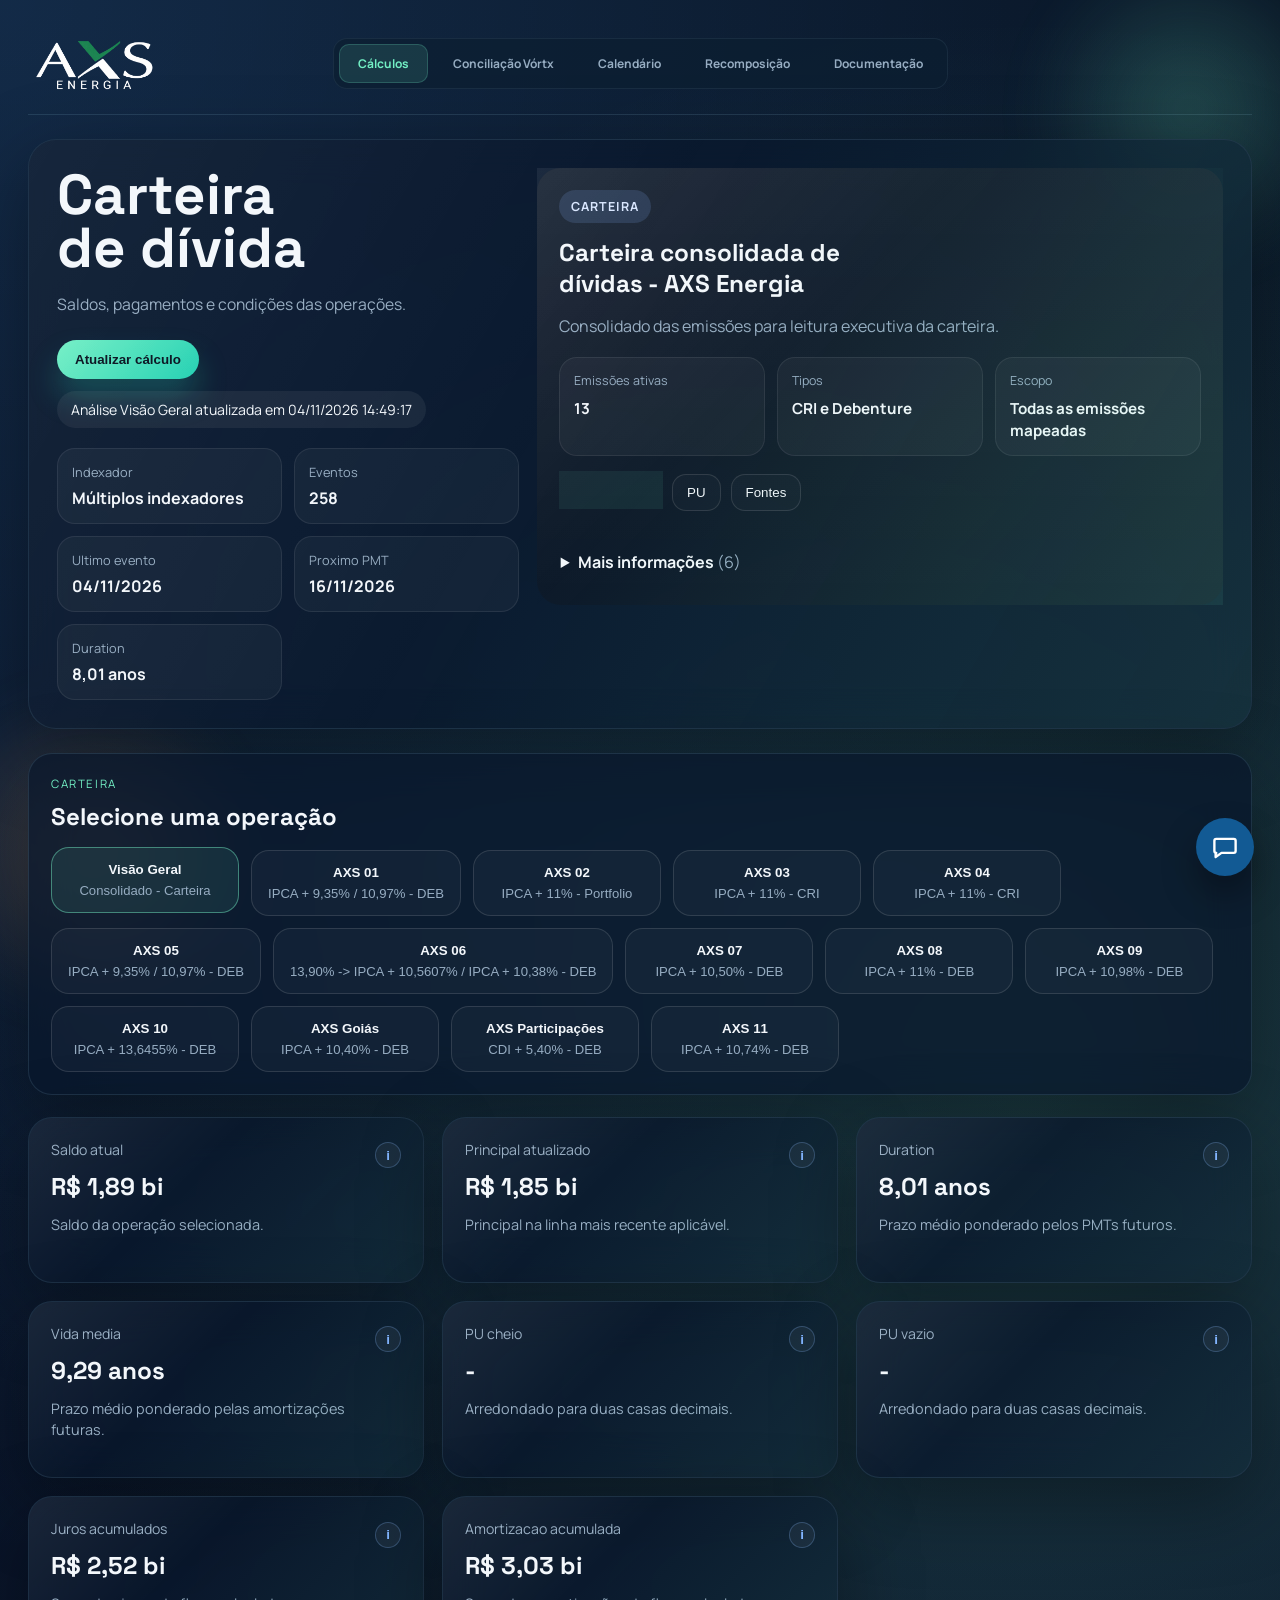
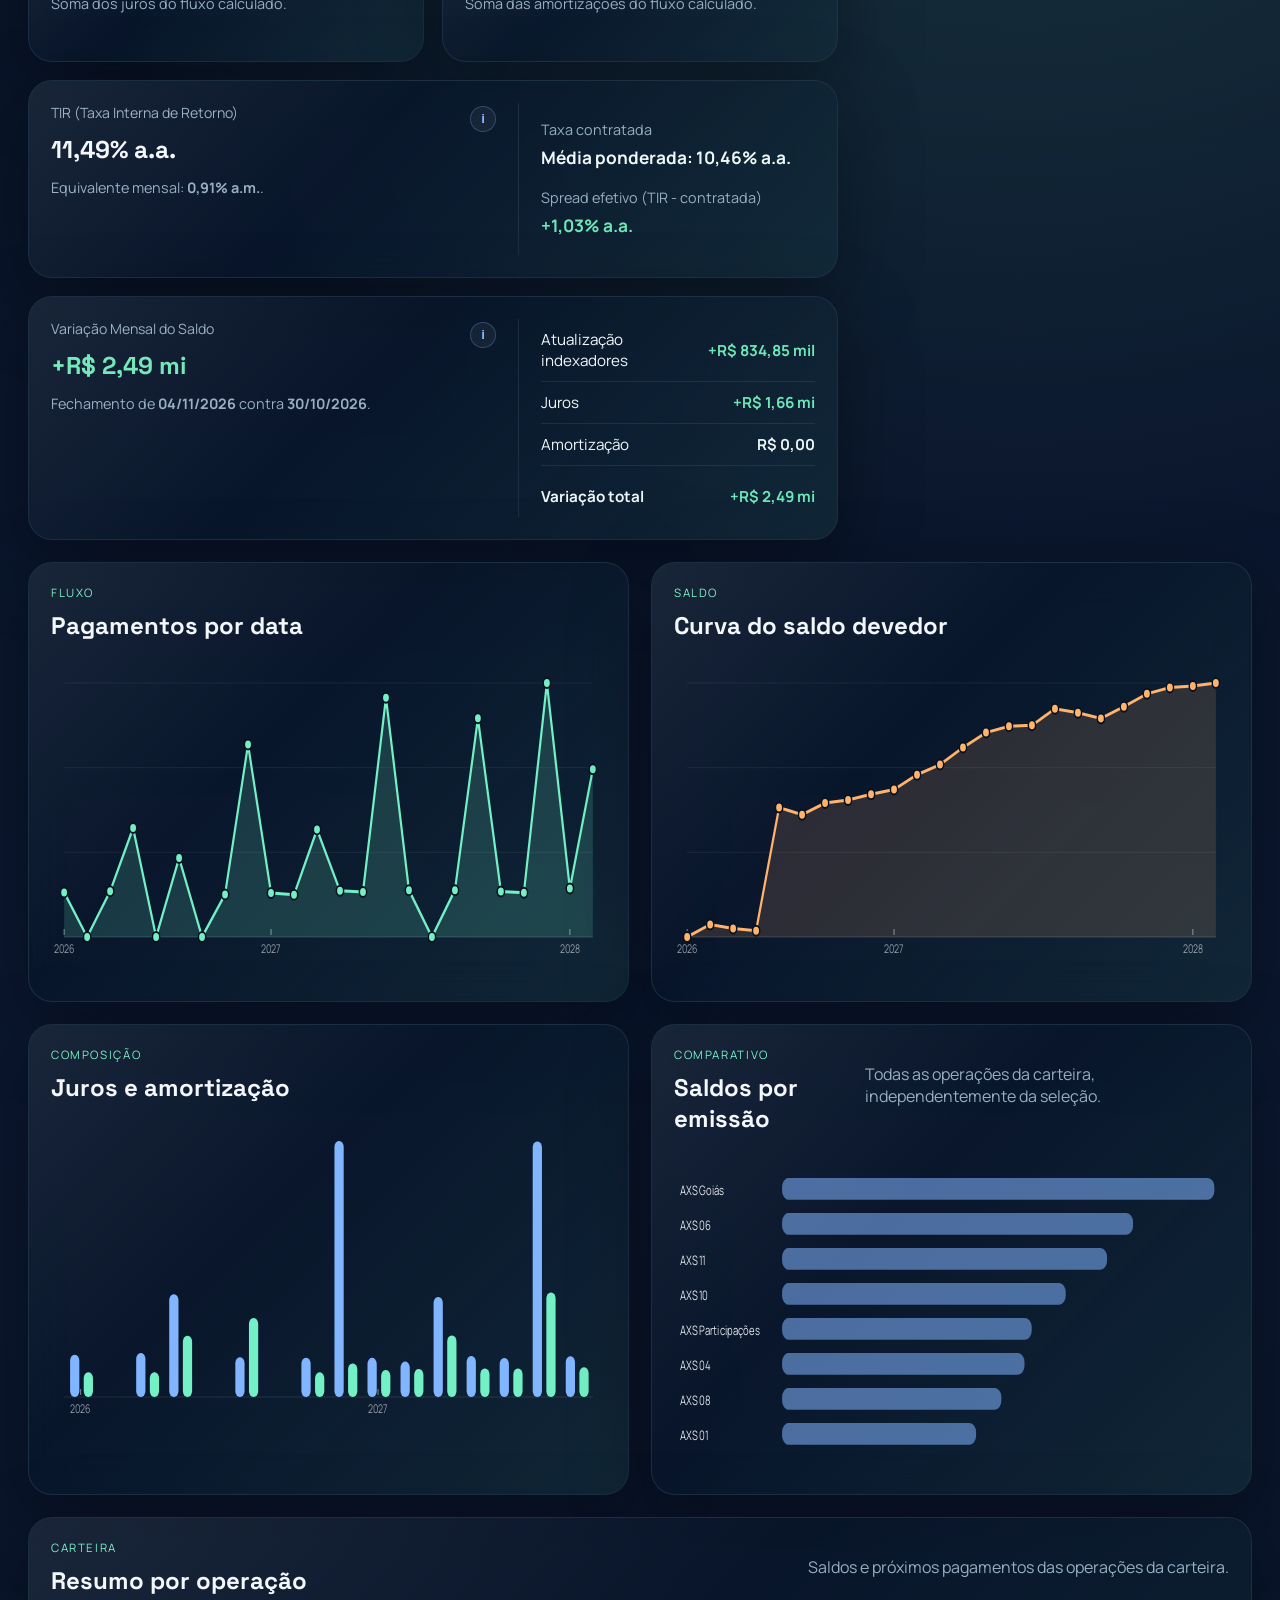
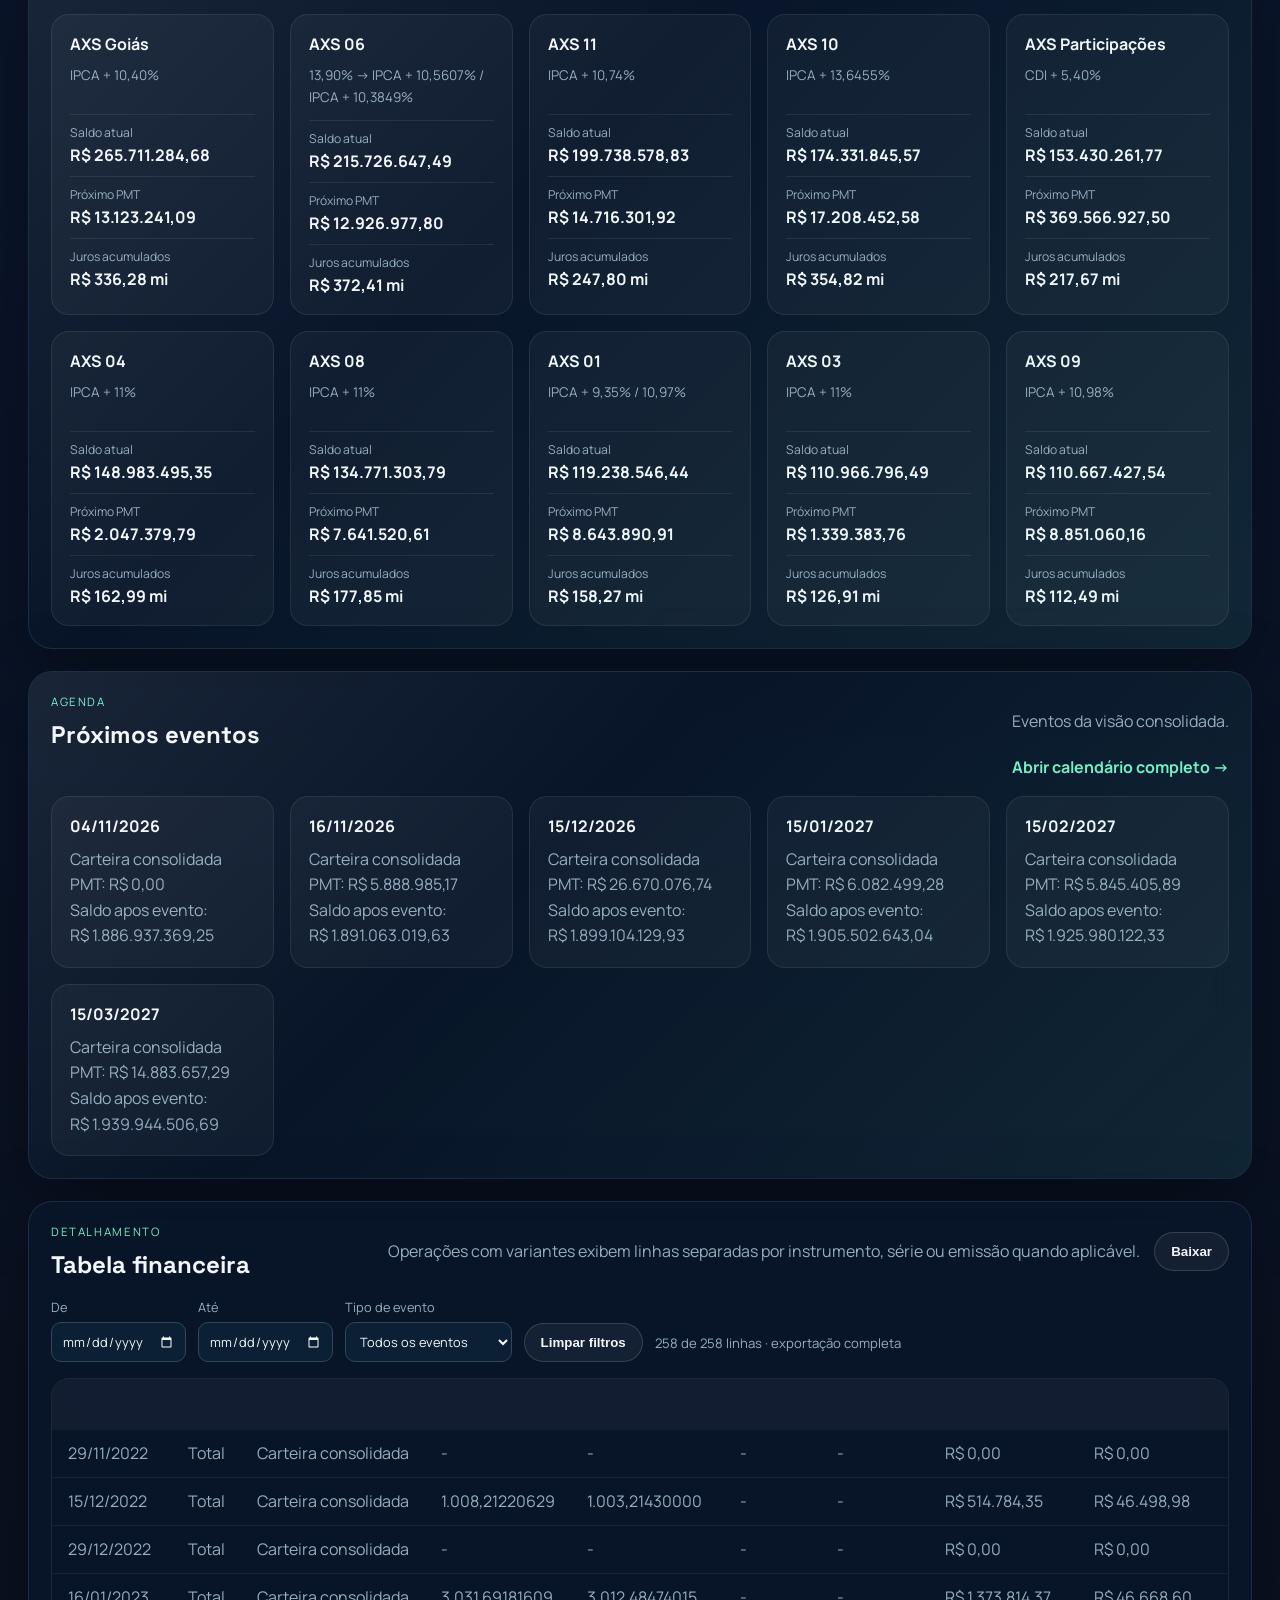
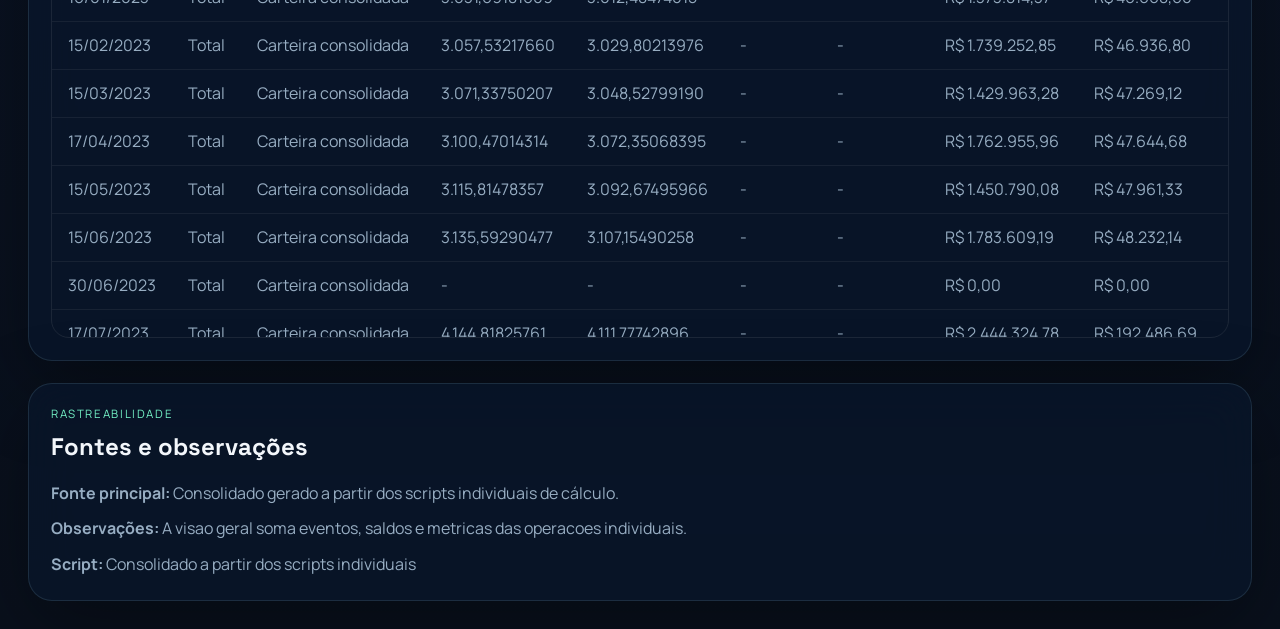
==== commit 0f614cfd: "Melhora navegacao e desempenho da tabela" ====
--- a/index.html
+++ b/index.html
@@ -166,7 +166,14 @@
             </div>
           </div>
         </div>
-        <div class="table-shell">
+        <div class="table-filters" aria-label="Filtros da tabela">
+          <label>De <input type="date" id="tableDateFrom"></label>
+          <label>Até <input type="date" id="tableDateTo"></label>
+          <label>Tipo de evento <select id="tableEvent"><option value="">Todos os eventos</option></select></label>
+          <button type="button" class="secondary-button" id="tableClear">Limpar filtros</button>
+          <span id="tableCount" role="status" aria-live="polite"></span>
+        </div>
+        <div class="table-shell" id="tableScroll" tabindex="0" aria-label="Tabela de dados financeiros; role para ver mais linhas">
           <table class="data-table">
             <thead>
               <tr>
--- a/dashboard.css
+++ b/dashboard.css
@@ -745,19 +745,35 @@
 
 .table-shell {
   overflow: auto;
+  max-height: 560px;
+  scrollbar-width: thin;
+  scrollbar-color: #47716f #0c1c2d;
   border-radius: 18px;
   border: 1px solid rgba(255, 255, 255, 0.08);
 }
+.table-shell::-webkit-scrollbar { width: 10px; height: 10px; }
+.table-shell::-webkit-scrollbar-track, .table-shell::-webkit-scrollbar-corner { background: #0c1c2d; }
+.table-shell::-webkit-scrollbar-thumb { background: #47716f; border: 2px solid #0c1c2d; border-radius: 999px; }
+.table-shell::-webkit-scrollbar-thumb:hover { background: #69a69a; }
 
 .data-table {
   width: 100%;
-  border-collapse: collapse;
+  border-collapse: separate;
+  border-spacing: 0;
   min-width: 1360px;
 }
 
 .data-table thead {
   background: rgba(255, 255, 255, 0.04);
 }
+.data-table th { position: sticky; top: 0; z-index: 2; background: #152a3d; }
+.data-table tbody tr:not(.table-spacer) { height: 48px; }
+.data-table tbody td { padding-top: 0; padding-bottom: 0; height: 48px; }
+.data-table .table-spacer td { padding: 0; border: 0; height: auto; }
+.table-filters { display: flex; align-items: end; flex-wrap: wrap; gap: 12px; margin: 0 0 16px; }
+.table-filters label { display: grid; gap: 6px; color: var(--muted); font-size: .8rem; }
+.table-filters input, .table-filters select { min-height: 40px; border: 1px solid #31465a; border-radius: 10px; padding: 8px 10px; background: #0c2035; color: var(--text); color-scheme: dark; font: inherit; }
+.table-filters #tableCount { color: var(--muted); font-size: .82rem; padding: 10px 0; }
 
 .data-table th,
 .data-table td {
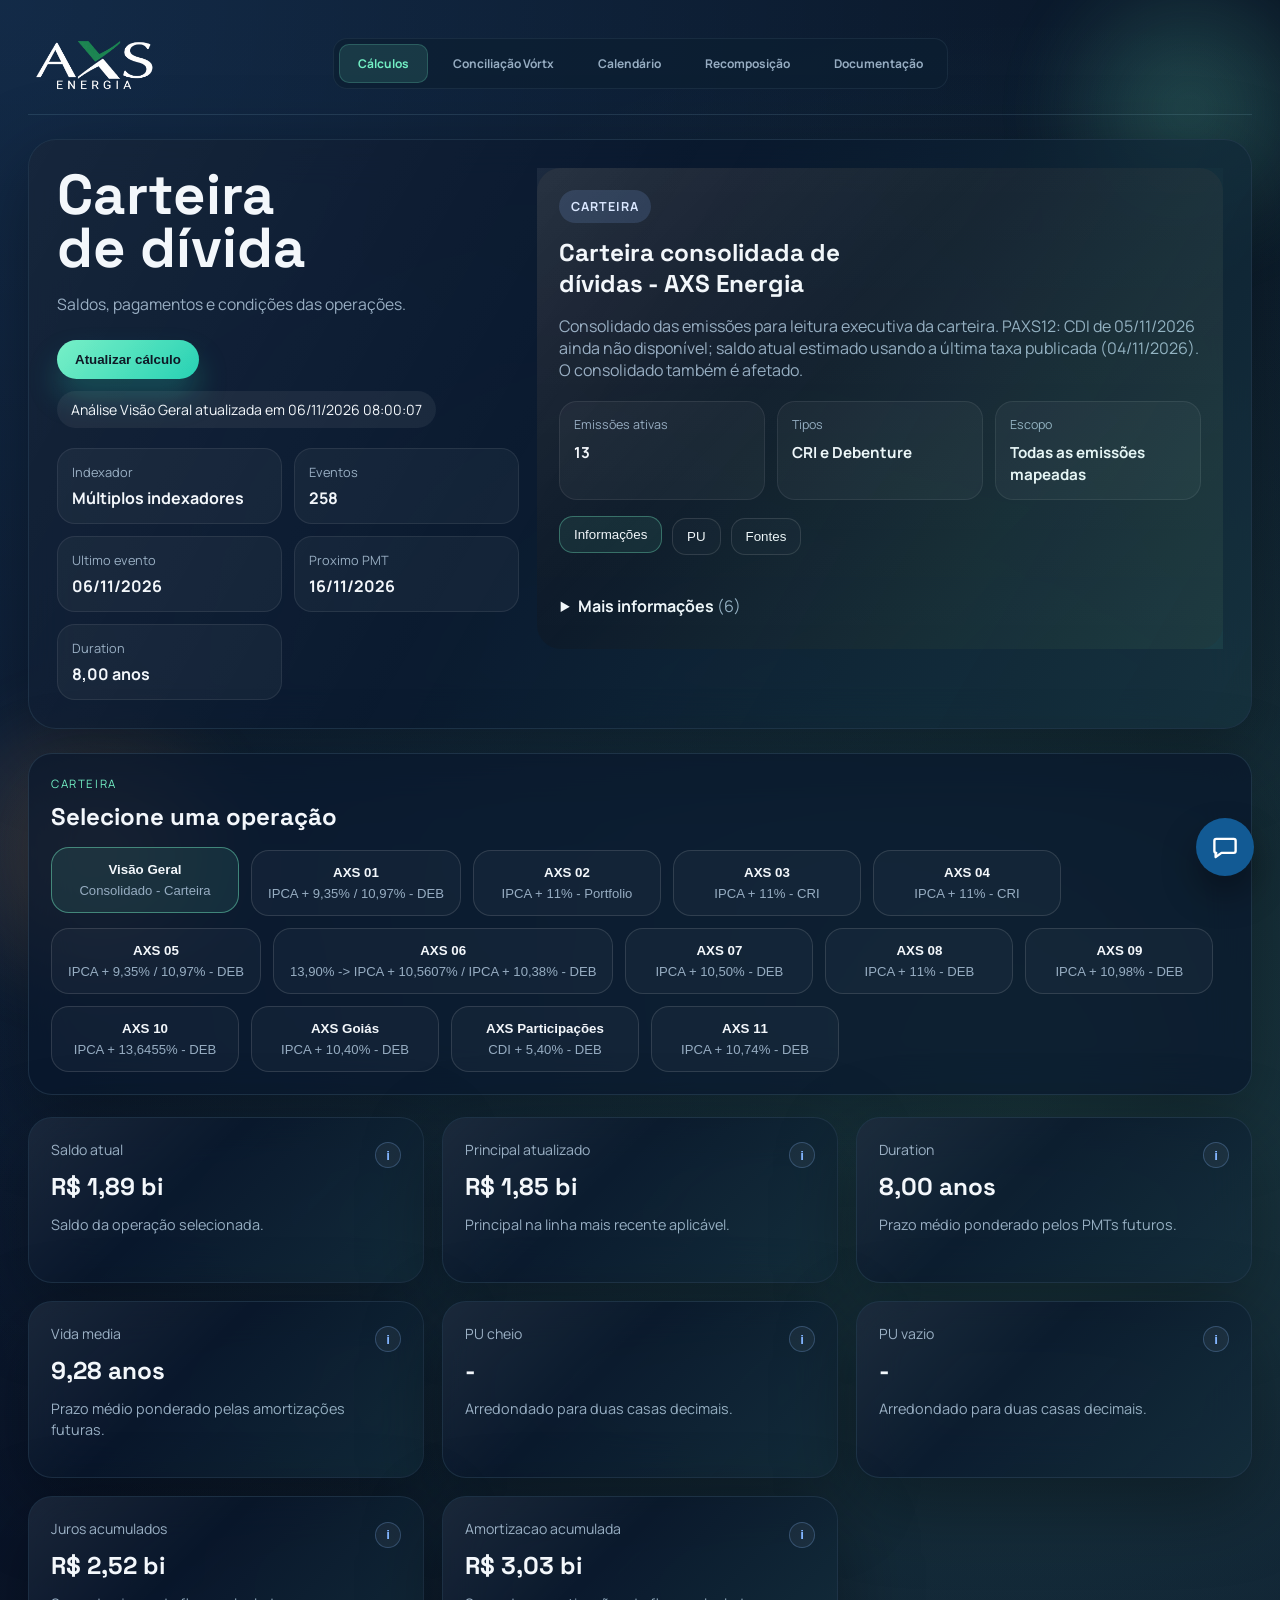
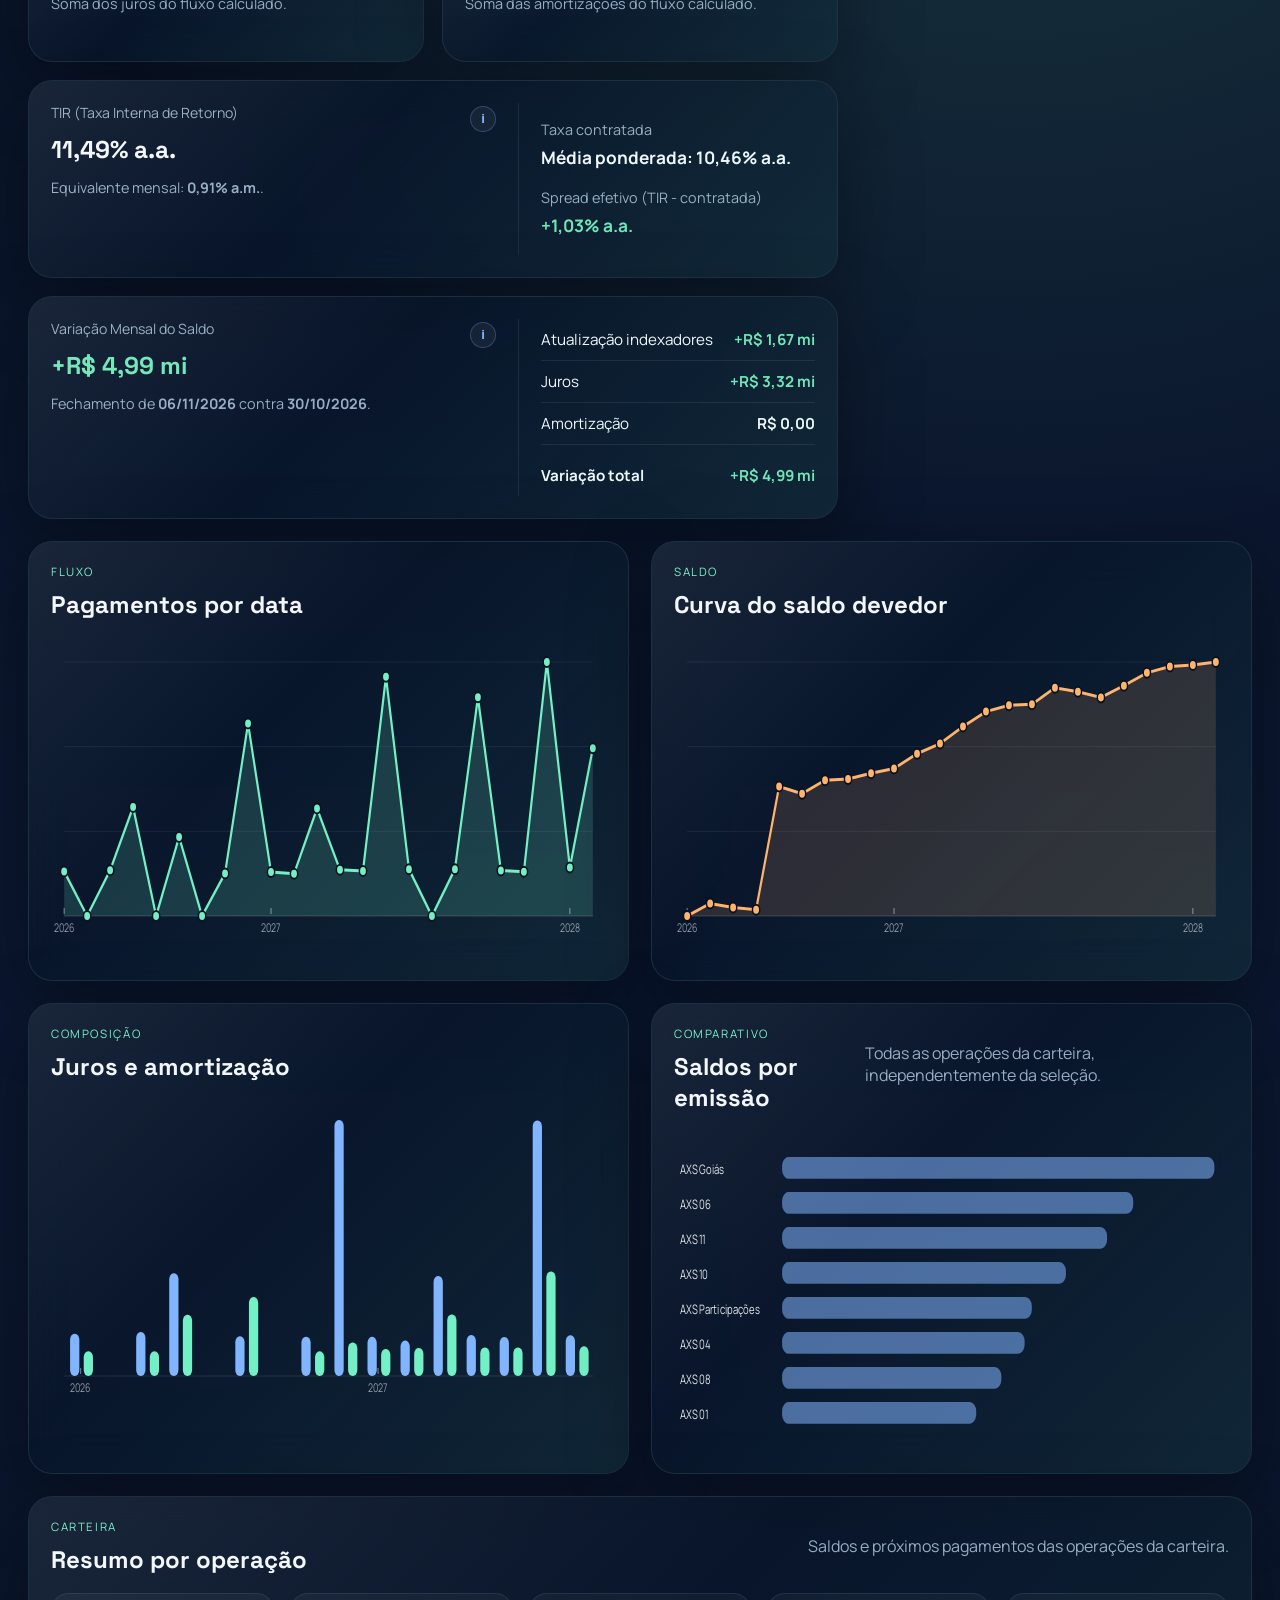
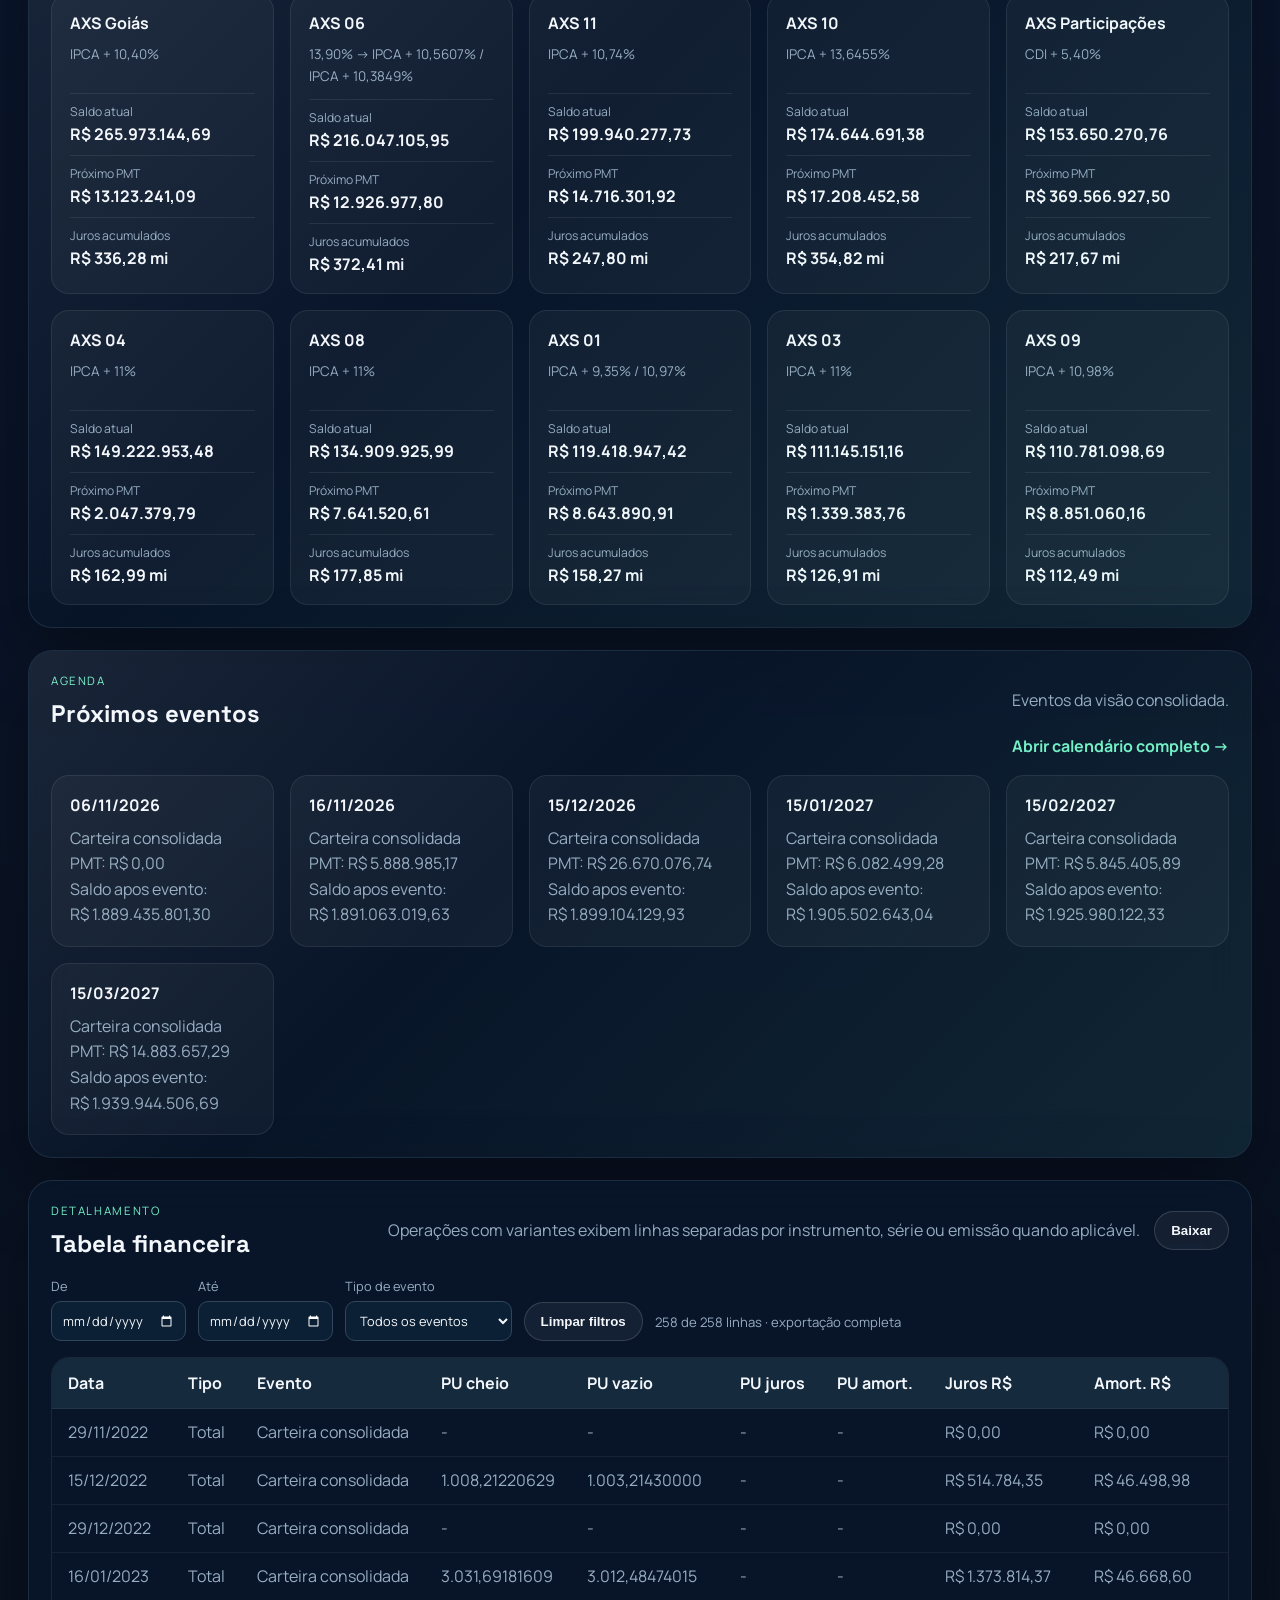
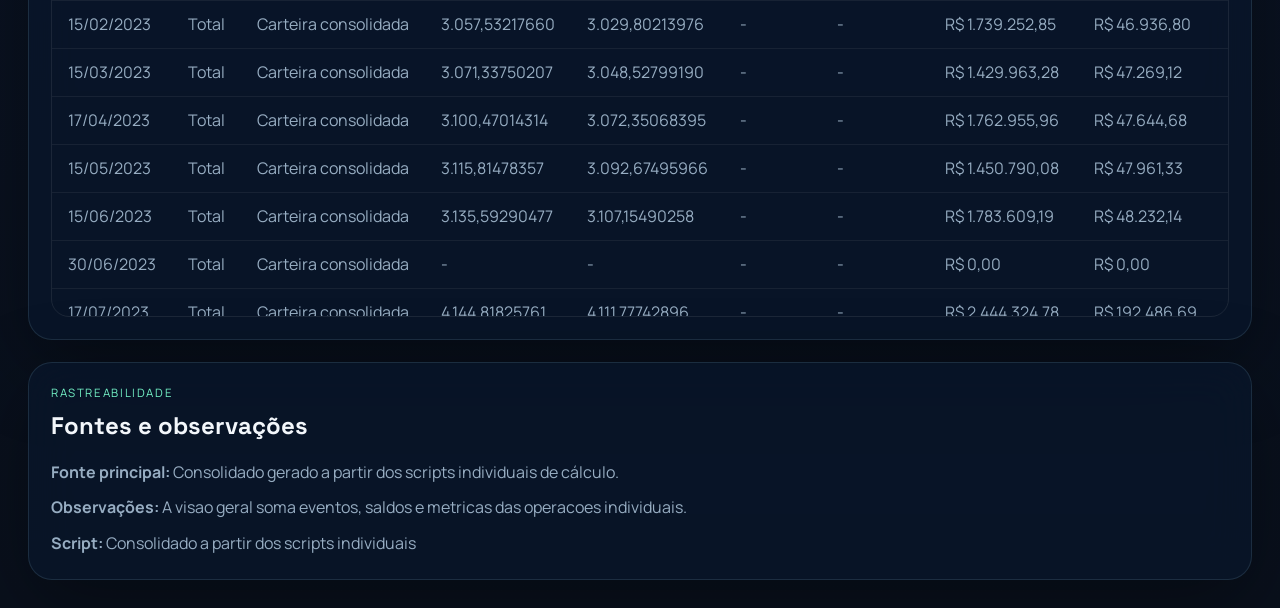
==== commit ead7036c: "Merge 629910df8cbc11ee1c86304a469e1d9cda854cfc into e72edaf30913b48d73eec627063605b460fc6819" ====
--- a/index.html
+++ b/index.html
@@ -9,6 +9,12 @@
   <link href="https://fonts.googleapis.com/css2?family=Space+Grotesk:wght@400;500;700&family=Manrope:wght@400;500;600;700;800&display=swap" rel="stylesheet">
   <link rel="stylesheet" href="./dashboard.css">
   <link rel="stylesheet" href="./navigation.css">
+  <script>
+    window.va = window.va || function () { 
+      (window.vaq = window.vaq || []).push(arguments); 
+    };
+  </script>
+  <script defer src="/_vercel/insights/script.js"></script>
 </head>
 <body>
   <div class="page-shell">
